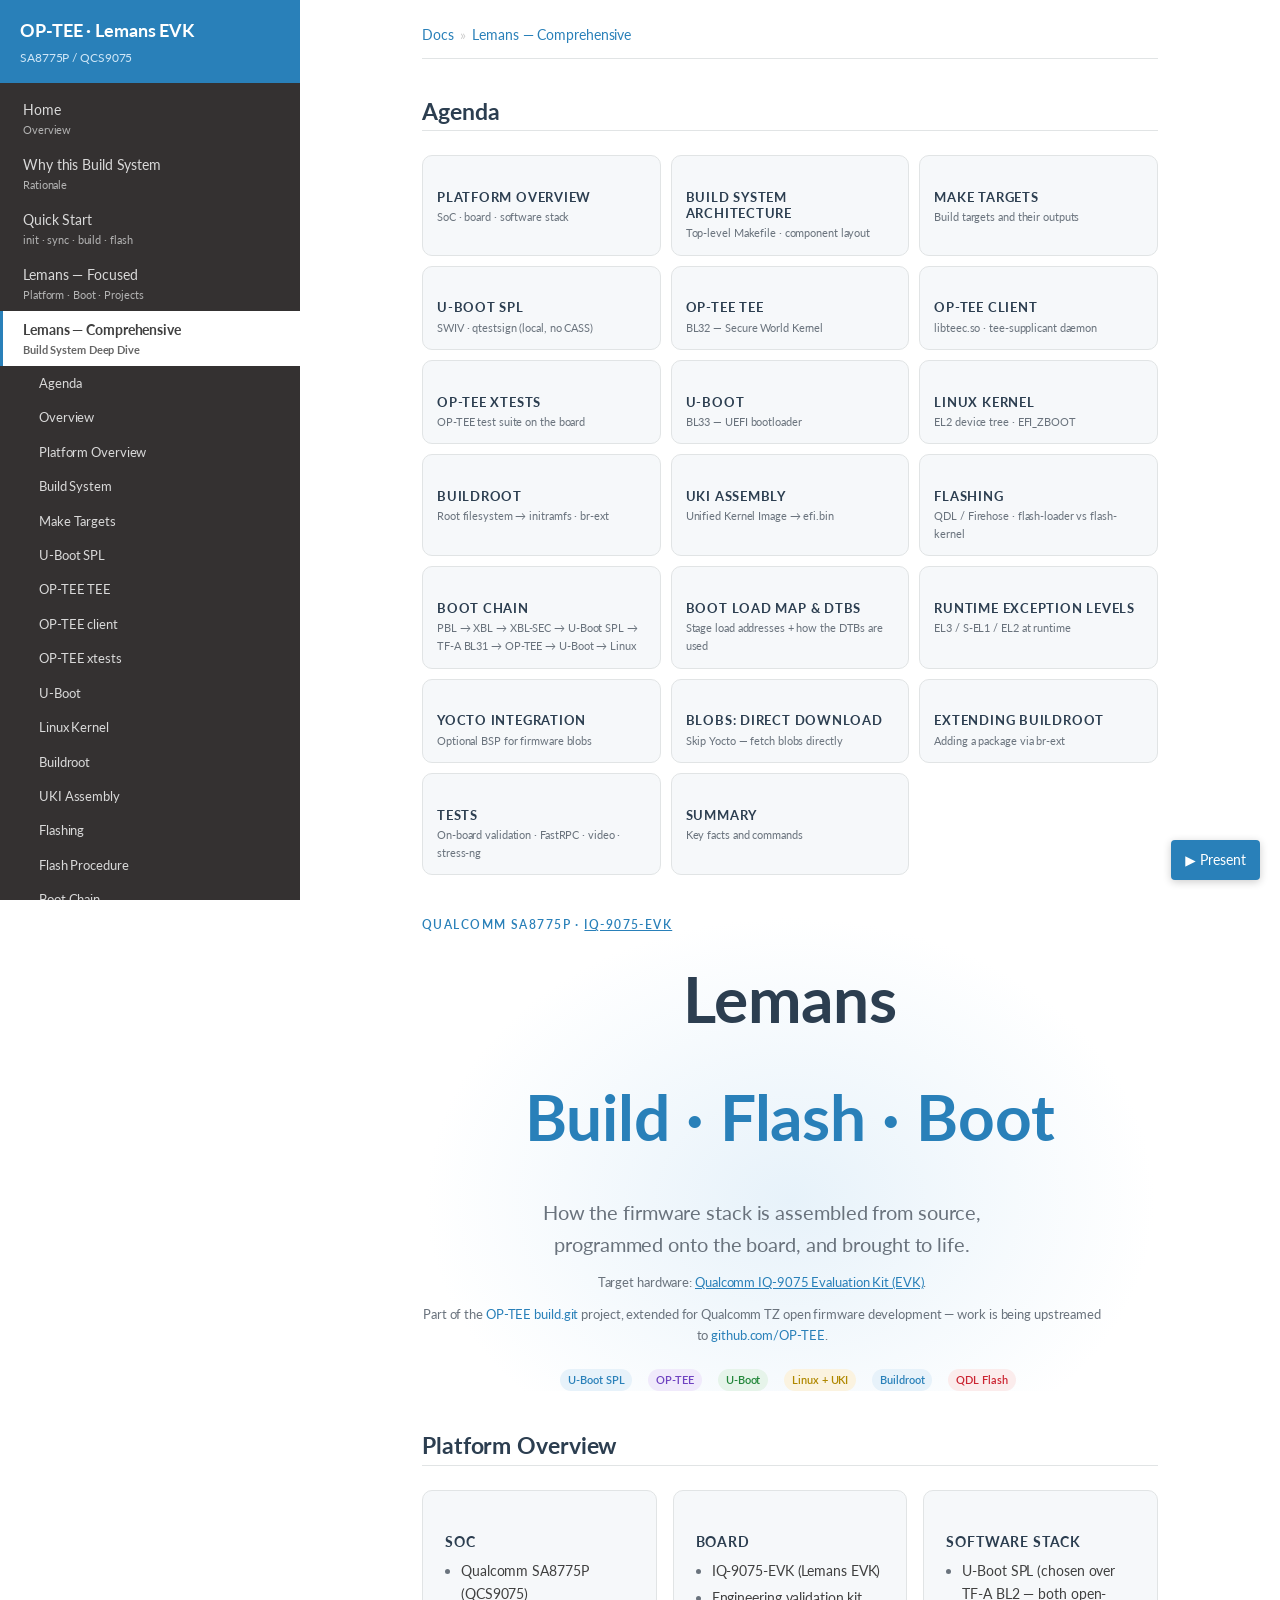
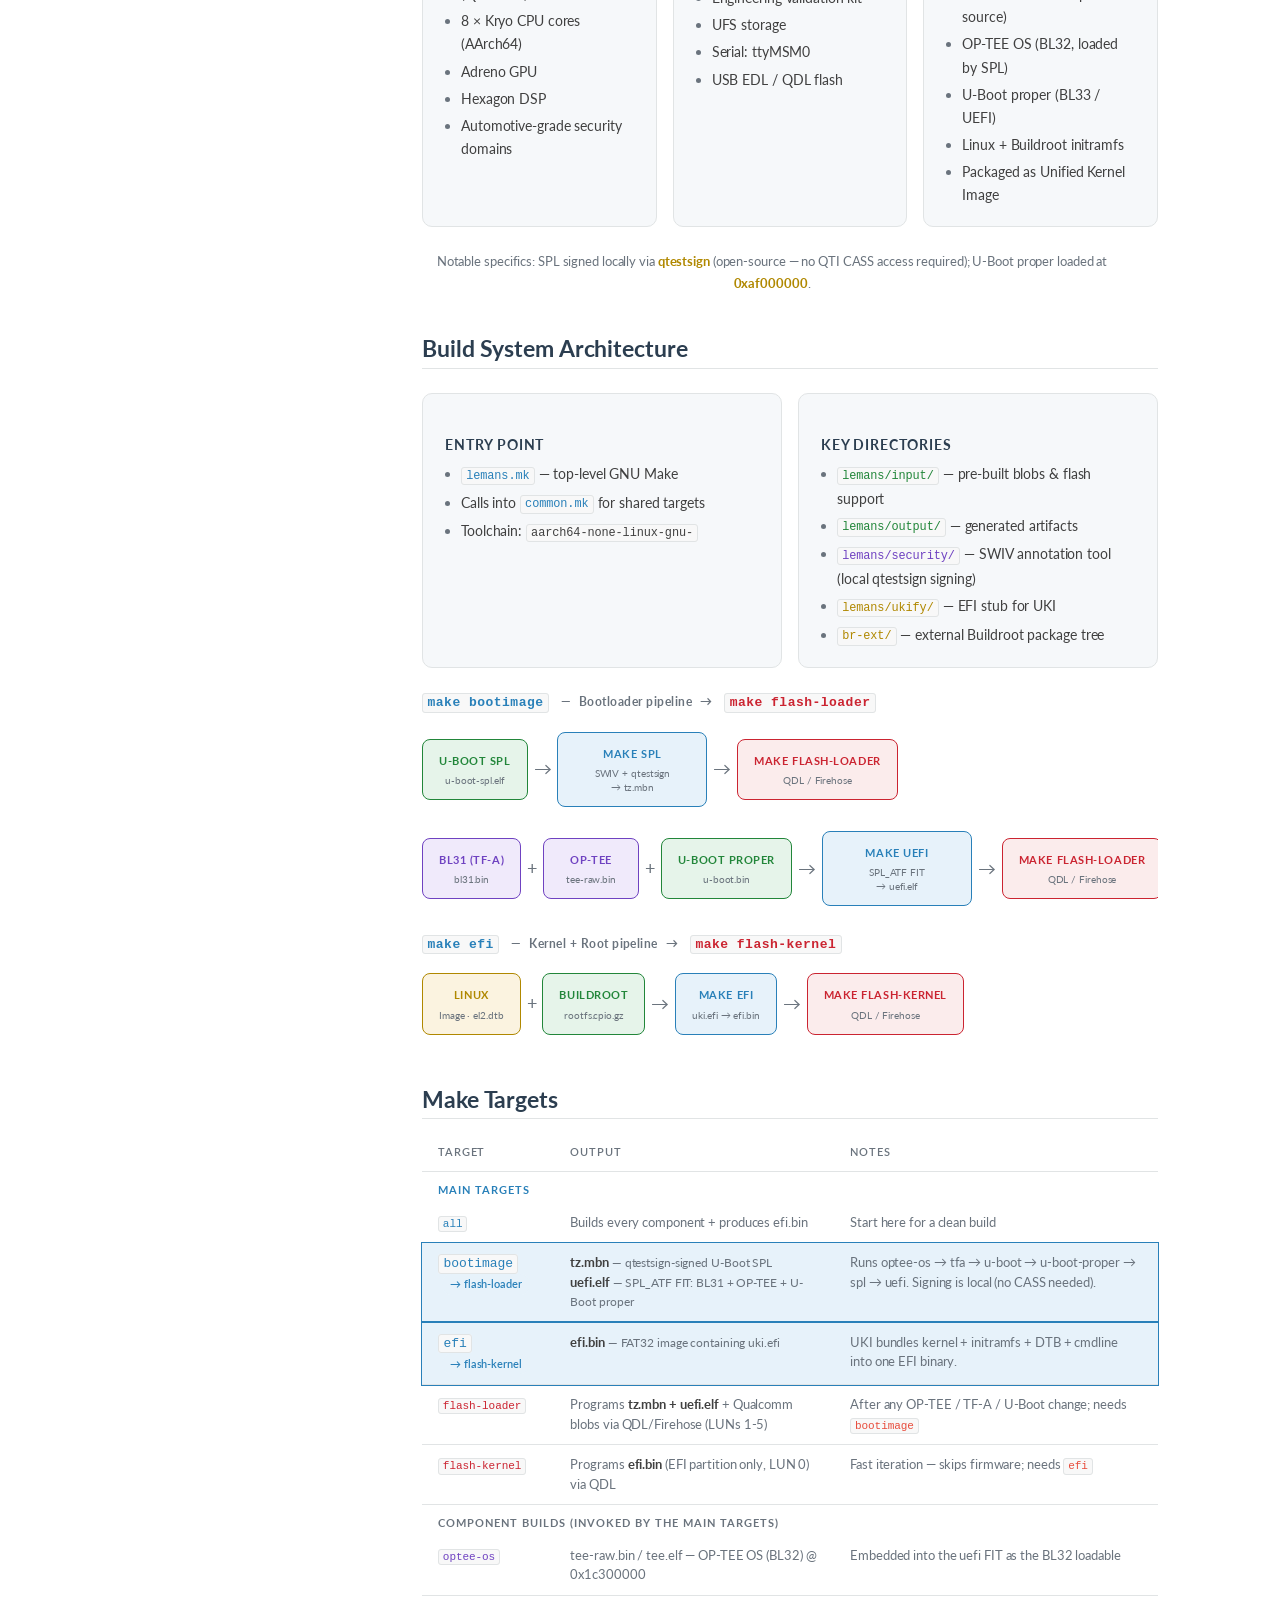
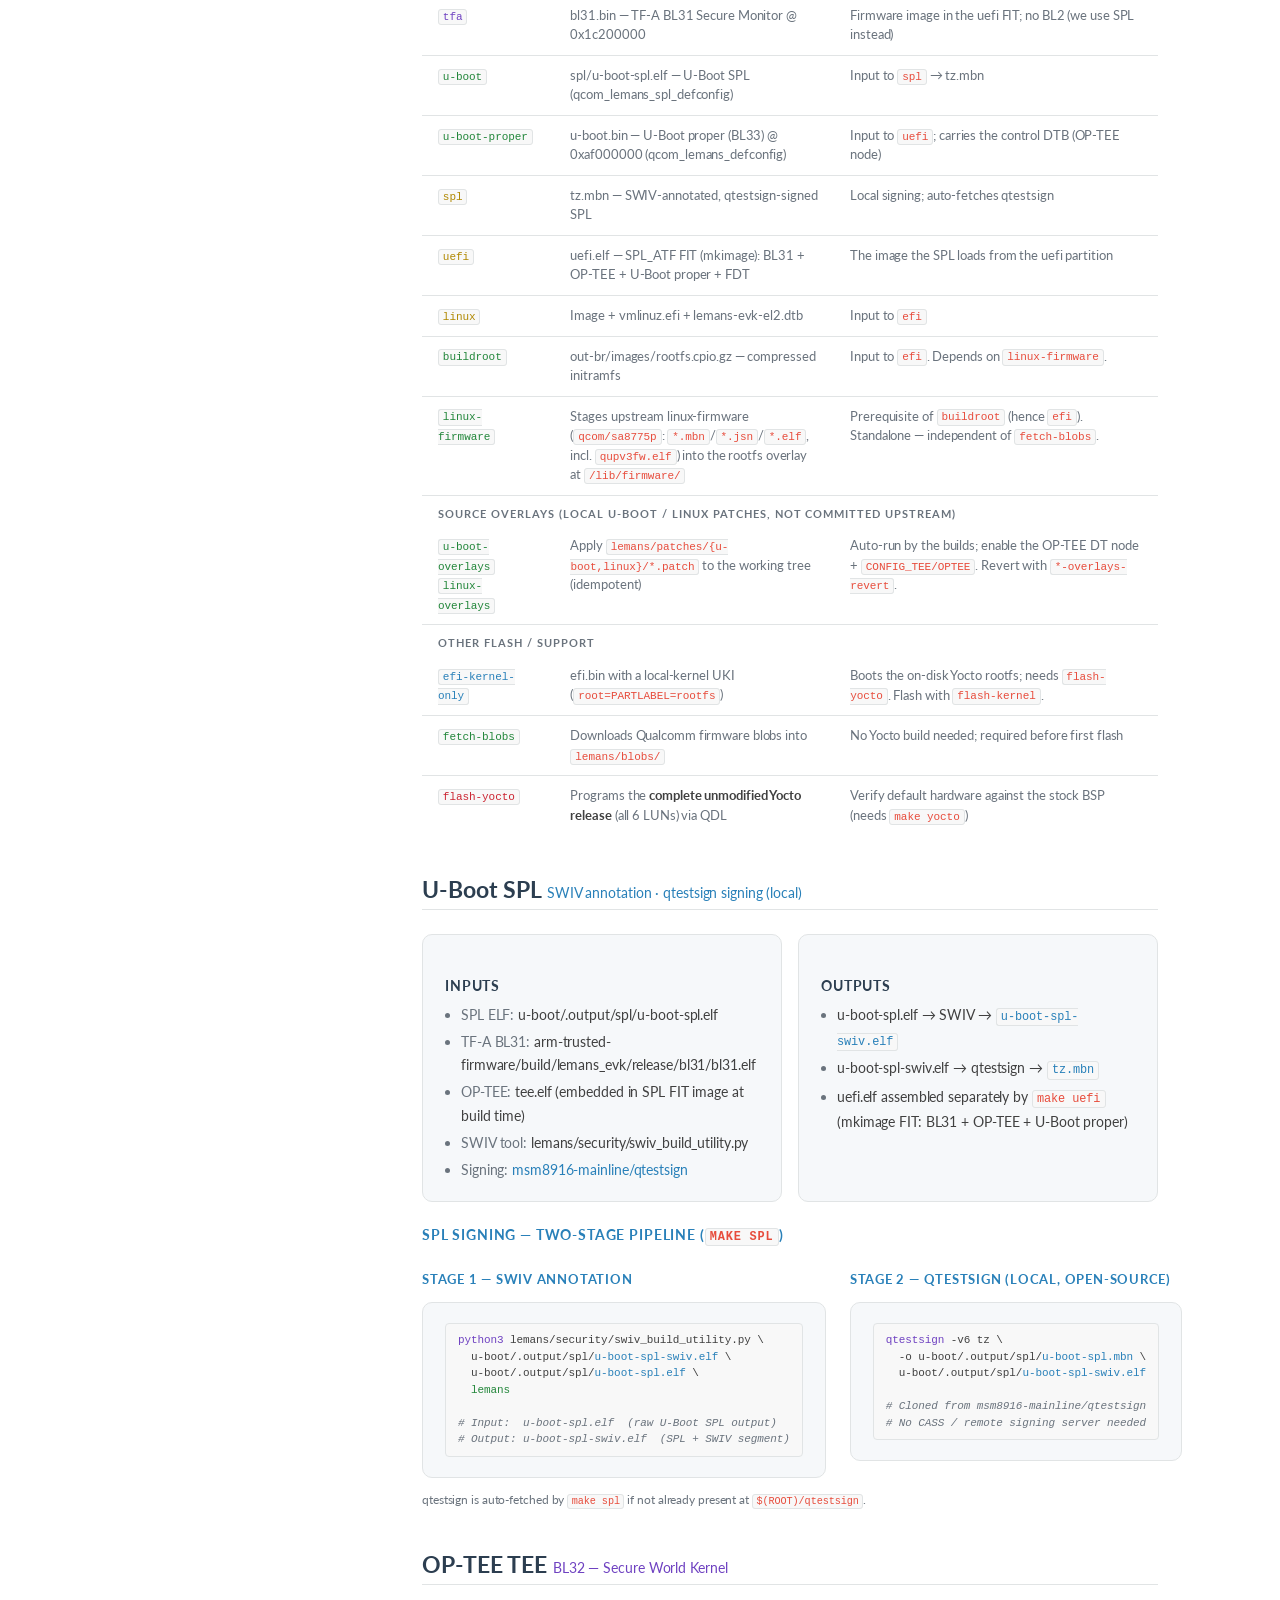
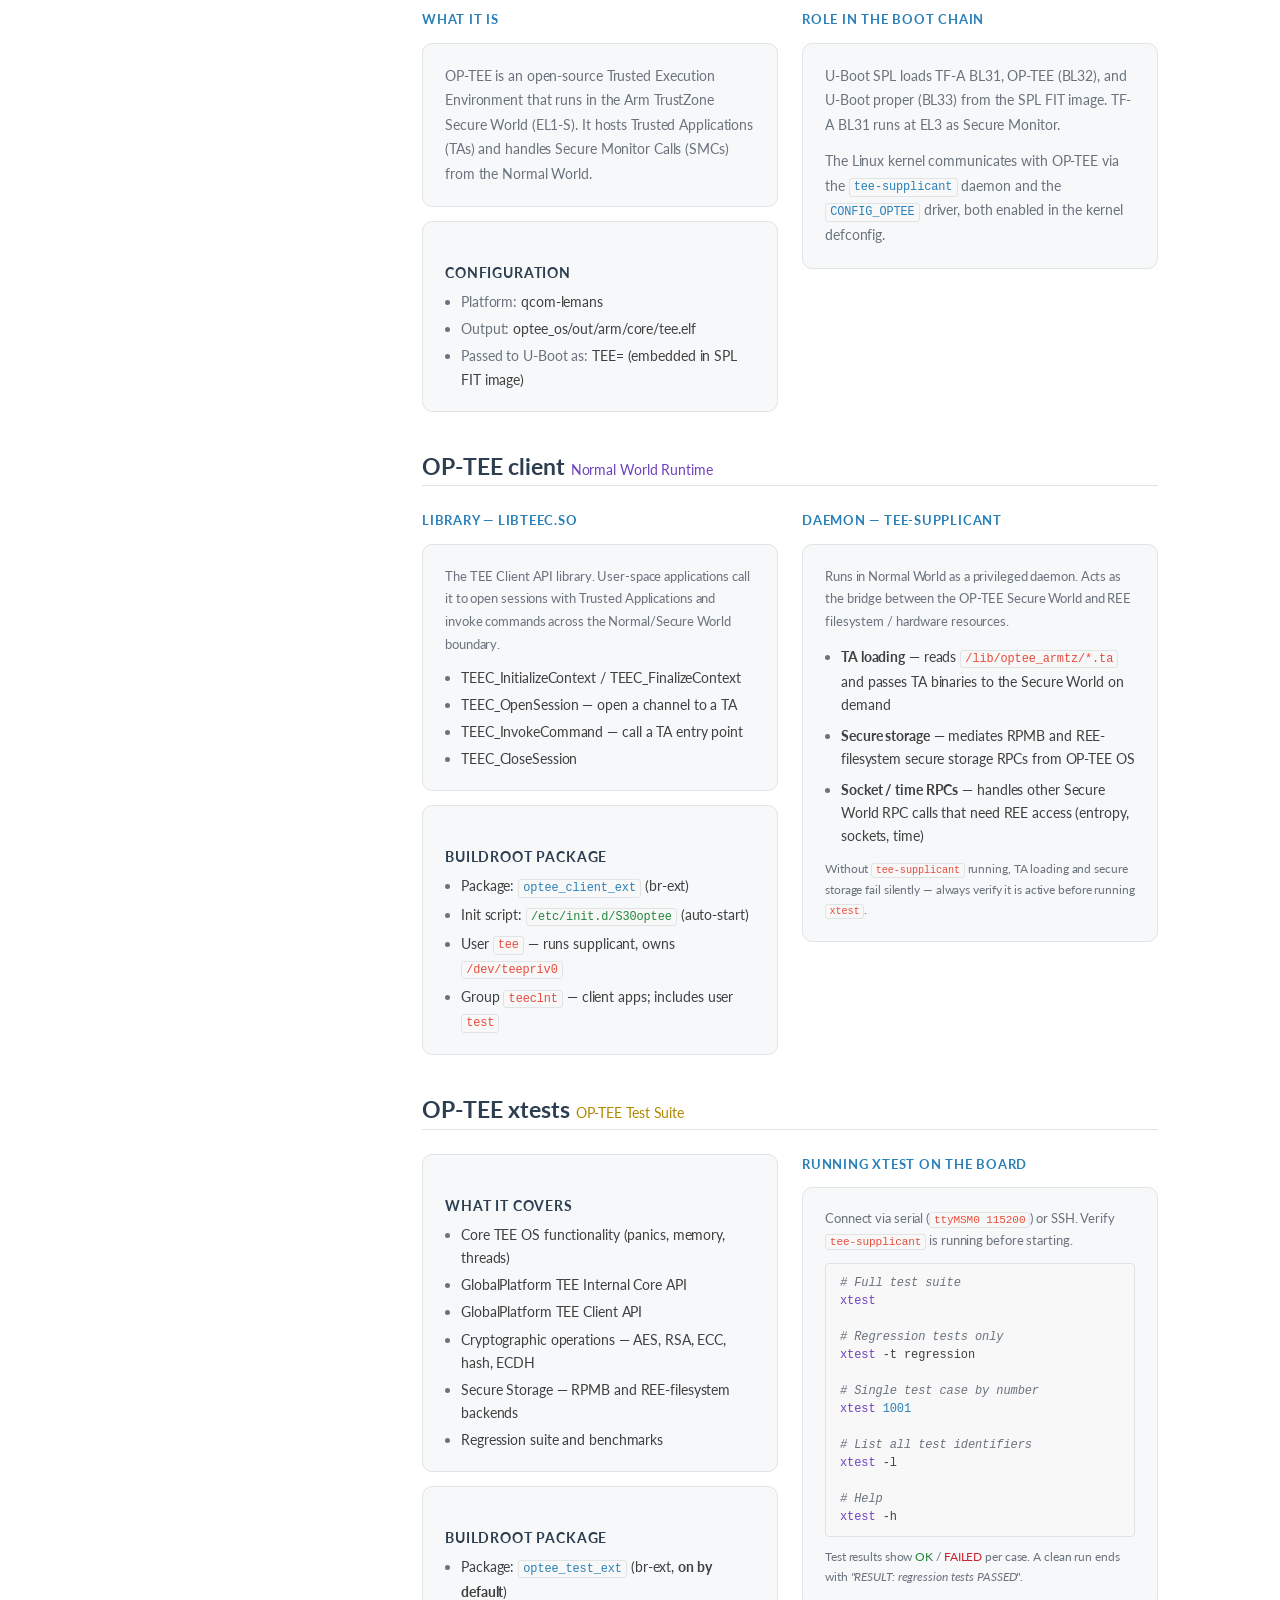
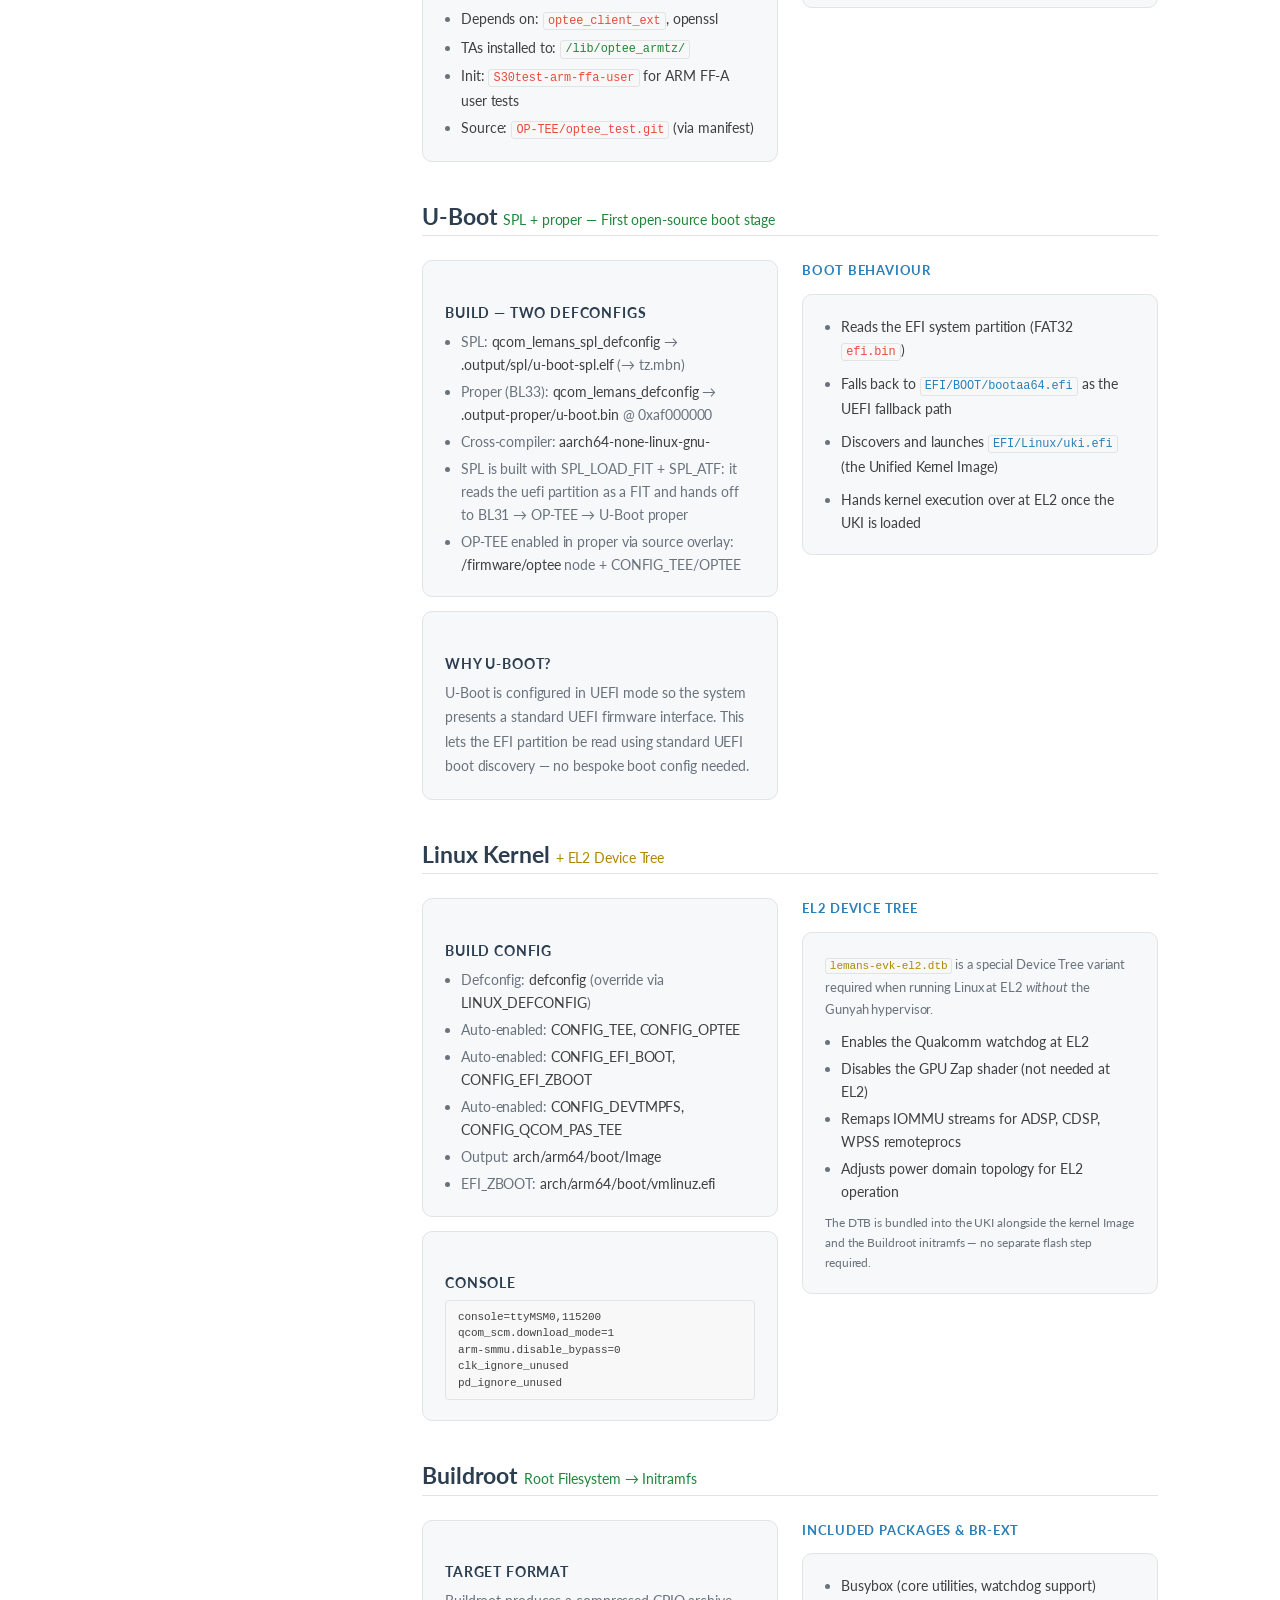
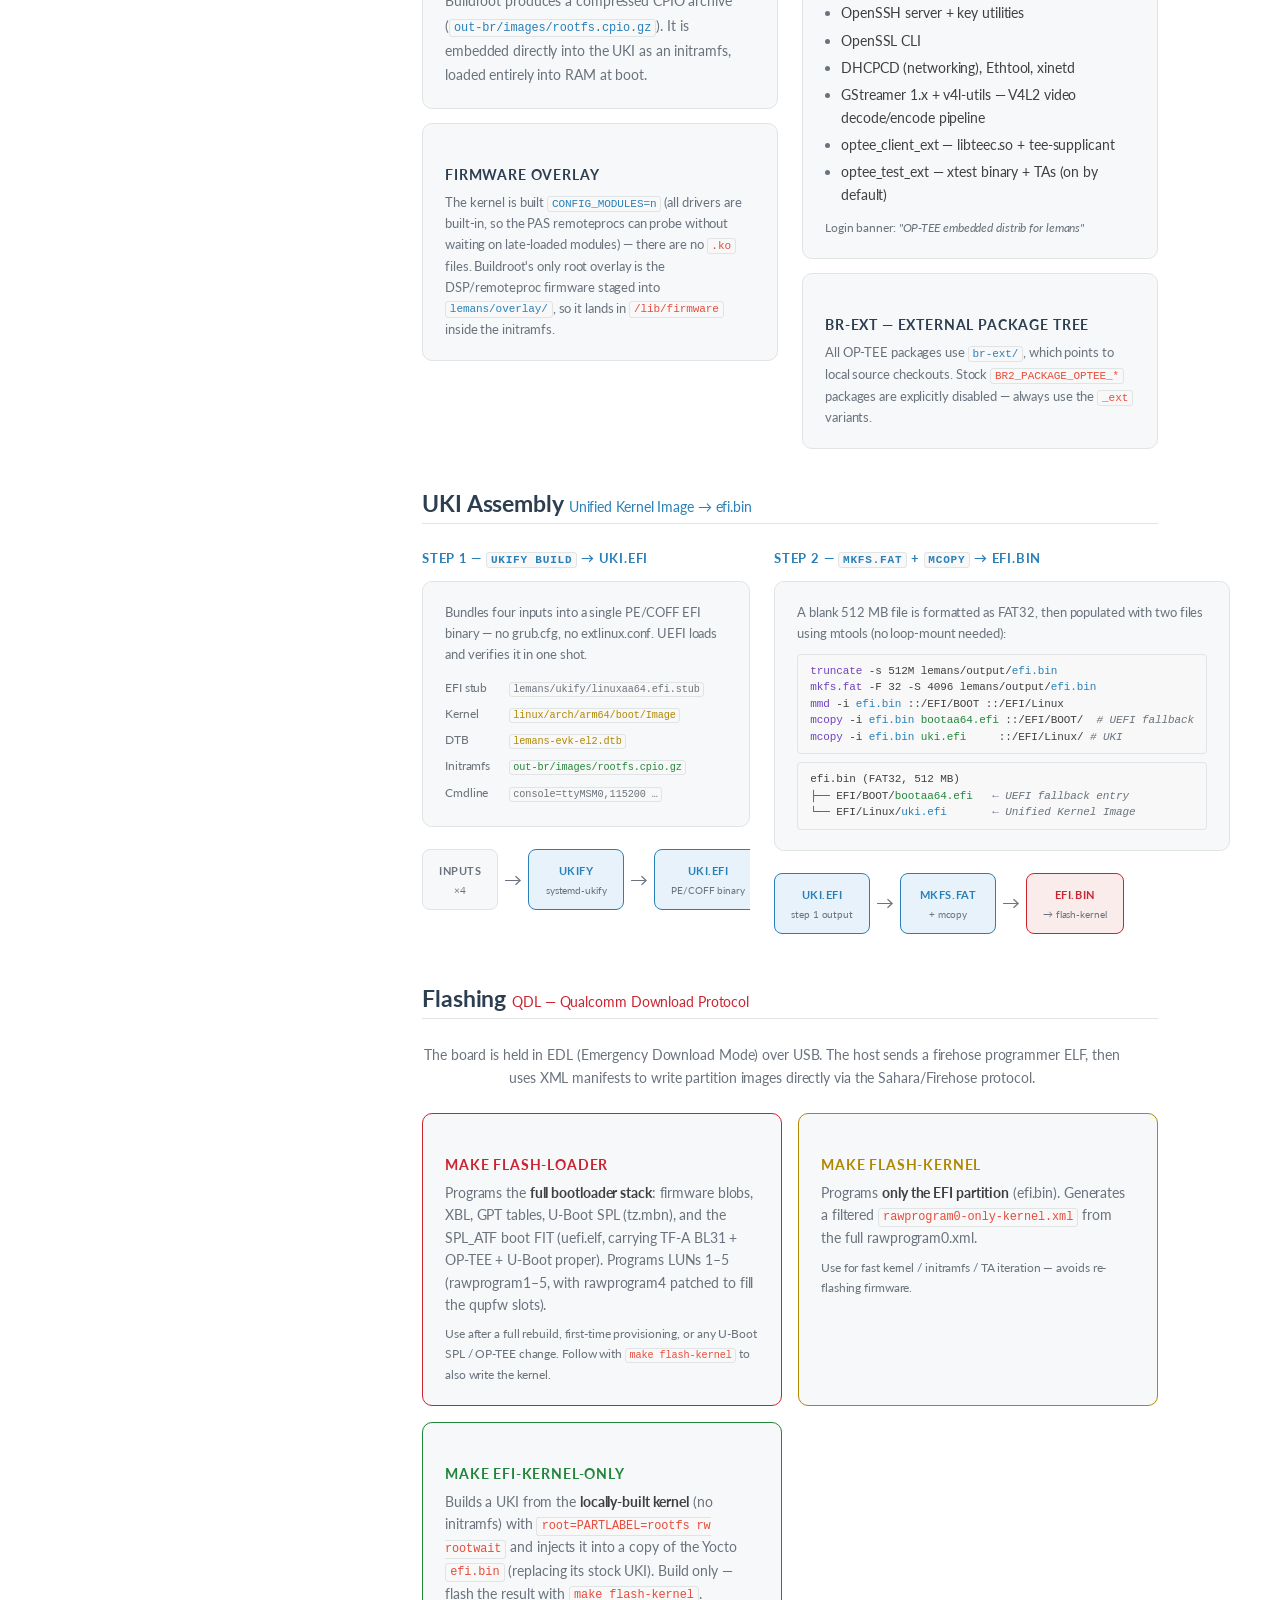
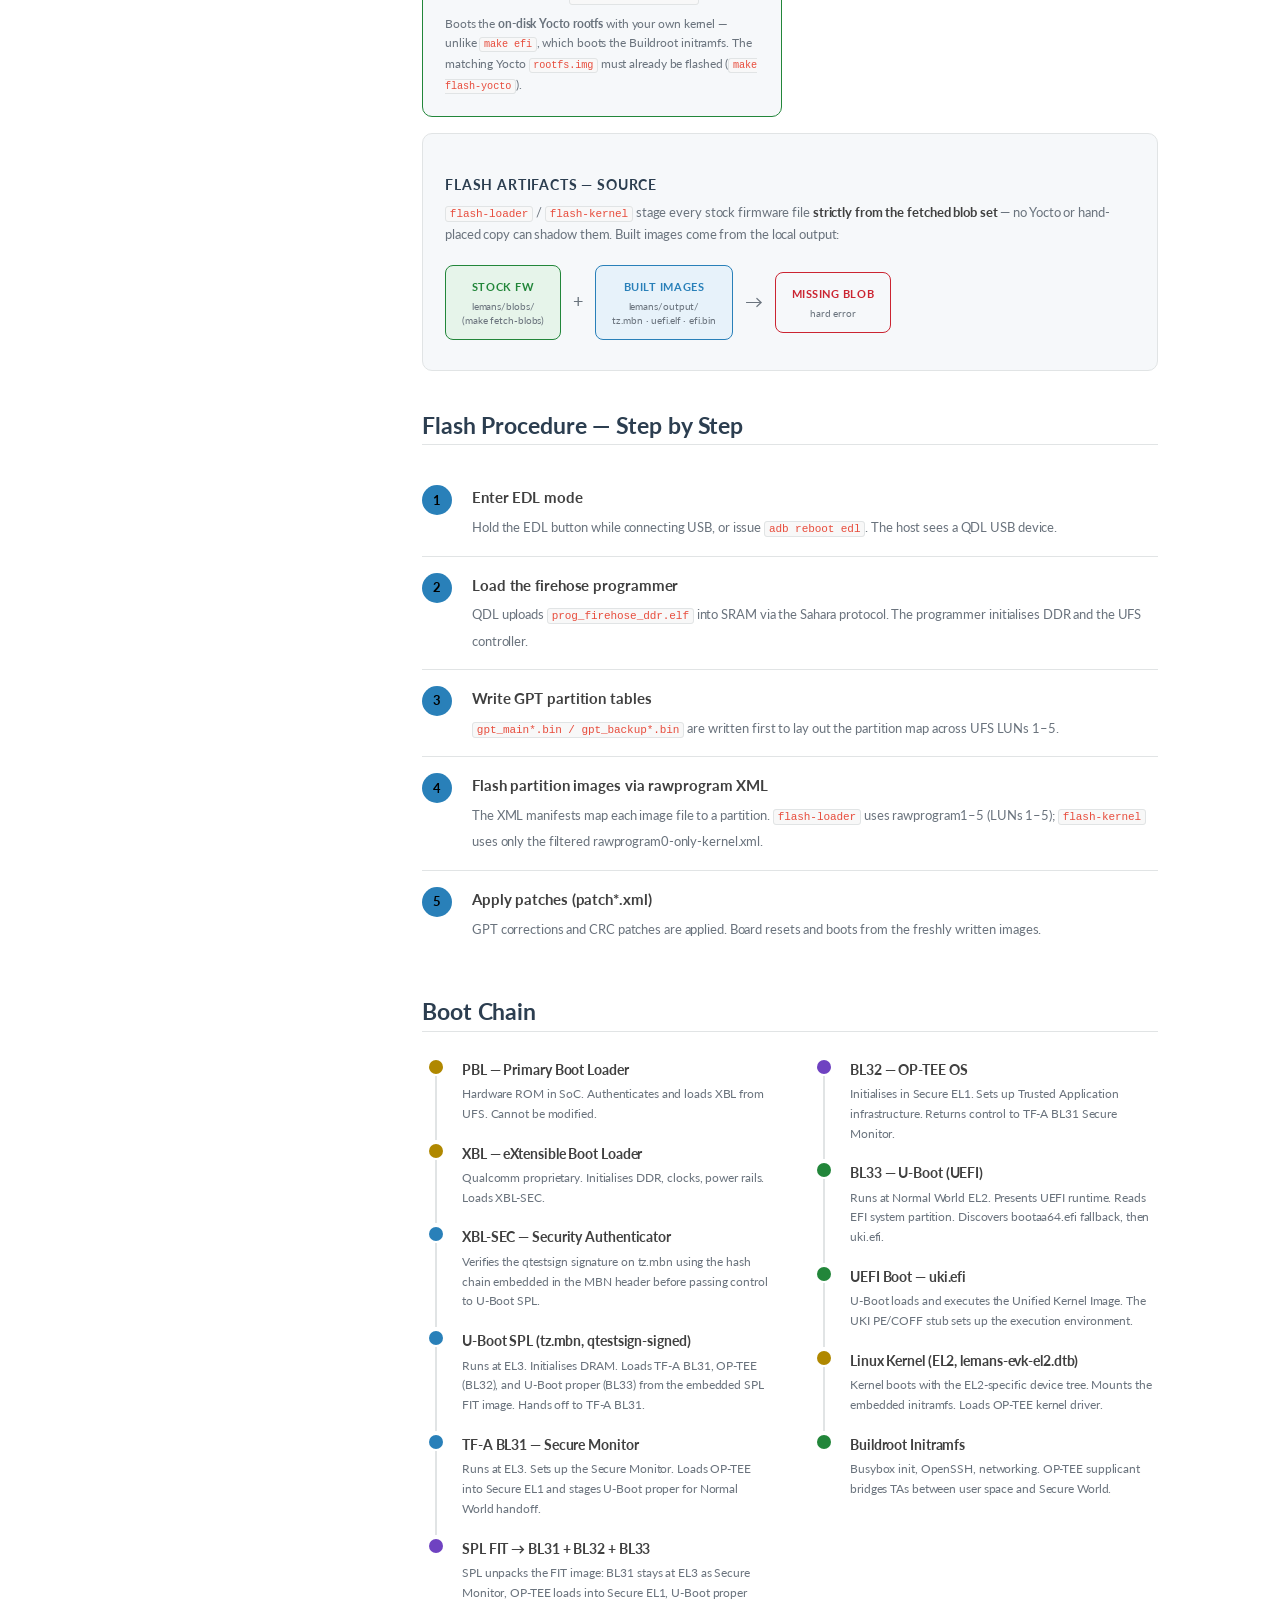
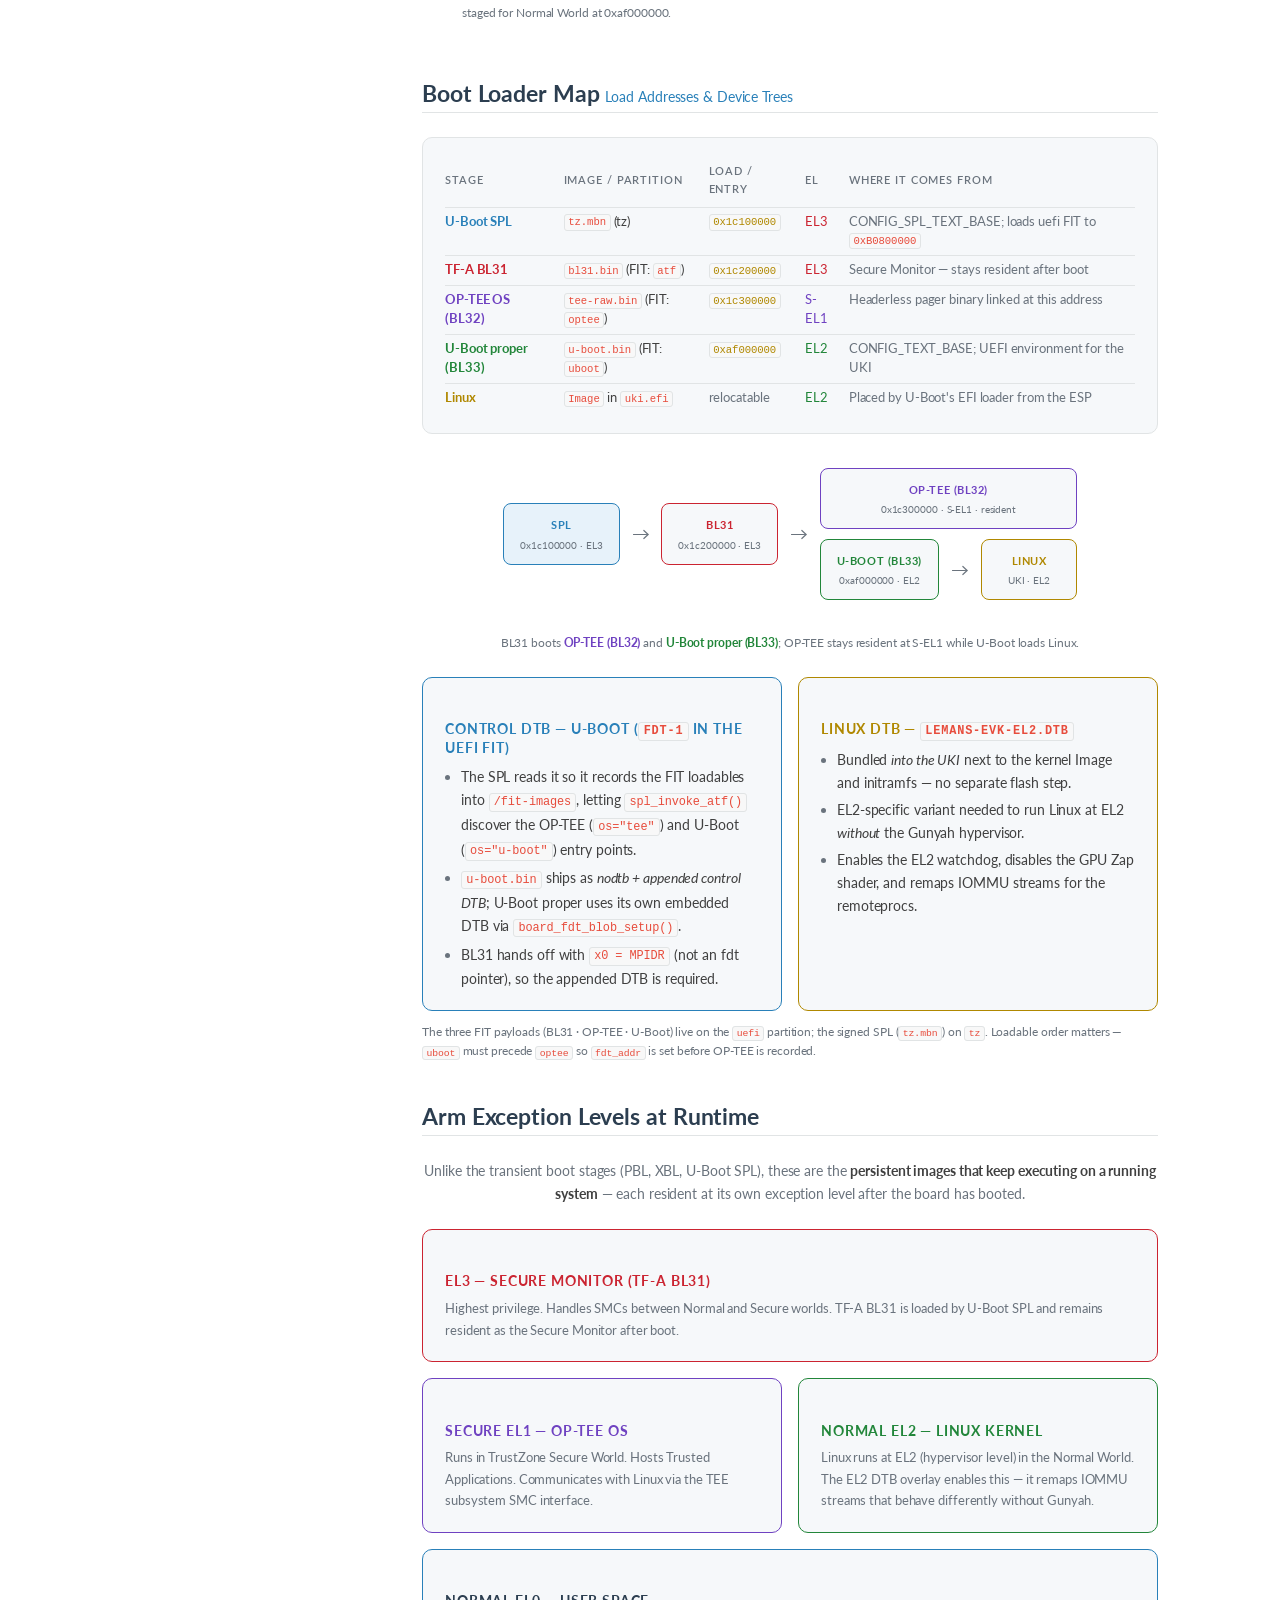
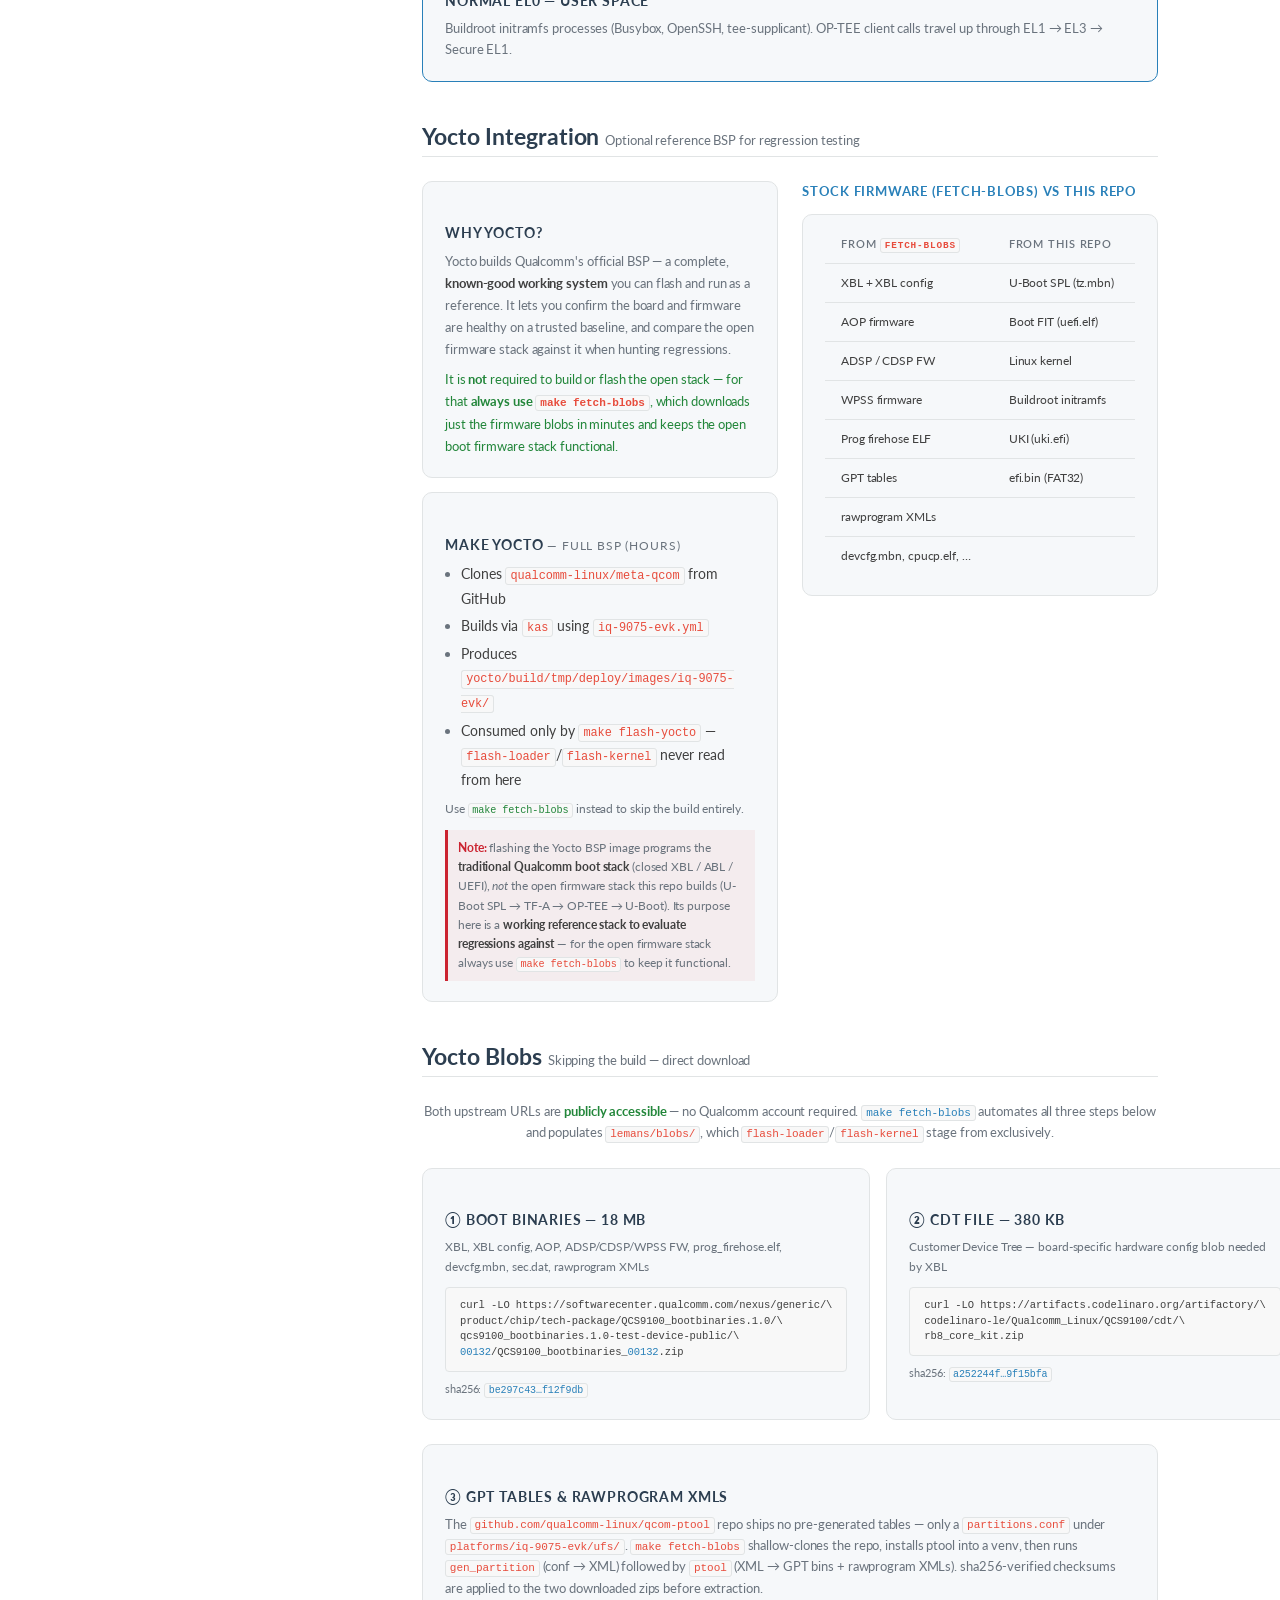
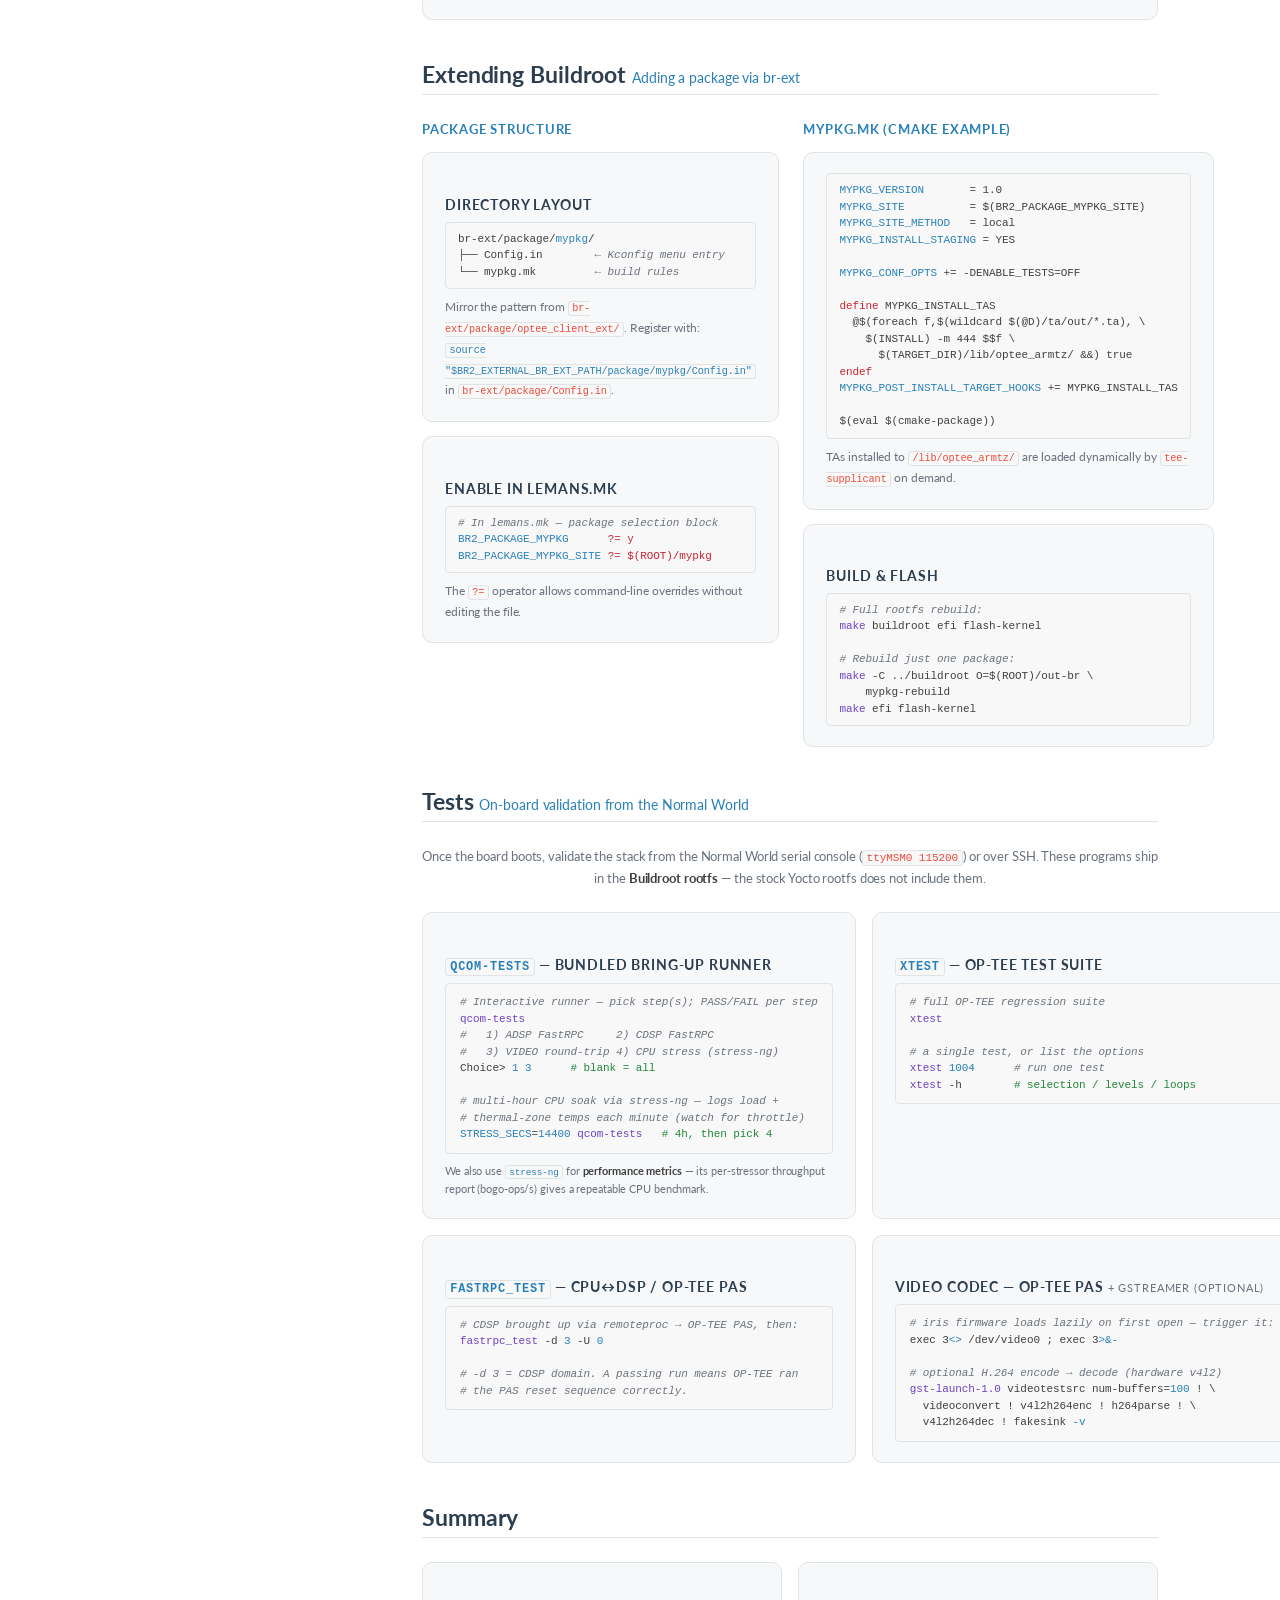
==== docs/lemans.html @ 42ae2832 "lemans: add build system for Qualcomm SA8775P Lemans EVK (QCS9075) Introduce lemans.mk, the top-leve" ====
<!DOCTYPE html>
<html lang="en">
<head>
<meta charset="UTF-8">
<meta name="viewport" content="width=device-width, initial-scale=1.0">
<title>Lemans — Build, Flash & Boot</title>
<link rel="preconnect" href="https://fonts.googleapis.com">
<link rel="preconnect" href="https://fonts.gstatic.com" crossorigin>
<link href="https://fonts.googleapis.com/css2?family=Inter:wght@400;500;600;700&family=JetBrains+Mono:wght@400;600&family=Lato:wght@400;700&display=swap" rel="stylesheet">
<style>
  *, *::before, *::after { box-sizing: border-box; margin: 0; padding: 0; }

  :root {
    --bg:       #ffffff;
    --slide-bg: #f6f8fa;
    --border:   #e1e4e5;
    --text:     #404040;
    --muted:    #6a737d;
    --accent:   #2980b9;
    --green:    #22863a;
    --yellow:   #b08800;
    --red:      #cb2431;
    --purple:   #6f42c1;
    --code-bg:  #f6f8fa;
  }

  html, body {
    height: 100%;
    background: var(--bg);
    color: var(--text);
    font-family: 'Inter', -apple-system, BlinkMacSystemFont, 'Segoe UI', system-ui, sans-serif;
    -webkit-font-smoothing: antialiased;
    -moz-osx-font-smoothing: grayscale;
    letter-spacing: -0.006em;
  }

  /* ── layout ── */
  #deck {
    position: relative;
    width: 100vw;
    height: 100vh;
    overflow: hidden;
  }

  section {
    position: absolute;
    inset: 0;
    display: flex;
    flex-direction: column;
    justify-content: center;
    align-items: center;
    padding: 60px 80px;
    opacity: 0;
    transform: translateX(60px);
    transition: opacity .35s ease, transform .35s ease;
    pointer-events: none;
  }
  section.active {
    opacity: 1;
    transform: translateX(0);
    pointer-events: all;
  }
  section.prev {
    opacity: 0;
    transform: translateX(-60px);
  }

  /* ── chrome ── */
  #progress {
    position: fixed;
    bottom: 0; left: 0;
    height: 3px;
    background: var(--accent);
    transition: width .35s ease;
    z-index: 99;
  }
  #counter {
    position: fixed;
    bottom: 16px; right: 24px;
    font-size: 12px;
    color: var(--muted);
    z-index: 99;
    font-variant-numeric: tabular-nums;
  }
  #nav {
    position: fixed;
    bottom: 12px; left: 50%;
    transform: translateX(-50%);
    display: flex; gap: 10px;
    z-index: 99;
  }
  #nav button {
    background: var(--slide-bg);
    border: 1px solid var(--border);
    color: var(--muted);
    padding: 5px 14px;
    border-radius: 6px;
    cursor: pointer;
    font-size: 13px;
    transition: background .2s, color .2s;
  }
  #nav button:hover { background: #e1e4e5; color: var(--text); }
  #nav button:disabled { opacity: .3; cursor: default; }

  /* ── type helpers ── */
  .eyebrow {
    font-size: 12px;
    font-weight: 600;
    letter-spacing: .12em;
    text-transform: uppercase;
    color: var(--accent);
    margin-bottom: 12px;
  }
  h1 {
    font-size: clamp(28px, 4vw, 52px);
    font-weight: 700;
    line-height: 1.15;
    text-align: center;
    color: var(--text);
  }
  h2 {
    font-size: clamp(20px, 2.8vw, 36px);
    font-weight: 700;
    margin-bottom: 28px;
    color: var(--text);
    align-self: flex-start;
  }
  h2 .accent { color: var(--accent); }
  .subtitle {
    font-size: clamp(14px, 1.8vw, 20px);
    color: var(--muted);
    text-align: center;
    margin-top: 16px;
    line-height: 1.6;
    max-width: 680px;
  }

  /* ── card grid ── */
  .card-grid {
    display: grid;
    gap: 16px;
    width: 100%;
    max-width: 1000px;
  }
  .card-grid.cols2 { grid-template-columns: 1fr 1fr; }
  .card-grid.cols3 { grid-template-columns: 1fr 1fr 1fr; }

  .card {
    background: var(--slide-bg);
    border: 1px solid var(--border);
    border-radius: 10px;
    padding: 20px 22px;
  }
  .card h3 {
    font-size: 14px;
    font-weight: 700;
    color: var(--accent);
    margin-bottom: 8px;
    text-transform: uppercase;
    letter-spacing: .06em;
  }
  .card p, .card li {
    font-size: 14px;
    color: var(--muted);
    line-height: 1.65;
  }
  .card ul { padding-left: 16px; }
  .card li + li { margin-top: 4px; }
  .card li span { color: var(--text); }

  /* ── step list ── */
  .steps { list-style: none; padding: 0; width: 100%; max-width: 820px; }
  .steps li {
    display: flex;
    gap: 20px;
    align-items: flex-start;
    padding: 16px 0;
    border-bottom: 1px solid var(--border);
  }
  .steps li:last-child { border-bottom: none; }
  .step-num {
    flex-shrink: 0;
    width: 30px; height: 30px;
    border-radius: 50%;
    background: var(--accent);
    color: #000;
    font-size: 13px;
    font-weight: 700;
    display: flex; align-items: center; justify-content: center;
  }
  .step-body { flex: 1; }
  .step-body strong { display: block; font-size: 15px; color: var(--text); margin-bottom: 3px; }
  .step-body span { font-size: 13px; color: var(--muted); line-height: 1.5; }

  /* ── chain diagram ── */
  .chain {
    display: flex;
    align-items: center;
    gap: 0;
    flex-wrap: nowrap;
    overflow-x: auto;
    max-width: 100%;
    padding: 10px 0;
  }
  .chain-box {
    flex-shrink: 0;
    background: var(--slide-bg);
    border: 1px solid var(--border);
    border-radius: 8px;
    padding: 12px 16px;
    text-align: center;
    min-width: 96px;
  }
  .chain-box .cb-label {
    font-size: 11px;
    font-weight: 700;
    letter-spacing: .05em;
    text-transform: uppercase;
    color: var(--accent);
    margin-bottom: 3px;
  }
  .chain-box .cb-sub {
    font-size: 10px;
    color: var(--muted);
    line-height: 1.4;
  }
  .chain-box.hl { border-color: var(--accent); background: #e7f2fa; }
  .chain-box.grn { border-color: var(--green); background: #e6f4ea; }
  .chain-box.grn .cb-label { color: var(--green); }
  .chain-box.yel { border-color: var(--yellow); background: #fbf3e0; }
  .chain-box.yel .cb-label { color: var(--yellow); }
  .chain-box.pur { border-color: var(--purple); background: #f0eafb; }
  .chain-box.pur .cb-label { color: var(--purple); }
  .arrow {
    flex-shrink: 0;
    font-size: 18px;
    color: var(--muted);
    padding: 0 6px;
  }

  /* ── code block ── */
  pre {
    background: var(--code-bg);
    border: 1px solid var(--border);
    border-radius: 8px;
    padding: 16px 20px;
    font-family: 'JetBrains Mono', 'SFMono-Regular', Consolas, 'Liberation Mono', monospace;
    font-size: 12.5px;
    line-height: 1.6;
    color: var(--text);
    overflow-x: auto;
    width: 100%;
    max-width: 900px;
  }
  pre .kw  { color: var(--red); }
  pre .str { color: var(--green); }
  pre .cmt { color: var(--muted); font-style: italic; }
  pre .val { color: var(--accent); }
  pre .fn  { color: var(--purple); }
  pre .grn { color: var(--green); }
  code { font-family: 'JetBrains Mono', 'SFMono-Regular', Consolas, 'Liberation Mono', monospace; font-size: 0.92em; }

  /* ── badge ── */
  .badge {
    display: inline-block;
    font-size: 11px;
    font-weight: 600;
    padding: 2px 8px;
    border-radius: 20px;
    margin-right: 4px;
  }
  .badge.blue   { background: #e7f2fa; color: var(--accent); }
  .badge.green  { background: #e6f4ea; color: var(--green); }
  .badge.yellow { background: #fbf3e0; color: var(--yellow); }
  .badge.red    { background: #fbecec; color: var(--red); }
  .badge.purple { background: #f0eafb; color: var(--purple); }

  /* ── two-col ── */
  .two-col {
    display: grid;
    grid-template-columns: 1fr 1fr;
    gap: 24px;
    width: 100%;
    max-width: 1000px;
  }
  .col-head {
    font-size: 13px;
    font-weight: 700;
    color: var(--accent);
    text-transform: uppercase;
    letter-spacing: .06em;
    margin-bottom: 12px;
  }

  /* ── pill list ── */
  .pill-list { display: flex; flex-wrap: wrap; gap: 10px; margin-top: 14px; }
  .pill {
    background: var(--slide-bg);
    border: 1px solid var(--border);
    border-radius: 20px;
    padding: 6px 14px;
    font-size: 13px;
    color: var(--text);
  }

  /* ── full-width chain vertical ── */
  .vchain { width: 100%; max-width: 700px; }
  .vchain-row {
    display: flex;
    align-items: stretch;
    gap: 12px;
    position: relative;
  }
  .vchain-left {
    display: flex;
    flex-direction: column;
    align-items: center;
    width: 28px;
    flex-shrink: 0;
  }
  .vchain-dot {
    width: 14px; height: 14px;
    border-radius: 50%;
    background: var(--accent);
    flex-shrink: 0;
    z-index: 1;
    margin-top: 4px;
  }
  .vchain-dot.grn { background: var(--green); }
  .vchain-dot.yel { background: var(--yellow); }
  .vchain-dot.pur { background: var(--purple); }
  .vchain-line {
    flex: 1;
    width: 2px;
    background: var(--border);
    margin: 2px auto 0;
  }
  .vchain-row:last-child .vchain-line { display: none; }
  .vchain-content {
    flex: 1;
    padding-bottom: 16px;
  }
  .vchain-content strong { font-size: 14px; color: var(--text); }
  .vchain-content small  { font-size: 12px; color: var(--muted); display: block; margin-top: 2px; }

  /* ── slide-specific ── */
  #s-title { background: radial-gradient(ellipse at 50% 60%, #e7f2fa 0%, var(--bg) 70%); }
  #s-title h1 { font-size: clamp(32px, 5vw, 64px); }

  .tagline {
    margin-top: 28px;
    display: flex;
    gap: 12px;
    flex-wrap: wrap;
    justify-content: center;
  }

  /* ── table ── */
  table {
    width: 100%;
    max-width: 900px;
    border-collapse: collapse;
    font-size: 13px;
  }
  th {
    text-align: left;
    color: var(--muted);
    font-size: 11px;
    font-weight: 600;
    text-transform: uppercase;
    letter-spacing: .08em;
    padding: 0 16px 10px;
    border-bottom: 1px solid var(--border);
  }
  td {
    padding: 10px 16px;
    border-bottom: 1px solid var(--border);
    vertical-align: top;
    color: var(--text);
    line-height: 1.5;
  }
  td.muted { color: var(--muted); }
  tr:last-child td { border-bottom: none; }

  /* Scroll-mode override: the original deck CSS keeps non-active sections at
     opacity:0/translateX (built for a fullscreen one-slide-at-a-time #deck
     fixed to 100vw/100vh with overflow hidden). In document flow we need
     every section visible and #deck to grow with its content. */
  body.rtd:not(.presenting) #deck { width: auto; height: auto; overflow: visible; }
  body.rtd:not(.presenting) #deck section { opacity: 1; transform: none; pointer-events: all; }
  /* Vertical rhythm between the flow blocks inside each section */
  body.rtd:not(.presenting) #deck section > * + * { margin-top: 1.5rem; }
</style>
<link rel="stylesheet" href="_rtd.css">
</head>
<body class="rtd" data-page="full" data-deck>
<main class="rtd-doc">
<div id="deck">
<!-- ─────────────────────────────────────────────────
     SLIDE 1 — AGENDA
───────────────────────────────────────────────── -->
<section id="s-agenda" class="active" data-sec data-sec-title="Agenda">
  <h2>Agenda</h2>
  <div class="card-grid cols3" style="max-width:1020px;gap:10px">

    <div class="card" onclick="goTo('s-platform')" style="cursor:pointer;padding:12px 14px">
      <h3 style="font-size:13px;margin-bottom:3px">Platform Overview</h3>
      <p style="font-size:11px;color:var(--muted)">SoC · board · software stack</p>
    </div>
    <div class="card" onclick="goTo('s-bsa')" style="cursor:pointer;padding:12px 14px">
      <h3 style="font-size:13px;margin-bottom:3px">Build System Architecture</h3>
      <p style="font-size:11px;color:var(--muted)">Top-level Makefile · component layout</p>
    </div>
    <div class="card" onclick="goTo('s-targets')" style="cursor:pointer;padding:12px 14px">
      <h3 style="font-size:13px;margin-bottom:3px">Make Targets</h3>
      <p style="font-size:11px;color:var(--muted)">Build targets and their outputs</p>
    </div>

    <div class="card" onclick="goTo('s-tfa')" style="cursor:pointer;padding:12px 14px">
      <h3 style="font-size:13px;margin-bottom:3px">U-Boot SPL</h3>
      <p style="font-size:11px;color:var(--muted)">SWIV · qtestsign (local, no CASS)</p>
    </div>
    <div class="card" onclick="goTo('s-optee')" style="cursor:pointer;padding:12px 14px">
      <h3 style="font-size:13px;margin-bottom:3px">OP-TEE TEE</h3>
      <p style="font-size:11px;color:var(--muted)">BL32 — Secure World Kernel</p>
    </div>
    <div class="card" onclick="goTo('s-optee-client')" style="cursor:pointer;padding:12px 14px">
      <h3 style="font-size:13px;margin-bottom:3px">OP-TEE client</h3>
      <p style="font-size:11px;color:var(--muted)">libteec.so · tee-supplicant daemon</p>
    </div>
    <div class="card" onclick="goTo('s-xtest')" style="cursor:pointer;padding:12px 14px">
      <h3 style="font-size:13px;margin-bottom:3px">OP-TEE xtests</h3>
      <p style="font-size:11px;color:var(--muted)">OP-TEE test suite on the board</p>
    </div>

    <div class="card" onclick="goTo('s-uboot')" style="cursor:pointer;padding:12px 14px">
      <h3 style="font-size:13px;margin-bottom:3px">U-Boot</h3>
      <p style="font-size:11px;color:var(--muted)">BL33 — UEFI bootloader</p>
    </div>
    <div class="card" onclick="goTo('s-linux')" style="cursor:pointer;padding:12px 14px">
      <h3 style="font-size:13px;margin-bottom:3px">Linux Kernel</h3>
      <p style="font-size:11px;color:var(--muted)">EL2 device tree · EFI_ZBOOT</p>
    </div>

    <div class="card" onclick="goTo('s-buildroot')" style="cursor:pointer;padding:12px 14px">
      <h3 style="font-size:13px;margin-bottom:3px">Buildroot</h3>
      <p style="font-size:11px;color:var(--muted)">Root filesystem → initramfs · br-ext</p>
    </div>
    <div class="card" onclick="goTo('s-uki')" style="cursor:pointer;padding:12px 14px">
      <h3 style="font-size:13px;margin-bottom:3px">UKI Assembly</h3>
      <p style="font-size:11px;color:var(--muted)">Unified Kernel Image → efi.bin</p>
    </div>
    <div class="card" onclick="goTo('s-flash')" style="cursor:pointer;padding:12px 14px">
      <h3 style="font-size:13px;margin-bottom:3px">Flashing</h3>
      <p style="font-size:11px;color:var(--muted)">QDL / Firehose · flash-loader vs flash-kernel</p>
    </div>

    <div class="card" onclick="goTo('s-boot')" style="cursor:pointer;padding:12px 14px">
      <h3 style="font-size:13px;margin-bottom:3px">Boot Chain</h3>
      <p style="font-size:11px;color:var(--muted)">PBL → XBL → XBL-SEC → U-Boot SPL → TF-A BL31 → OP-TEE → U-Boot → Linux</p>
    </div>
    <div class="card" onclick="goTo('s-bootmap')" style="cursor:pointer;padding:12px 14px">
      <h3 style="font-size:13px;margin-bottom:3px">Boot Load Map &amp; DTBs</h3>
      <p style="font-size:11px;color:var(--muted)">Stage load addresses + how the DTBs are used</p>
    </div>
    <div class="card" onclick="goTo('s-el')" style="cursor:pointer;padding:12px 14px">
      <h3 style="font-size:13px;margin-bottom:3px">Runtime Exception Levels</h3>
      <p style="font-size:11px;color:var(--muted)">EL3 / S-EL1 / EL2 at runtime</p>
    </div>
    <div class="card" onclick="goTo('s-yocto')" style="cursor:pointer;padding:12px 14px">
      <h3 style="font-size:13px;margin-bottom:3px">Yocto Integration</h3>
      <p style="font-size:11px;color:var(--muted)">Optional BSP for firmware blobs</p>
    </div>

    <div class="card" onclick="goTo('s-yocto-direct')" style="cursor:pointer;padding:12px 14px">
      <h3 style="font-size:13px;margin-bottom:3px">Blobs: Direct Download</h3>
      <p style="font-size:11px;color:var(--muted)">Skip Yocto — fetch blobs directly</p>
    </div>
    <div class="card" onclick="goTo('s-extend')" style="cursor:pointer;padding:12px 14px">
      <h3 style="font-size:13px;margin-bottom:3px">Extending Buildroot</h3>
      <p style="font-size:11px;color:var(--muted)">Adding a package via br-ext</p>
    </div>
    <div class="card" onclick="goTo('s-tests')" style="cursor:pointer;padding:12px 14px">
      <h3 style="font-size:13px;margin-bottom:3px">Tests</h3>
      <p style="font-size:11px;color:var(--muted)">On-board validation · FastRPC · video · stress-ng</p>
    </div>
    <div class="card" onclick="goTo('s-summary')" style="cursor:pointer;padding:12px 14px">
      <h3 style="font-size:13px;margin-bottom:3px">Summary</h3>
      <p style="font-size:11px;color:var(--muted)">Key facts and commands</p>
    </div>

  </div>
</section>

<!-- ─────────────────────────────────────────────────
     SLIDE 2 — TITLE
───────────────────────────────────────────────── -->
<section id="s-title" data-sec data-sec-title="Overview">
  <div class="eyebrow">Qualcomm SA8775P · <a href="https://www.qualcomm.com/developer/hardware/qualcomm-iq-9075-evaluation-kit-evk" target="_blank" rel="noopener" style="color:inherit;text-decoration:underline">IQ-9075-EVK</a></div>
  <h1>Lemans</h1>
  <h1 style="color:var(--accent)">Build · Flash · Boot</h1>
  <p class="subtitle">
    How the firmware stack is assembled from source,<br>
    programmed onto the board, and brought to life.
  </p>
  <p class="subtitle" style="font-size:0.8em;margin-top:12px;color:var(--muted)">
    Target hardware: <a href="https://www.qualcomm.com/developer/hardware/qualcomm-iq-9075-evaluation-kit-evk" target="_blank" rel="noopener" style="color:var(--accent);text-decoration:underline">Qualcomm IQ-9075 Evaluation Kit (EVK)</a>.
  </p>
  <p class="subtitle" style="font-size:0.8em;margin-top:12px;color:var(--muted)">
    Part of the <a href="https://github.com/OP-TEE/build" style="color:var(--accent)">OP-TEE build.git</a> project,
    extended for Qualcomm TZ open firmware development —
    work is being upstreamed to <a href="https://github.com/OP-TEE/" style="color:var(--accent)">github.com/OP-TEE</a>.
  </p>
  <div class="tagline">
    <span class="badge blue">U-Boot SPL</span>
    <span class="badge purple">OP-TEE</span>
    <span class="badge green">U-Boot</span>
    <span class="badge yellow">Linux + UKI</span>
    <span class="badge blue">Buildroot</span>
    <span class="badge red">QDL Flash</span>
  </div>
</section>

<!-- ─────────────────────────────────────────────────
     SLIDE 3 — PLATFORM OVERVIEW
───────────────────────────────────────────────── -->
<section id="s-platform" data-sec data-sec-title="Platform Overview">
  <h2>Platform Overview</h2>
  <div class="card-grid cols3" style="max-width:900px">
    <div class="card">
      <h3>SoC</h3>
      <ul>
        <li><span>Qualcomm SA8775P (QCS9075)</span></li>
        <li><span>8 × Kryo CPU cores (AArch64)</span></li>
        <li><span>Adreno GPU</span></li>
        <li><span>Hexagon DSP</span></li>
        <li><span>Automotive-grade security domains</span></li>
      </ul>
    </div>
    <div class="card">
      <h3>Board</h3>
      <ul>
        <li><span>IQ-9075-EVK (Lemans EVK)</span></li>
        <li><span>Engineering validation kit</span></li>
        <li><span>UFS storage</span></li>
        <li><span>Serial: ttyMSM0</span></li>
        <li><span>USB EDL / QDL flash</span></li>
      </ul>
    </div>
    <div class="card">
      <h3>Software Stack</h3>
      <ul>
        <li><span>U-Boot SPL (chosen over TF-A BL2 — both open-source)</span></li>
        <li><span>OP-TEE OS (BL32, loaded by SPL)</span></li>
        <li><span>U-Boot proper (BL33 / UEFI)</span></li>
        <li><span>Linux + Buildroot initramfs</span></li>
        <li><span>Packaged as Unified Kernel Image</span></li>
      </ul>
    </div>
  </div>
  <p style="margin-top:24px; font-size:13px; color:var(--muted); max-width:700px; text-align:center">
    Notable specifics: SPL signed locally via <strong style="color:var(--yellow)">qtestsign</strong>
    (open-source — no QTI CASS access required);
    U-Boot proper loaded at <strong style="color:var(--yellow)">0xaf000000</strong>.
  </p>
</section>

<!-- ─────────────────────────────────────────────────
     SLIDE 4 — BUILD SYSTEM ARCHITECTURE
───────────────────────────────────────────────── -->
<section id="s-bsa" data-sec data-sec-title="Build System">
  <h2>Build System Architecture</h2>
  <div class="card-grid cols2" style="max-width:900px; margin-bottom:20px">
    <div class="card">
      <h3>Entry Point</h3>
      <ul>
        <li><span><code style="color:var(--accent)">lemans.mk</code> — top-level GNU Make</span></li>
        <li><span>Calls into <code style="color:var(--accent)">common.mk</code> for shared targets</span></li>
        <li><span>Toolchain: <code style="color:var(--text)">aarch64-none-linux-gnu-</code></span></li>
      </ul>
    </div>
    <div class="card">
      <h3>Key Directories</h3>
      <ul>
        <li><span><code style="color:var(--green)">lemans/input/</code> — pre-built blobs &amp; flash support</span></li>
        <li><span><code style="color:var(--green)">lemans/output/</code> — generated artifacts</span></li>
        <li><span><code style="color:var(--purple)">lemans/security/</code> — SWIV annotation tool (local qtestsign signing)</span></li>
        <li><span><code style="color:var(--yellow)">lemans/ukify/</code> — EFI stub for UKI</span></li>
        <li><span><code style="color:var(--yellow)">br-ext/</code> — external Buildroot package tree</span></li>
      </ul>
    </div>
  </div>
  <div style="width:100%; max-width:900px">

    <div style="font-size:12px;color:var(--muted);font-weight:700;letter-spacing:.04em;margin-bottom:8px">
      <code style="color:var(--accent);font-size:13px">make bootimage</code>
      <span style="margin:0 8px">—</span>Bootloader pipeline<span style="margin:0 8px">→</span>
      <code style="color:var(--red);font-size:13px">make flash-loader</code>
    </div>
    <div class="chain" style="margin-bottom:4px">
      <div class="chain-box grn"><div class="cb-label">U-Boot SPL</div><div class="cb-sub">u-boot-spl.elf</div></div>
      <div class="arrow">→</div>
      <div class="chain-box hl" style="min-width:150px"><div class="cb-label">make spl</div><div class="cb-sub">SWIV + qtestsign<br>→ tz.mbn</div></div>
      <div class="arrow">→</div>
      <div class="chain-box" style="border-color:var(--red);background:#fbecec;min-width:130px">
        <div class="cb-label" style="color:var(--red)">make flash-loader</div>
        <div class="cb-sub">QDL / Firehose</div>
      </div>
    </div>
    <div class="chain" style="margin-bottom:4px">
      <div class="chain-box pur"><div class="cb-label">BL31 (TF-A)</div><div class="cb-sub">bl31.bin</div></div>
      <div class="arrow">+</div>
      <div class="chain-box pur"><div class="cb-label">OP-TEE</div><div class="cb-sub">tee-raw.bin</div></div>
      <div class="arrow">+</div>
      <div class="chain-box grn"><div class="cb-label">U-Boot proper</div><div class="cb-sub">u-boot.bin</div></div>
      <div class="arrow">→</div>
      <div class="chain-box hl" style="min-width:150px"><div class="cb-label">make uefi</div><div class="cb-sub">SPL_ATF FIT<br>→ uefi.elf</div></div>
      <div class="arrow">→</div>
      <div class="chain-box" style="border-color:var(--red);background:#fbecec;min-width:130px">
        <div class="cb-label" style="color:var(--red)">make flash-loader</div>
        <div class="cb-sub">QDL / Firehose</div>
      </div>
    </div>

    <div style="font-size:12px;color:var(--muted);font-weight:700;letter-spacing:.04em;margin-top:18px;margin-bottom:8px">
      <code style="color:var(--accent);font-size:13px">make efi</code>
      <span style="margin:0 8px">—</span>Kernel + Root pipeline<span style="margin:0 8px">→</span>
      <code style="color:var(--red);font-size:13px">make flash-kernel</code>
    </div>
    <div class="chain">
      <div class="chain-box yel"><div class="cb-label">Linux</div><div class="cb-sub">Image · el2.dtb</div></div>
      <div class="arrow">+</div>
      <div class="chain-box grn"><div class="cb-label">Buildroot</div><div class="cb-sub">rootfs.cpio.gz</div></div>
      <div class="arrow">→</div>
      <div class="chain-box hl"><div class="cb-label">make efi</div><div class="cb-sub">uki.efi → efi.bin</div></div>
      <div class="arrow">→</div>
      <div class="chain-box" style="border-color:var(--red);background:#fbecec;min-width:130px">
        <div class="cb-label" style="color:var(--red)">make flash-kernel</div>
        <div class="cb-sub">QDL / Firehose</div>
      </div>
    </div>

  </div>
</section>

<!-- ─────────────────────────────────────────────────
     SLIDE 5 — BUILD TARGETS TABLE
───────────────────────────────────────────────── -->
<section id="s-targets" data-sec data-sec-title="Make Targets">
  <h2>Make Targets</h2>
  <table style="max-width:960px">
    <thead>
      <tr>
        <th style="width:18%">Target</th>
        <th style="width:38%">Output</th>
        <th>Notes</th>
      </tr>
    </thead>
    <tbody>

      <tr>
        <td colspan="3" style="background:var(--bg);color:var(--accent);font-size:11px;font-weight:700;
            text-transform:uppercase;letter-spacing:.09em;padding:10px 16px 4px;border-bottom:none">
          Main Targets
        </td>
      </tr>
      <tr>
        <td><code style="color:var(--accent)">all</code></td>
        <td class="muted">Builds every component + produces efi.bin</td>
        <td class="muted">Start here for a clean build</td>
      </tr>
      <tr style="background:#e7f2fa;outline:1px solid var(--accent)">
        <td>
          <code style="color:var(--accent);font-size:13px">bootimage</code>
          <span class="badge blue" style="margin-left:4px;vertical-align:middle">→ flash-loader</span>
        </td>
        <td>
          <strong style="color:var(--text)">tz.mbn</strong>
          <span style="color:var(--muted);font-size:12px"> — qtestsign-signed U-Boot SPL</span><br>
          <strong style="color:var(--text)">uefi.elf</strong>
          <span style="color:var(--muted);font-size:12px"> — SPL_ATF FIT: BL31 + OP-TEE + U-Boot proper</span>
        </td>
        <td class="muted">Runs optee-os → tfa → u-boot → u-boot-proper → spl → uefi. Signing is local (no CASS needed).</td>
      </tr>
      <tr style="background:#e7f2fa;outline:1px solid var(--accent)">
        <td>
          <code style="color:var(--accent);font-size:13px">efi</code>
          <span class="badge blue" style="margin-left:4px;vertical-align:middle">→ flash-kernel</span>
        </td>
        <td>
          <strong style="color:var(--text)">efi.bin</strong>
          <span style="color:var(--muted);font-size:12px"> — FAT32 image containing uki.efi</span>
        </td>
        <td class="muted">UKI bundles kernel + initramfs + DTB + cmdline into one EFI binary.</td>
      </tr>
      <tr>
        <td><code style="color:var(--red)">flash-loader</code></td>
        <td class="muted">Programs <strong style="color:var(--text)">tz.mbn + uefi.elf</strong> + Qualcomm blobs via QDL/Firehose (LUNs 1-5)</td>
        <td class="muted">After any OP-TEE / TF-A / U-Boot change; needs <code>bootimage</code></td>
      </tr>
      <tr>
        <td><code style="color:var(--red)">flash-kernel</code></td>
        <td class="muted">Programs <strong style="color:var(--text)">efi.bin</strong> (EFI partition only, LUN 0) via QDL</td>
        <td class="muted">Fast iteration — skips firmware; needs <code>efi</code></td>
      </tr>

      <tr>
        <td colspan="3" style="background:var(--bg);color:var(--muted);font-size:11px;font-weight:700;
            text-transform:uppercase;letter-spacing:.09em;padding:10px 16px 4px;border-bottom:none">
          Component Builds  (invoked by the main targets)
        </td>
      </tr>
      <tr>
        <td><code style="color:var(--purple)">optee-os</code></td>
        <td class="muted">tee-raw.bin / tee.elf — OP-TEE OS (BL32) @ 0x1c300000</td>
        <td class="muted">Embedded into the uefi FIT as the BL32 loadable</td>
      </tr>
      <tr>
        <td><code style="color:var(--purple)">tfa</code></td>
        <td class="muted">bl31.bin — TF-A BL31 Secure Monitor @ 0x1c200000</td>
        <td class="muted">Firmware image in the uefi FIT; no BL2 (we use SPL instead)</td>
      </tr>
      <tr>
        <td><code style="color:var(--green)">u-boot</code></td>
        <td class="muted">spl/u-boot-spl.elf — U-Boot SPL (qcom_lemans_spl_defconfig)</td>
        <td class="muted">Input to <code>spl</code> → tz.mbn</td>
      </tr>
      <tr>
        <td><code style="color:var(--green)">u-boot-proper</code></td>
        <td class="muted">u-boot.bin — U-Boot proper (BL33) @ 0xaf000000 (qcom_lemans_defconfig)</td>
        <td class="muted">Input to <code>uefi</code>; carries the control DTB (OP-TEE node)</td>
      </tr>
      <tr>
        <td><code style="color:var(--yellow)">spl</code></td>
        <td class="muted">tz.mbn — SWIV-annotated, qtestsign-signed SPL</td>
        <td class="muted">Local signing; auto-fetches qtestsign</td>
      </tr>
      <tr>
        <td><code style="color:var(--yellow)">uefi</code></td>
        <td class="muted">uefi.elf — SPL_ATF FIT (mkimage): BL31 + OP-TEE + U-Boot proper + FDT</td>
        <td class="muted">The image the SPL loads from the uefi partition</td>
      </tr>
      <tr>
        <td><code style="color:var(--yellow)">linux</code></td>
        <td class="muted">Image + vmlinuz.efi + lemans-evk-el2.dtb</td>
        <td class="muted">Input to <code>efi</code></td>
      </tr>
      <tr>
        <td><code style="color:var(--green)">buildroot</code></td>
        <td class="muted">out-br/images/rootfs.cpio.gz — compressed initramfs</td>
        <td class="muted">Input to <code>efi</code>. Depends on <code>linux-firmware</code>.</td>
      </tr>
      <tr>
        <td><code style="color:var(--green)">linux-firmware</code></td>
        <td class="muted">Stages upstream linux-firmware (<code>qcom/sa8775p</code>: <code>*.mbn</code>/<code>*.jsn</code>/<code>*.elf</code>, incl. <code>qupv3fw.elf</code>) into the rootfs overlay at <code>/lib/firmware/</code></td>
        <td class="muted">Prerequisite of <code>buildroot</code> (hence <code>efi</code>). Standalone — independent of <code>fetch-blobs</code>.</td>
      </tr>

      <tr>
        <td colspan="3" style="background:var(--bg);color:var(--muted);font-size:11px;font-weight:700;
            text-transform:uppercase;letter-spacing:.09em;padding:10px 16px 4px;border-bottom:none">
          Source Overlays  (local u-boot / linux patches, not committed upstream)
        </td>
      </tr>
      <tr>
        <td><code style="color:var(--green)">u-boot-overlays</code><br><code style="color:var(--green)">linux-overlays</code></td>
        <td class="muted">Apply <code>lemans/patches/{u-boot,linux}/*.patch</code> to the working tree (idempotent)</td>
        <td class="muted">Auto-run by the builds; enable the OP-TEE DT node + <code>CONFIG_TEE/OPTEE</code>. Revert with <code>*-overlays-revert</code>.</td>
      </tr>

      <tr>
        <td colspan="3" style="background:var(--bg);color:var(--muted);font-size:11px;font-weight:700;
            text-transform:uppercase;letter-spacing:.09em;padding:10px 16px 4px;border-bottom:none">
          Other Flash / Support
        </td>
      </tr>
      <tr>
        <td><code style="color:var(--accent)">efi-kernel-only</code></td>
        <td class="muted">efi.bin with a local-kernel UKI (<code>root=PARTLABEL=rootfs</code>)</td>
        <td class="muted">Boots the on-disk Yocto rootfs; needs <code>flash-yocto</code>. Flash with <code>flash-kernel</code>.</td>
      </tr>
      <tr>
        <td><code style="color:var(--green)">fetch-blobs</code></td>
        <td class="muted">Downloads Qualcomm firmware blobs into <code>lemans/blobs/</code></td>
        <td class="muted">No Yocto build needed; required before first flash</td>
      </tr>
      <tr>
        <td><code style="color:var(--red)">flash-yocto</code></td>
        <td class="muted">Programs the <strong style="color:var(--text)">complete unmodified Yocto release</strong> (all 6 LUNs) via QDL</td>
        <td class="muted">Verify default hardware against the stock BSP (needs <code>make yocto</code>)</td>
      </tr>

    </tbody>
  </table>
</section>

<!-- ─────────────────────────────────────────────────
     SLIDE 6 — TF-A & SIGNING
───────────────────────────────────────────────── -->
<section id="s-tfa" data-sec data-sec-title="U-Boot SPL">
  <h2>U-Boot SPL <span style="color:var(--accent);font-weight:400;font-size:.6em">SWIV annotation · qtestsign signing (local)</span></h2>
  <div class="card-grid cols2" style="max-width:960px; margin-bottom:18px">
    <div class="card">
      <h3>Inputs</h3>
      <ul>
        <li>SPL ELF: <span>u-boot/.output/spl/u-boot-spl.elf</span></li>
        <li>TF-A BL31: <span>arm-trusted-firmware/build/lemans_evk/release/bl31/bl31.elf</span></li>
        <li>OP-TEE: <span>tee.elf (embedded in SPL FIT image at build time)</span></li>
        <li>SWIV tool: <span>lemans/security/swiv_build_utility.py</span></li>
        <li>Signing: <span><a href="https://github.com/msm8916-mainline/qtestsign" style="color:var(--accent)">msm8916-mainline/qtestsign</a></span></li>
      </ul>
    </div>
    <div class="card">
      <h3>Outputs</h3>
      <ul>
        <li><span>u-boot-spl.elf → SWIV → <code style="color:var(--accent)">u-boot-spl-swiv.elf</code></span></li>
        <li><span>u-boot-spl-swiv.elf → qtestsign → <code style="color:var(--accent)">tz.mbn</code></span></li>
        <li><span>uefi.elf assembled separately by <code>make uefi</code> (mkimage FIT: BL31 + OP-TEE + U-Boot proper)</span></li>
      </ul>
    </div>
  </div>
  <h3 style="max-width:960px; width:100%; font-size:14px; font-weight:700; color:var(--accent); text-transform:uppercase; letter-spacing:.06em; margin-bottom:12px">SPL Signing — Two-Stage Pipeline (<code>make spl</code>)</h3>
  <div class="two-col" style="max-width:960px; align-items:start">
    <div>
      <div class="col-head">Stage 1 — SWIV Annotation</div>
      <div class="card">
        <pre style="font-size:11px; padding:8px 12px"><span class="fn">python3</span> lemans/security/swiv_build_utility.py \
  u-boot/.output/spl/<span class="val">u-boot-spl-swiv.elf</span> \
  u-boot/.output/spl/<span class="val">u-boot-spl.elf</span> \
  <span class="str">lemans</span>

<span class="cmt"># Input:  u-boot-spl.elf  (raw U-Boot SPL output)</span>
<span class="cmt"># Output: u-boot-spl-swiv.elf  (SPL + SWIV segment)</span></pre>
      </div>
    </div>
    <div>
      <div class="col-head">Stage 2 — qtestsign (local, open-source)</div>
      <div class="card">
        <pre style="font-size:11px; padding:8px 12px"><span class="fn">qtestsign</span> -v6 tz \
  -o u-boot/.output/spl/<span class="val">u-boot-spl.mbn</span> \
  u-boot/.output/spl/<span class="val">u-boot-spl-swiv.elf</span>

<span class="cmt"># Cloned from msm8916-mainline/qtestsign</span>
<span class="cmt"># No CASS / remote signing server needed</span></pre>
      </div>
    </div>
  </div>
  <p style="max-width:960px; width:100%; font-size:12px; color:var(--muted); margin-top:12px">
    qtestsign is auto-fetched by <code>make spl</code> if not already present at <code>$(ROOT)/qtestsign</code>.
  </p>
</section>

<!-- ─────────────────────────────────────────────────
     SLIDE 7 — OP-TEE OS
───────────────────────────────────────────────── -->
<section id="s-optee" data-sec data-sec-title="OP-TEE TEE">
  <h2>OP-TEE TEE <span style="color:var(--purple);font-weight:400;font-size:.6em">BL32 — Secure World Kernel</span></h2>
  <div class="two-col">
    <div>
      <div class="col-head">What it is</div>
      <div class="card" style="margin-bottom:14px">
        <p style="line-height:1.75">
          OP-TEE is an open-source Trusted Execution Environment
          that runs in the Arm TrustZone Secure World (EL1-S).
          It hosts Trusted Applications (TAs) and handles Secure
          Monitor Calls (SMCs) from the Normal World.
        </p>
      </div>
      <div class="card">
        <h3>Configuration</h3>
        <ul>
          <li>Platform: <span>qcom-lemans</span></li>
          <li>Output: <span>optee_os/out/arm/core/tee.elf</span></li>
          <li>Passed to U-Boot as: <span>TEE= (embedded in SPL FIT image)</span></li>
        </ul>
      </div>
    </div>
    <div>
      <div class="col-head">Role in the Boot Chain</div>
      <div class="card">
        <p style="margin-bottom:12px; line-height:1.75">
          U-Boot SPL loads TF-A BL31, OP-TEE (BL32), and U-Boot proper (BL33) from
          the SPL FIT image. TF-A BL31 runs at EL3 as Secure Monitor.
        </p>
        <p style="line-height:1.75">
          The Linux kernel communicates with OP-TEE via the
          <code style="color:var(--accent)">tee-supplicant</code> daemon and the
          <code style="color:var(--accent)">CONFIG_OPTEE</code> driver, both
          enabled in the kernel defconfig.
        </p>
      </div>
    </div>
  </div>
</section>

<!-- ─────────────────────────────────────────────────
     SLIDE 8 — OPTEE-CLIENT
───────────────────────────────────────────────── -->
<section id="s-optee-client" data-sec data-sec-title="OP-TEE client">
  <h2>OP-TEE client <span style="color:var(--purple);font-weight:400;font-size:.6em">Normal World Runtime</span></h2>
  <div class="two-col">
    <div>
      <div class="col-head">Library — libteec.so</div>
      <div class="card" style="margin-bottom:14px">
        <p style="line-height:1.75; font-size:13px">
          The TEE Client API library. User-space applications call it to open sessions
          with Trusted Applications and invoke commands across the Normal/Secure World boundary.
        </p>
        <ul style="margin-top:10px; font-size:13px">
          <li><span>TEEC_InitializeContext / TEEC_FinalizeContext</span></li>
          <li><span>TEEC_OpenSession — open a channel to a TA</span></li>
          <li><span>TEEC_InvokeCommand — call a TA entry point</span></li>
          <li><span>TEEC_CloseSession</span></li>
        </ul>
      </div>
      <div class="card">
        <h3>Buildroot Package</h3>
        <ul>
          <li><span>Package: <code style="color:var(--accent)">optee_client_ext</code> (br-ext)</span></li>
          <li><span>Init script: <code style="color:var(--green)">/etc/init.d/S30optee</code> (auto-start)</span></li>
          <li><span>User <code>tee</code> — runs supplicant, owns <code>/dev/teepriv0</code></span></li>
          <li><span>Group <code>teeclnt</code> — client apps; includes user <code>test</code></span></li>
        </ul>
      </div>
    </div>
    <div>
      <div class="col-head">Daemon — tee-supplicant</div>
      <div class="card">
        <p style="margin-bottom:12px; line-height:1.75; font-size:13px">
          Runs in Normal World as a privileged daemon. Acts as the bridge between
          the OP-TEE Secure World and REE filesystem / hardware resources.
        </p>
        <ul style="font-size:13px">
          <li style="margin-bottom:8px">
            <span><strong style="color:var(--text)">TA loading</strong> — reads <code>/lib/optee_armtz/*.ta</code>
            and passes TA binaries to the Secure World on demand</span>
          </li>
          <li style="margin-bottom:8px">
            <span><strong style="color:var(--text)">Secure storage</strong> — mediates RPMB and REE-filesystem
            secure storage RPCs from OP-TEE OS</span>
          </li>
          <li>
            <span><strong style="color:var(--text)">Socket / time RPCs</strong> — handles other Secure World
            RPC calls that need REE access (entropy, sockets, time)</span>
          </li>
        </ul>
        <p style="margin-top:12px; font-size:12px; color:var(--muted)">
          Without <code>tee-supplicant</code> running, TA loading and secure storage fail silently — always verify it is active before running <code>xtest</code>.
        </p>
      </div>
    </div>
  </div>
</section>

<!-- ─────────────────────────────────────────────────
     SLIDE 9 — XTEST
───────────────────────────────────────────────── -->
<section id="s-xtest" data-sec data-sec-title="OP-TEE xtests">
  <h2>OP-TEE xtests <span style="color:var(--yellow);font-weight:400;font-size:.6em">OP-TEE Test Suite</span></h2>
  <div class="two-col">
    <div>
      <div class="card" style="margin-bottom:14px">
        <h3>What it covers</h3>
        <ul>
          <li><span>Core TEE OS functionality (panics, memory, threads)</span></li>
          <li><span>GlobalPlatform TEE Internal Core API</span></li>
          <li><span>GlobalPlatform TEE Client API</span></li>
          <li><span>Cryptographic operations — AES, RSA, ECC, hash, ECDH</span></li>
          <li><span>Secure Storage — RPMB and REE-filesystem backends</span></li>
          <li><span>Regression suite and benchmarks</span></li>
        </ul>
      </div>
      <div class="card">
        <h3>Buildroot Package</h3>
        <ul>
          <li><span>Package: <code style="color:var(--accent)">optee_test_ext</code> (br-ext, <strong>on by default</strong>)</span></li>
          <li><span>Depends on: <code>optee_client_ext</code>, openssl</span></li>
          <li><span>TAs installed to: <code style="color:var(--green)">/lib/optee_armtz/</code></span></li>
          <li><span>Init: <code>S30test-arm-ffa-user</code> for ARM FF-A user tests</span></li>
          <li><span>Source: <code>OP-TEE/optee_test.git</code> (via manifest)</span></li>
        </ul>
      </div>
    </div>
    <div>
      <div class="col-head">Running xtest on the board</div>
      <div class="card">
        <p style="font-size:13px; color:var(--muted); margin-bottom:12px">
          Connect via serial (<code>ttyMSM0 115200</code>) or SSH. Verify
          <code>tee-supplicant</code> is running before starting.
        </p>
        <pre style="font-size:12px; padding:10px 14px"><span class="cmt"># Full test suite</span>
<span class="fn">xtest</span>

<span class="cmt"># Regression tests only</span>
<span class="fn">xtest</span> -t regression

<span class="cmt"># Single test case by number</span>
<span class="fn">xtest</span> <span class="val">1001</span>

<span class="cmt"># List all test identifiers</span>
<span class="fn">xtest</span> -l

<span class="cmt"># Help</span>
<span class="fn">xtest</span> -h</pre>
        <p style="margin-top:10px; font-size:12px; color:var(--muted)">
          Test results show <span style="color:var(--green)">OK</span> / <span style="color:var(--red)">FAILED</span> per case.
          A clean run ends with <em>"RESULT: regression tests PASSED"</em>.
        </p>
      </div>
    </div>
  </div>
</section>

<!-- ─────────────────────────────────────────────────
     SLIDE 10 — U-BOOT
───────────────────────────────────────────────── -->
<section id="s-uboot" data-sec data-sec-title="U-Boot">
  <h2>U-Boot <span style="color:var(--green);font-weight:400;font-size:.6em">SPL + proper — First open-source boot stage</span></h2>
  <div class="two-col">
    <div>
      <div class="card" style="margin-bottom:14px">
        <h3>Build — two defconfigs</h3>
        <ul>
          <li>SPL: <span>qcom_lemans_spl_defconfig</span> → <span>.output/spl/u-boot-spl.elf</span> (→ tz.mbn)</li>
          <li>Proper (BL33): <span>qcom_lemans_defconfig</span> → <span>.output-proper/u-boot.bin</span> @ 0xaf000000</li>
          <li>Cross-compiler: <span>aarch64-none-linux-gnu-</span></li>
          <li>SPL is built with SPL_LOAD_FIT + SPL_ATF: it reads the uefi partition as a FIT and hands off to BL31 → OP-TEE → U-Boot proper</li>
          <li>OP-TEE enabled in proper via source overlay: <span>/firmware/optee</span> node + CONFIG_TEE/OPTEE</li>
        </ul>
      </div>
      <div class="card">
        <h3>Why U-Boot?</h3>
        <p style="line-height:1.75">
          U-Boot is configured in UEFI mode so the system
          presents a standard UEFI firmware interface.
          This lets the EFI partition be read using standard
          UEFI boot discovery — no bespoke boot config needed.
        </p>
      </div>
    </div>
    <div>
      <div class="col-head">Boot behaviour</div>
      <div class="card">
        <ul>
          <li style="margin-bottom:10px"><span>Reads the EFI system partition (FAT32 <code>efi.bin</code>)</span></li>
          <li style="margin-bottom:10px"><span>Falls back to <code style="color:var(--accent)">EFI/BOOT/bootaa64.efi</code> as the UEFI fallback path</span></li>
          <li style="margin-bottom:10px"><span>Discovers and launches <code style="color:var(--accent)">EFI/Linux/uki.efi</code> (the Unified Kernel Image)</span></li>
          <li><span>Hands kernel execution over at EL2 once the UKI is loaded</span></li>
        </ul>
      </div>
    </div>
  </div>
</section>

<!-- ─────────────────────────────────────────────────
     SLIDE 11 — LINUX KERNEL
───────────────────────────────────────────────── -->
<section id="s-linux" data-sec data-sec-title="Linux Kernel">
  <h2>Linux Kernel <span style="color:var(--yellow);font-weight:400;font-size:.6em">+ EL2 Device Tree</span></h2>
  <div class="two-col">
    <div>
      <div class="card" style="margin-bottom:14px">
        <h3>Build Config</h3>
        <ul>
          <li>Defconfig: <span>defconfig</span> (override via <span>LINUX_DEFCONFIG</span>)</li>
          <li>Auto-enabled: <span>CONFIG_TEE, CONFIG_OPTEE</span></li>
          <li>Auto-enabled: <span>CONFIG_EFI_BOOT, CONFIG_EFI_ZBOOT</span></li>
          <li>Auto-enabled: <span>CONFIG_DEVTMPFS, CONFIG_QCOM_PAS_TEE</span></li>
          <li>Output: <span>arch/arm64/boot/Image</span></li>
          <li>EFI_ZBOOT: <span>arch/arm64/boot/vmlinuz.efi</span></li>
        </ul>
      </div>
      <div class="card">
        <h3>Console</h3>
        <pre style="font-size:11px; padding:8px 12px">console=ttyMSM0,115200
qcom_scm.download_mode=1
arm-smmu.disable_bypass=0
clk_ignore_unused
pd_ignore_unused</pre>
      </div>
    </div>
    <div>
      <div class="col-head">EL2 Device Tree</div>
      <div class="card">
        <p style="margin-bottom:10px; line-height:1.7; font-size:13px">
          <code style="color:var(--yellow)">lemans-evk-el2.dtb</code> is a special Device Tree
          variant required when running Linux at EL2 <em>without</em> the Gunyah hypervisor.
        </p>
        <ul style="font-size:13px">
          <li><span>Enables the Qualcomm watchdog at EL2</span></li>
          <li><span>Disables the GPU Zap shader (not needed at EL2)</span></li>
          <li><span>Remaps IOMMU streams for ADSP, CDSP, WPSS remoteprocs</span></li>
          <li><span>Adjusts power domain topology for EL2 operation</span></li>
        </ul>
        <p style="margin-top:10px; font-size:12px; color:var(--muted)">
          The DTB is bundled into the UKI alongside the kernel Image and the
          Buildroot initramfs — no separate flash step required.
        </p>
      </div>
    </div>
  </div>
</section>

<!-- ─────────────────────────────────────────────────
     SLIDE 12 — BUILDROOT
───────────────────────────────────────────────── -->
<section id="s-buildroot" data-sec data-sec-title="Buildroot">
  <h2>Buildroot <span style="color:var(--green);font-weight:400;font-size:.6em">Root Filesystem → Initramfs</span></h2>
  <div class="two-col">
    <div>
      <div class="card" style="margin-bottom:14px">
        <h3>Target Format</h3>
        <p style="line-height:1.75">
          Buildroot produces a compressed CPIO archive
          (<code style="color:var(--accent)">out-br/images/rootfs.cpio.gz</code>). It is embedded
          directly into the UKI as an initramfs, loaded
          entirely into RAM at boot.
        </p>
      </div>
      <div class="card">
        <h3>Firmware Overlay</h3>
        <p style="line-height:1.6; font-size:13px">
          The kernel is built <code style="color:var(--accent)">CONFIG_MODULES=n</code>
          (all drivers are built-in, so the PAS remoteprocs can probe without
          waiting on late-loaded modules) — there are no <code>.ko</code> files.
          Buildroot's only root overlay is the DSP/remoteproc firmware staged
          into <code style="color:var(--accent)">lemans/overlay/</code>, so it
          lands in <code>/lib/firmware</code> inside the initramfs.
        </p>
      </div>
    </div>
    <div>
      <div class="col-head">Included Packages &amp; br-ext</div>
      <div class="card" style="margin-bottom:14px">
        <ul>
          <li><span>Busybox (core utilities, watchdog support)</span></li>
          <li><span>OpenSSH server + key utilities</span></li>
          <li><span>OpenSSL CLI</span></li>
          <li><span>DHCPCD (networking), Ethtool, xinetd</span></li>
          <li><span>GStreamer 1.x + v4l-utils — V4L2 video decode/encode pipeline</span></li>
          <li><span>optee_client_ext — libteec.so + tee-supplicant</span></li>
          <li><span>optee_test_ext — xtest binary + TAs (on by default)</span></li>
        </ul>
        <p style="margin-top:12px; font-size:12px; color:var(--muted)">
          Login banner: <em>"OP-TEE embedded distrib for lemans"</em>
        </p>
      </div>
      <div class="card">
        <h3>br-ext — External Package Tree</h3>
        <p style="font-size:13px; color:var(--muted); line-height:1.6">
          All OP-TEE packages use <code style="color:var(--accent)">br-ext/</code>, which points to local
          source checkouts. Stock <code>BR2_PACKAGE_OPTEE_*</code> packages are
          explicitly disabled — always use the <code>_ext</code> variants.
        </p>
      </div>
    </div>
  </div>
</section>

<!-- ─────────────────────────────────────────────────
     SLIDE 13 — UKI ASSEMBLY
───────────────────────────────────────────────── -->
<section id="s-uki" data-sec data-sec-title="UKI Assembly">
  <h2>UKI Assembly <span style="color:var(--accent);font-weight:400;font-size:.6em">Unified Kernel Image → efi.bin</span></h2>
  <div class="two-col" style="align-items:start">

    <div>
      <div class="col-head">Step 1 — <code style="color:var(--accent)">ukify build</code> → uki.efi</div>
      <div class="card" style="margin-bottom:12px">
        <p style="font-size:13px; color:var(--muted); margin-bottom:10px; line-height:1.6">
          Bundles four inputs into a single PE/COFF EFI binary — no grub.cfg, no extlinux.conf.
          UEFI loads and verifies it in one shot.
        </p>
        <table style="font-size:12px; margin:0">
          <tbody>
            <tr>
              <td style="color:var(--muted); border-bottom:none; padding:4px 12px 4px 0; white-space:nowrap">EFI stub</td>
              <td style="border-bottom:none; padding:4px 0"><code style="color:var(--muted)">lemans/ukify/linuxaa64.efi.stub</code></td>
            </tr>
            <tr>
              <td style="color:var(--muted); border-bottom:none; padding:4px 12px 4px 0">Kernel</td>
              <td style="border-bottom:none; padding:4px 0"><code style="color:var(--yellow)">linux/arch/arm64/boot/Image</code></td>
            </tr>
            <tr>
              <td style="color:var(--muted); border-bottom:none; padding:4px 12px 4px 0">DTB</td>
              <td style="border-bottom:none; padding:4px 0"><code style="color:var(--yellow)">lemans-evk-el2.dtb</code></td>
            </tr>
            <tr>
              <td style="color:var(--muted); border-bottom:none; padding:4px 12px 4px 0">Initramfs</td>
              <td style="border-bottom:none; padding:4px 0"><code style="color:var(--green)">out-br/images/rootfs.cpio.gz</code></td>
            </tr>
            <tr>
              <td style="color:var(--muted); border-bottom:none; padding:4px 12px 4px 0">Cmdline</td>
              <td style="border-bottom:none; padding:4px 0"><code style="color:var(--muted)">console=ttyMSM0,115200 …</code></td>
            </tr>
          </tbody>
        </table>
      </div>
      <div class="chain" style="justify-content:flex-start">
        <div class="chain-box" style="min-width:70px"><div class="cb-label" style="color:var(--muted)">inputs</div><div class="cb-sub">×4</div></div>
        <div class="arrow">→</div>
        <div class="chain-box hl"><div class="cb-label">ukify</div><div class="cb-sub">systemd-ukify</div></div>
        <div class="arrow">→</div>
        <div class="chain-box hl" style="border-color:var(--accent)"><div class="cb-label">uki.efi</div><div class="cb-sub">PE/COFF binary</div></div>
      </div>
    </div>

    <div>
      <div class="col-head">Step 2 — <code style="color:var(--accent)">mkfs.fat</code> + <code style="color:var(--accent)">mcopy</code> → efi.bin</div>
      <div class="card" style="margin-bottom:12px">
        <p style="font-size:13px; color:var(--muted); margin-bottom:10px; line-height:1.6">
          A blank 512 MB file is formatted as FAT32, then populated with two files using mtools (no loop-mount needed):
        </p>
        <pre style="font-size:11px; padding:8px 12px"><span class="fn">truncate</span> -s 512M lemans/output/<span class="val">efi.bin</span>
<span class="fn">mkfs.fat</span> -F 32 -S 4096 lemans/output/<span class="val">efi.bin</span>
<span class="fn">mmd</span> -i <span class="val">efi.bin</span> ::/EFI/BOOT ::/EFI/Linux
<span class="fn">mcopy</span> -i <span class="val">efi.bin</span> <span class="str">bootaa64.efi</span> ::/EFI/BOOT/  <span class="cmt"># UEFI fallback</span>
<span class="fn">mcopy</span> -i <span class="val">efi.bin</span> <span class="str">uki.efi</span>     ::/EFI/Linux/ <span class="cmt"># UKI</span></pre>
        <pre style="font-size:11px; padding:8px 12px; margin-top:8px">efi.bin (FAT32, 512 MB)
├── EFI/BOOT/<span class="str">bootaa64.efi</span>   <span class="cmt">← UEFI fallback entry</span>
└── EFI/Linux/<span class="val">uki.efi</span>       <span class="cmt">← Unified Kernel Image</span></pre>
      </div>
      <div class="chain" style="justify-content:flex-start">
        <div class="chain-box hl"><div class="cb-label">uki.efi</div><div class="cb-sub">step 1 output</div></div>
        <div class="arrow">→</div>
        <div class="chain-box hl"><div class="cb-label">mkfs.fat</div><div class="cb-sub">+ mcopy</div></div>
        <div class="arrow">→</div>
        <div class="chain-box" style="border-color:var(--red);background:#fbecec"><div class="cb-label" style="color:var(--red)">efi.bin</div><div class="cb-sub">→ flash-kernel</div></div>
      </div>
    </div>

  </div>
</section>

<!-- ─────────────────────────────────────────────────
     SLIDE 14 — FLASH OVERVIEW
───────────────────────────────────────────────── -->
<section id="s-flash" data-sec data-sec-title="Flashing">
  <h2>Flashing <span style="color:var(--red);font-weight:400;font-size:.6em">QDL — Qualcomm Download Protocol</span></h2>
  <p style="font-size:14px; color:var(--muted); margin-bottom:24px; max-width:700px; text-align:center">
    The board is held in EDL (Emergency Download Mode) over USB.
    The host sends a firehose programmer ELF, then uses XML manifests
    to write partition images directly via the Sahara/Firehose protocol.
  </p>
  <div class="card-grid cols2" style="max-width:860px">
    <div class="card" style="border-color:var(--red)">
      <h3 style="color:var(--red)">make flash-loader</h3>
      <p style="margin-bottom:8px; line-height:1.6">
        Programs the <strong style="color:var(--text)">full bootloader stack</strong>: firmware blobs,
        XBL, GPT tables, U-Boot SPL (tz.mbn), and the SPL_ATF boot FIT (uefi.elf, carrying TF-A BL31 + OP-TEE + U-Boot proper). Programs LUNs 1–5 (rawprogram1–5, with rawprogram4 patched to fill the qupfw slots).
      </p>
      <p style="font-size:12px; color:var(--muted)">Use after a full rebuild, first-time provisioning, or any U-Boot SPL / OP-TEE change. Follow with <code>make flash-kernel</code> to also write the kernel.</p>
    </div>
    <div class="card" style="border-color:var(--yellow)">
      <h3 style="color:var(--yellow)">make flash-kernel</h3>
      <p style="margin-bottom:8px; line-height:1.6">
        Programs <strong style="color:var(--text)">only the EFI partition</strong> (efi.bin).
        Generates a filtered <code>rawprogram0-only-kernel.xml</code>
        from the full rawprogram0.xml.
      </p>
      <p style="font-size:12px; color:var(--muted)">Use for fast kernel / initramfs / TA iteration — avoids re-flashing firmware.</p>
    </div>
    <div class="card" style="border-color:var(--green)">
      <h3 style="color:var(--green)">make efi-kernel-only</h3>
      <p style="margin-bottom:8px; line-height:1.6">
        Builds a UKI from the <strong style="color:var(--text)">locally-built kernel</strong> (no initramfs) with
        <code>root=PARTLABEL=rootfs rw rootwait</code> and injects it into a copy of the Yocto
        <code>efi.bin</code> (replacing its stock UKI). Build only — flash the result with
        <code>make flash-kernel</code>.
      </p>
      <p style="font-size:12px; color:var(--muted)">Boots the <strong>on-disk Yocto rootfs</strong> with your own kernel — unlike <code>make efi</code>, which boots the Buildroot initramfs. The matching Yocto <code>rootfs.img</code> must already be flashed (<code>make flash-yocto</code>).</p>
    </div>
  </div>
  <div class="card" style="max-width:860px; margin-top:16px">
    <h3>Flash Artifacts — Source</h3>
    <p style="font-size:13px; color:var(--muted); line-height:1.6; margin-bottom:10px">
      <code>flash-loader</code> / <code>flash-kernel</code> stage every stock firmware file
      <strong style="color:var(--text)">strictly from the fetched blob set</strong> — no Yocto or
      hand-placed copy can shadow them. Built images come from the local output:
    </p>
    <div class="chain" style="justify-content:flex-start; gap:6px">
      <div class="chain-box grn"><div class="cb-label">stock FW</div><div class="cb-sub">lemans/blobs/<br>(make fetch-blobs)</div></div>
      <div class="arrow">+</div>
      <div class="chain-box hl"><div class="cb-label">built images</div><div class="cb-sub">lemans/output/<br>tz.mbn · uefi.elf · efi.bin</div></div>
      <div class="arrow">→</div>
      <div class="chain-box" style="border-color:var(--red)"><div class="cb-label" style="color:var(--red)">missing blob</div><div class="cb-sub">hard error</div></div>
    </div>
  </div>
</section>

<!-- ─────────────────────────────────────────────────
     SLIDE 15 — FLASH PROCEDURE
───────────────────────────────────────────────── -->
<section id="s-flash2" data-sec data-sec-title="Flash Procedure">
  <h2>Flash Procedure — Step by Step</h2>
  <ul class="steps" style="max-width:860px">
    <li>
      <div class="step-num">1</div>
      <div class="step-body">
        <strong>Enter EDL mode</strong>
        <span>Hold the EDL button while connecting USB, or issue <code>adb reboot edl</code>. The host sees a QDL USB device.</span>
      </div>
    </li>
    <li>
      <div class="step-num">2</div>
      <div class="step-body">
        <strong>Load the firehose programmer</strong>
        <span>QDL uploads <code>prog_firehose_ddr.elf</code> into SRAM via the Sahara protocol. The programmer initialises DDR and the UFS controller.</span>
      </div>
    </li>
    <li>
      <div class="step-num">3</div>
      <div class="step-body">
        <strong>Write GPT partition tables</strong>
        <span><code>gpt_main*.bin / gpt_backup*.bin</code> are written first to lay out the partition map across UFS LUNs 1–5.</span>
      </div>
    </li>
    <li>
      <div class="step-num">4</div>
      <div class="step-body">
        <strong>Flash partition images via rawprogram XML</strong>
        <span>The XML manifests map each image file to a partition. <code>flash-loader</code> uses rawprogram1–5 (LUNs 1–5); <code>flash-kernel</code> uses only the filtered rawprogram0-only-kernel.xml.</span>
      </div>
    </li>
    <li>
      <div class="step-num">5</div>
      <div class="step-body">
        <strong>Apply patches (patch*.xml)</strong>
        <span>GPT corrections and CRC patches are applied. Board resets and boots from the freshly written images.</span>
      </div>
    </li>
  </ul>
</section>

<!-- ─────────────────────────────────────────────────
     SLIDE 16 — BOOT CHAIN
───────────────────────────────────────────────── -->
<section id="s-boot" data-sec data-sec-title="Boot Chain">
  <h2>Boot Chain</h2>
  <div class="vchain" style="max-width:860px; display:grid; grid-template-columns:1fr 1fr; gap:0 40px">

    <div>
      <div class="vchain-row">
        <div class="vchain-left"><div class="vchain-dot yel"></div><div class="vchain-line"></div></div>
        <div class="vchain-content">
          <strong>PBL — Primary Boot Loader</strong>
          <small>Hardware ROM in SoC. Authenticates and loads XBL from UFS. Cannot be modified.</small>
        </div>
      </div>
      <div class="vchain-row">
        <div class="vchain-left"><div class="vchain-dot yel"></div><div class="vchain-line"></div></div>
        <div class="vchain-content">
          <strong>XBL — eXtensible Boot Loader</strong>
          <small>Qualcomm proprietary. Initialises DDR, clocks, power rails. Loads XBL-SEC.</small>
        </div>
      </div>
      <div class="vchain-row">
        <div class="vchain-left"><div class="vchain-dot"></div><div class="vchain-line"></div></div>
        <div class="vchain-content">
          <strong>XBL-SEC — Security Authenticator</strong>
          <small>Verifies the qtestsign signature on tz.mbn using the hash chain embedded in the MBN header before passing control to U-Boot SPL.</small>
        </div>
      </div>
      <div class="vchain-row">
        <div class="vchain-left"><div class="vchain-dot"></div><div class="vchain-line"></div></div>
        <div class="vchain-content">
          <strong>U-Boot SPL (tz.mbn, qtestsign-signed)</strong>
          <small>Runs at EL3. Initialises DRAM. Loads TF-A BL31, OP-TEE (BL32), and U-Boot proper (BL33) from the embedded SPL FIT image. Hands off to TF-A BL31.</small>
        </div>
      </div>
      <div class="vchain-row">
        <div class="vchain-left"><div class="vchain-dot"></div><div class="vchain-line"></div></div>
        <div class="vchain-content">
          <strong>TF-A BL31 — Secure Monitor</strong>
          <small>Runs at EL3. Sets up the Secure Monitor. Loads OP-TEE into Secure EL1 and stages U-Boot proper for Normal World handoff.</small>
        </div>
      </div>
      <div class="vchain-row">
        <div class="vchain-left"><div class="vchain-dot pur"></div><div class="vchain-line"></div></div>
        <div class="vchain-content">
          <strong>SPL FIT → BL31 + BL32 + BL33</strong>
          <small>SPL unpacks the FIT image: BL31 stays at EL3 as Secure Monitor, OP-TEE loads into Secure EL1, U-Boot proper staged for Normal World at 0xaf000000.</small>
        </div>
      </div>
    </div>

    <div>
      <div class="vchain-row">
        <div class="vchain-left"><div class="vchain-dot pur"></div><div class="vchain-line"></div></div>
        <div class="vchain-content">
          <strong>BL32 — OP-TEE OS</strong>
          <small>Initialises in Secure EL1. Sets up Trusted Application infrastructure. Returns control to TF-A BL31 Secure Monitor.</small>
        </div>
      </div>
      <div class="vchain-row">
        <div class="vchain-left"><div class="vchain-dot grn"></div><div class="vchain-line"></div></div>
        <div class="vchain-content">
          <strong>BL33 — U-Boot (UEFI)</strong>
          <small>Runs at Normal World EL2. Presents UEFI runtime. Reads EFI system partition. Discovers bootaa64.efi fallback, then uki.efi.</small>
        </div>
      </div>
      <div class="vchain-row">
        <div class="vchain-left"><div class="vchain-dot grn"></div><div class="vchain-line"></div></div>
        <div class="vchain-content">
          <strong>UEFI Boot — uki.efi</strong>
          <small>U-Boot loads and executes the Unified Kernel Image. The UKI PE/COFF stub sets up the execution environment.</small>
        </div>
      </div>
      <div class="vchain-row">
        <div class="vchain-left"><div class="vchain-dot yel"></div><div class="vchain-line"></div></div>
        <div class="vchain-content">
          <strong>Linux Kernel (EL2, lemans-evk-el2.dtb)</strong>
          <small>Kernel boots with the EL2-specific device tree. Mounts the embedded initramfs. Loads OP-TEE kernel driver.</small>
        </div>
      </div>
      <div class="vchain-row">
        <div class="vchain-left"><div class="vchain-dot grn"></div><div class="vchain-line"></div></div>
        <div class="vchain-content">
          <strong>Buildroot Initramfs</strong>
          <small>Busybox init, OpenSSH, networking. OP-TEE supplicant bridges TAs between user space and Secure World.</small>
        </div>
      </div>
    </div>

  </div>
</section>

<!-- ─────────────────────────────────────────────────
     SLIDE 17 — BOOT LOAD MAP & DTBs
───────────────────────────────────────────────── -->
<section id="s-bootmap" data-sec data-sec-title="Boot Loader Map">
  <h2>Boot Loader Map <span style="color:var(--accent);font-weight:400;font-size:.6em">Load Addresses &amp; Device Trees</span></h2>

  <div class="card" style="max-width:980px; width:100%; margin-bottom:14px">
    <table style="font-size:12.5px; width:100%; margin:0">
      <thead>
        <tr style="text-align:left; color:var(--muted); font-size:11px; text-transform:uppercase; letter-spacing:.05em">
          <th style="padding:4px 12px 8px 0">Stage</th>
          <th style="padding:4px 12px 8px 0">Image / partition</th>
          <th style="padding:4px 12px 8px 0">Load / entry</th>
          <th style="padding:4px 12px 8px 0">EL</th>
          <th style="padding:4px 0 8px 0">Where it comes from</th>
        </tr>
      </thead>
      <tbody>
        <tr>
          <td style="padding:5px 12px 5px 0"><strong style="color:var(--accent)">U-Boot SPL</strong></td>
          <td style="padding:5px 12px 5px 0"><code>tz.mbn</code> (tz)</td>
          <td style="padding:5px 12px 5px 0"><code style="color:var(--yellow)">0x1c100000</code></td>
          <td style="padding:5px 12px 5px 0; color:var(--red)">EL3</td>
          <td style="padding:5px 0; color:var(--muted)">CONFIG_SPL_TEXT_BASE; loads uefi FIT to <code>0xB0800000</code></td>
        </tr>
        <tr>
          <td style="padding:5px 12px 5px 0"><strong style="color:var(--red)">TF-A BL31</strong></td>
          <td style="padding:5px 12px 5px 0"><code>bl31.bin</code> (FIT: <code>atf</code>)</td>
          <td style="padding:5px 12px 5px 0"><code style="color:var(--yellow)">0x1c200000</code></td>
          <td style="padding:5px 12px 5px 0; color:var(--red)">EL3</td>
          <td style="padding:5px 0; color:var(--muted)">Secure Monitor — stays resident after boot</td>
        </tr>
        <tr>
          <td style="padding:5px 12px 5px 0"><strong style="color:var(--purple)">OP-TEE OS (BL32)</strong></td>
          <td style="padding:5px 12px 5px 0"><code>tee-raw.bin</code> (FIT: <code>optee</code>)</td>
          <td style="padding:5px 12px 5px 0"><code style="color:var(--yellow)">0x1c300000</code></td>
          <td style="padding:5px 12px 5px 0; color:var(--purple)">S-EL1</td>
          <td style="padding:5px 0; color:var(--muted)">Headerless pager binary linked at this address</td>
        </tr>
        <tr>
          <td style="padding:5px 12px 5px 0"><strong style="color:var(--green)">U-Boot proper (BL33)</strong></td>
          <td style="padding:5px 12px 5px 0"><code>u-boot.bin</code> (FIT: <code>uboot</code>)</td>
          <td style="padding:5px 12px 5px 0"><code style="color:var(--yellow)">0xaf000000</code></td>
          <td style="padding:5px 12px 5px 0; color:var(--green)">EL2</td>
          <td style="padding:5px 0; color:var(--muted)">CONFIG_TEXT_BASE; UEFI environment for the UKI</td>
        </tr>
        <tr>
          <td style="padding:5px 12px 5px 0"><strong style="color:var(--yellow)">Linux</strong></td>
          <td style="padding:5px 12px 5px 0"><code>Image</code> in <code>uki.efi</code></td>
          <td style="padding:5px 12px 5px 0; color:var(--muted)">relocatable</td>
          <td style="padding:5px 12px 5px 0; color:var(--green)">EL2</td>
          <td style="padding:5px 0; color:var(--muted)">Placed by U-Boot's EFI loader from the ESP</td>
        </tr>
      </tbody>
    </table>
  </div>

  <!-- horizontal flow with addresses -->
  <div class="chain" style="justify-content:center; flex-wrap:wrap; gap:6px; margin-bottom:10px">
    <div class="chain-box hl" style="border-color:var(--accent)"><div class="cb-label">SPL</div><div class="cb-sub">0x1c100000 · EL3</div></div>
    <div class="arrow">→</div>
    <div class="chain-box" style="border-color:var(--red)"><div class="cb-label" style="color:var(--red)">BL31</div><div class="cb-sub">0x1c200000 · EL3</div></div>
    <div class="arrow">→</div>
    <div style="display:flex; flex-direction:column; gap:10px">
      <div class="chain-box" style="border-color:var(--purple)"><div class="cb-label" style="color:var(--purple)">OP-TEE (BL32)</div><div class="cb-sub">0x1c300000 · S-EL1 · resident</div></div>
      <div style="display:flex; align-items:center; gap:6px">
        <div class="chain-box" style="border-color:var(--green)"><div class="cb-label" style="color:var(--green)">U-Boot (BL33)</div><div class="cb-sub">0xaf000000 · EL2</div></div>
        <div class="arrow">→</div>
        <div class="chain-box" style="border-color:var(--yellow)"><div class="cb-label" style="color:var(--yellow)">Linux</div><div class="cb-sub">UKI · EL2</div></div>
      </div>
    </div>
  </div>
  <p style="font-size:11.5px; color:var(--muted); text-align:center; margin-bottom:16px">
    BL31 boots <strong style="color:var(--purple)">OP-TEE (BL32)</strong> and <strong style="color:var(--green)">U-Boot proper (BL33)</strong>;
    OP-TEE stays resident at S-EL1 while U-Boot loads Linux.
  </p>

  <div class="card-grid cols2" style="max-width:980px">
    <div class="card" style="border-color:var(--accent)">
      <h3 style="color:var(--accent)">Control DTB — U-Boot (<code>fdt-1</code> in the uefi FIT)</h3>
      <ul style="font-size:12.5px">
        <li><span>The SPL reads it so it records the FIT loadables into <code>/fit-images</code>, letting <code>spl_invoke_atf()</code> discover the OP-TEE (<code>os="tee"</code>) and U-Boot (<code>os="u-boot"</code>) entry points.</span></li>
        <li><span><code>u-boot.bin</code> ships as <em>nodtb + appended control DTB</em>; U-Boot proper uses its own embedded DTB via <code>board_fdt_blob_setup()</code>.</span></li>
        <li><span>BL31 hands off with <code>x0 = MPIDR</code> (not an fdt pointer), so the appended DTB is required.</span></li>
      </ul>
    </div>
    <div class="card" style="border-color:var(--yellow)">
      <h3 style="color:var(--yellow)">Linux DTB — <code>lemans-evk-el2.dtb</code></h3>
      <ul style="font-size:12.5px">
        <li><span>Bundled <em>into the UKI</em> next to the kernel Image and initramfs — no separate flash step.</span></li>
        <li><span>EL2-specific variant needed to run Linux at EL2 <em>without</em> the Gunyah hypervisor.</span></li>
        <li><span>Enables the EL2 watchdog, disables the GPU Zap shader, and remaps IOMMU streams for the remoteprocs.</span></li>
      </ul>
    </div>
  </div>

  <p style="font-size:11.5px; color:var(--muted); margin-top:12px; max-width:980px">
    The three FIT payloads (BL31 · OP-TEE · U-Boot) live on the <code>uefi</code> partition; the signed SPL (<code>tz.mbn</code>) on <code>tz</code>. Loadable order matters — <code>uboot</code> must precede <code>optee</code> so <code>fdt_addr</code> is set before OP-TEE is recorded.
  </p>
</section>

<!-- ─────────────────────────────────────────────────
     SLIDE 18 — EXCEPTION LEVELS
───────────────────────────────────────────────── -->
<section id="s-el" data-sec data-sec-title="Runtime Exception Levels">
  <h2>Arm Exception Levels at Runtime</h2>
  <p style="font-size:14px; color:var(--muted); margin-bottom:20px; max-width:820px; text-align:center; line-height:1.6">
    Unlike the transient boot stages (PBL, XBL, U-Boot SPL), these are the
    <strong style="color:var(--text)">persistent images that keep executing on a running system</strong> —
    each resident at its own exception level after the board has booted.
  </p>
  <div style="max-width:860px; width:100%">
    <div class="card" style="margin-bottom:16px; border-color:var(--red)">
      <h3 style="color:var(--red)">EL3 — Secure Monitor (TF-A BL31)</h3>
      <p style="font-size:13px; color:var(--muted); line-height:1.65">
        Highest privilege. Handles SMCs between Normal and Secure worlds. TF-A BL31 is
        loaded by U-Boot SPL and remains resident as the Secure Monitor after boot.
      </p>
    </div>
    <div class="card-grid cols2">
      <div class="card" style="border-color:var(--purple)">
        <h3 style="color:var(--purple)">Secure EL1 — OP-TEE OS</h3>
        <p style="font-size:13px; color:var(--muted); line-height:1.65">
          Runs in TrustZone Secure World. Hosts Trusted Applications.
          Communicates with Linux via the TEE subsystem SMC interface.
        </p>
      </div>
      <div class="card" style="border-color:var(--green)">
        <h3 style="color:var(--green)">Normal EL2 — Linux Kernel</h3>
        <p style="font-size:13px; color:var(--muted); line-height:1.65">
          Linux runs at EL2 (hypervisor level) in the Normal World.
          The EL2 DTB overlay enables this — it remaps IOMMU streams
          that behave differently without Gunyah.
        </p>
      </div>
    </div>
    <div class="card" style="margin-top:16px; border-color:var(--accent)">
      <h3>Normal EL0 — User Space</h3>
      <p style="font-size:13px; color:var(--muted); line-height:1.65">
        Buildroot initramfs processes (Busybox, OpenSSH, tee-supplicant).
        OP-TEE client calls travel up through EL1 → EL3 → Secure EL1.
      </p>
    </div>
  </div>
</section>

<!-- ─────────────────────────────────────────────────
     SLIDE 19 — YOCTO INTEGRATION
───────────────────────────────────────────────── -->
<section id="s-yocto" data-sec data-sec-title="Yocto">
  <h2>Yocto Integration <span style="color:var(--muted);font-weight:400;font-size:.55em">Optional reference BSP for regression testing</span></h2>
  <div class="two-col">
    <div>
      <div class="card" style="margin-bottom:14px">
        <h3>Why Yocto?</h3>
        <p style="line-height:1.7; font-size:13px">
          Yocto builds Qualcomm's official BSP — a complete, <strong style="color:var(--text)">known-good working
          system</strong> you can flash and run as a reference. It lets you confirm the board and firmware are
          healthy on a trusted baseline, and compare the open firmware stack against it when hunting regressions.
        </p>
        <p style="line-height:1.7; font-size:13px; margin-top:8px; color:var(--green)">
          It is <strong>not</strong> required to build or flash the open stack — for that
          <strong>always use <code>make fetch-blobs</code></strong>, which downloads just the firmware blobs
          in minutes and keeps the open boot firmware stack functional.
        </p>
      </div>
      <div class="card">
        <h3>make yocto <span style="color:var(--muted); font-weight:400; font-size:.85em">— full BSP (hours)</span></h3>
        <ul style="font-size:13px">
          <li><span>Clones <code>qualcomm-linux/meta-qcom</code> from GitHub</span></li>
          <li><span>Builds via <code>kas</code> using <code>iq-9075-evk.yml</code></span></li>
          <li><span>Produces <code>yocto/build/tmp/deploy/images/iq-9075-evk/</code></span></li>
          <li><span>Consumed only by <code>make flash-yocto</code> — <code>flash-loader</code>/<code>flash-kernel</code> never read from here</span></li>
        </ul>
        <p style="font-size:12px; color:var(--muted); margin-top:8px">Use <code style="color:var(--green)">make fetch-blobs</code> instead to skip the build entirely.</p>
        <p style="font-size:12px; margin-top:10px; padding:8px 10px; border-left:3px solid var(--red); background:rgba(200,60,60,.06); line-height:1.6">
          <strong style="color:var(--red)">Note:</strong> flashing the Yocto BSP image programs the
          <strong style="color:var(--text)">traditional Qualcomm boot stack</strong> (closed XBL / ABL / UEFI),
          <em>not</em> the open firmware stack this repo builds (U-Boot SPL → TF-A → OP-TEE → U-Boot).
          Its purpose here is a <strong style="color:var(--text)">working reference stack to evaluate regressions against</strong> —
          for the open firmware stack always use <code>make fetch-blobs</code> to keep it functional.
        </p>
      </div>
    </div>
    <div>
      <div class="col-head">Stock firmware (fetch-blobs) vs this repo</div>
      <div class="card">
        <table style="font-size:12px">
          <thead>
            <tr><th>From <code>fetch-blobs</code></th><th>From this repo</th></tr>
          </thead>
          <tbody>
            <tr><td>XBL + XBL config</td><td>U-Boot SPL (tz.mbn)</td></tr>
            <tr><td>AOP firmware</td><td>Boot FIT (uefi.elf)</td></tr>
            <tr><td>ADSP / CDSP FW</td><td>Linux kernel</td></tr>
            <tr><td>WPSS firmware</td><td>Buildroot initramfs</td></tr>
            <tr><td>Prog firehose ELF</td><td>UKI (uki.efi)</td></tr>
            <tr><td>GPT tables</td><td>efi.bin (FAT32)</td></tr>
            <tr><td>rawprogram XMLs</td><td></td></tr>
            <tr><td>devcfg.mbn, cpucp.elf, …</td><td></td></tr>
          </tbody>
        </table>
      </div>
    </div>
  </div>
</section>

<!-- ─────────────────────────────────────────────────
     SLIDE 20 — YOCTO BLOBS: DIRECT DOWNLOAD
───────────────────────────────────────────────── -->
<section id="s-yocto-direct" data-sec data-sec-title="Yocto Blobs">
  <h2>Yocto Blobs <span style="color:var(--muted);font-weight:400;font-size:.55em">Skipping the build — direct download</span></h2>
  <p style="font-size:13px; color:var(--muted); margin-bottom:20px; max-width:800px; text-align:center">
    Both upstream URLs are <strong style="color:var(--green)">publicly accessible</strong> — no Qualcomm account required.
    <code style="color:var(--accent)">make fetch-blobs</code> automates all three steps below and populates
    <code>lemans/blobs/</code>, which <code>flash-loader</code>/<code>flash-kernel</code> stage from exclusively.
  </p>
  <div class="card-grid cols2" style="max-width:960px; margin-bottom:16px">
    <div class="card">
      <h3>① Boot Binaries — 18 MB</h3>
      <p style="font-size:12px; color:var(--muted); margin-bottom:10px">XBL, XBL config, AOP, ADSP/CDSP/WPSS FW, prog_firehose.elf, devcfg.mbn, sec.dat, rawprogram XMLs</p>
      <pre style="font-size:10.5px; padding:10px 14px">curl -LO https://softwarecenter.qualcomm.com/nexus/generic/\
product/chip/tech-package/QCS9100_bootbinaries.1.0/\
qcs9100_bootbinaries.1.0-test-device-public/\
<span class="val">00132</span>/QCS9100_bootbinaries_<span class="val">00132</span>.zip</pre>
      <p style="font-size:11px; color:var(--muted); margin-top:8px">
        sha256: <code style="color:var(--accent); font-size:10px">be297c43…f12f9db</code>
      </p>
    </div>
    <div class="card">
      <h3>② CDT File — 380 KB</h3>
      <p style="font-size:12px; color:var(--muted); margin-bottom:10px">Customer Device Tree — board-specific hardware config blob needed by XBL</p>
      <pre style="font-size:10.5px; padding:10px 14px">curl -LO https://artifacts.codelinaro.org/artifactory/\
codelinaro-le/Qualcomm_Linux/QCS9100/cdt/\
rb8_core_kit.zip</pre>
      <p style="font-size:11px; color:var(--muted); margin-top:8px">
        sha256: <code style="color:var(--accent); font-size:10px">a252244f…9f15bfa</code>
      </p>
    </div>
  </div>
  <div class="card" style="max-width:960px">
    <h3>③ GPT Tables &amp; rawprogram XMLs</h3>
    <p style="font-size:13px; color:var(--muted); line-height:1.65">
      The <code>github.com/qualcomm-linux/qcom-ptool</code> repo ships no pre-generated
      tables — only a <code>partitions.conf</code> under
      <code>platforms/iq-9075-evk/ufs/</code>. <code>make fetch-blobs</code> shallow-clones
      the repo, installs ptool into a venv, then runs <code>gen_partition</code>
      (conf → XML) followed by <code>ptool</code> (XML → GPT bins + rawprogram XMLs).
      sha256-verified checksums are applied to the two downloaded zips before extraction.
    </p>
  </div>
</section>

<!-- ─────────────────────────────────────────────────
     SLIDE 21 — EXTENDING BUILDROOT
───────────────────────────────────────────────── -->
<section id="s-extend" data-sec data-sec-title="Extending Buildroot">
  <h2>Extending Buildroot <span style="color:var(--accent);font-weight:400;font-size:.6em">Adding a package via br-ext</span></h2>
  <div class="two-col" style="align-items:start">
    <div>
      <div class="col-head">Package structure</div>
      <div class="card" style="margin-bottom:14px">
        <h3>Directory layout</h3>
        <pre style="font-size:11px; padding:8px 12px">br-ext/package/<span class="val">mypkg</span>/
├── Config.in        <span class="cmt">← Kconfig menu entry</span>
└── mypkg.mk         <span class="cmt">← build rules</span></pre>
        <p style="font-size:12px; color:var(--muted); margin-top:8px">
          Mirror the pattern from <code>br-ext/package/optee_client_ext/</code>.
          Register with:<br>
          <code style="color:var(--accent)">source "$BR2_EXTERNAL_BR_EXT_PATH/package/mypkg/Config.in"</code>
          in <code>br-ext/package/Config.in</code>.
        </p>
      </div>
      <div class="card">
        <h3>Enable in lemans.mk</h3>
        <pre style="font-size:11px; padding:8px 12px"><span class="cmt"># In lemans.mk — package selection block</span>
<span class="val">BR2_PACKAGE_MYPKG</span>      <span class="kw">?= y</span>
<span class="val">BR2_PACKAGE_MYPKG_SITE</span> <span class="kw">?= $(ROOT)/mypkg</span></pre>
        <p style="font-size:12px; color:var(--muted); margin-top:8px">
          The <code>?=</code> operator allows command-line overrides without editing the file.
        </p>
      </div>
    </div>
    <div>
      <div class="col-head">mypkg.mk (CMake example)</div>
      <div class="card" style="margin-bottom:14px">
        <pre style="font-size:11px; padding:8px 12px"><span class="val">MYPKG_VERSION</span>       = 1.0
<span class="val">MYPKG_SITE</span>          = $(BR2_PACKAGE_MYPKG_SITE)
<span class="val">MYPKG_SITE_METHOD</span>   = local
<span class="val">MYPKG_INSTALL_STAGING</span> = YES

<span class="val">MYPKG_CONF_OPTS</span> += -DENABLE_TESTS=OFF

<span class="kw">define</span> MYPKG_INSTALL_TAS
  @$(foreach f,$(wildcard $(@D)/ta/out/*.ta), \
    $(INSTALL) -m 444 $$f \
      $(TARGET_DIR)/lib/optee_armtz/ &amp;&amp;) true
<span class="kw">endef</span>
<span class="val">MYPKG_POST_INSTALL_TARGET_HOOKS</span> += MYPKG_INSTALL_TAS

$(eval $(cmake-package))</pre>
        <p style="font-size:12px; color:var(--muted); margin-top:8px">
          TAs installed to <code>/lib/optee_armtz/</code> are loaded dynamically
          by <code>tee-supplicant</code> on demand.
        </p>
      </div>
      <div class="card">
        <h3>Build &amp; flash</h3>
        <pre style="font-size:11px; padding:8px 12px"><span class="cmt"># Full rootfs rebuild:</span>
<span class="fn">make</span> buildroot efi flash-kernel

<span class="cmt"># Rebuild just one package:</span>
<span class="fn">make</span> -C ../buildroot O=$(ROOT)/out-br \
    mypkg-rebuild
<span class="fn">make</span> efi flash-kernel</pre>
      </div>
    </div>
  </div>
</section>

<!-- ─────────────────────────────────────────────────
     SLIDE 22 — TESTS
───────────────────────────────────────────────── -->
<section id="s-tests" data-sec data-sec-title="Tests">
  <h2>Tests <span style="color:var(--accent);font-weight:400;font-size:.6em">On-board validation from the Normal World</span></h2>
  <p style="font-size:13px; color:var(--muted); max-width:900px; text-align:center; margin-bottom:16px; line-height:1.6">
    Once the board boots, validate the stack from the Normal World serial console
    (<code>ttyMSM0 115200</code>) or over SSH. These programs ship in the
    <strong style="color:var(--text)">Buildroot rootfs</strong> — the stock Yocto rootfs does not include them.
  </p>
  <div class="card-grid cols2" style="max-width:960px">
    <div class="card">
      <h3><code style="color:var(--accent)">qcom-tests</code> — bundled bring-up runner</h3>
      <pre style="font-size:11px; padding:10px 14px"><span class="cmt"># Interactive runner — pick step(s); PASS/FAIL per step</span>
<span class="fn">qcom-tests</span>
<span class="cmt">#   1) ADSP FastRPC     2) CDSP FastRPC</span>
<span class="cmt">#   3) VIDEO round-trip 4) CPU stress (stress-ng)</span>
Choice&gt; <span class="val">1 3</span>      <span class="grn"># blank = all</span>

<span class="cmt"># multi-hour CPU soak via stress-ng — logs load +</span>
<span class="cmt"># thermal-zone temps each minute (watch for throttle)</span>
<span class="val">STRESS_SECS</span>=<span class="val">14400</span> <span class="fn">qcom-tests</span>   <span class="grn"># 4h, then pick 4</span></pre>
      <p style="font-size:11px; color:var(--muted); margin-top:8px">
        We also use <code style="color:var(--accent)">stress-ng</code> for <strong style="color:var(--text)">performance
        metrics</strong> — its per-stressor throughput report (bogo-ops/s) gives a repeatable CPU benchmark.
      </p>
    </div>
    <div class="card">
      <h3><code style="color:var(--accent)">xtest</code> — OP-TEE test suite</h3>
      <pre style="font-size:11px; padding:10px 14px"><span class="cmt"># full OP-TEE regression suite</span>
<span class="fn">xtest</span>

<span class="cmt"># a single test, or list the options</span>
<span class="fn">xtest</span> <span class="val">1004</span>      <span class="cmt"># run one test</span>
<span class="fn">xtest</span> -h        <span class="grn"># selection / levels / loops</span></pre>
    </div>
    <div class="card">
      <h3><code style="color:var(--accent)">fastrpc_test</code> — CPU↔DSP / OP-TEE PAS</h3>
      <pre style="font-size:11px; padding:10px 14px"><span class="cmt"># CDSP brought up via remoteproc → OP-TEE PAS, then:</span>
<span class="fn">fastrpc_test</span> -d <span class="val">3</span> -U <span class="val">0</span>

<span class="cmt"># -d 3 = CDSP domain. A passing run means OP-TEE ran</span>
<span class="cmt"># the PAS reset sequence correctly.</span></pre>
    </div>
    <div class="card">
      <h3>Video codec — OP-TEE PAS <span style="color:var(--muted);font-weight:400;font-size:.8em">+ GStreamer (optional)</span></h3>
      <pre style="font-size:11px; padding:10px 14px"><span class="cmt"># iris firmware loads lazily on first open — trigger it:</span>
exec 3<span class="val">&lt;&gt;</span> /dev/video0 ; exec 3<span class="val">&gt;&amp;-</span>

<span class="cmt"># optional H.264 encode → decode (hardware v4l2)</span>
<span class="fn">gst-launch-1.0</span> videotestsrc num-buffers=<span class="val">100</span> ! \
  videoconvert ! v4l2h264enc ! h264parse ! \
  v4l2h264dec ! fakesink <span class="val">-v</span></pre>
    </div>
  </div>
</section>

<!-- ─────────────────────────────────────────────────
     SLIDE 23 — SUMMARY
───────────────────────────────────────────────── -->
<section id="s-summary" data-sec data-sec-title="Summary">
  <h2>Summary</h2>
  <div class="card-grid cols2" style="max-width:900px">
    <div class="card">
      <h3>Build</h3>
      <ul>
        <li><span>5 components built from source: OP-TEE, TF-A BL31, U-Boot (SPL + proper), Linux, Buildroot</span></li>
        <li><span>SPL SWIV-annotated then signed locally via qtestsign (no CASS required)</span></li>
        <li><span>All packed into a single UKI EFI binary inside a FAT32 image</span></li>
        <li><span><code>make all</code> builds everything; <code>make bootimage</code> rebuilds the boot chain</span></li>
      </ul>
    </div>
    <div class="card">
      <h3>Flash</h3>
      <ul>
        <li><span><code>make flash-loader</code> — full bootloader provisioning (rawprogram 1–5)</span></li>
        <li><span><code>make flash-kernel</code> — EFI partition only (fast iteration)</span></li>
        <li><span>Uses QDL / Firehose protocol over USB in EDL mode</span></li>
        <li><span>Stock firmware: staged strictly from <code>make fetch-blobs</code> (<code>lemans/blobs/</code>)</span></li>
      </ul>
    </div>
    <div class="card">
      <h3>Boot</h3>
      <ul>
        <li><span>PBL → XBL → XBL-SEC → SPL (EL3) → BL31 (EL3); BL31 boots OP-TEE (S-EL1) + U-Boot (EL2) → UKI → Linux (EL2)</span></li>
        <li><span>XBL-SEC verifies qtestsign signature on tz.mbn before SPL runs</span></li>
        <li><span>EL2 DTB overlay required for Linux without Gunyah</span></li>
        <li><span>Initramfs is embedded — no block storage mount needed</span></li>
      </ul>
    </div>
    <div class="card">
      <h3>Key files</h3>
      <ul>
        <li><span><code>lemans.mk</code> — top-level build orchestration</span></li>
        <li><span><code>lemans/output/tz.mbn</code> — qtestsign-signed U-Boot SPL</span></li>
        <li><span><code>lemans/output/uefi.elf</code> — SPL_ATF boot FIT (BL31 + OP-TEE + U-Boot proper)</span></li>
        <li><span><code>lemans/output/efi.bin</code> — FAT32 EFI partition image</span></li>
      </ul>
    </div>
  </div>
</section>

</div><!-- #deck -->

<div id="progress"></div>
<div id="counter"></div>
<div id="nav">
  <button id="btn-prev">← Prev</button>
  <button id="btn-next">Next →</button>
</div>

</main>
<script>
  const slides = Array.from(document.querySelectorAll('section'));
  let cur = 0;

  function goTo(id) {
    const target = document.getElementById(id);
    if (!target) return;
    if (!document.body.classList.contains('presenting')) {
      target.scrollIntoView({ behavior: 'smooth', block: 'start' });
      return;
    }
    const idx = slides.indexOf(target);
    if (idx >= 0) go(idx);
  }

  function go(n) {
    slides[cur].classList.remove('active');
    slides[cur].classList.add('prev');
    setTimeout(() => slides[cur < n ? cur : n].classList.remove('prev'), 380);
    cur = n;
    window.__deckCur = cur;
    slides[cur].classList.add('active');
    document.getElementById('progress').style.width = ((cur / (slides.length - 1)) * 100) + '%';
    document.getElementById('counter').textContent = (cur + 1) + ' / ' + slides.length;
    document.getElementById('btn-prev').disabled = cur === 0;
    document.getElementById('btn-next').disabled = cur === slides.length - 1;
  }

  window.__deckGo = go; window.__deckCur = 0;

  document.getElementById('btn-next').onclick = () => { if (cur < slides.length - 1) go(cur + 1); };
  document.getElementById('btn-prev').onclick = () => { if (cur > 0) go(cur - 1); };

  document.addEventListener('keydown', e => {
    if (!document.body.classList.contains('presenting')) return;
    if (e.key === 'ArrowRight' || e.key === 'ArrowDown' || e.key === ' ') {
      e.preventDefault(); if (cur < slides.length - 1) go(cur + 1);
    } else if (e.key === 'ArrowLeft' || e.key === 'ArrowUp') {
      e.preventDefault(); if (cur > 0) go(cur - 1);
    }
  });
</script>
<script src="_rtd.js"></script>
</body>
</html>
---- docs/_rtd.css ----
/* OP-TEE ReadTheDocs-style theme (sphinx_rtd_theme look). Shared by build/docs/. */
:root {
  --rtd-side-bg:     #343131;
  --rtd-side-head:   #2980b9;
  --rtd-side-text:   #d9d9d9;
  --rtd-side-muted:  #b3b3b3;
  --rtd-accent:      #2980b9;
  --rtd-text:        #404040;
  --rtd-content-bg:  #ffffff;
  --rtd-border:      #e1e4e5;
  --rtd-note-bg:     #e7f2fa;
  --rtd-warn-bg:     #ffedcc;
  --rtd-side-w:      300px;
}
* , *::before, *::after { box-sizing: border-box; }
body.rtd {
  margin: 0; background: var(--rtd-content-bg); color: var(--rtd-text);
  font-family: Lato, -apple-system, BlinkMacSystemFont, 'Segoe UI', system-ui, sans-serif;
  font-size: 16px; line-height: 1.65;
  padding-left: var(--rtd-side-w);
}
/* Sidebar */
.rtd-side {
  position: fixed; top: 0; left: 0; width: var(--rtd-side-w); height: 100vh;
  background: var(--rtd-side-bg); color: var(--rtd-side-text);
  overflow-y: auto; font-size: 0.9rem;
}
.rtd-side .rtd-side-head {
  background: var(--rtd-side-head); color: #fff; padding: 1rem 1.25rem;
}
.rtd-side .rtd-side-head a { color: #fff; text-decoration: none; font-weight: 700; font-size: 1.1rem; }
.rtd-side .rtd-side-head .sub { display: block; color: #cfe6f7; font-size: 0.72rem; margin-top: 0.2rem; font-weight: 400; }
.rtd-side ul { list-style: none; margin: 0; padding: 0.5rem 0; }
.rtd-side li a {
  display: block; padding: 0.4rem 1.25rem; color: var(--rtd-side-text);
  text-decoration: none; border-left: 3px solid transparent;
}
.rtd-side li a:hover { background: #4e4a4a; color: #fff; }
.rtd-side li a .sub { display: block; color: var(--rtd-side-muted); font-size: 0.7rem; }
.rtd-side li.current > a {
  background: var(--rtd-content-bg); color: var(--rtd-text);
  border-left-color: var(--rtd-side-head); font-weight: 700;
}
.rtd-side li.current > a .sub { color: #666; }
.rtd-side .rtd-subnav { padding: 0 0 0.5rem; }
.rtd-side .rtd-subnav a { padding-left: 2.25rem; font-size: 0.82rem; }
/* Content */
main.rtd-doc { max-width: 800px; margin: 0 auto; padding: 1.5rem 2rem 4rem; }
.rtd-breadcrumb { font-size: 0.85rem; color: #999; padding-bottom: 0.75rem; border-bottom: 1px solid var(--rtd-border); margin-bottom: 1.5rem; }
.rtd-breadcrumb a { color: var(--rtd-accent); text-decoration: none; }
.rtd-breadcrumb .sep { margin: 0 0.4rem; color: #ccc; }
main.rtd-doc h1, main.rtd-doc h2, main.rtd-doc h3 { color: #2c3e50; font-weight: 700; line-height: 1.25; margin: 1.6em 0 0.6em; }
main.rtd-doc h1 { font-size: 1.9rem; margin-top: 0; }
main.rtd-doc h2 { font-size: 1.45rem; border-bottom: 1px solid var(--rtd-border); padding-bottom: 0.2em; }
main.rtd-doc a { color: var(--rtd-accent); text-decoration: none; }
main.rtd-doc a:hover { text-decoration: underline; }
main.rtd-doc code, main.rtd-doc pre { font-family: 'SFMono-Regular', Menlo, Consolas, monospace; }
main.rtd-doc code { background: #f8f8f8; border: 1px solid var(--rtd-border); border-radius: 3px; padding: 0.1em 0.35em; font-size: 0.85em; color: #e74c3c; }
main.rtd-doc pre { background: #f8f8f8; border: 1px solid var(--rtd-border); border-radius: 4px; padding: 0.9rem 1rem; overflow-x: auto; font-size: 0.85rem; line-height: 1.5; }
main.rtd-doc pre code { background: none; border: none; padding: 0; color: inherit; }
.rtd-anchor { visibility: hidden; margin-left: 0.35rem; color: var(--rtd-accent); text-decoration: none; font-weight: 400; }
h1:hover .rtd-anchor, h2:hover .rtd-anchor, h3:hover .rtd-anchor { visibility: visible; }
.rtd-note, .rtd-warn { border-radius: 4px; padding: 0.8rem 1rem; margin: 1.2rem 0; font-size: 0.92rem; }
.rtd-note { background: var(--rtd-note-bg); border-left: 4px solid var(--rtd-accent); }
.rtd-warn { background: var(--rtd-warn-bg); border-left: 4px solid #f0b37e; }
.rtd-prevnext { display: flex; justify-content: space-between; margin-top: 3rem; padding-top: 1rem; border-top: 1px solid var(--rtd-border); font-size: 0.9rem; }
.rtd-prevnext a { color: var(--rtd-accent); text-decoration: none; }
.rtd-prevnext .spacer { flex: 1; }
/* Present toggle button (deck pages only; hidden unless body has data-deck) */
.rtd-present-btn { display: none; }
body.rtd[data-deck] .rtd-present-btn {
  display: inline-flex; align-items: center; gap: 0.4rem; position: fixed;
  bottom: 1.25rem; right: 1.25rem; z-index: 50; background: var(--rtd-accent);
  color: #fff; border: none; border-radius: 4px; padding: 0.55rem 0.9rem;
  font: inherit; font-size: 0.85rem; cursor: pointer; box-shadow: 0 2px 8px rgba(0,0,0,.2);
}
/* Responsive: collapse sidebar */
@media (max-width: 900px) {
  body.rtd { padding-left: 0; }
  .rtd-side { position: static; width: 100%; height: auto; }
  main.rtd-doc { padding-top: 1rem; }
}
.rtd-toctree { list-style: none; padding: 0; }
.rtd-toctree li { border: 1px solid var(--rtd-border); border-radius: 4px; margin: 0.5rem 0; }
.rtd-toctree li a { display: block; padding: 0.8rem 1rem; color: var(--rtd-accent); font-weight: 700; }
.rtd-toctree li a .sub { display: block; color: #777; font-weight: 400; font-size: 0.85rem; margin-top: 0.15rem; }
.rtd-toctree li:hover { border-color: var(--rtd-accent); }
/* ---- Present mode: restore fullscreen one-slide-at-a-time deck ---- */
body.rtd.presenting { padding-left: 0; overflow: hidden; }
body.rtd.presenting .rtd-side,
body.rtd.presenting .rtd-breadcrumb,
body.rtd.presenting .rtd-prevnext,
body.rtd.presenting .rtd-anchor { display: none; }
body.rtd.presenting main.rtd-doc { max-width: none; margin: 0; padding: 0; }
body.rtd.presenting #deck section {
  position: fixed; inset: 0; display: none;
  padding: 4vh 8vw; overflow: auto; background: #ffffff; color: var(--rtd-text, #404040);
}
body.rtd.presenting #deck section.active { display: block; }
body.rtd.presenting #progress,
body.rtd.presenting #counter,
body.rtd.presenting #btn-prev,
body.rtd.presenting #btn-next { display: initial; }
/* In scroll mode the original slide chrome is hidden; sections flow normally */
body.rtd:not(.presenting) #deck section {
  position: static; display: block; min-height: 0; margin: 0 0 2.5rem; padding: 0;
}
body.rtd:not(.presenting) #progress,
body.rtd:not(.presenting) #counter,
body.rtd:not(.presenting) #btn-prev,
body.rtd:not(.presenting) #btn-next { display: none; }
body.rtd:not(.presenting) #deck section.active { display: block; }
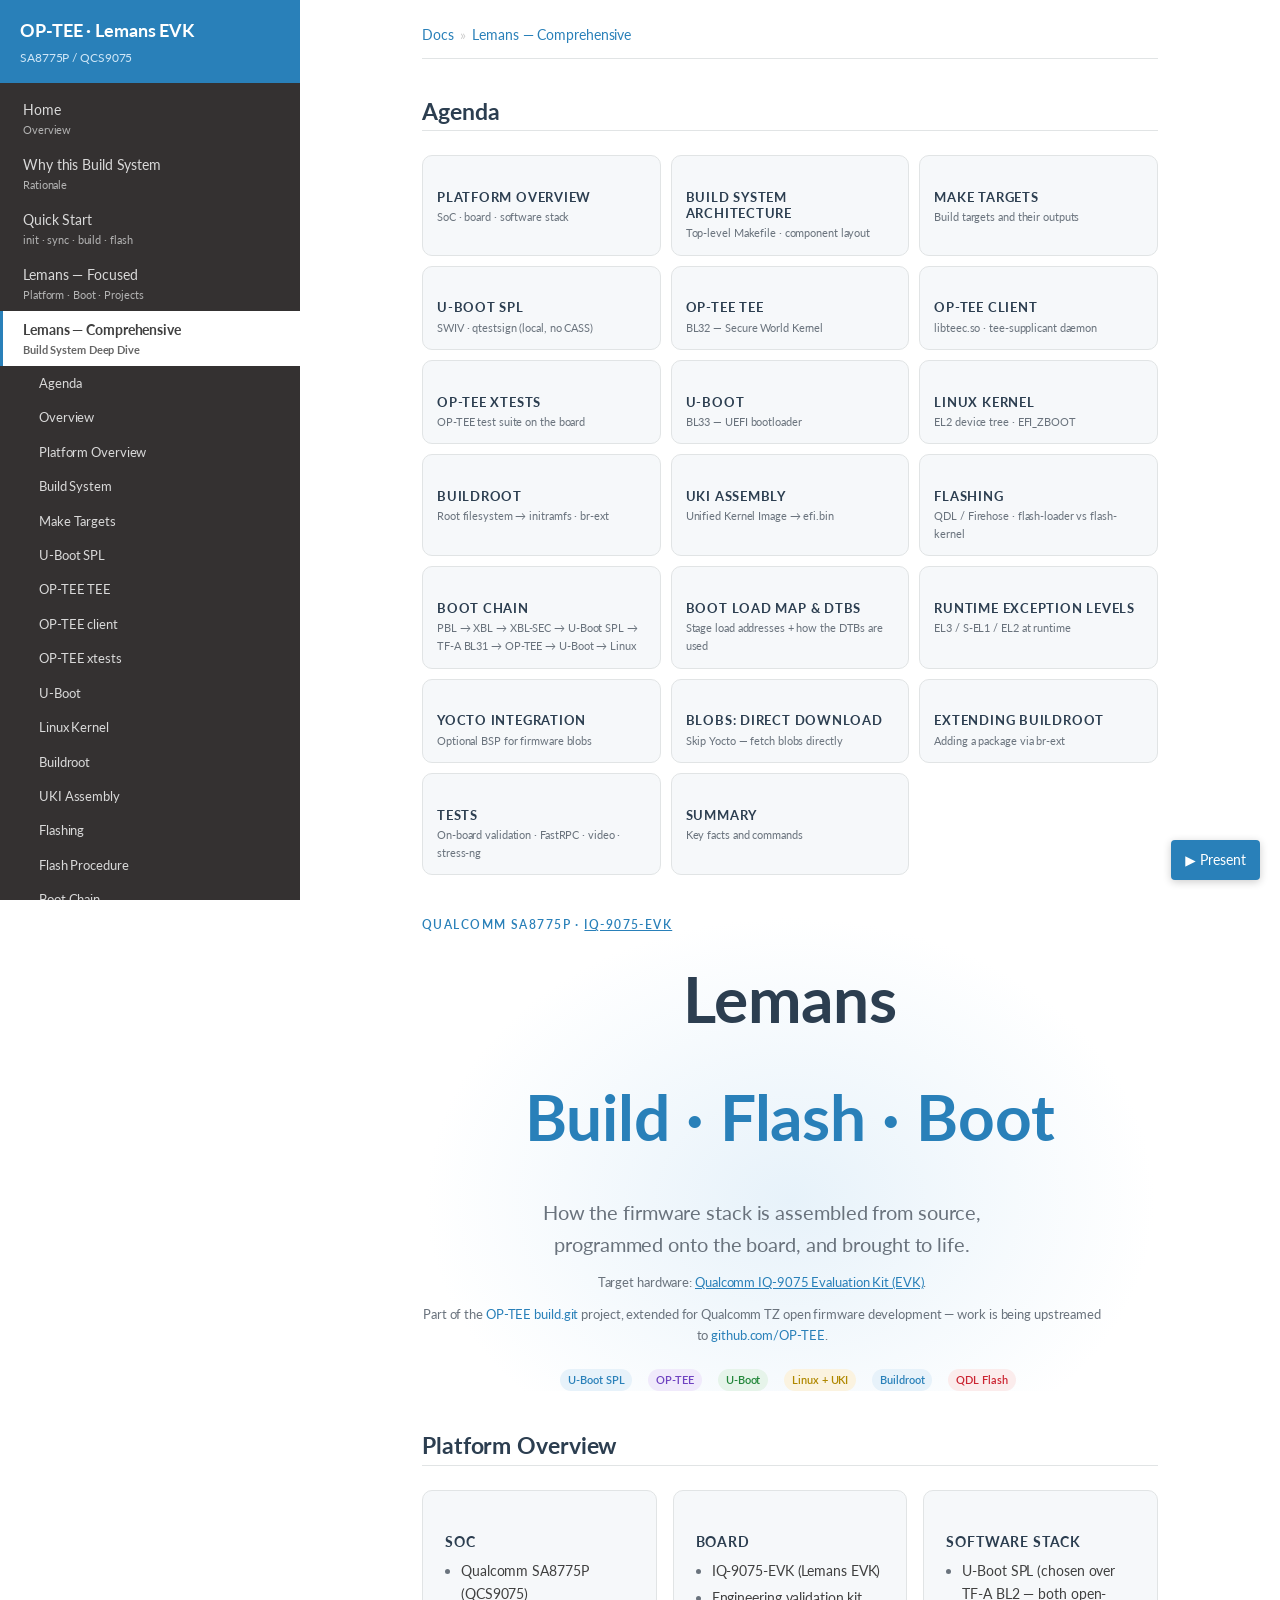
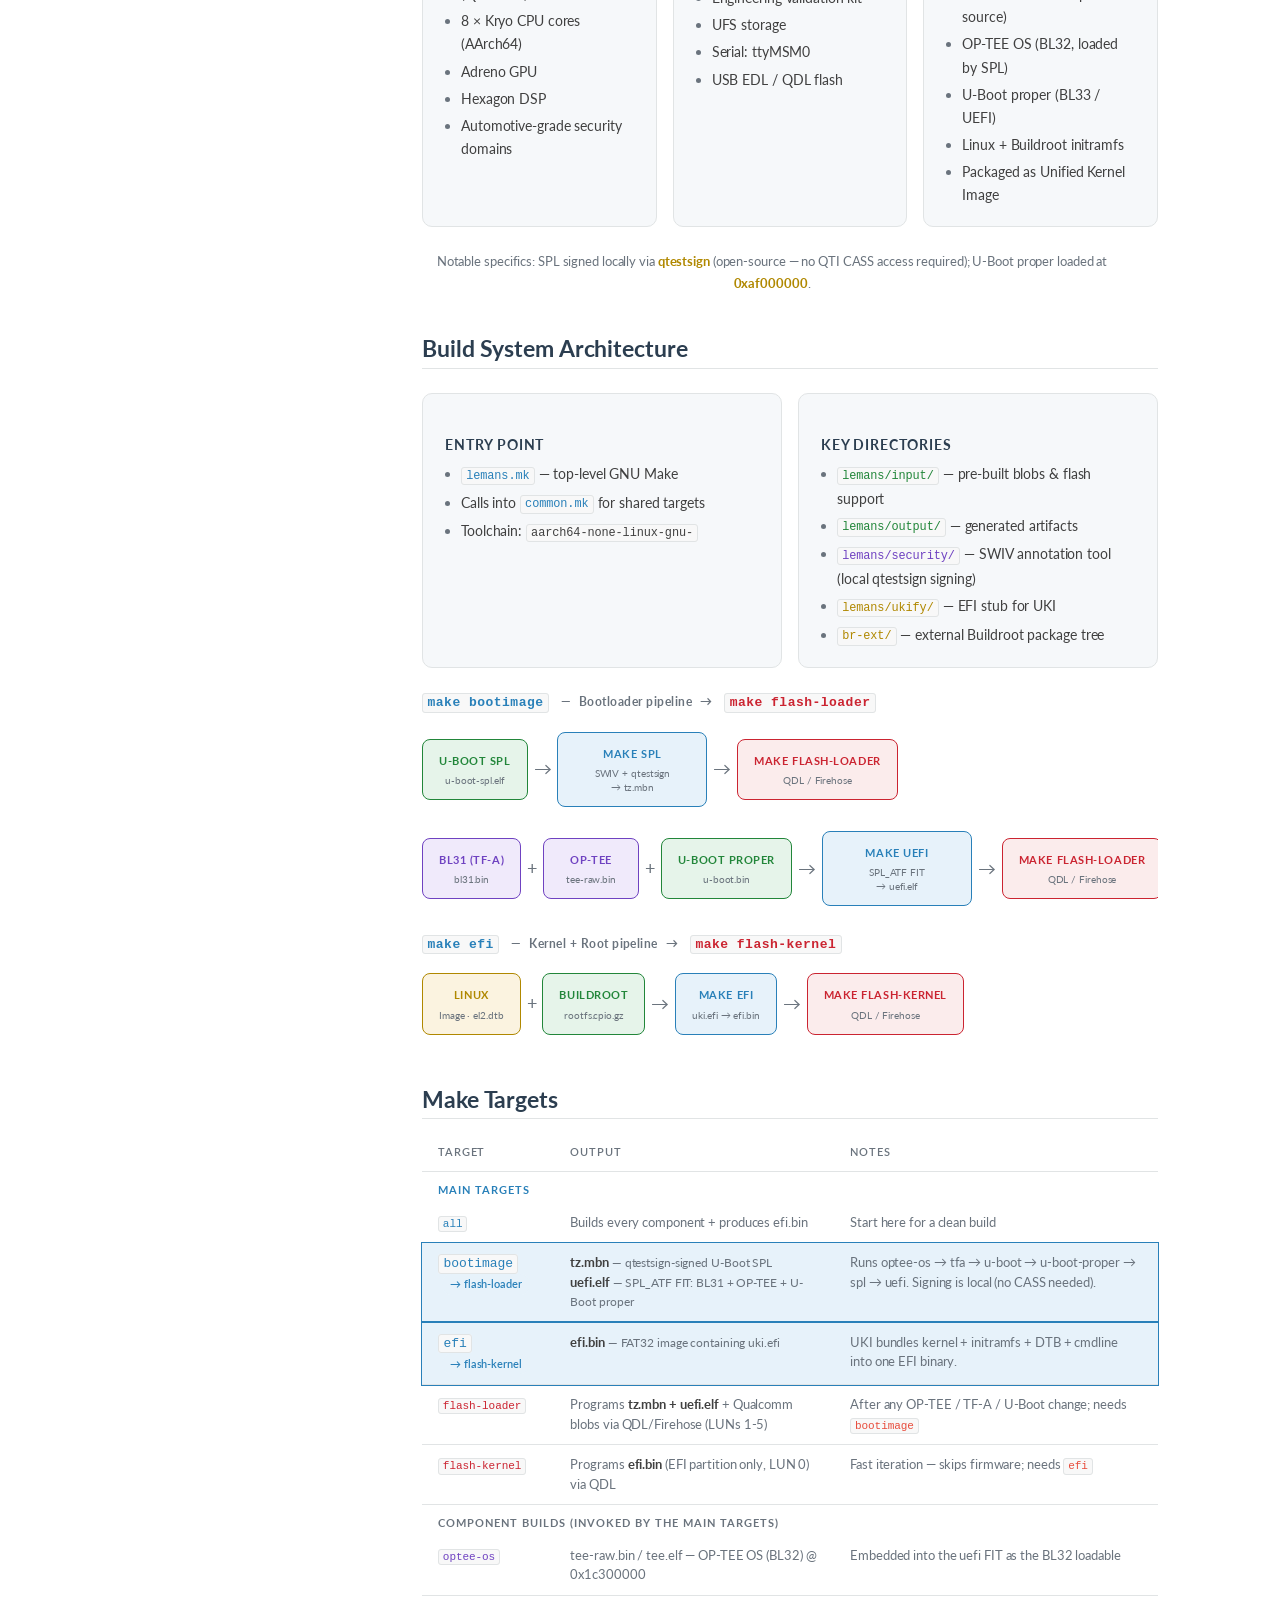
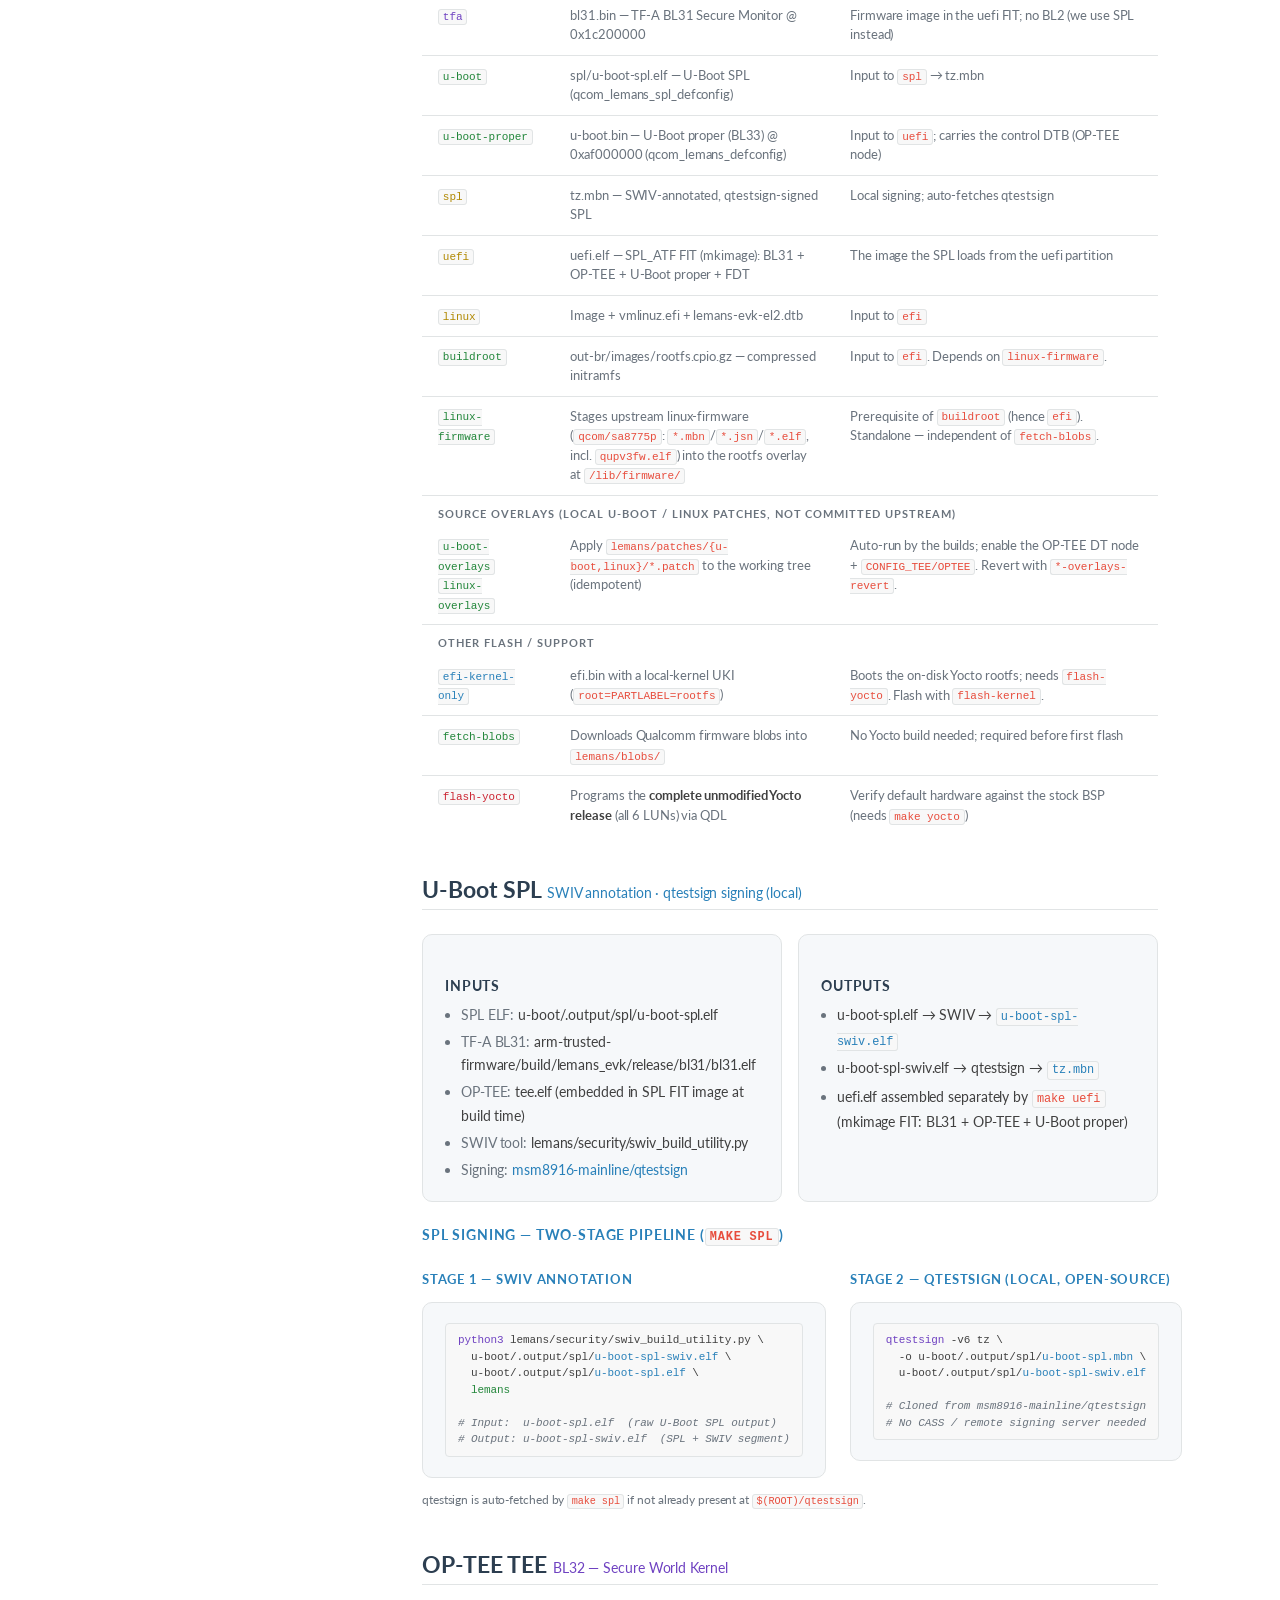
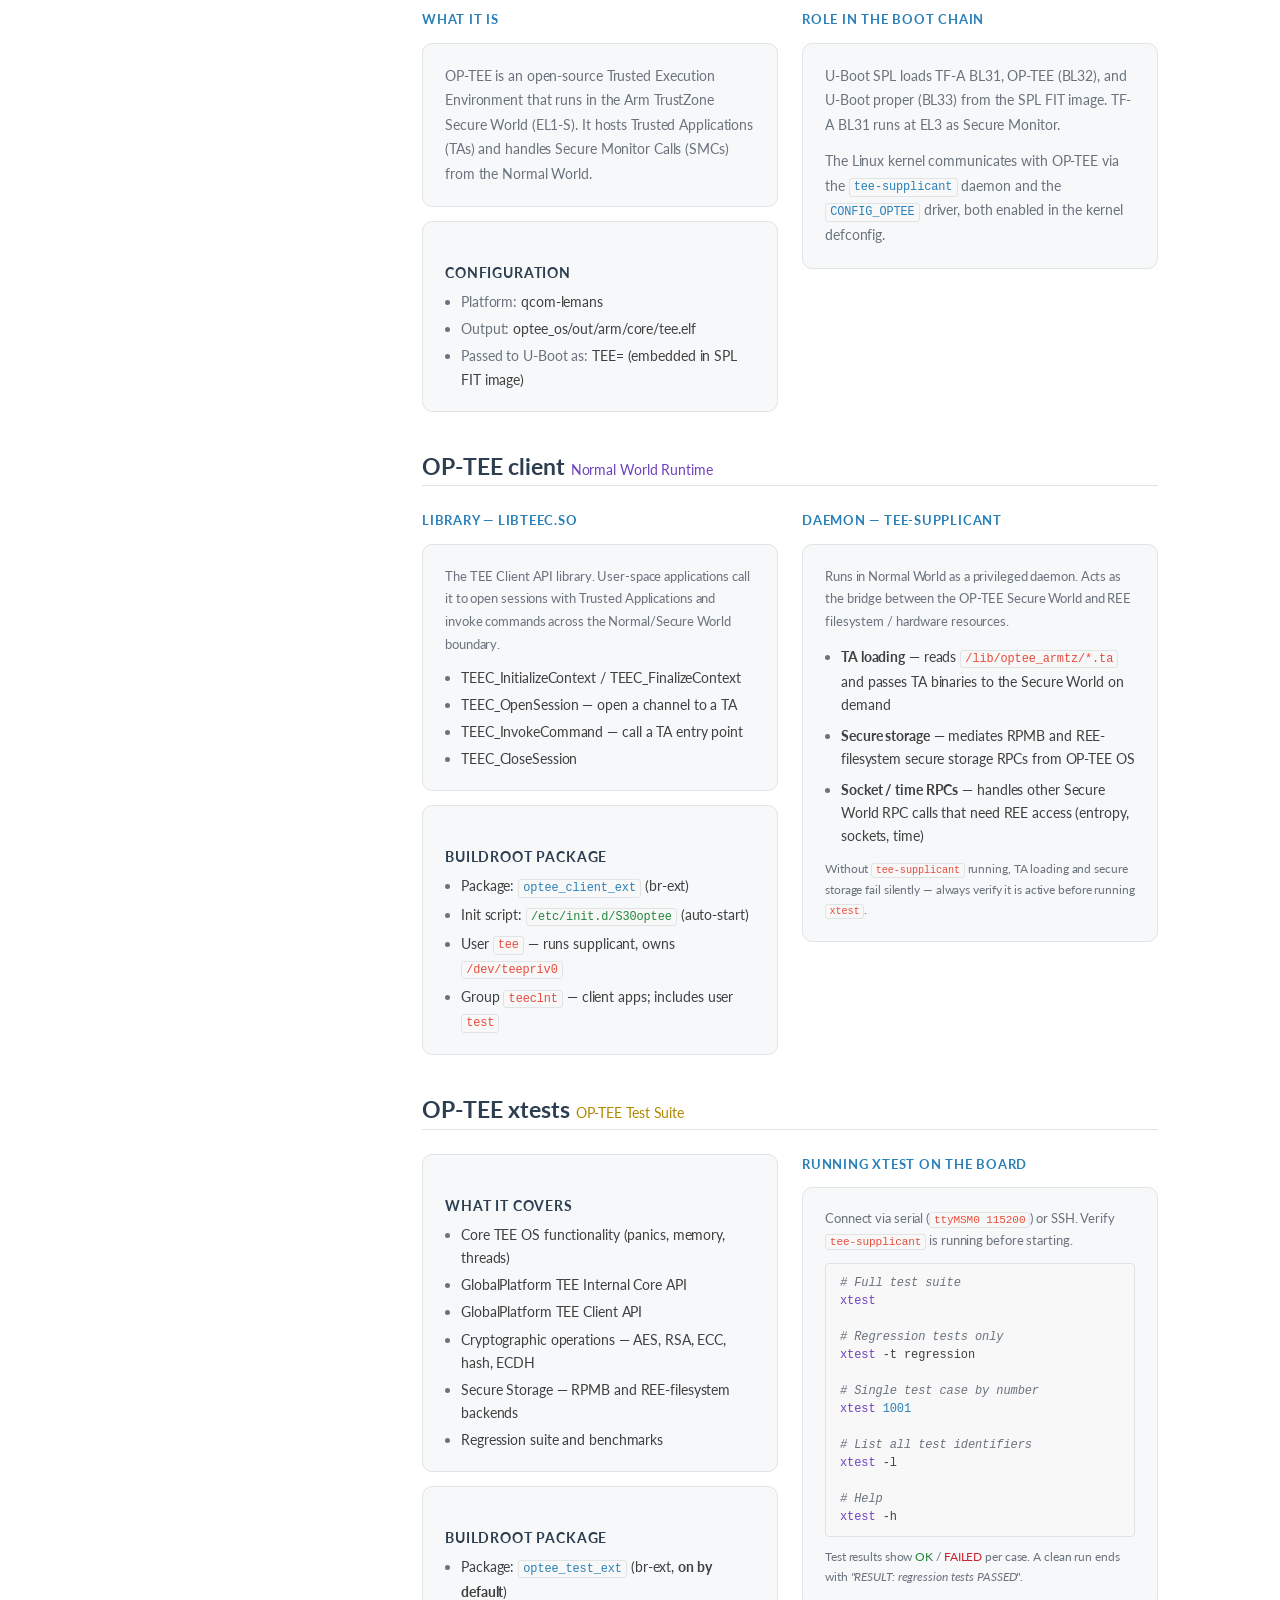
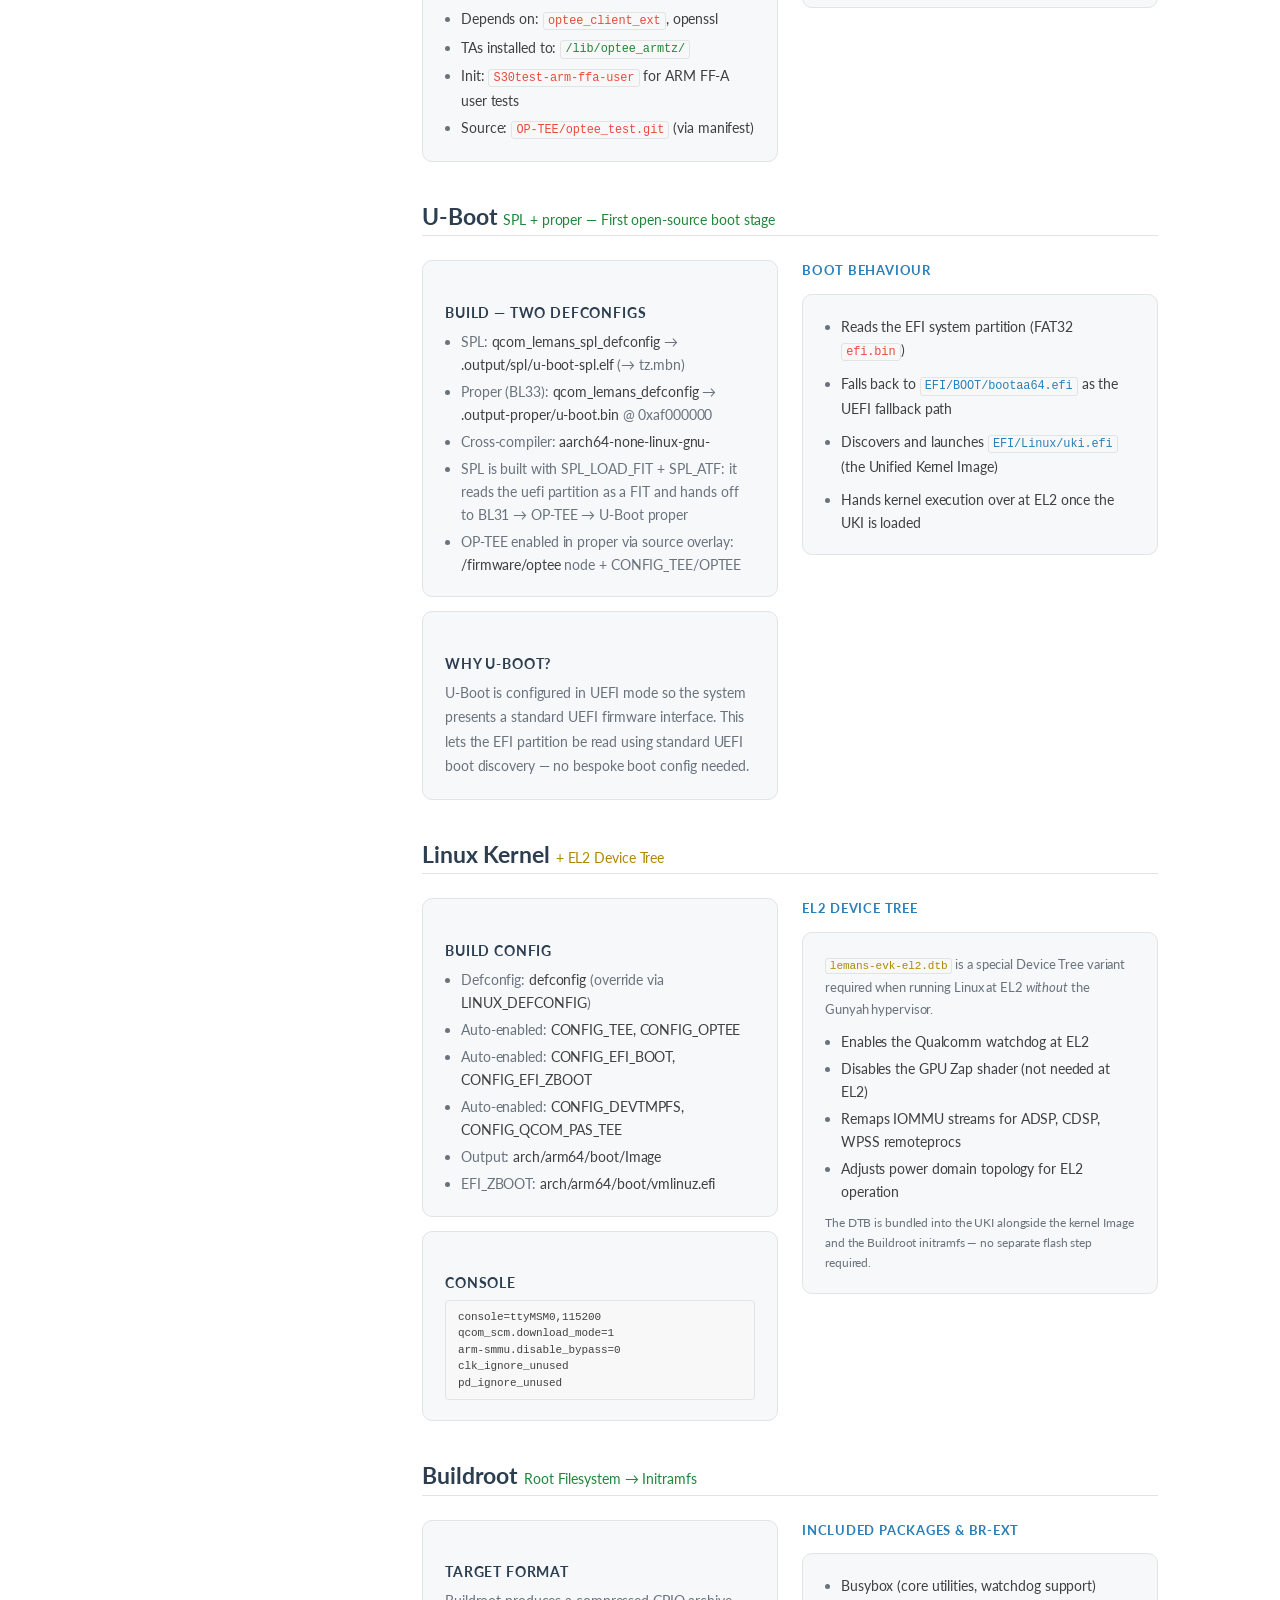
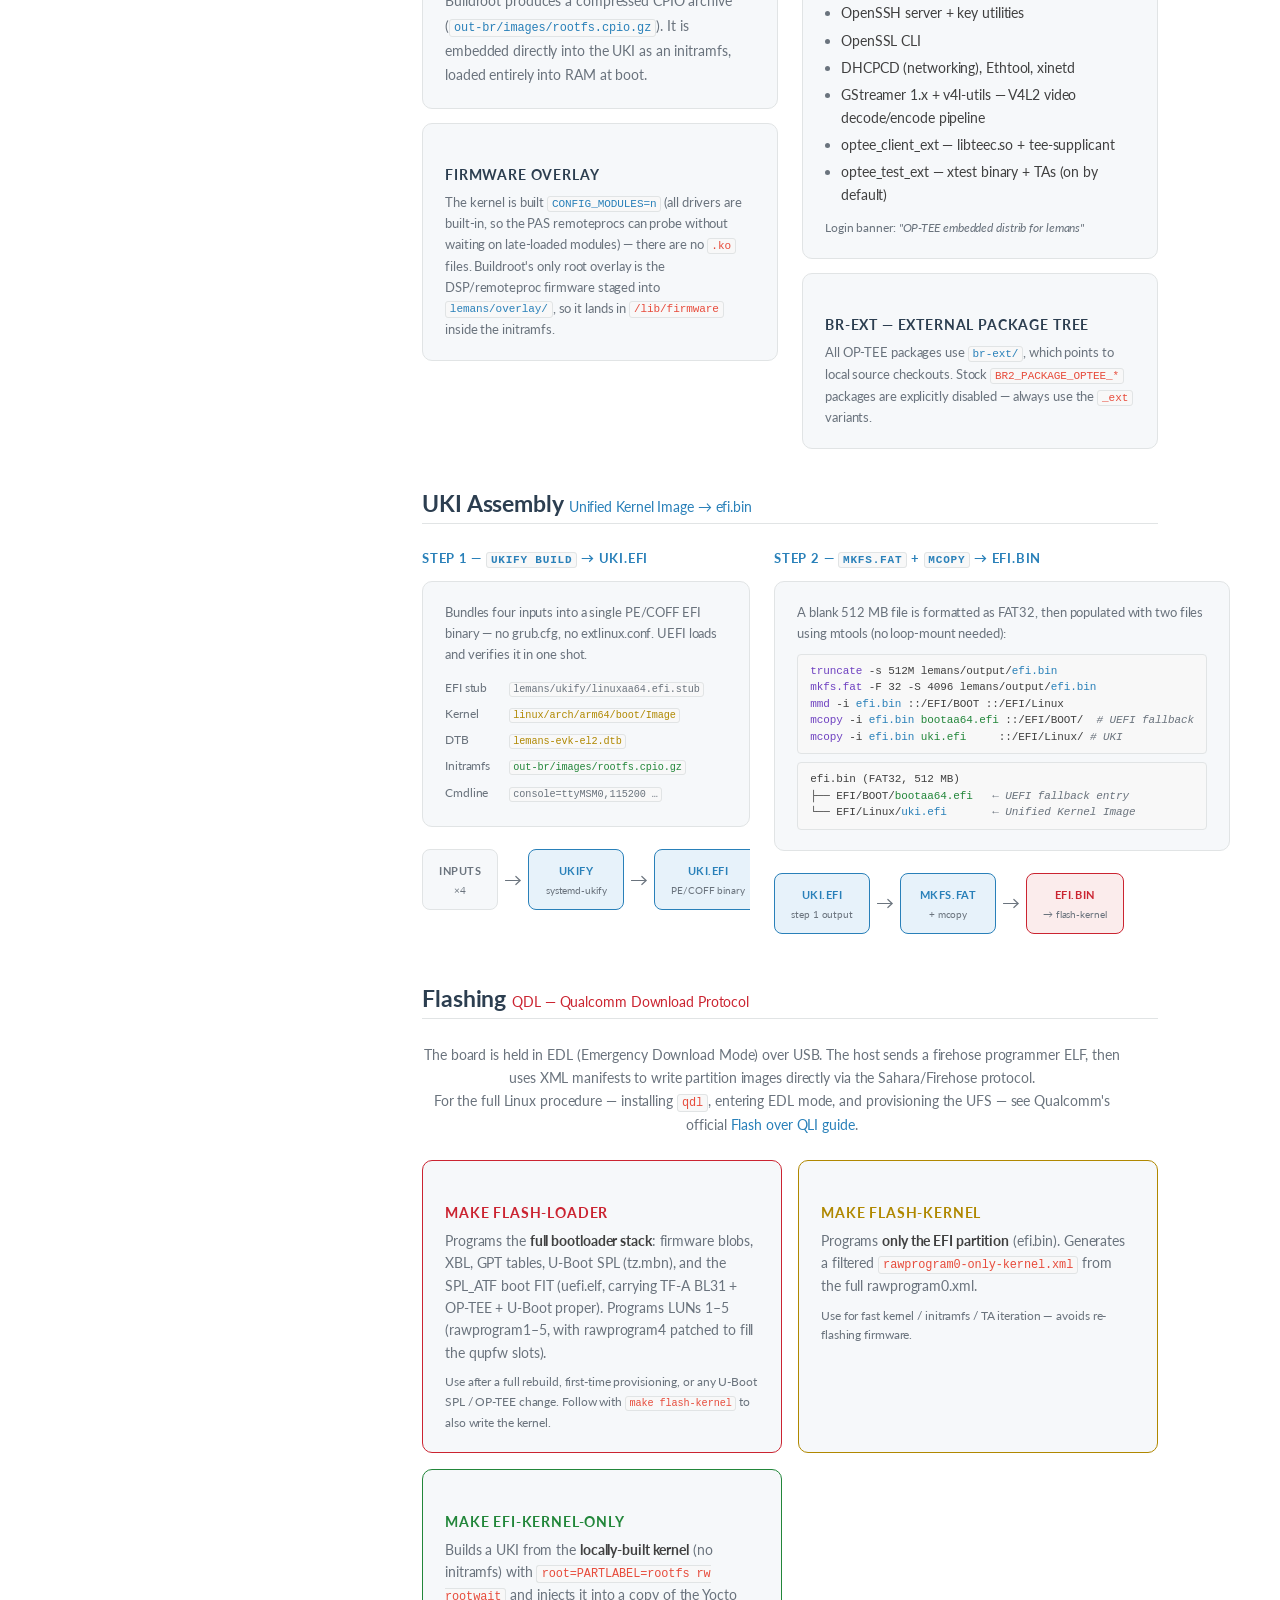
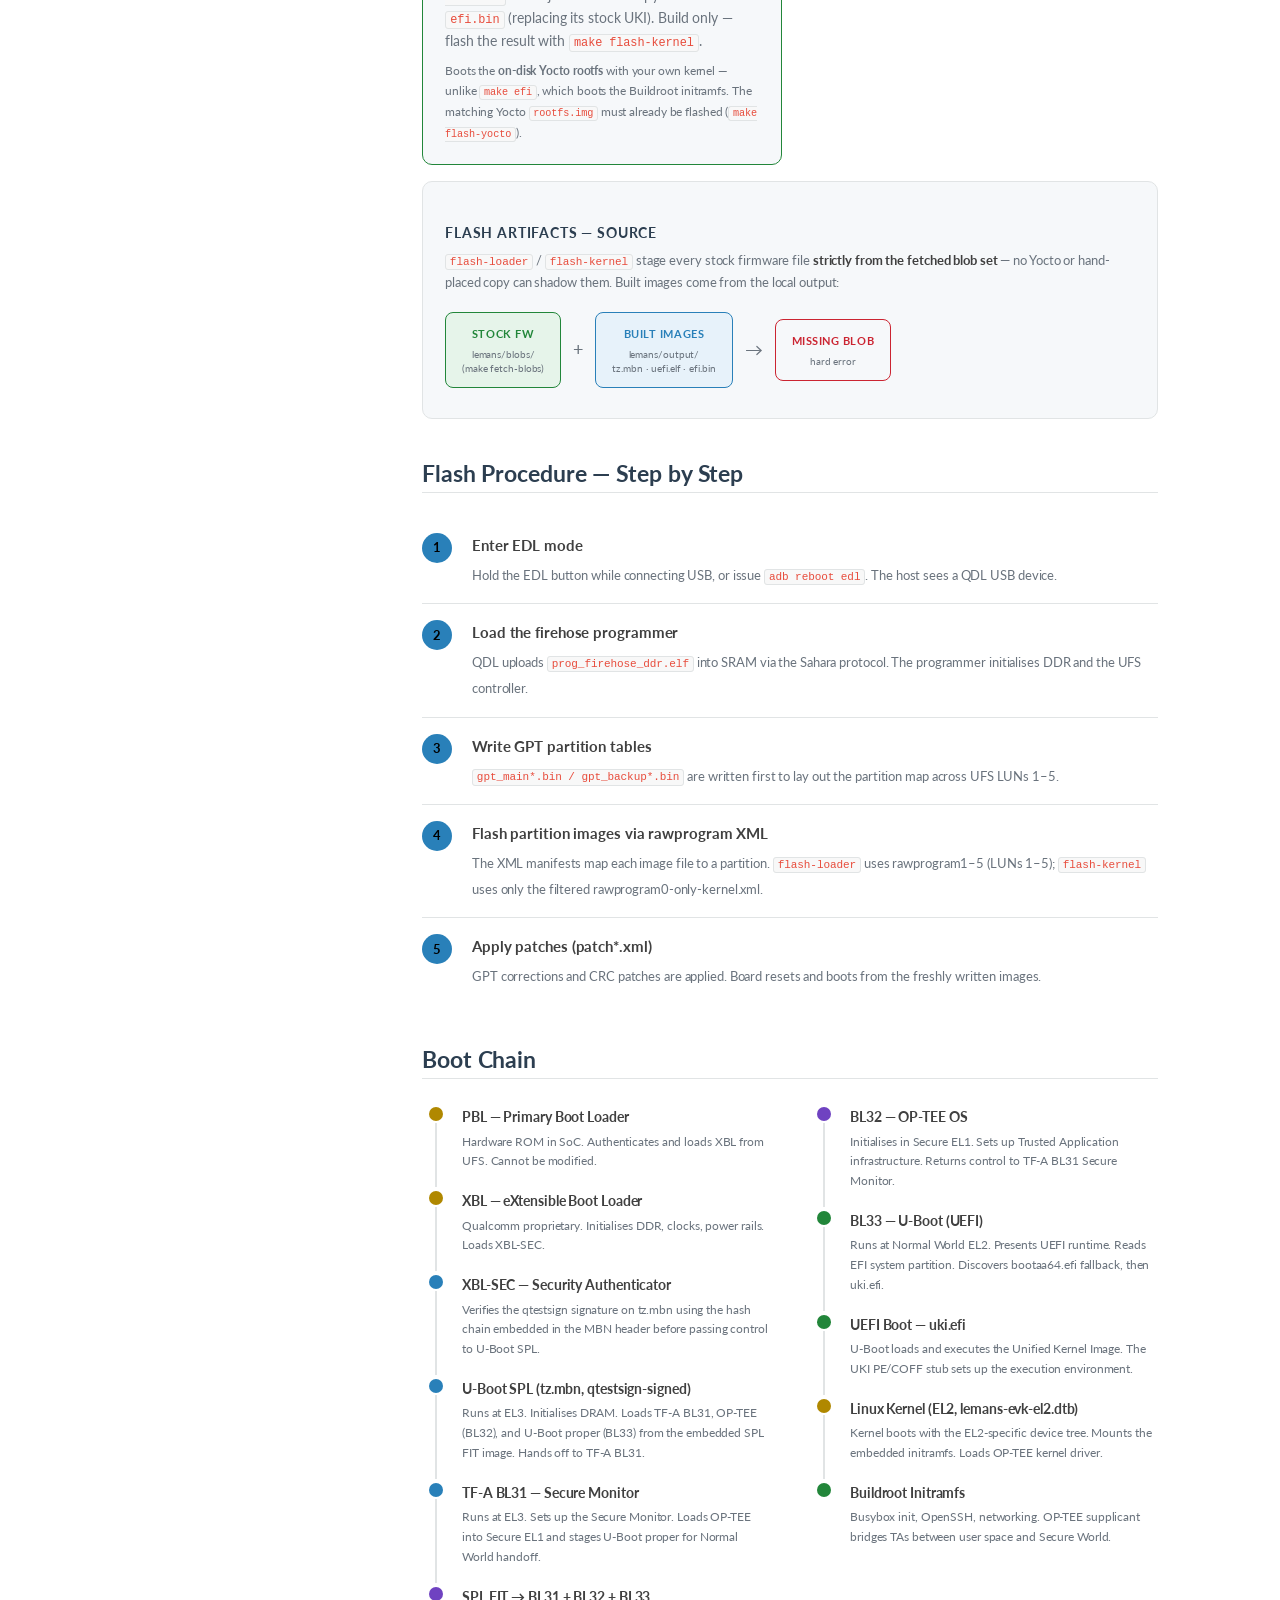
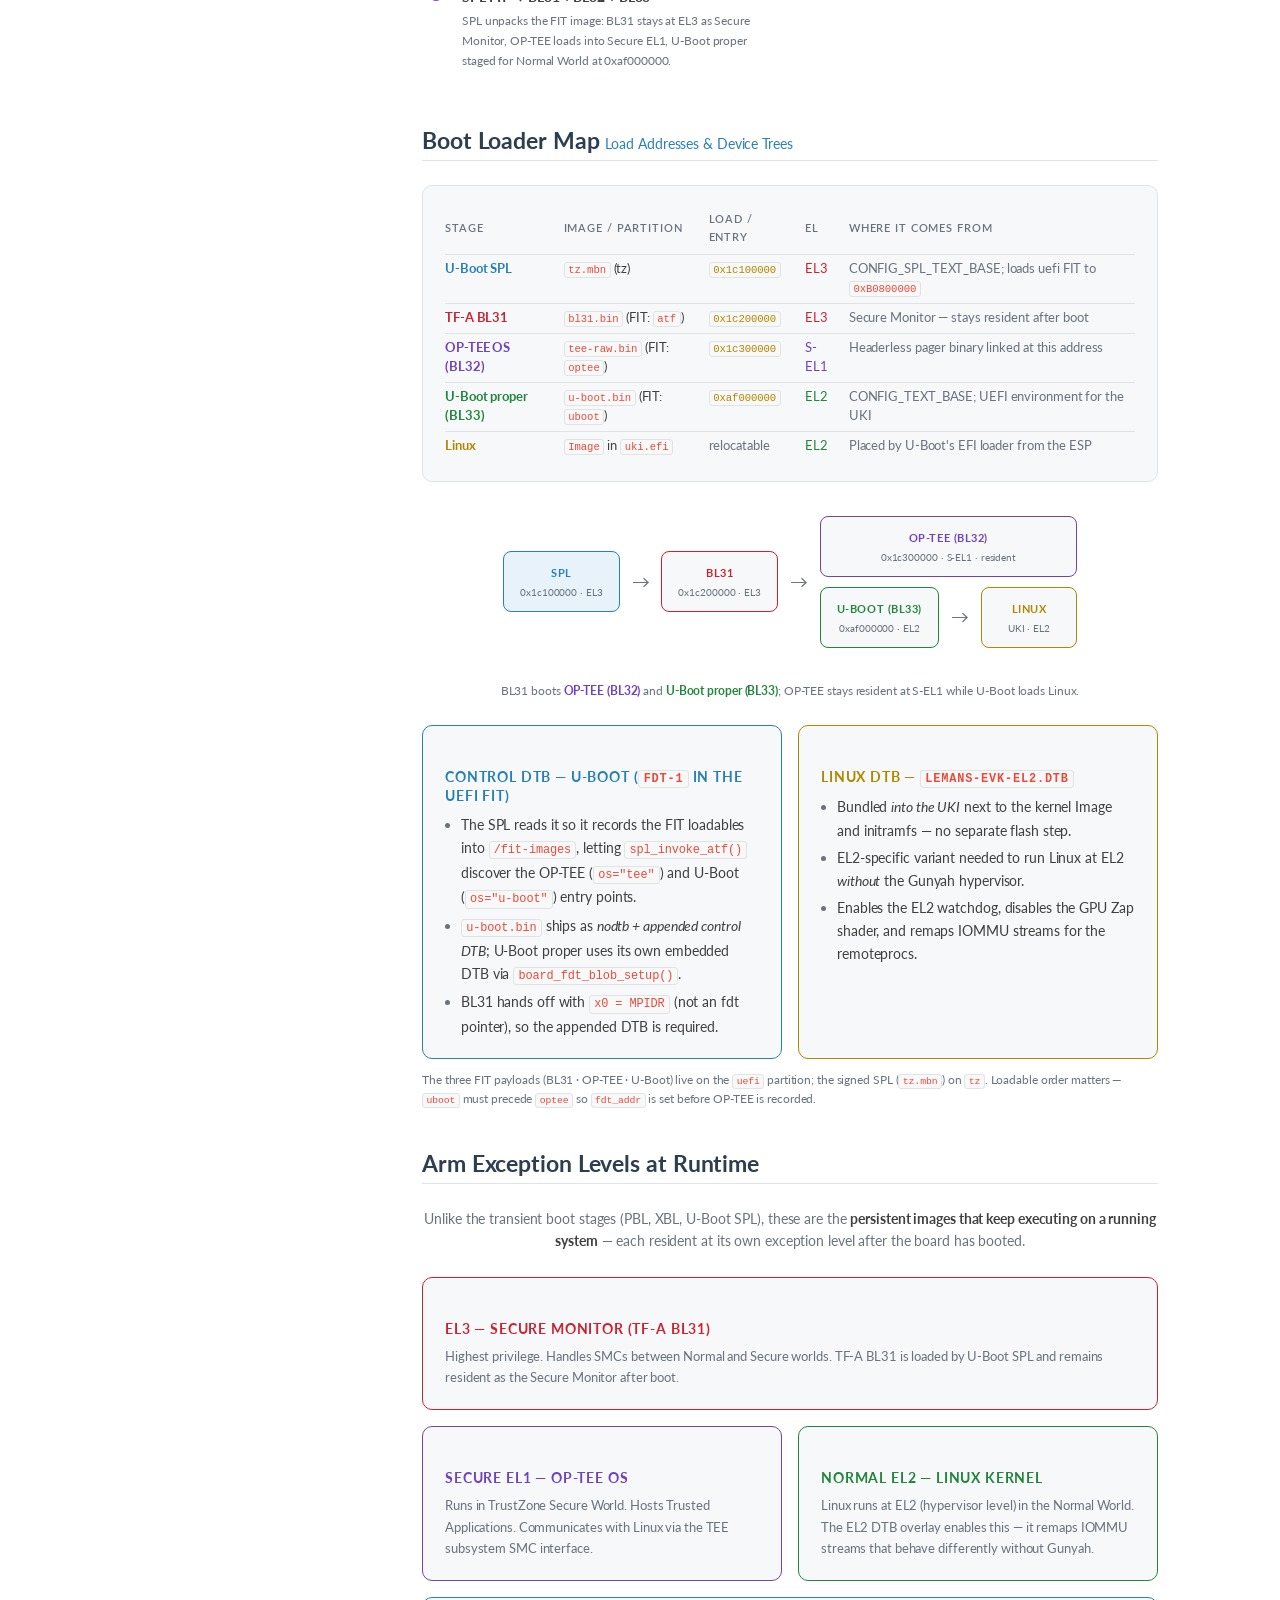
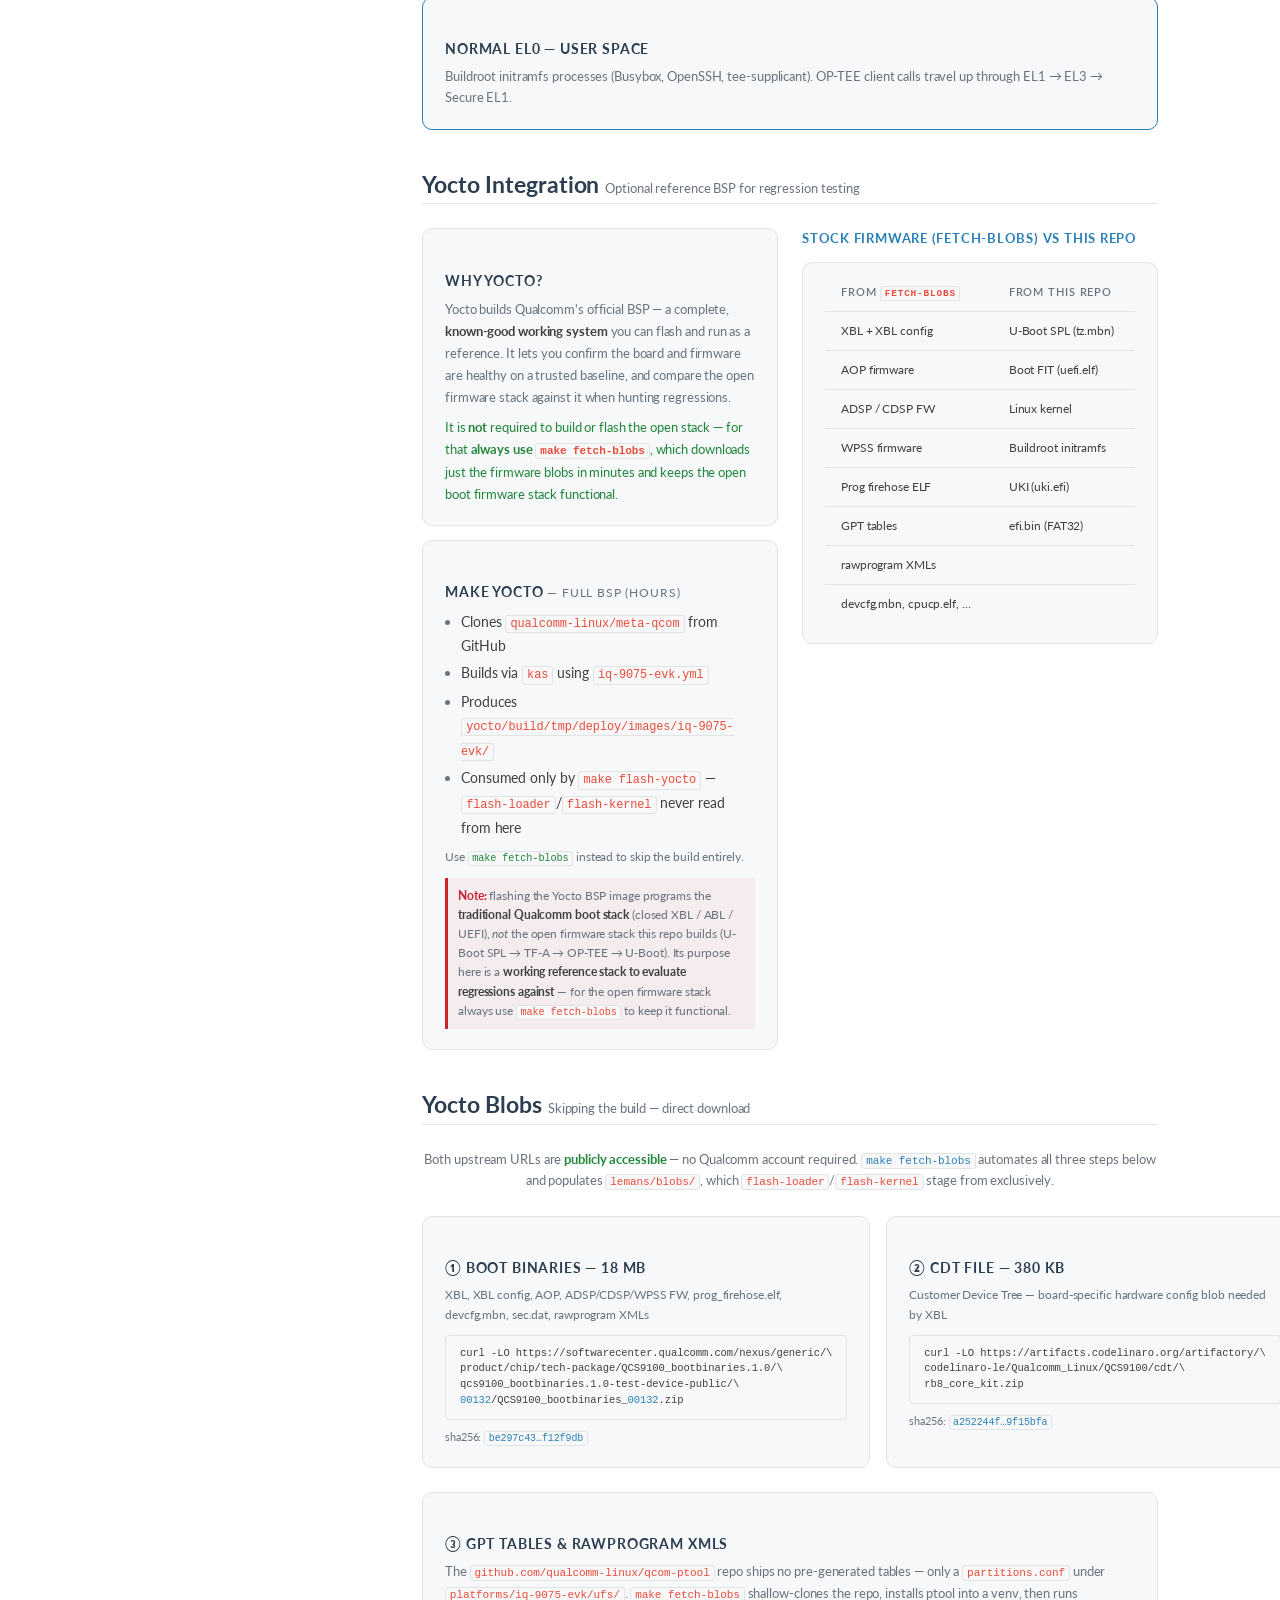
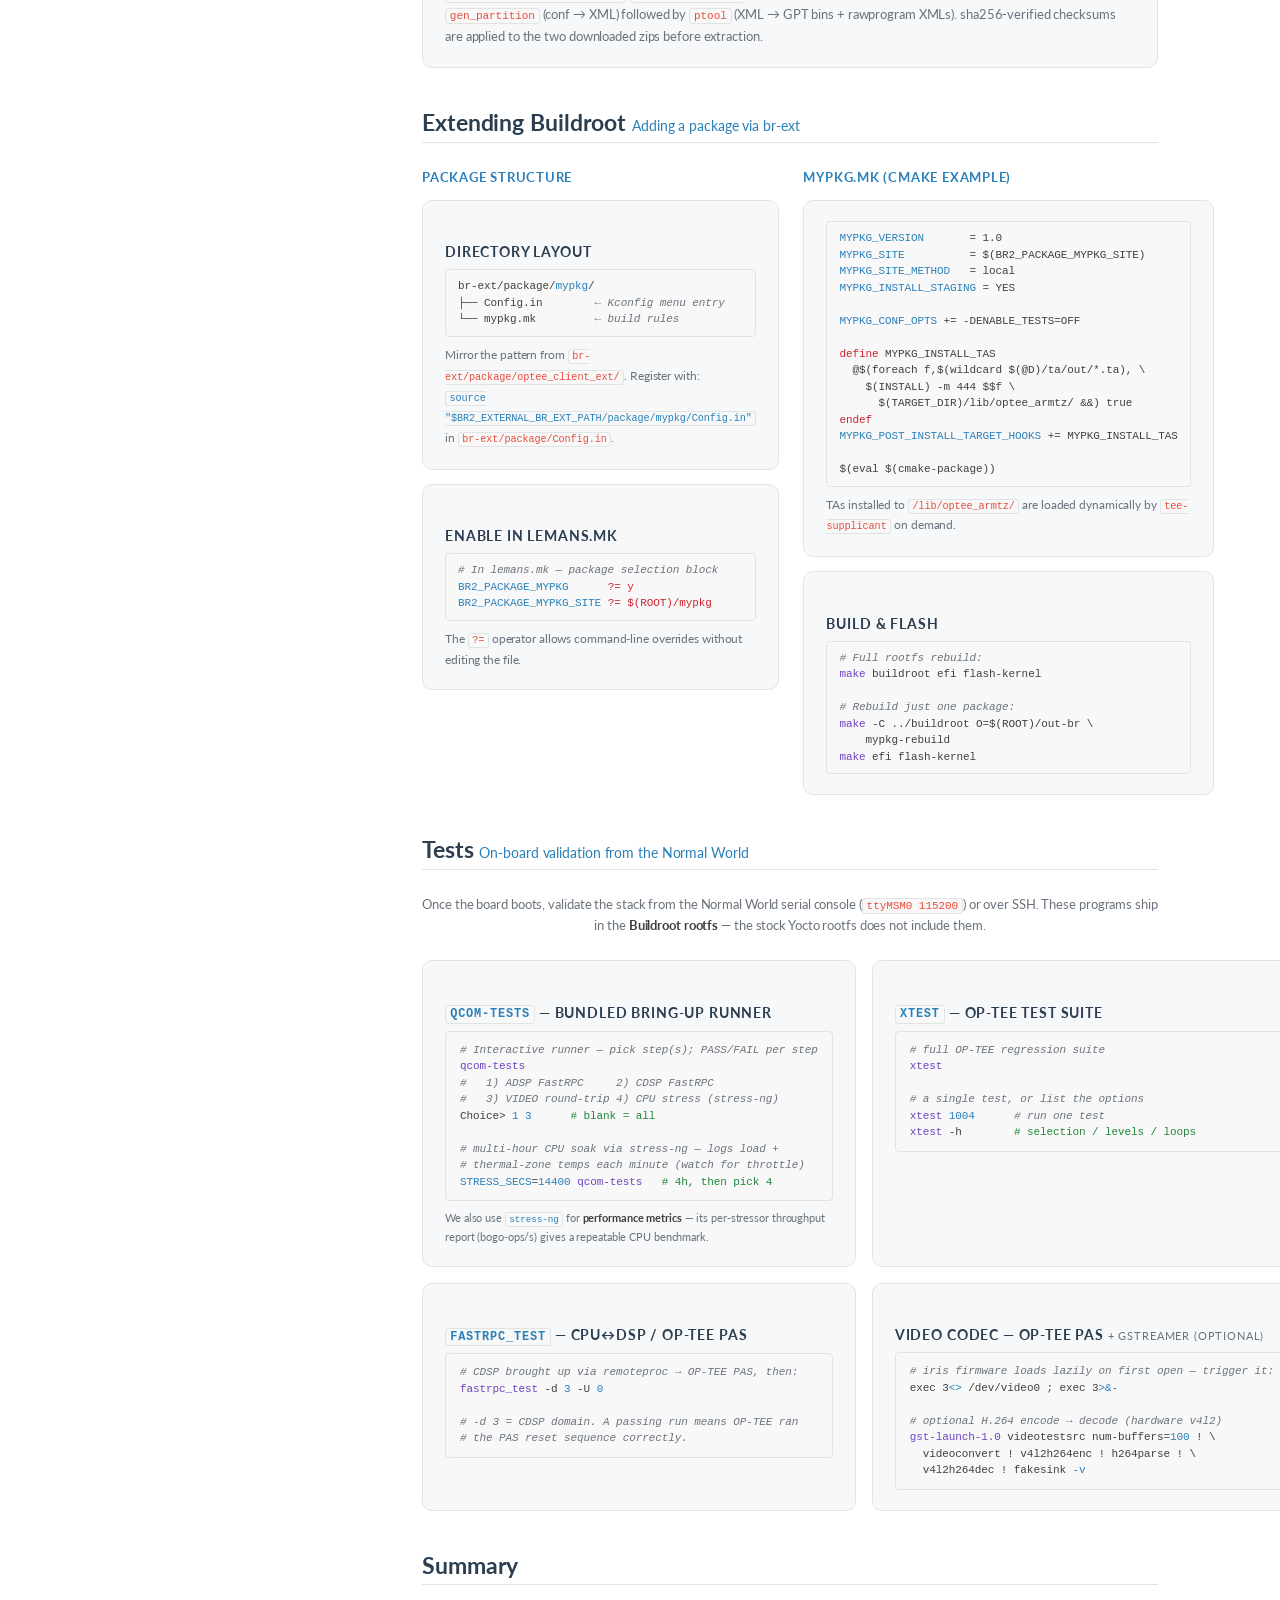
==== commit f313c30b: "docs: link the comprehensive Flashing slide to the Flash over QLI guide Add the same Qualcomm Flash " ====
--- a/docs/lemans.html
+++ b/docs/lemans.html
@@ -1240,7 +1240,10 @@
   <p style="font-size:14px; color:var(--muted); margin-bottom:24px; max-width:700px; text-align:center">
     The board is held in EDL (Emergency Download Mode) over USB.
     The host sends a firehose programmer ELF, then uses XML manifests
-    to write partition images directly via the Sahara/Firehose protocol.
+    to write partition images directly via the Sahara/Firehose protocol.<br>
+    For the full Linux procedure — installing <code>qdl</code>, entering EDL mode, and
+    provisioning the UFS — see Qualcomm's official
+    <a href="https://dragonwingdocs.qualcomm.com/Linux/devices/iq9075-evk/update-software/flash-over-qli" style="color:var(--accent)">Flash over QLI guide</a>.
   </p>
   <div class="card-grid cols2" style="max-width:860px">
     <div class="card" style="border-color:var(--red)">
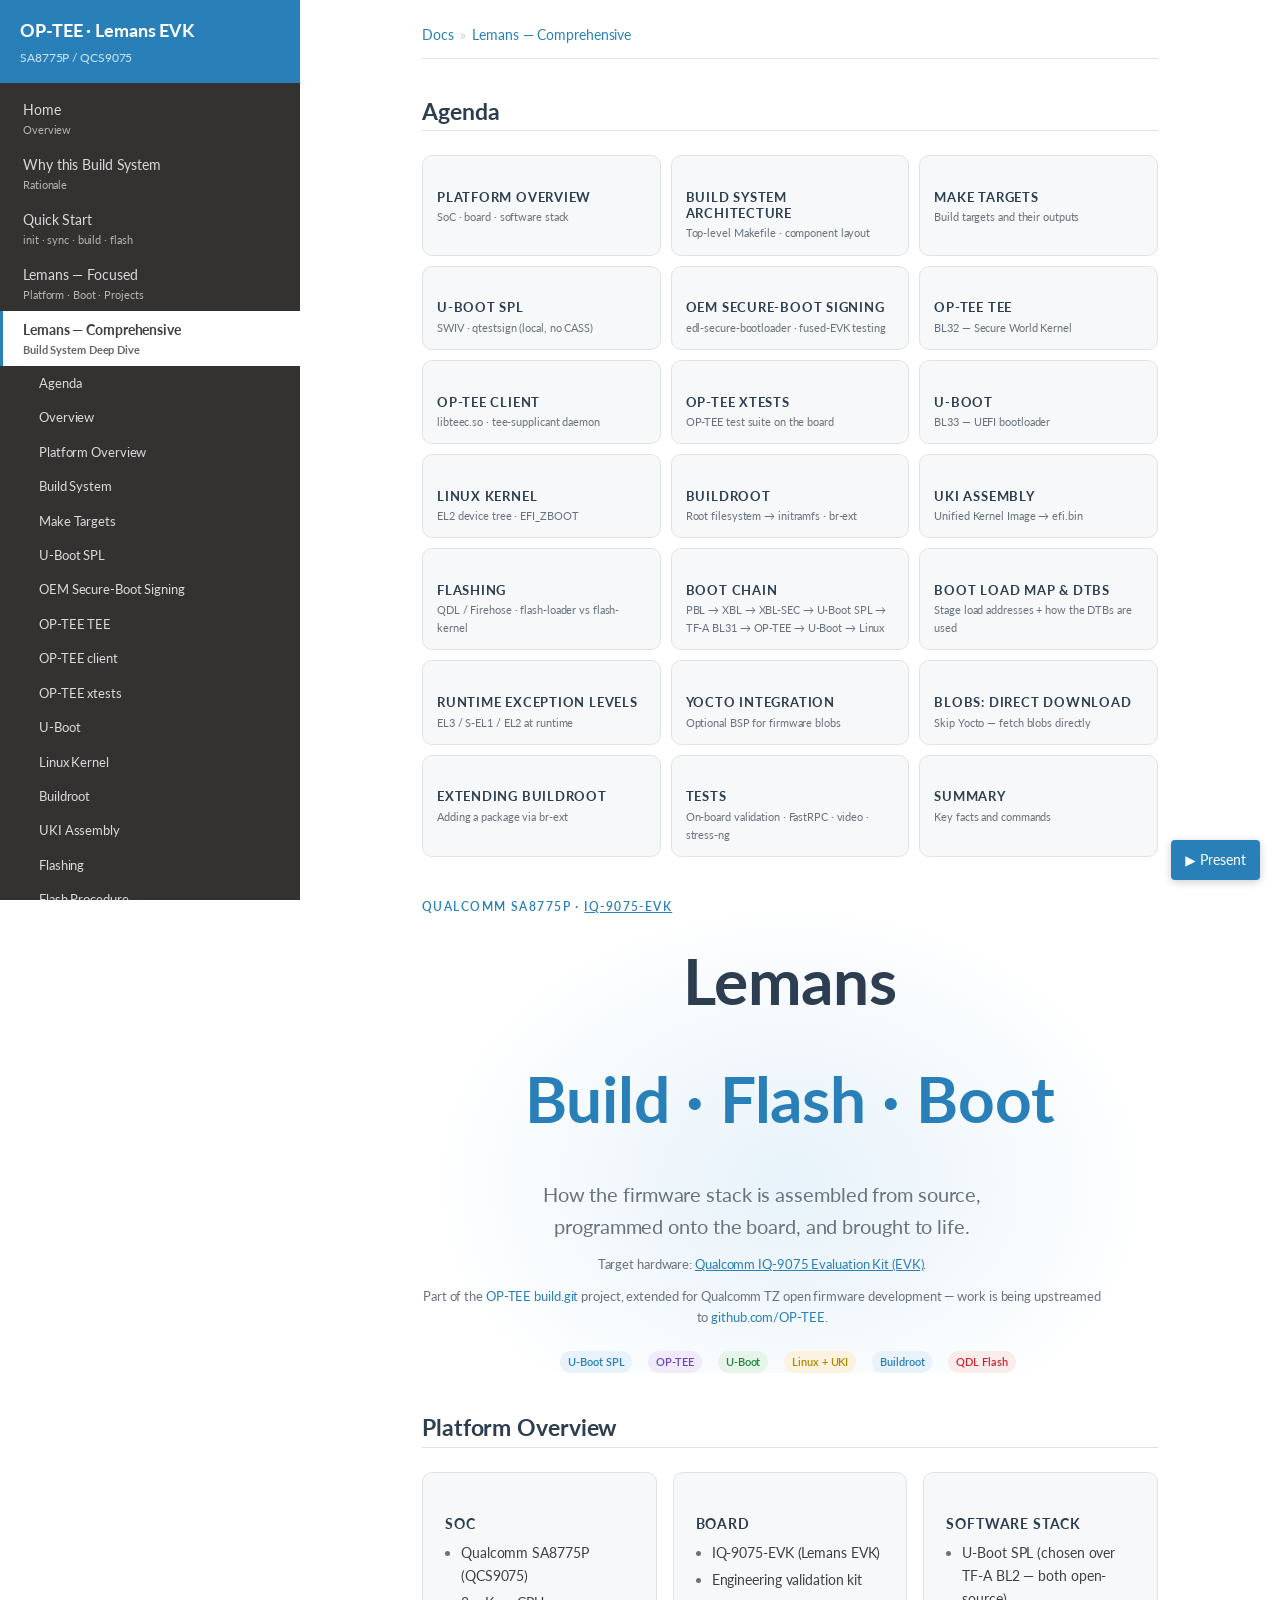
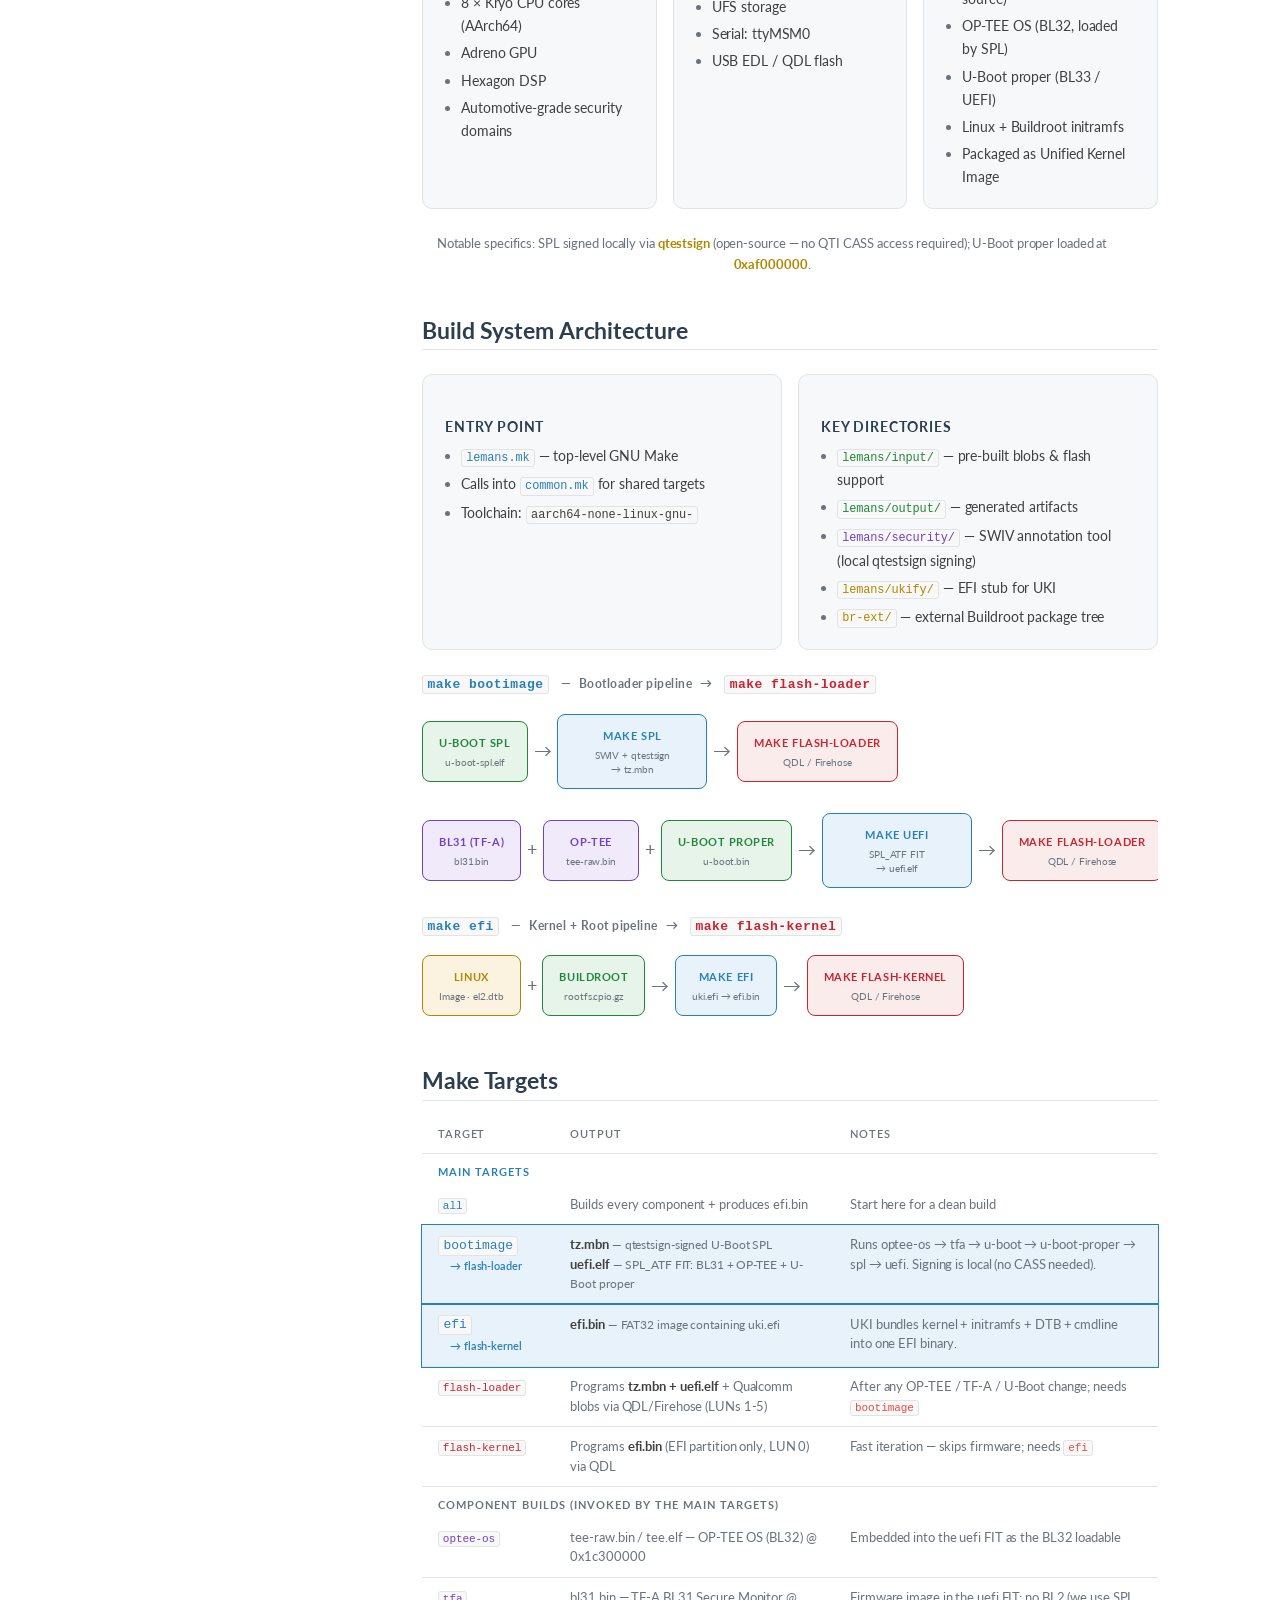
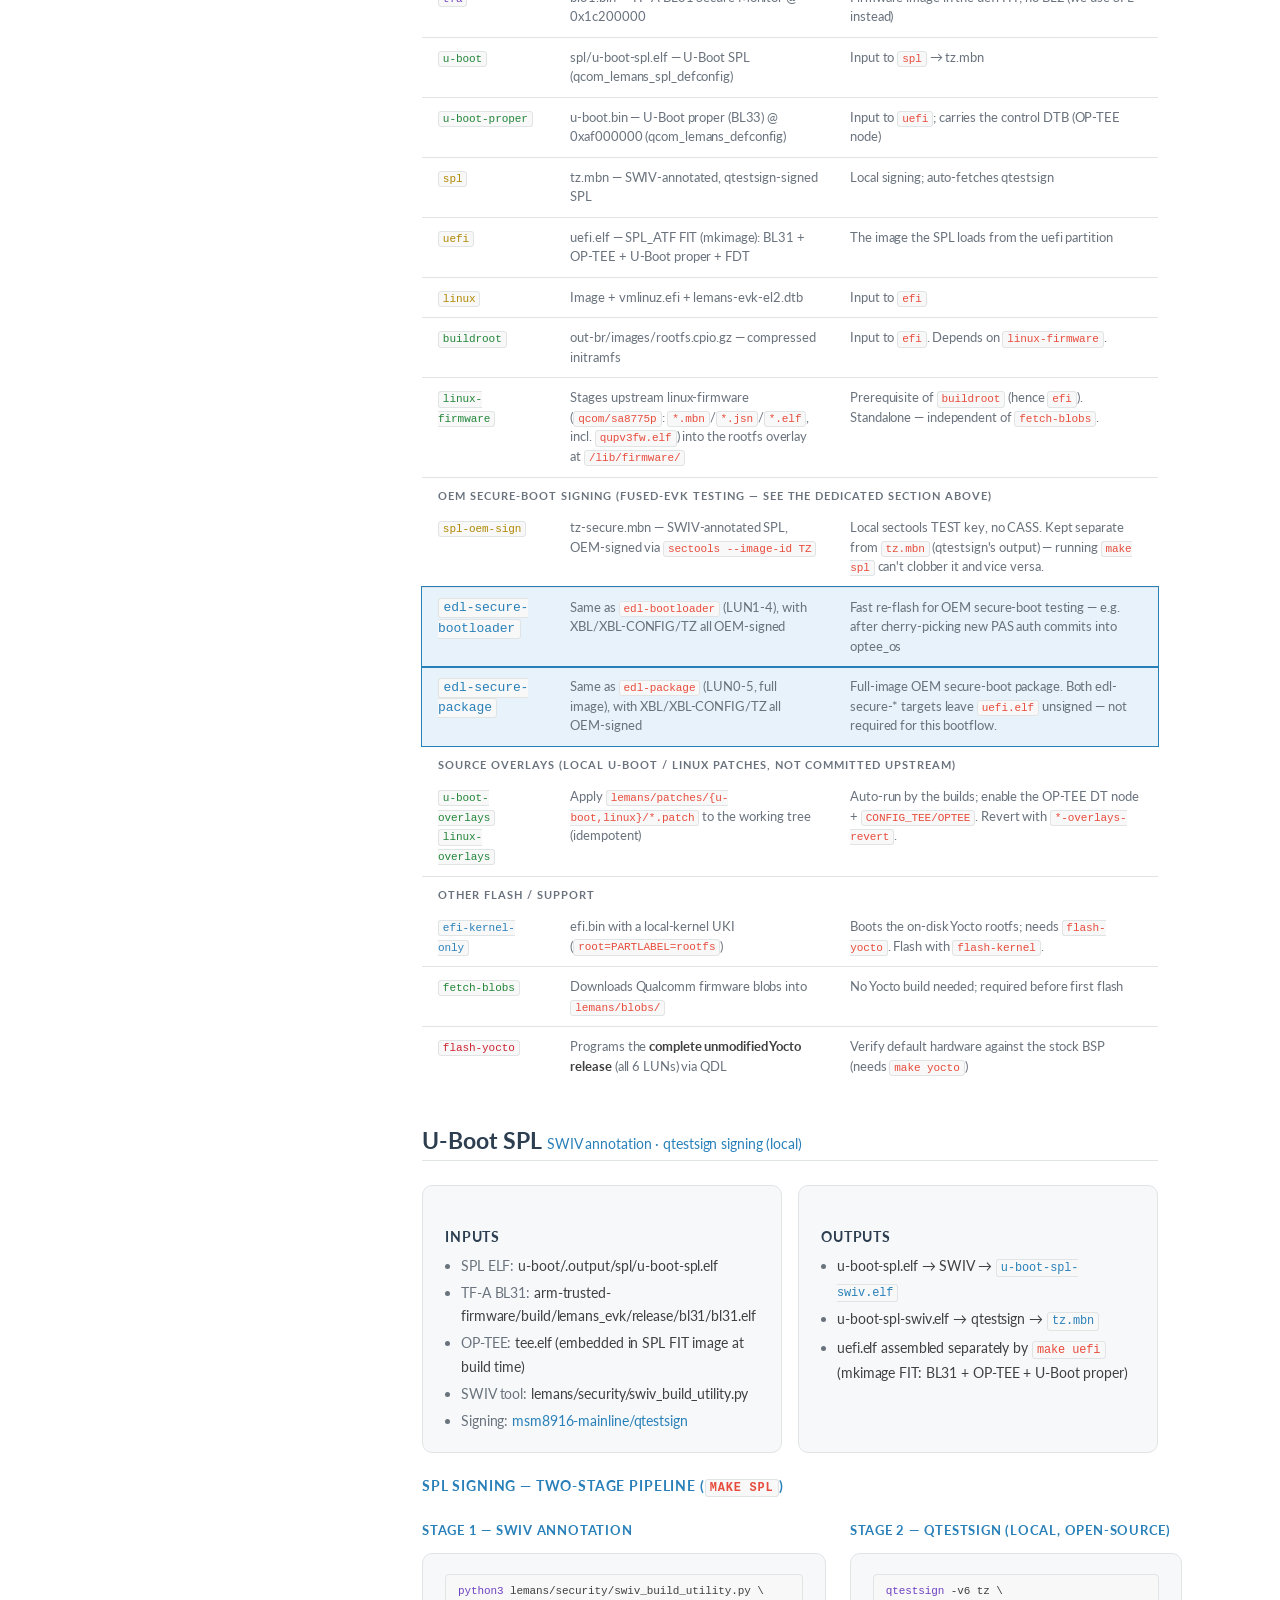
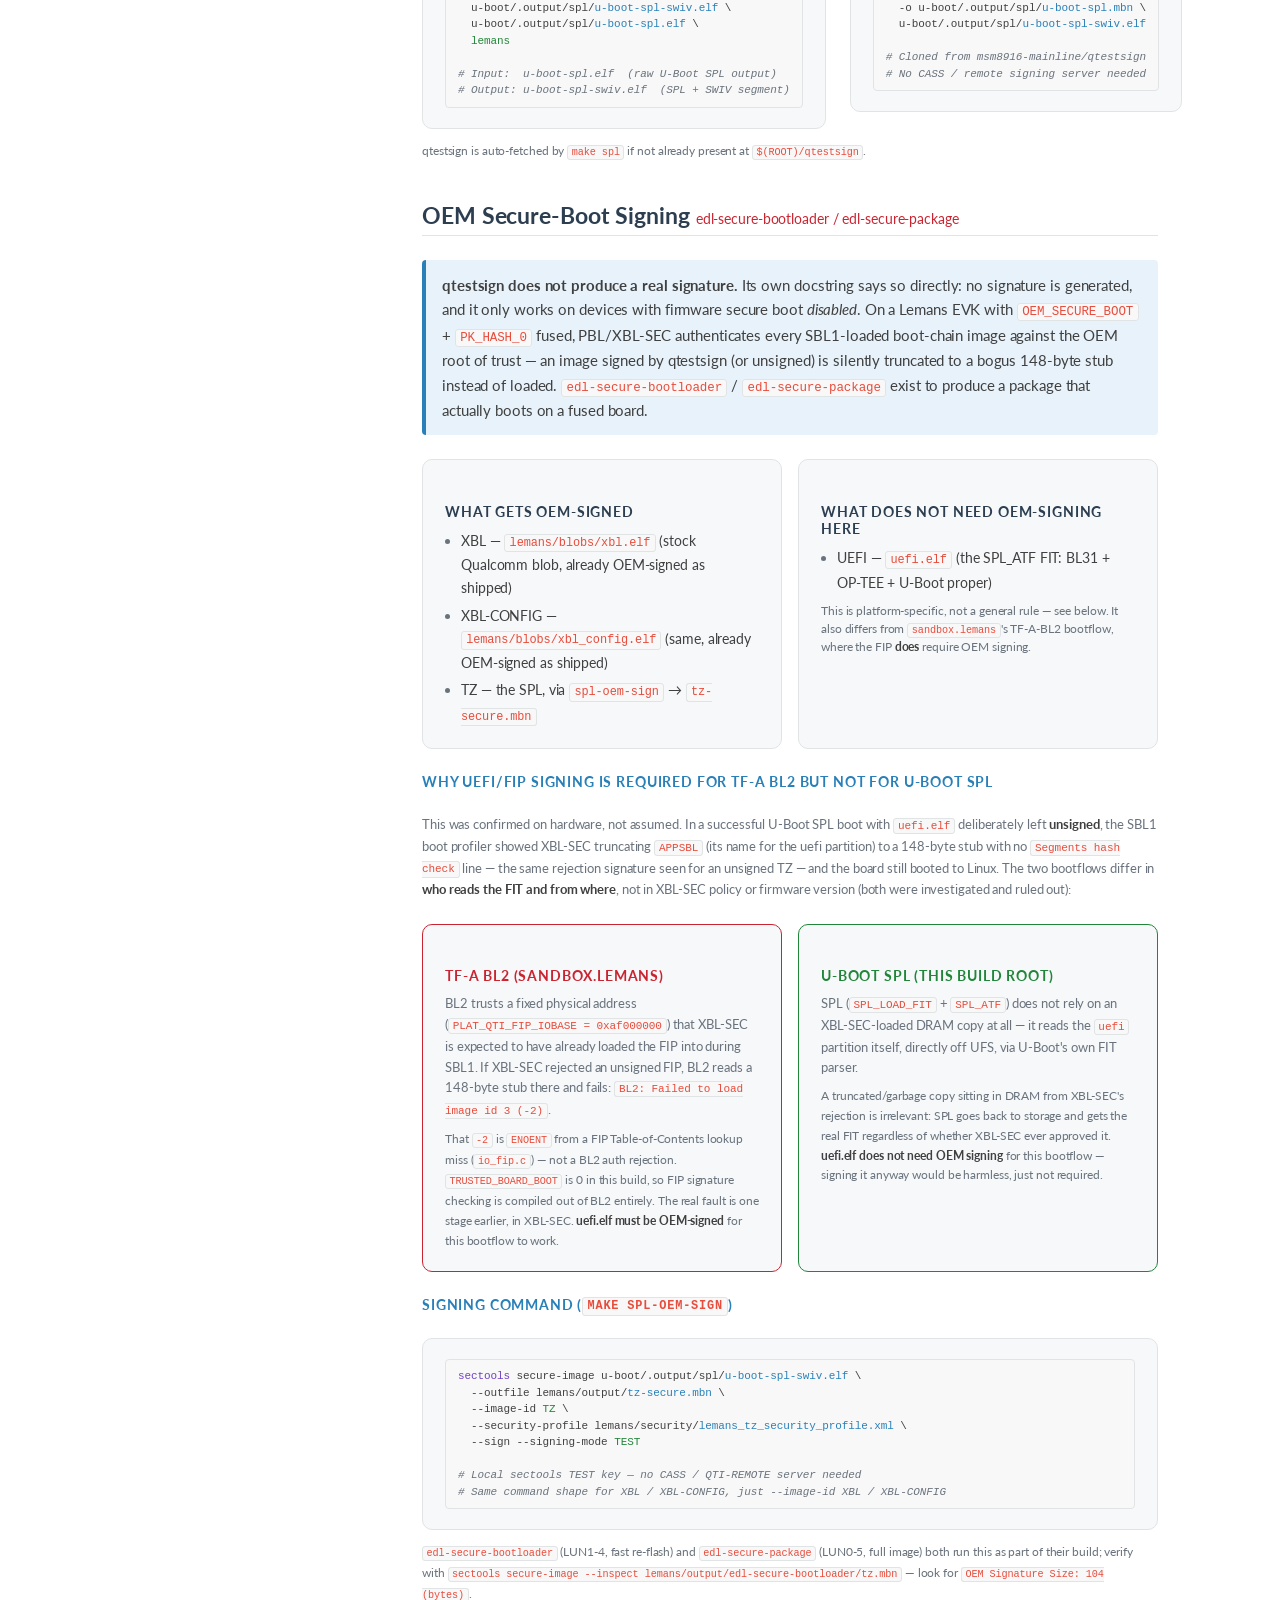
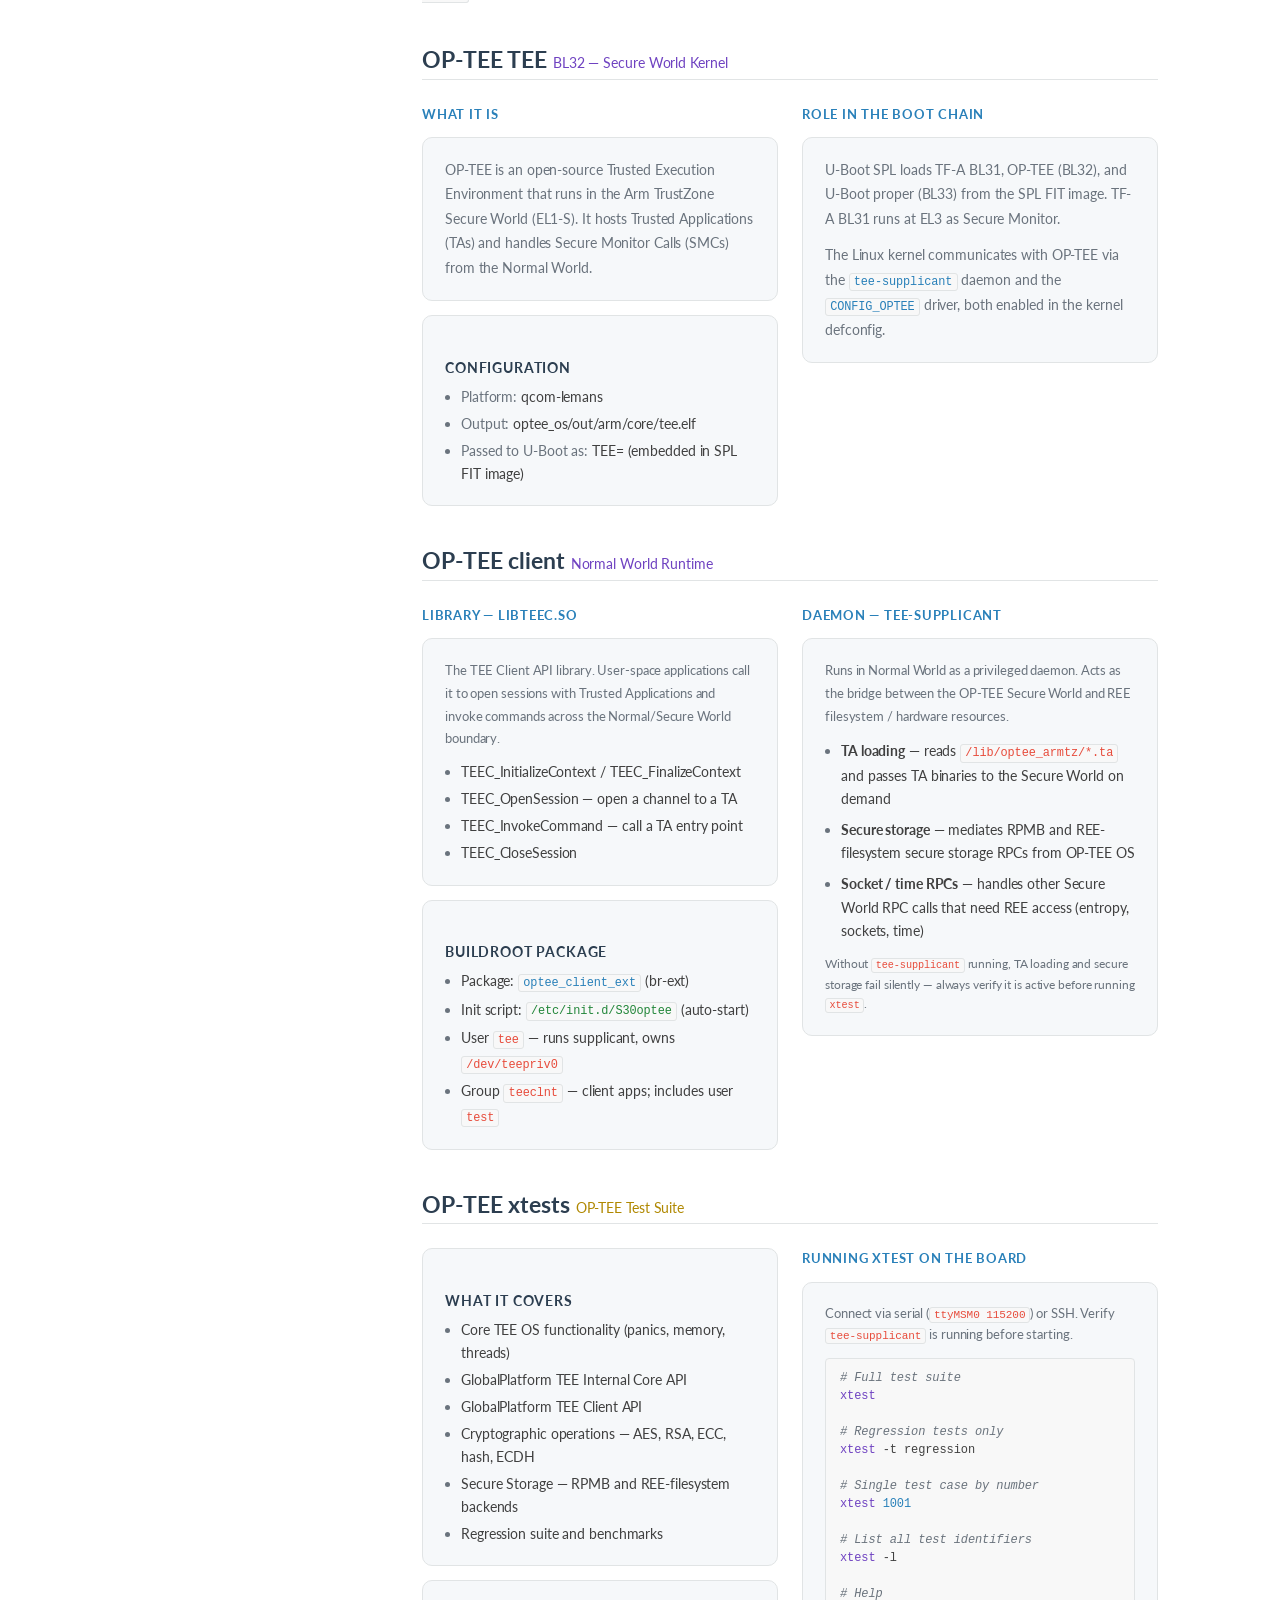
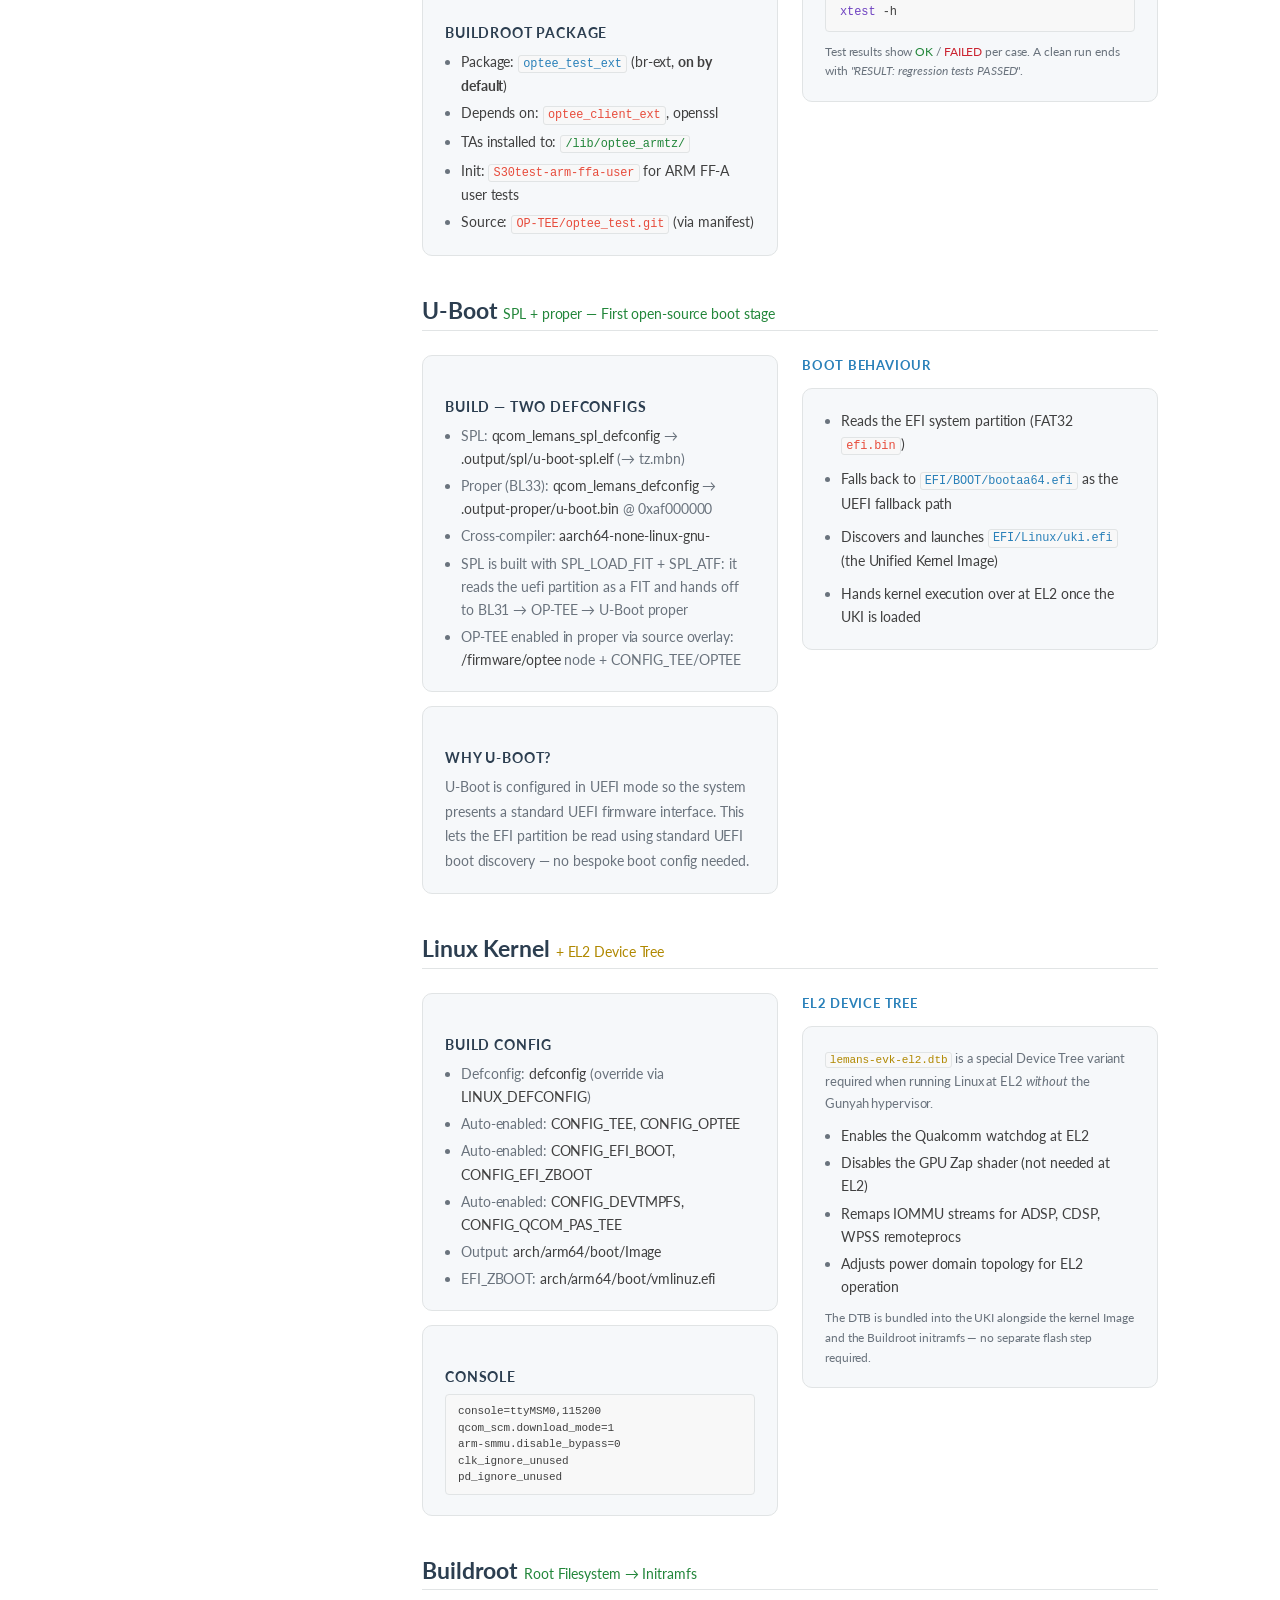
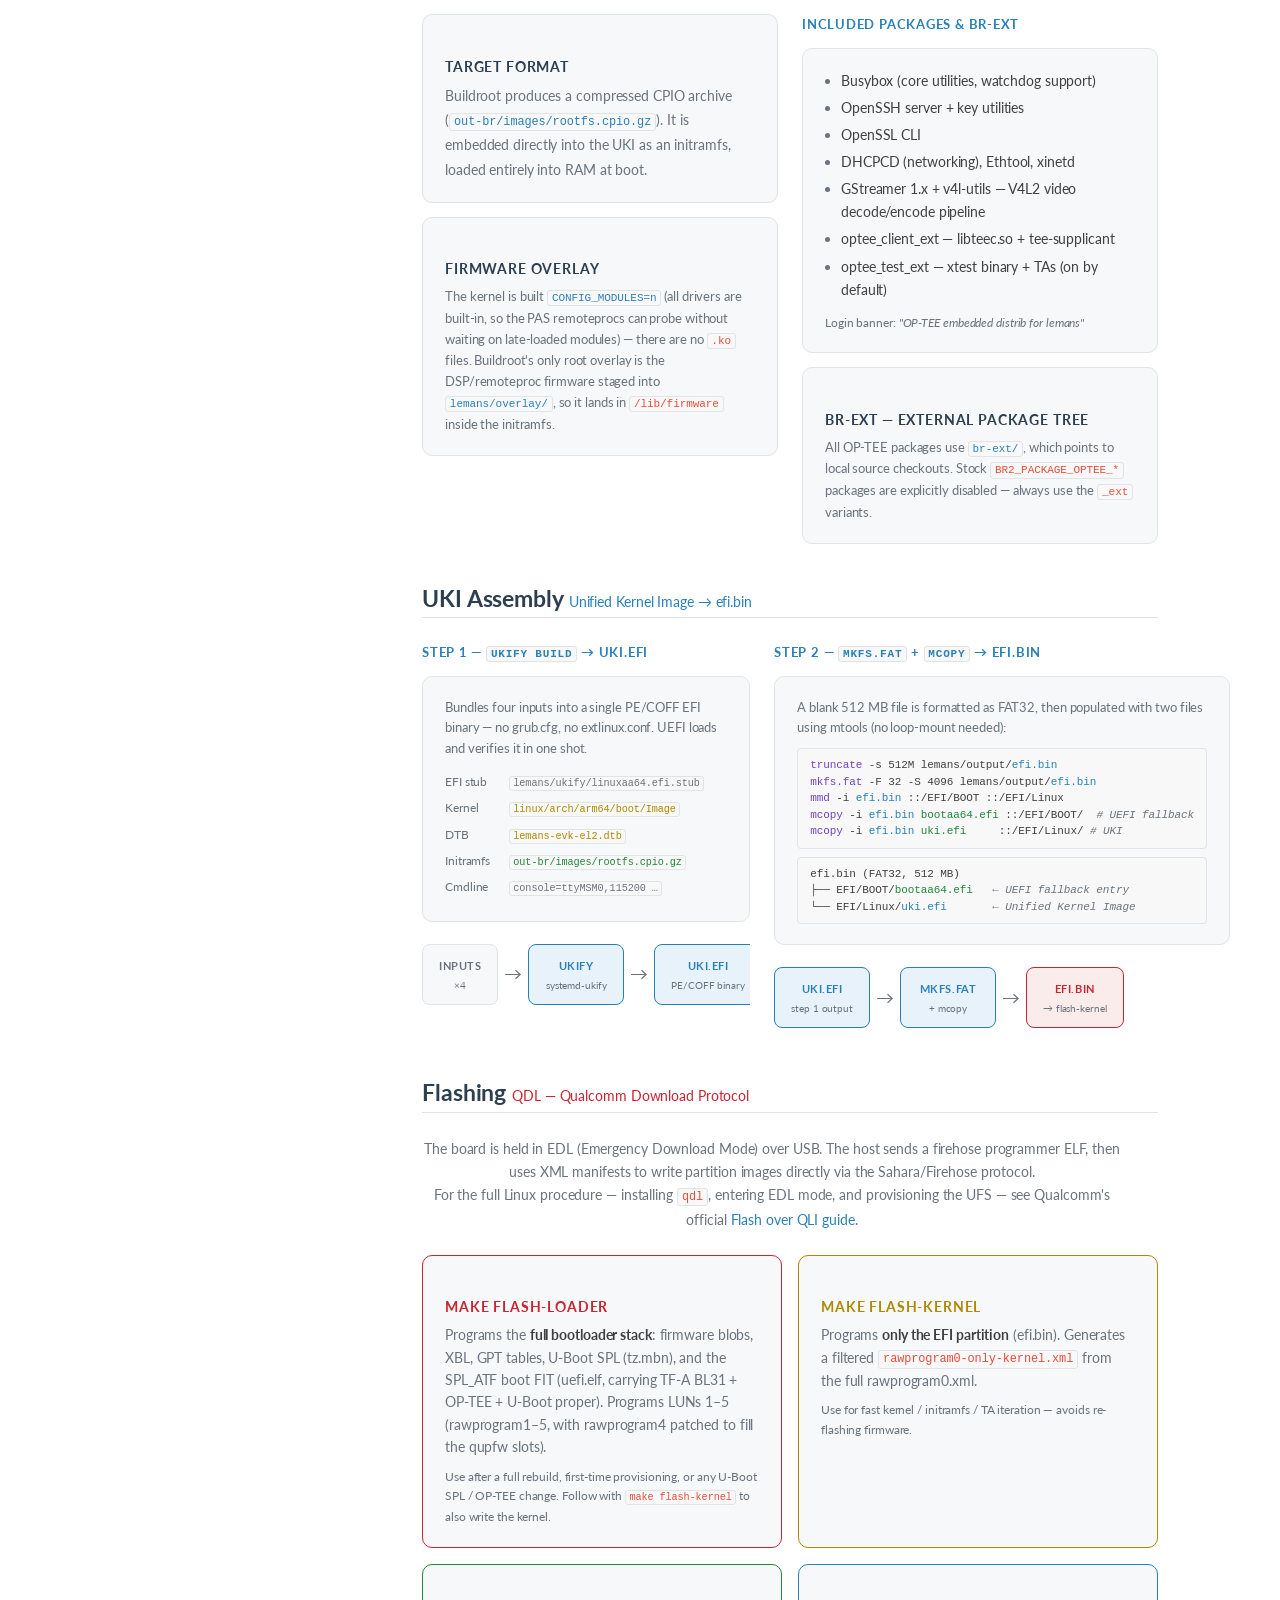
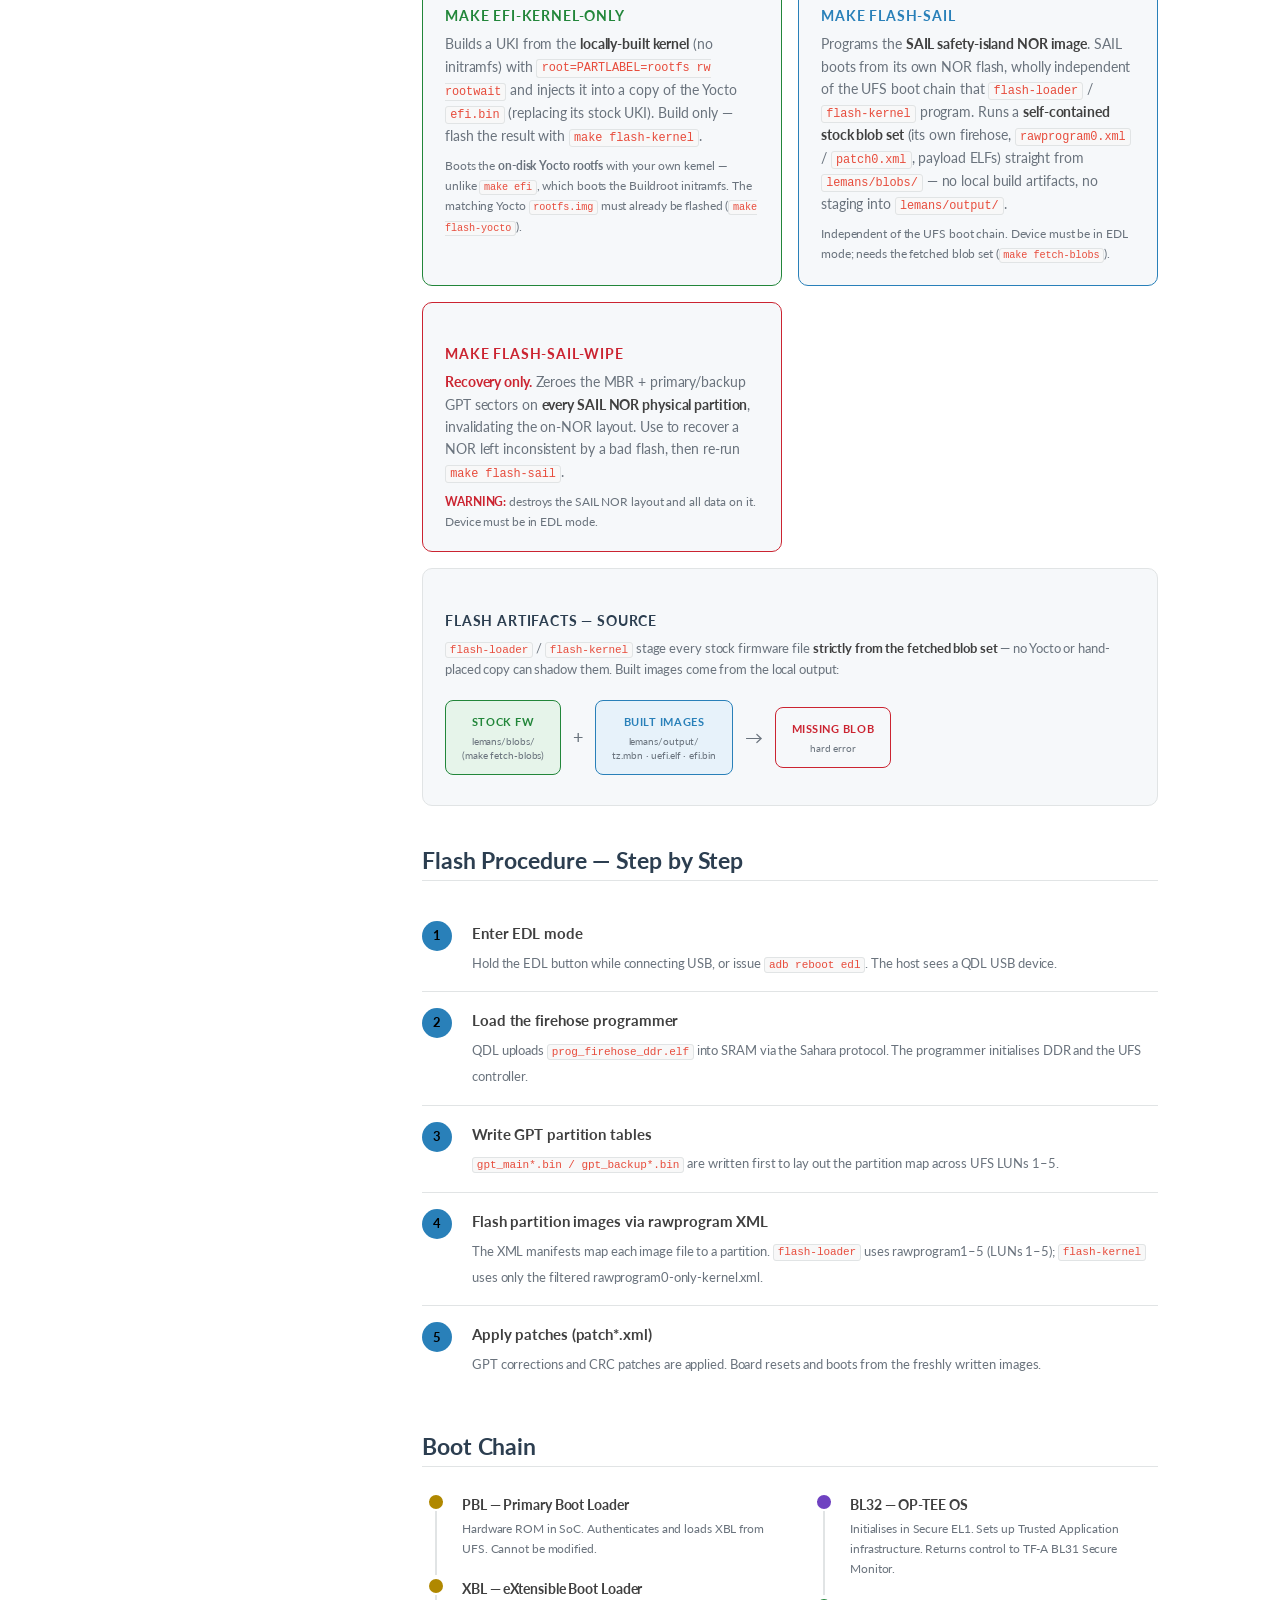
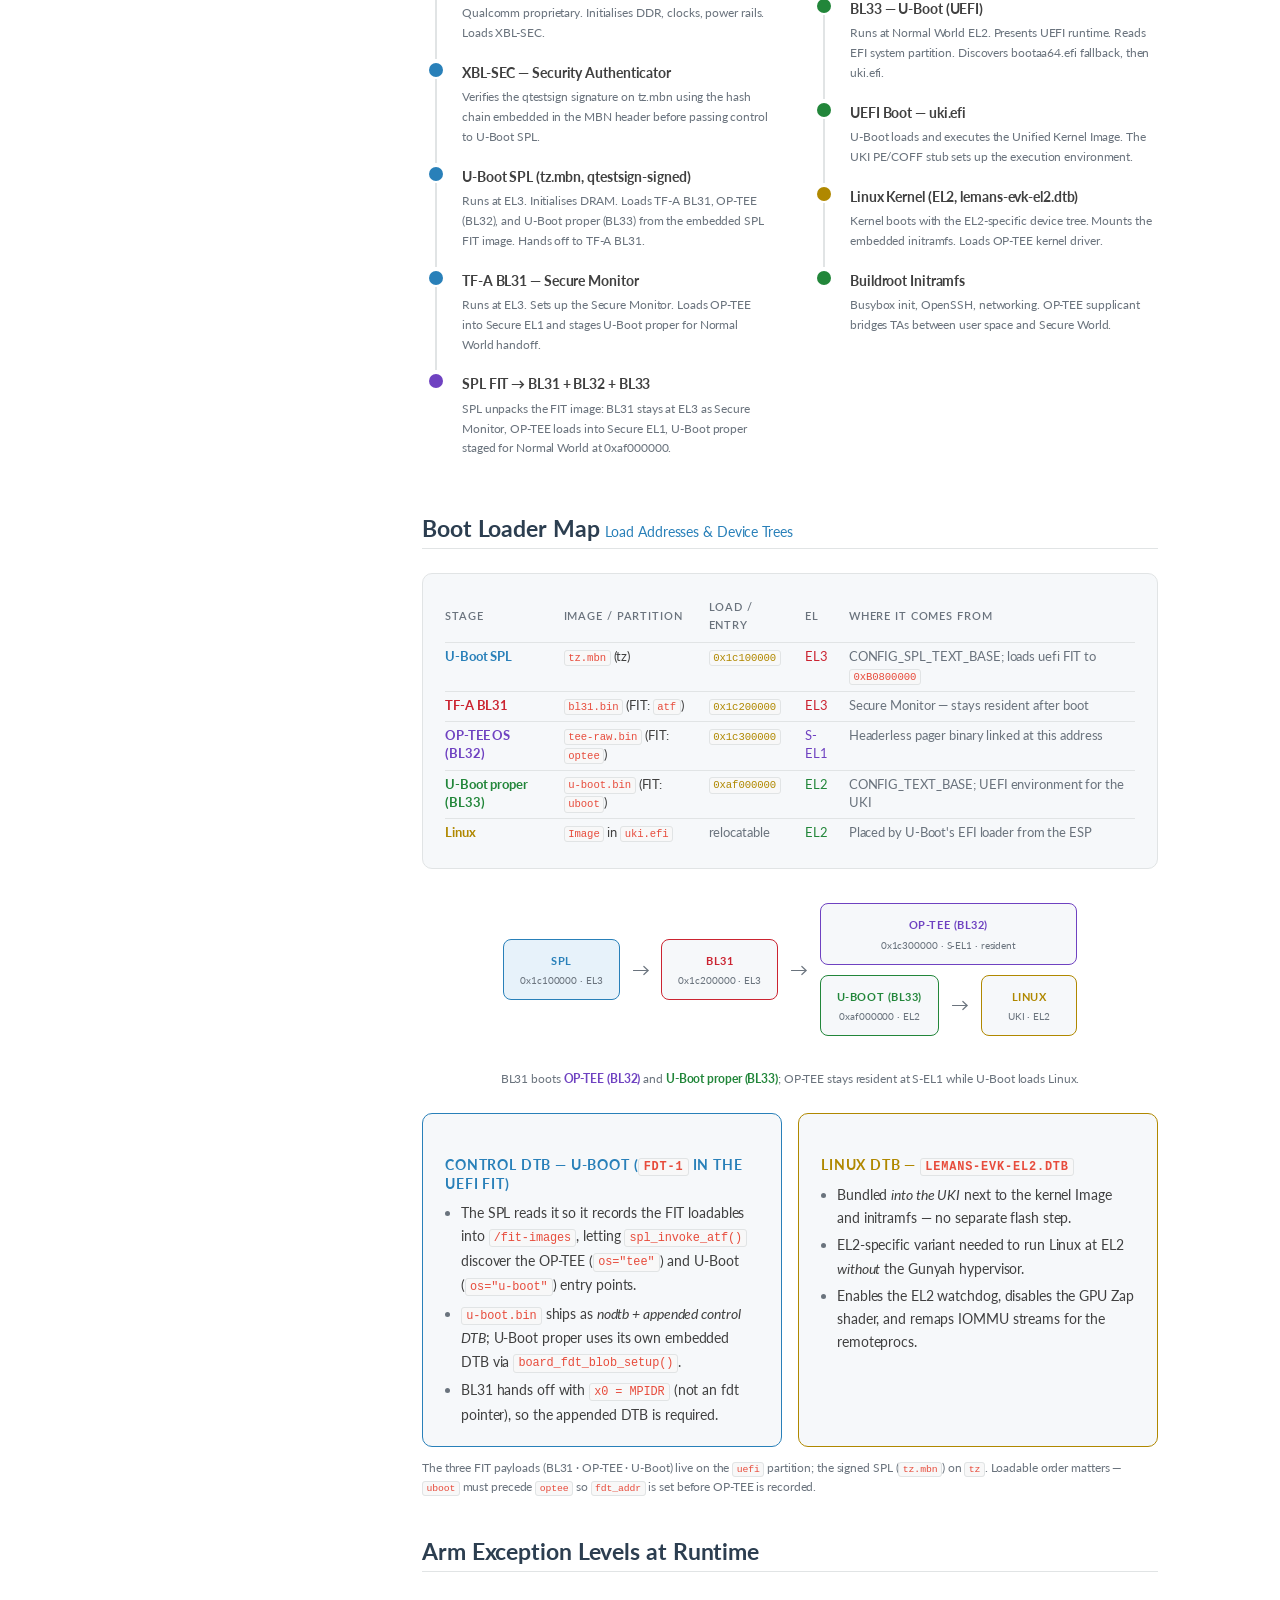
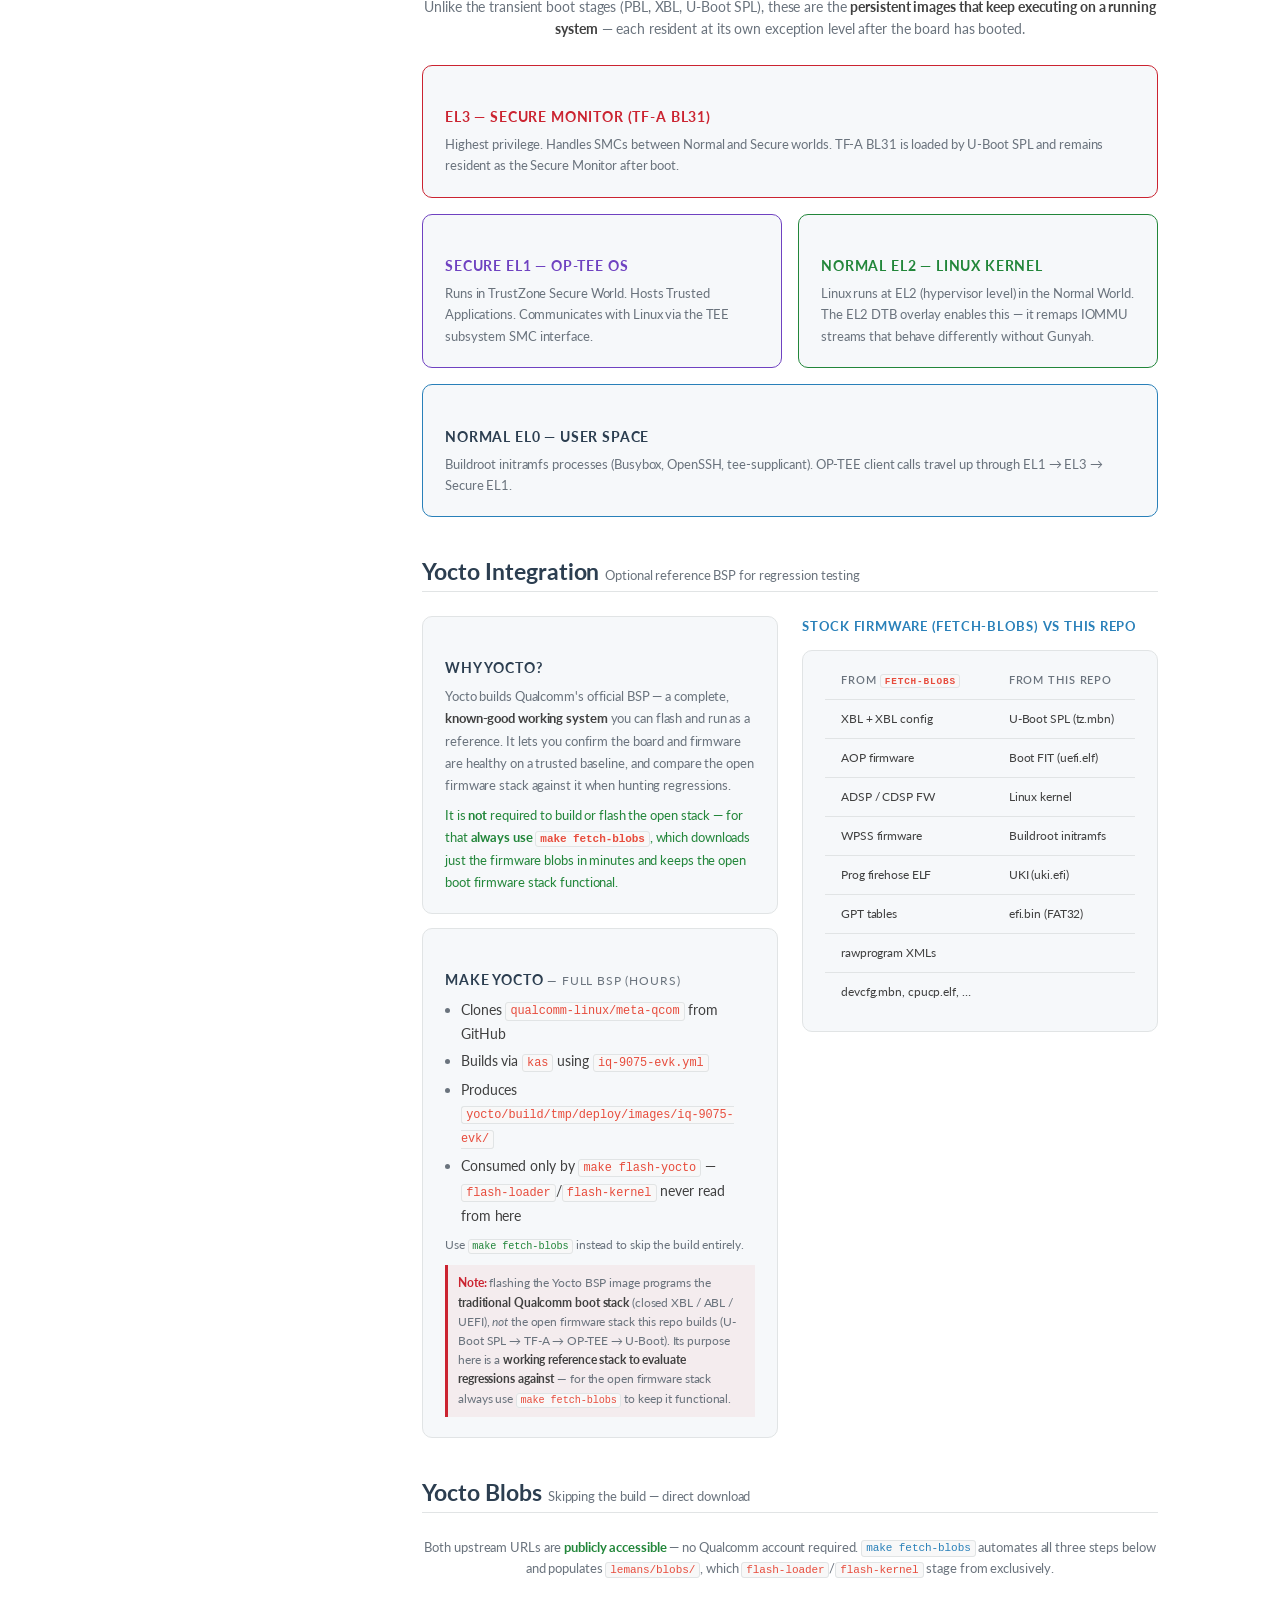
==== commit 5ff79c94: "docs: add OEM Secure-Boot Signing section, document edl-secure-* targets Adds a new "OEM Secure-Boot" ====
--- a/docs/lemans.html
+++ b/docs/lemans.html
@@ -419,6 +419,10 @@
     <div class="card" onclick="goTo('s-tfa')" style="cursor:pointer;padding:12px 14px">
       <h3 style="font-size:13px;margin-bottom:3px">U-Boot SPL</h3>
       <p style="font-size:11px;color:var(--muted)">SWIV · qtestsign (local, no CASS)</p>
+    </div>
+    <div class="card" onclick="goTo('s-oem-secboot')" style="cursor:pointer;padding:12px 14px">
+      <h3 style="font-size:13px;margin-bottom:3px">OEM Secure-Boot Signing</h3>
+      <p style="font-size:11px;color:var(--muted)">edl-secure-bootloader · fused-EVK testing</p>
     </div>
     <div class="card" onclick="goTo('s-optee')" style="cursor:pointer;padding:12px 14px">
       <h3 style="font-size:13px;margin-bottom:3px">OP-TEE TEE</h3>
@@ -759,6 +763,32 @@
       <tr>
         <td colspan="3" style="background:var(--bg);color:var(--muted);font-size:11px;font-weight:700;
             text-transform:uppercase;letter-spacing:.09em;padding:10px 16px 4px;border-bottom:none">
+          OEM Secure-Boot Signing  (fused-EVK testing — see the dedicated section above)
+        </td>
+      </tr>
+      <tr>
+        <td><code style="color:var(--yellow)">spl-oem-sign</code></td>
+        <td class="muted">tz-secure.mbn — SWIV-annotated SPL, OEM-signed via <code>sectools --image-id TZ</code></td>
+        <td class="muted">Local sectools TEST key, no CASS. Kept separate from <code>tz.mbn</code> (qtestsign's output) — running <code>make spl</code> can't clobber it and vice versa.</td>
+      </tr>
+      <tr style="background:#e7f2fa;outline:1px solid var(--accent)">
+        <td>
+          <code style="color:var(--accent);font-size:13px">edl-secure-bootloader</code>
+        </td>
+        <td class="muted">Same as <code>edl-bootloader</code> (LUN1-4), with XBL/XBL-CONFIG/TZ all OEM-signed</td>
+        <td class="muted">Fast re-flash for OEM secure-boot testing — e.g. after cherry-picking new PAS auth commits into optee_os</td>
+      </tr>
+      <tr style="background:#e7f2fa;outline:1px solid var(--accent)">
+        <td>
+          <code style="color:var(--accent);font-size:13px">edl-secure-package</code>
+        </td>
+        <td class="muted">Same as <code>edl-package</code> (LUN0-5, full image), with XBL/XBL-CONFIG/TZ all OEM-signed</td>
+        <td class="muted">Full-image OEM secure-boot package. Both edl-secure-* targets leave <code>uefi.elf</code> unsigned — not required for this bootflow.</td>
+      </tr>
+
+      <tr>
+        <td colspan="3" style="background:var(--bg);color:var(--muted);font-size:11px;font-weight:700;
+            text-transform:uppercase;letter-spacing:.09em;padding:10px 16px 4px;border-bottom:none">
           Source Overlays  (local u-boot / linux patches, not committed upstream)
         </td>
       </tr>
@@ -847,6 +877,112 @@
   </div>
   <p style="max-width:960px; width:100%; font-size:12px; color:var(--muted); margin-top:12px">
     qtestsign is auto-fetched by <code>make spl</code> if not already present at <code>$(ROOT)/qtestsign</code>.
+  </p>
+</section>
+
+<!-- ─────────────────────────────────────────────────
+     SLIDE 6b — OEM SECURE-BOOT SIGNING
+───────────────────────────────────────────────── -->
+<section id="s-oem-secboot" data-sec data-sec-title="OEM Secure-Boot Signing">
+  <h2>OEM Secure-Boot Signing <span style="color:var(--red);font-weight:400;font-size:.6em">edl-secure-bootloader / edl-secure-package</span></h2>
+  <div class="rtd-note" style="max-width:960px; width:100%; margin-bottom:18px">
+    <strong>qtestsign does not produce a real signature.</strong> Its own docstring
+    says so directly: no signature is generated, and it only works on devices
+    with firmware secure boot <em>disabled</em>. On a Lemans EVK with
+    <code>OEM_SECURE_BOOT</code> + <code>PK_HASH_0</code> fused, PBL/XBL-SEC
+    authenticates every SBL1-loaded boot-chain image against the OEM root of
+    trust — an image signed by qtestsign (or unsigned) is silently truncated
+    to a bogus 148-byte stub instead of loaded. <code>edl-secure-bootloader</code>
+    / <code>edl-secure-package</code> exist to produce a package that actually
+    boots on a fused board.
+  </div>
+  <div class="card-grid cols2" style="max-width:960px; margin-bottom:18px">
+    <div class="card">
+      <h3>What gets OEM-signed</h3>
+      <ul>
+        <li><span>XBL — <code>lemans/blobs/xbl.elf</code> (stock Qualcomm blob, already OEM-signed as shipped)</span></li>
+        <li><span>XBL-CONFIG — <code>lemans/blobs/xbl_config.elf</code> (same, already OEM-signed as shipped)</span></li>
+        <li><span>TZ — the SPL, via <code>spl-oem-sign</code> → <code>tz-secure.mbn</code></span></li>
+      </ul>
+    </div>
+    <div class="card">
+      <h3>What does NOT need OEM-signing here</h3>
+      <ul>
+        <li><span>UEFI — <code>uefi.elf</code> (the SPL_ATF FIT: BL31 + OP-TEE + U-Boot proper)</span></li>
+      </ul>
+      <p style="font-size:12px; color:var(--muted); margin-top:8px; line-height:1.5">
+        This is platform-specific, not a general rule — see below. It also
+        differs from <code>sandbox.lemans</code>'s TF-A-BL2 bootflow, where
+        the FIP <strong style="color:var(--text)">does</strong> require OEM
+        signing.
+      </p>
+    </div>
+  </div>
+  <h3 style="max-width:960px; width:100%; font-size:14px; font-weight:700; color:var(--accent); text-transform:uppercase; letter-spacing:.06em; margin-bottom:12px">Why UEFI/FIP signing is required for TF-A BL2 but not for U-Boot SPL</h3>
+  <p style="max-width:960px; width:100%; font-size:13px; color:var(--muted); margin-bottom:14px; line-height:1.6">
+    This was confirmed on hardware, not assumed. In a successful U-Boot SPL
+    boot with <code>uefi.elf</code> deliberately left <strong style="color:var(--text)">unsigned</strong>,
+    the SBL1 boot profiler showed XBL-SEC truncating <code>APPSBL</code>
+    (its name for the uefi partition) to a 148-byte stub with no
+    <code>Segments hash check</code> line — the same rejection signature
+    seen for an unsigned TZ — and the board still booted to Linux. The two
+    bootflows differ in <strong style="color:var(--text)">who reads the FIT
+    and from where</strong>, not in XBL-SEC policy or firmware version
+    (both were investigated and ruled out):
+  </p>
+  <div class="card-grid cols2" style="max-width:960px">
+    <div class="card" style="border-color:var(--red)">
+      <h3 style="color:var(--red)">TF-A BL2 (sandbox.lemans)</h3>
+      <p style="font-size:13px; line-height:1.6; margin-bottom:8px">
+        BL2 trusts a fixed physical address (<code>PLAT_QTI_FIP_IOBASE =
+        0xaf000000</code>) that XBL-SEC is expected to have already loaded
+        the FIP into during SBL1. If XBL-SEC rejected an unsigned FIP, BL2
+        reads a 148-byte stub there and fails:
+        <code>BL2: Failed to load image id 3 (-2)</code>.
+      </p>
+      <p style="font-size:12px; color:var(--muted)">
+        That <code>-2</code> is <code>ENOENT</code> from a FIP
+        Table-of-Contents lookup miss (<code>io_fip.c</code>) — not a BL2
+        auth rejection. <code>TRUSTED_BOARD_BOOT</code> is 0 in this build,
+        so FIP signature checking is compiled out of BL2 entirely. The real
+        fault is one stage earlier, in XBL-SEC. <strong style="color:var(--text)">uefi.elf
+        must be OEM-signed</strong> for this bootflow to work.
+      </p>
+    </div>
+    <div class="card" style="border-color:var(--green)">
+      <h3 style="color:var(--green)">U-Boot SPL (this build root)</h3>
+      <p style="font-size:13px; line-height:1.6; margin-bottom:8px">
+        SPL (<code>SPL_LOAD_FIT</code> + <code>SPL_ATF</code>) does not rely
+        on an XBL-SEC-loaded DRAM copy at all — it reads the
+        <code>uefi</code> partition itself, directly off UFS, via U-Boot's
+        own FIT parser.
+      </p>
+      <p style="font-size:12px; color:var(--muted)">
+        A truncated/garbage copy sitting in DRAM from XBL-SEC's rejection
+        is irrelevant: SPL goes back to storage and gets the real FIT
+        regardless of whether XBL-SEC ever approved it. <strong style="color:var(--text)">uefi.elf
+        does not need OEM signing</strong> for this bootflow — signing it
+        anyway would be harmless, just not required.
+      </p>
+    </div>
+  </div>
+  <h3 style="max-width:960px; width:100%; font-size:14px; font-weight:700; color:var(--accent); text-transform:uppercase; letter-spacing:.06em; margin:24px 0 12px">Signing Command (<code>make spl-oem-sign</code>)</h3>
+  <div class="card" style="max-width:960px">
+    <pre style="font-size:11px; padding:8px 12px"><span class="fn">sectools</span> secure-image u-boot/.output/spl/<span class="val">u-boot-spl-swiv.elf</span> \
+  --outfile lemans/output/<span class="val">tz-secure.mbn</span> \
+  --image-id <span class="str">TZ</span> \
+  --security-profile lemans/security/<span class="val">lemans_tz_security_profile.xml</span> \
+  --sign --signing-mode <span class="str">TEST</span>
+
+<span class="cmt"># Local sectools TEST key — no CASS / QTI-REMOTE server needed</span>
+<span class="cmt"># Same command shape for XBL / XBL-CONFIG, just --image-id XBL / XBL-CONFIG</span></pre>
+  </div>
+  <p style="max-width:960px; width:100%; font-size:12px; color:var(--muted); margin-top:12px">
+    <code>edl-secure-bootloader</code> (LUN1-4, fast re-flash) and
+    <code>edl-secure-package</code> (LUN0-5, full image) both run this as
+    part of their build; verify with
+    <code>sectools secure-image --inspect lemans/output/edl-secure-bootloader/tz.mbn</code>
+    — look for <code>OEM Signature Size: 104 (bytes)</code>.
   </p>
 </section>
 
@@ -1272,6 +1408,28 @@
         <code>make flash-kernel</code>.
       </p>
       <p style="font-size:12px; color:var(--muted)">Boots the <strong>on-disk Yocto rootfs</strong> with your own kernel — unlike <code>make efi</code>, which boots the Buildroot initramfs. The matching Yocto <code>rootfs.img</code> must already be flashed (<code>make flash-yocto</code>).</p>
+    </div>
+    <div class="card" style="border-color:var(--accent)">
+      <h3 style="color:var(--accent)">make flash-sail</h3>
+      <p style="margin-bottom:8px; line-height:1.6">
+        Programs the <strong style="color:var(--text)">SAIL safety-island NOR image</strong>.
+        SAIL boots from its own NOR flash, wholly independent of the UFS boot chain that
+        <code>flash-loader</code> / <code>flash-kernel</code> program. Runs a
+        <strong style="color:var(--text)">self-contained stock blob set</strong> (its own firehose,
+        <code>rawprogram0.xml</code> / <code>patch0.xml</code>, payload ELFs) straight from
+        <code>lemans/blobs/</code> — no local build artifacts, no staging into <code>lemans/output/</code>.
+      </p>
+      <p style="font-size:12px; color:var(--muted)">Independent of the UFS boot chain. Device must be in EDL mode; needs the fetched blob set (<code>make fetch-blobs</code>).</p>
+    </div>
+    <div class="card" style="border-color:var(--red)">
+      <h3 style="color:var(--red)">make flash-sail-wipe</h3>
+      <p style="margin-bottom:8px; line-height:1.6">
+        <strong style="color:var(--red)">Recovery only.</strong> Zeroes the MBR + primary/backup GPT
+        sectors on <strong style="color:var(--text)">every SAIL NOR physical partition</strong>,
+        invalidating the on-NOR layout. Use to recover a NOR left inconsistent by a bad flash, then
+        re-run <code>make flash-sail</code>.
+      </p>
+      <p style="font-size:12px; color:var(--muted)"><strong style="color:var(--red)">WARNING:</strong> destroys the SAIL NOR layout and all data on it. Device must be in EDL mode.</p>
     </div>
   </div>
   <div class="card" style="max-width:860px; margin-top:16px">
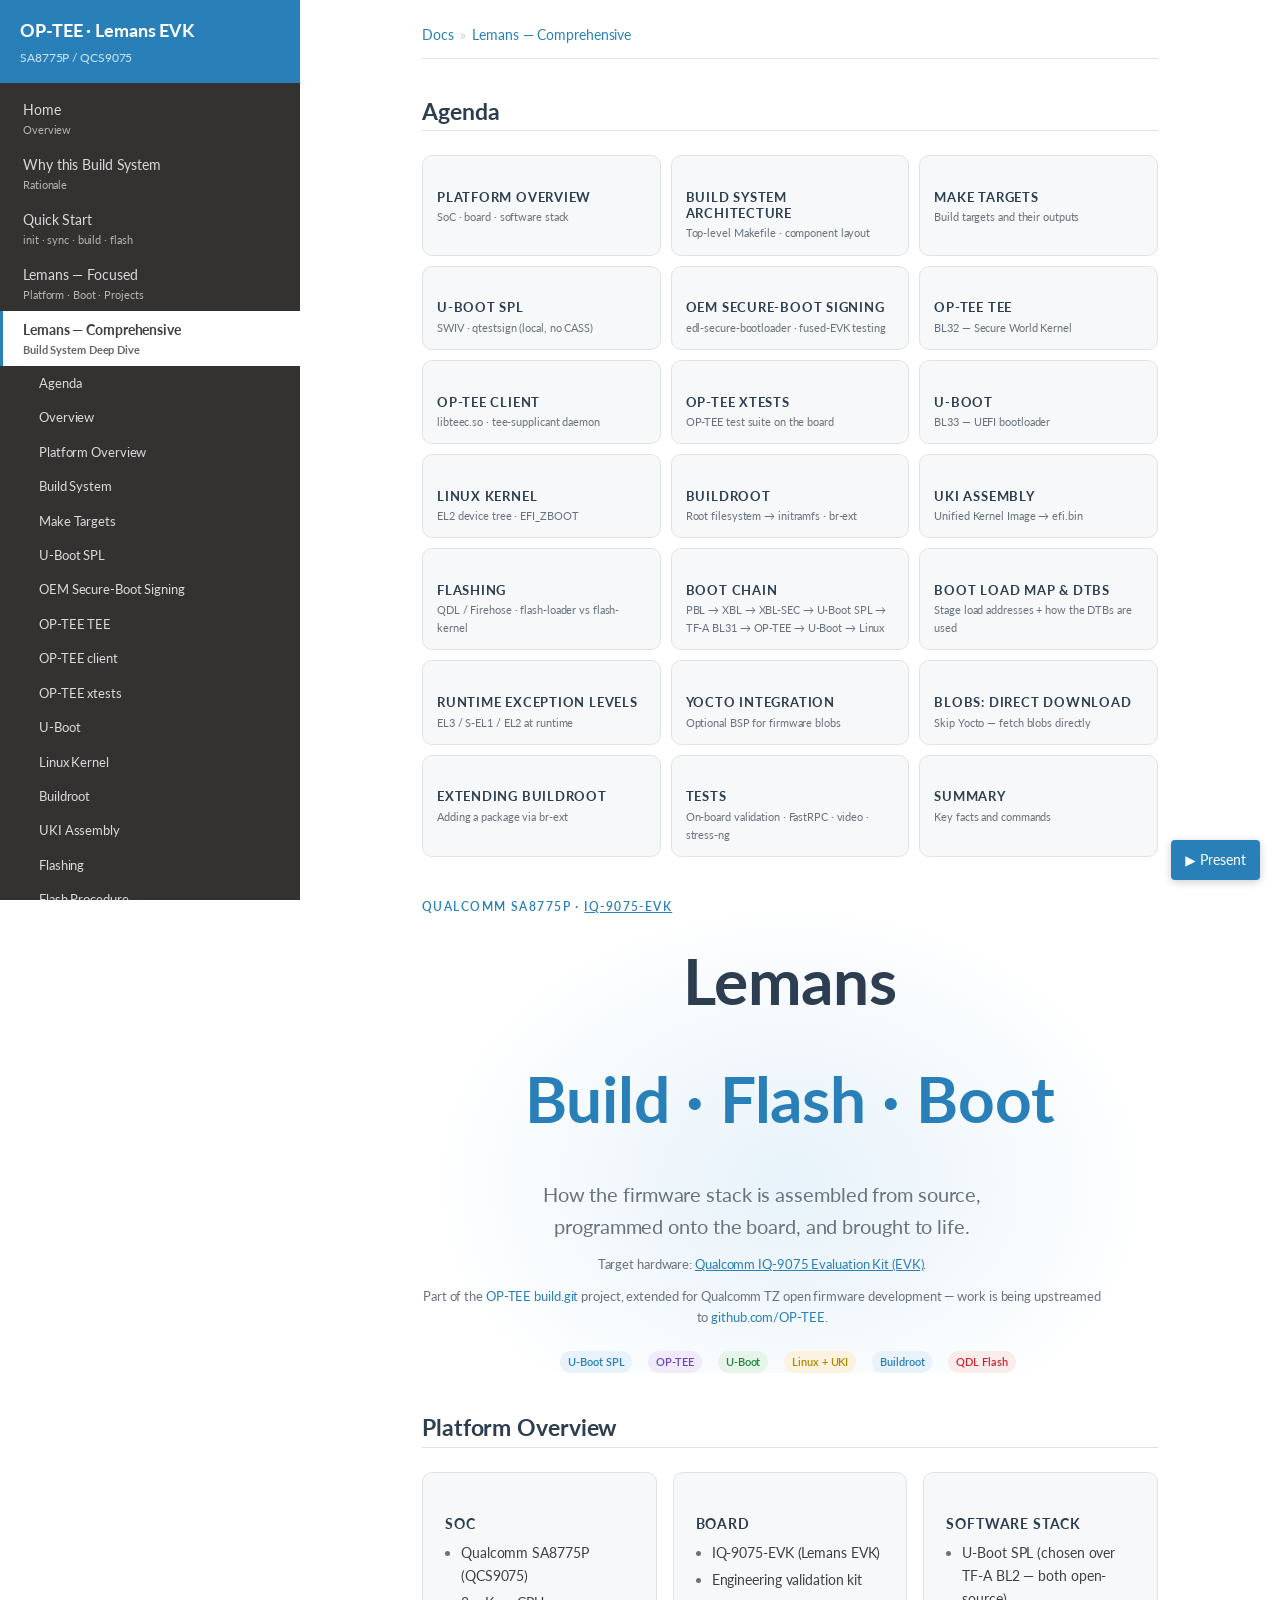
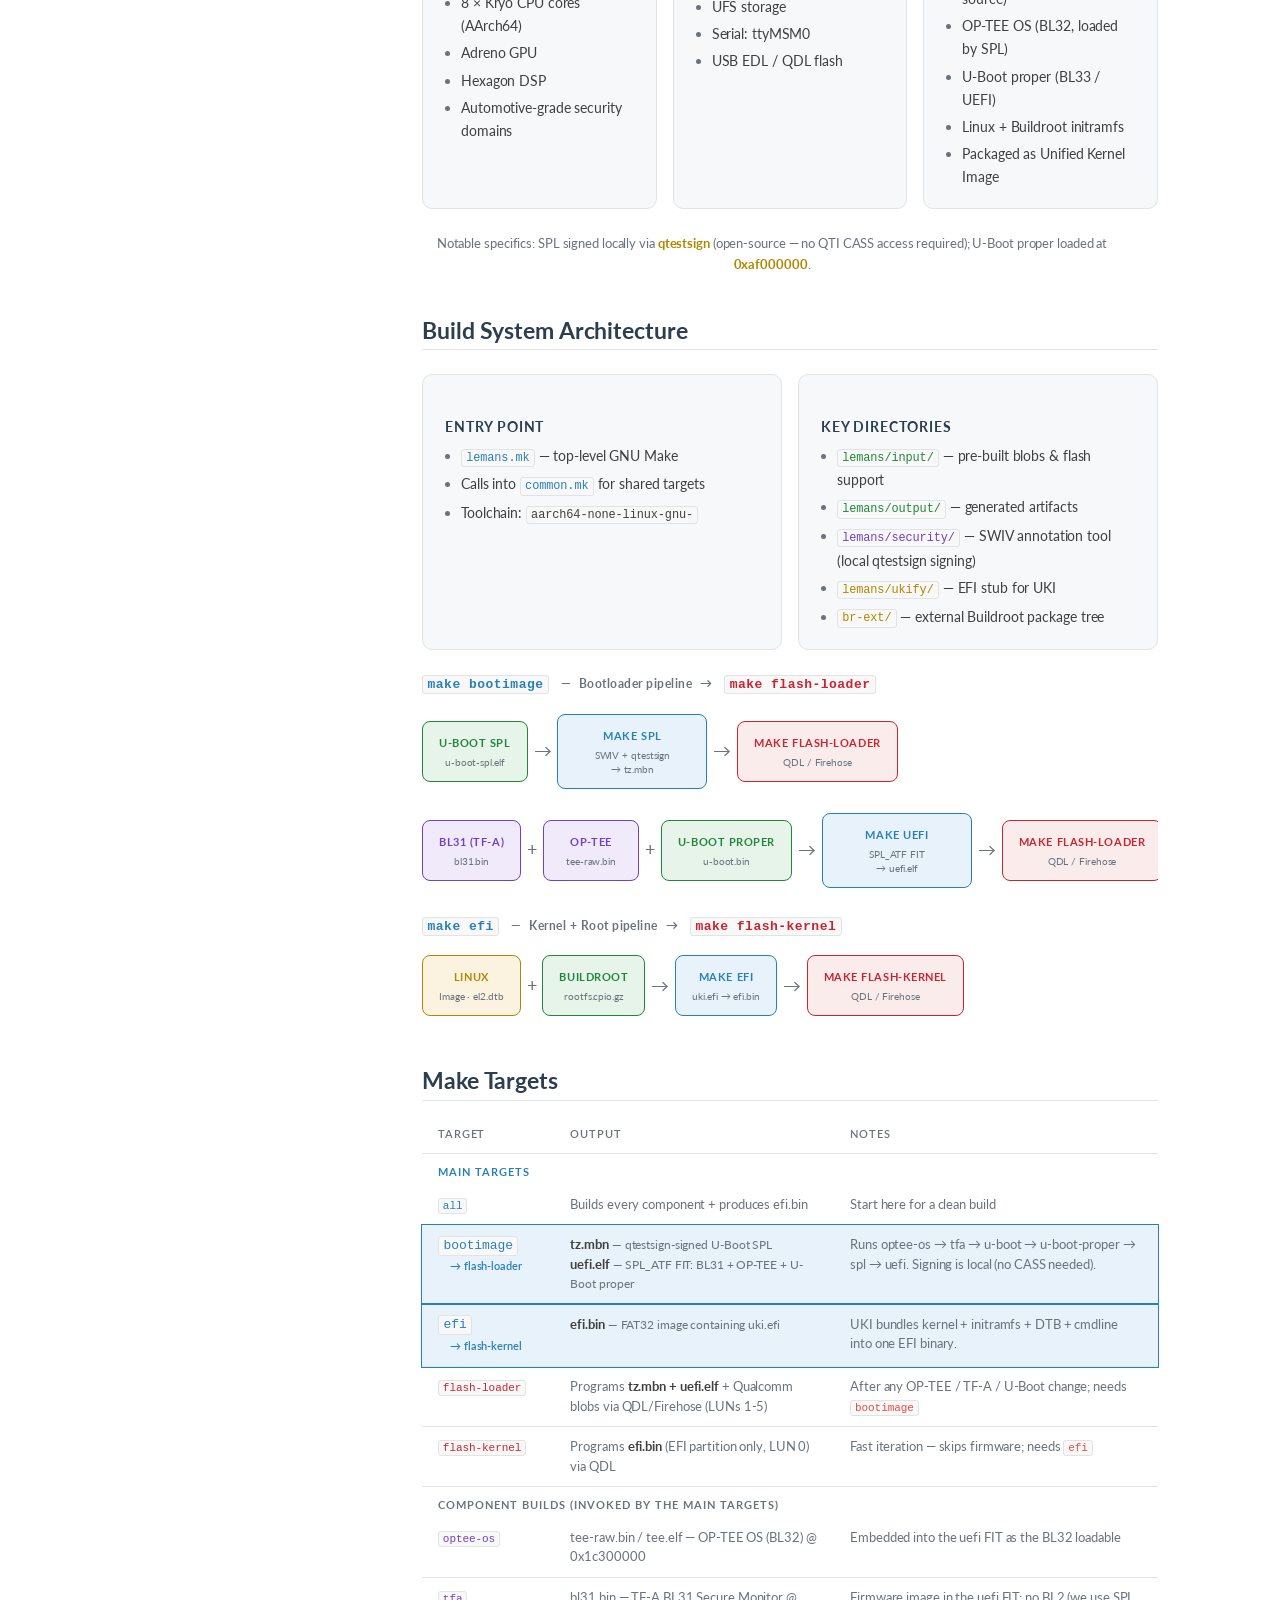
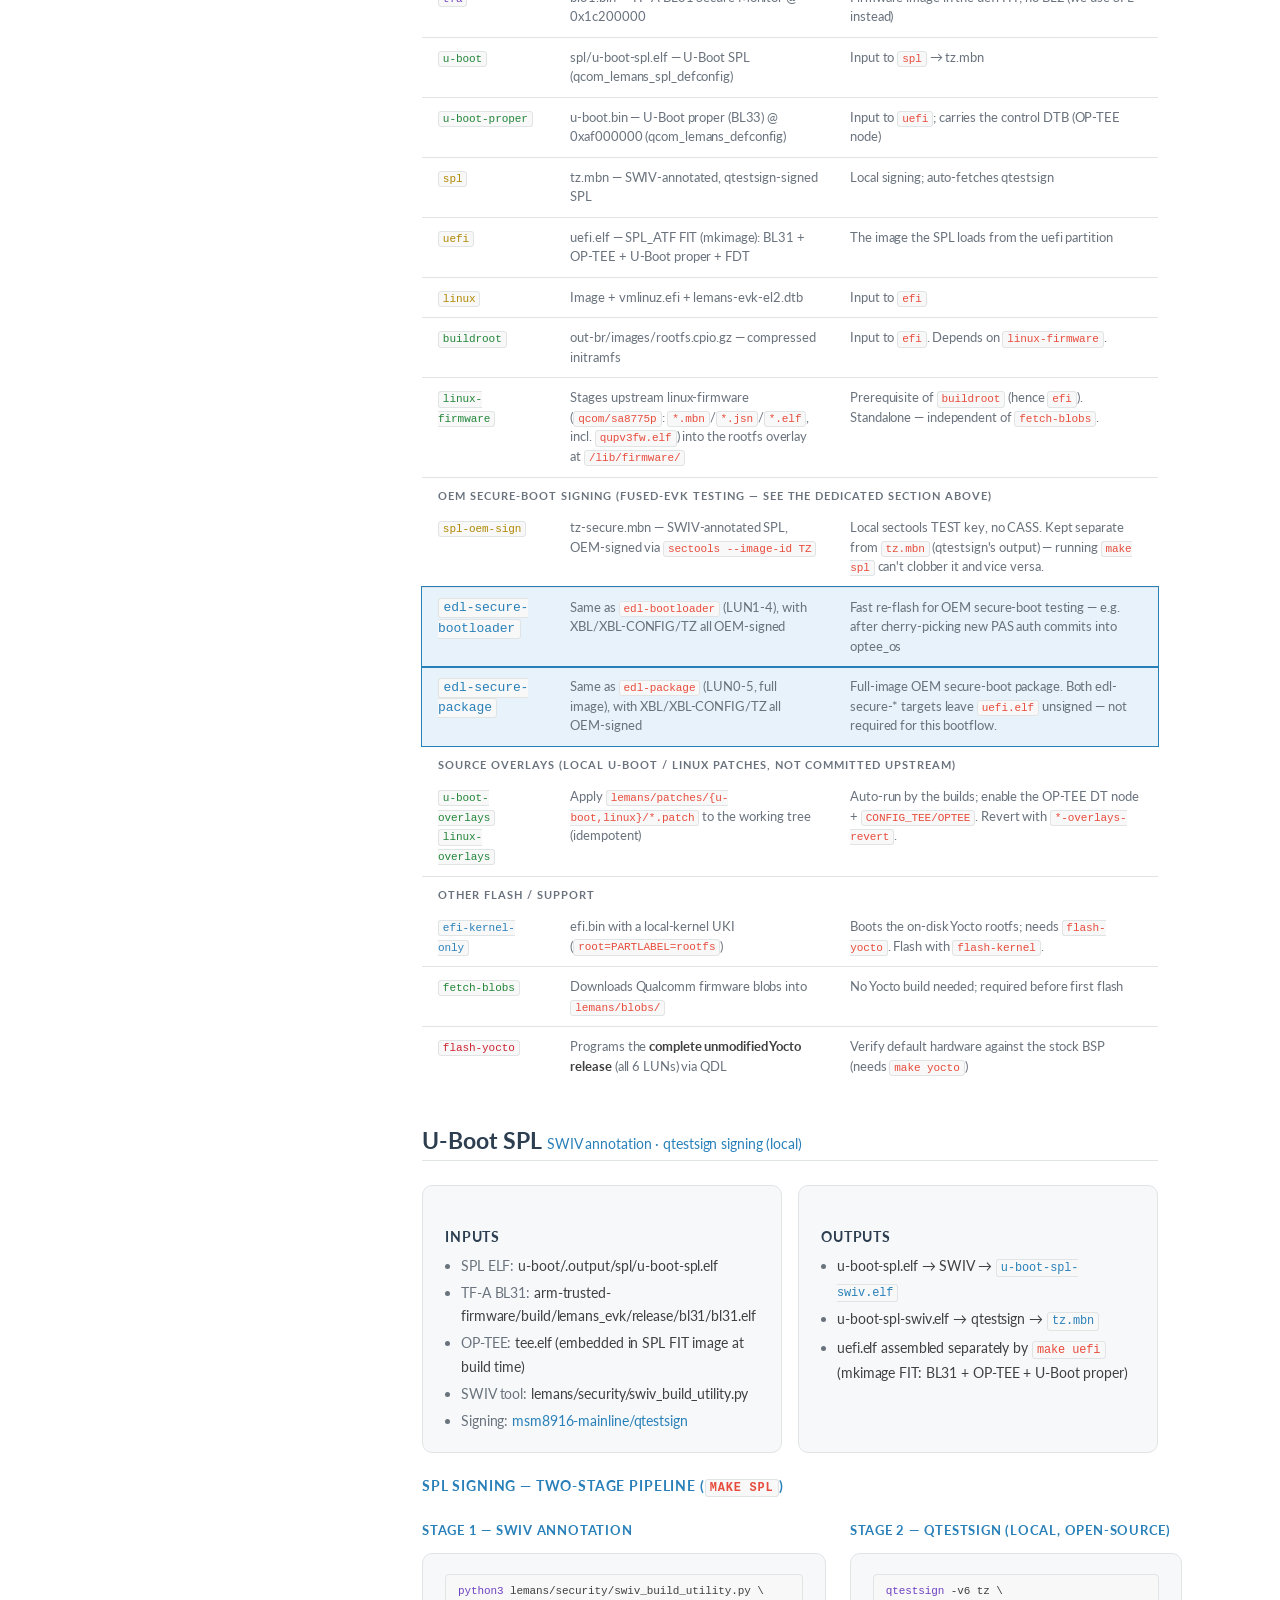
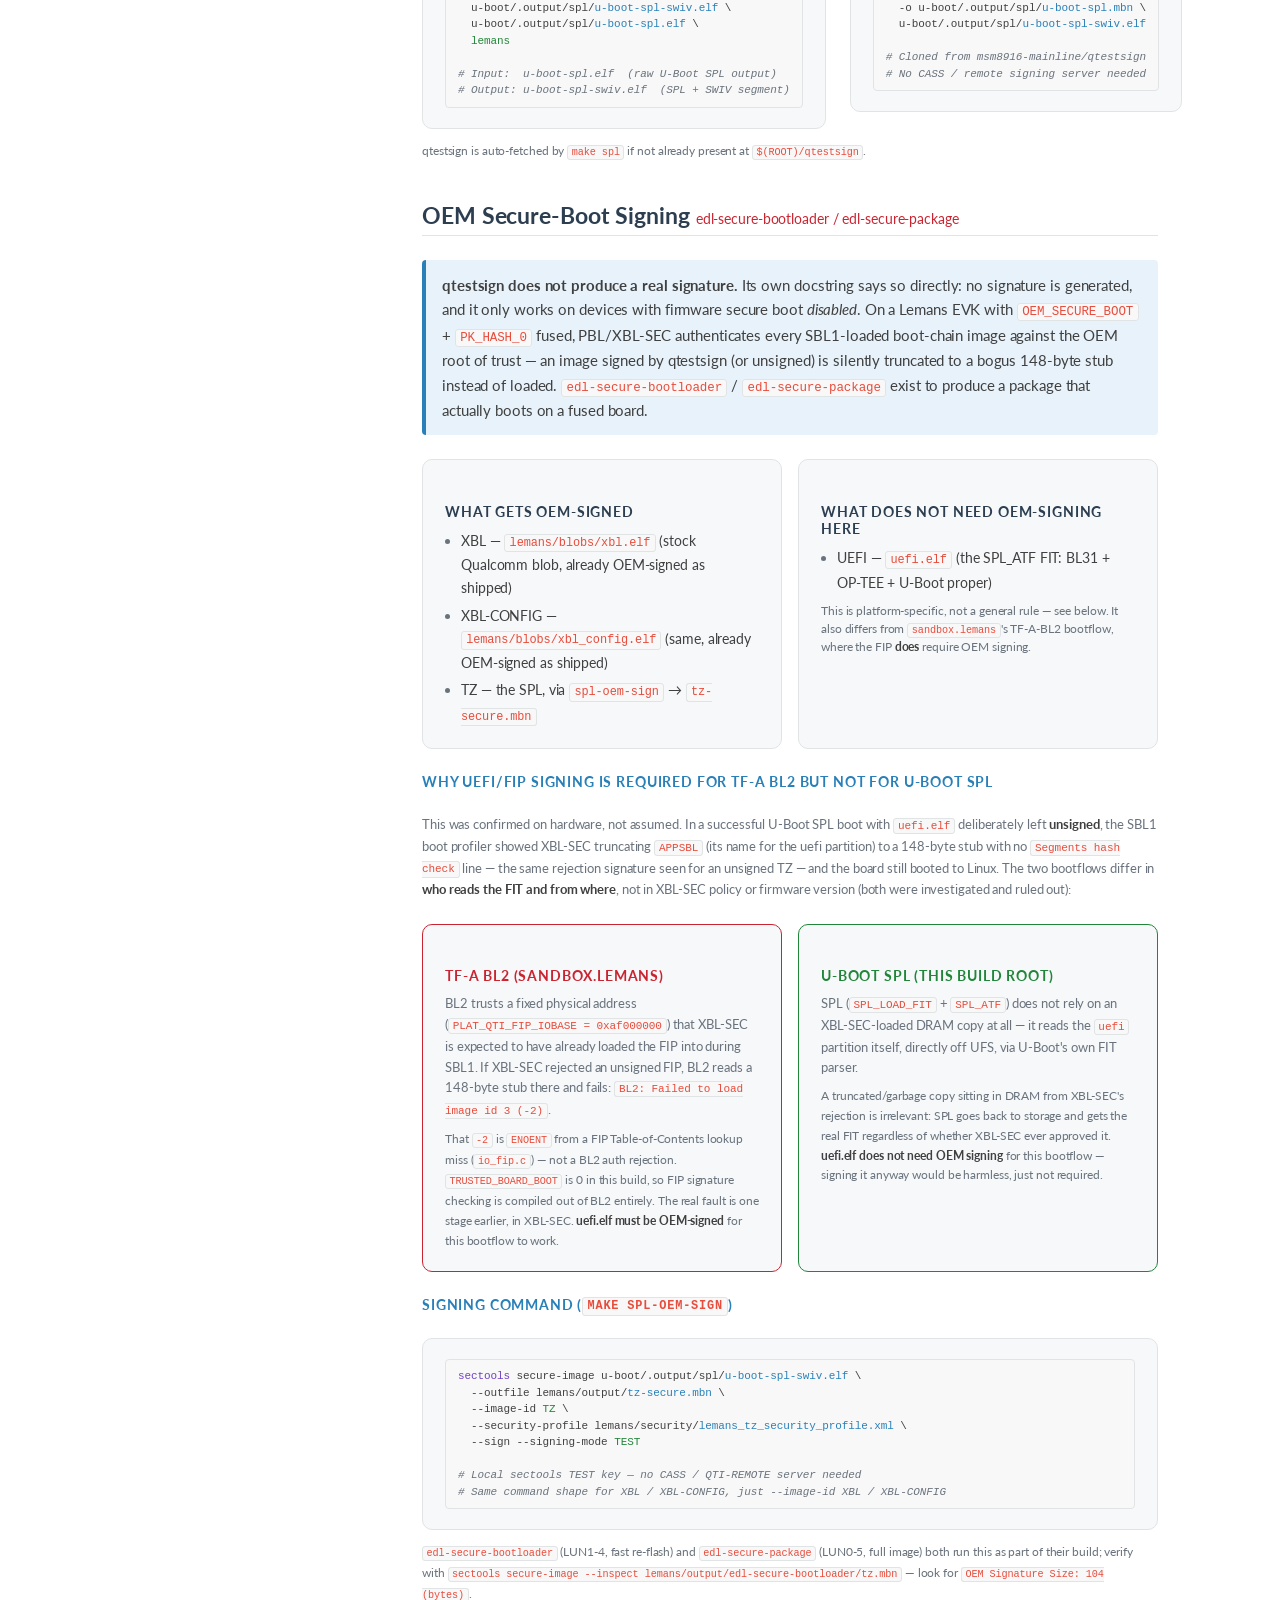
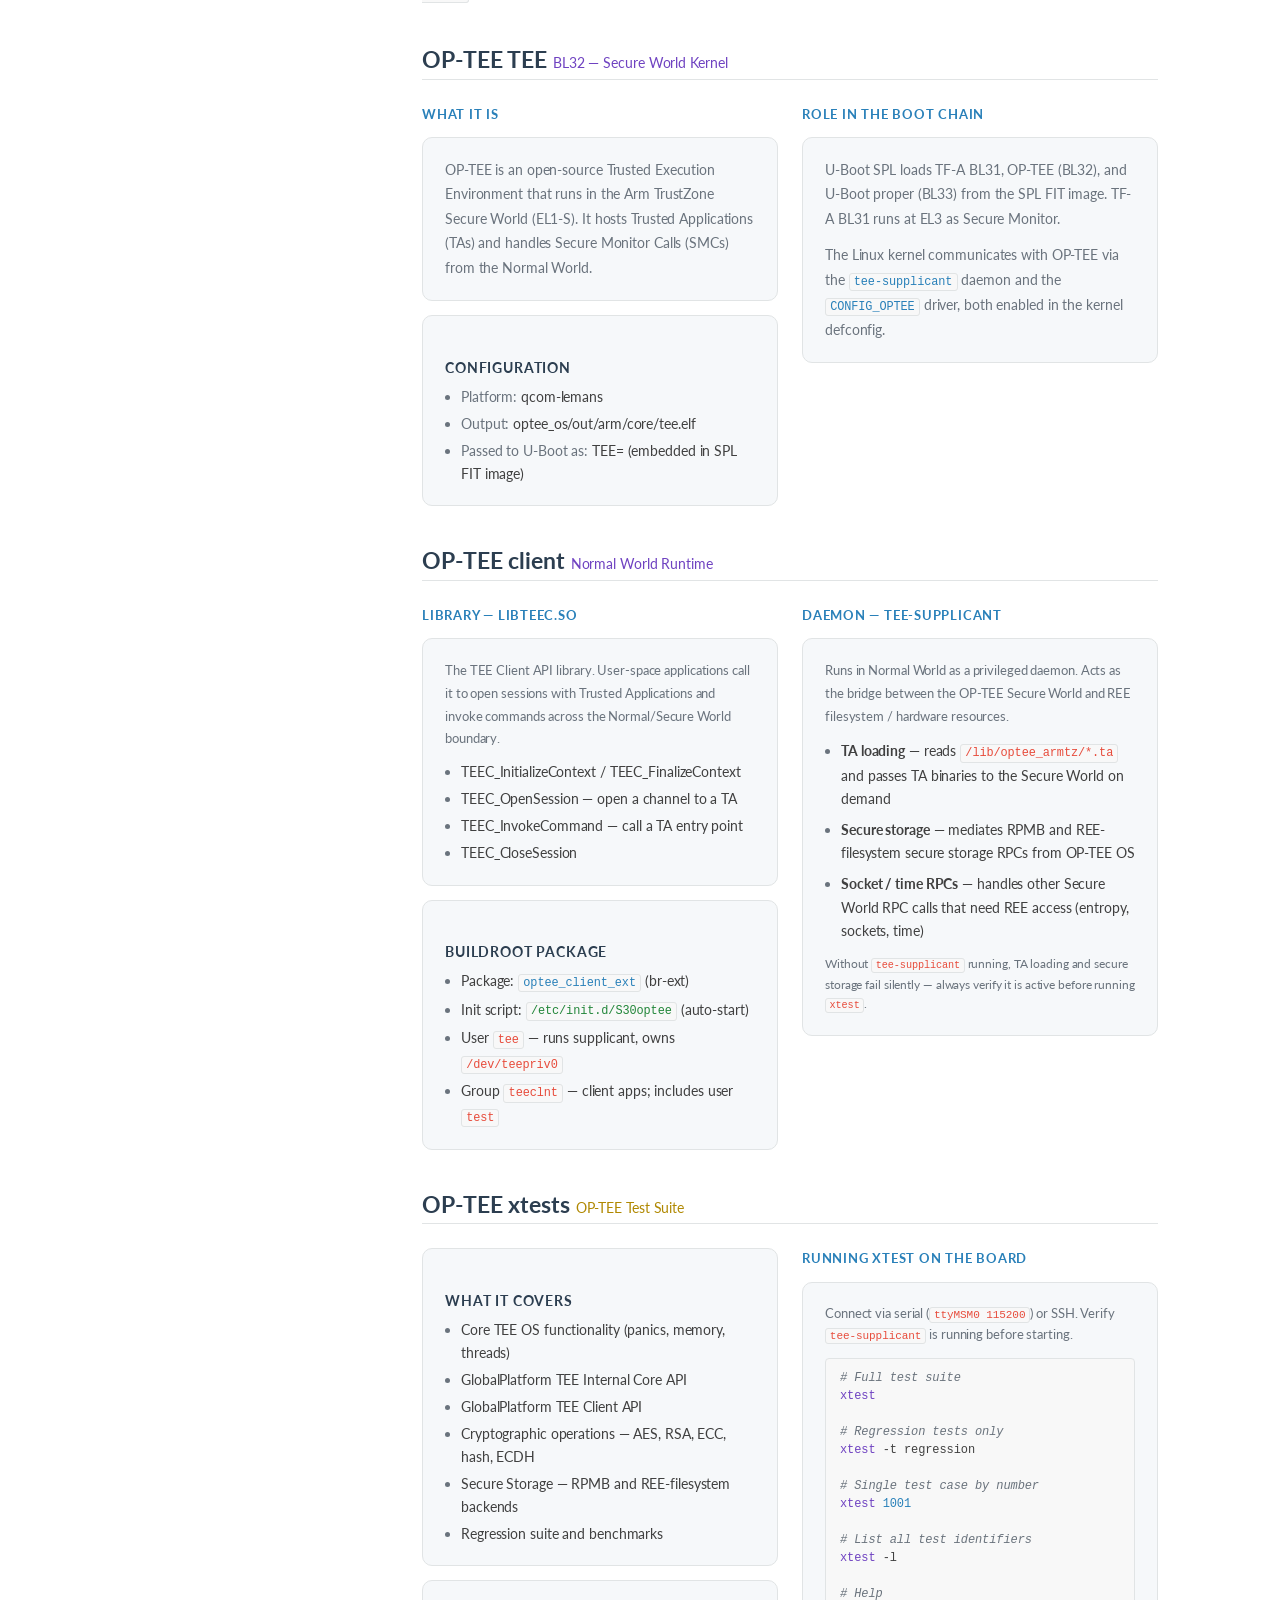
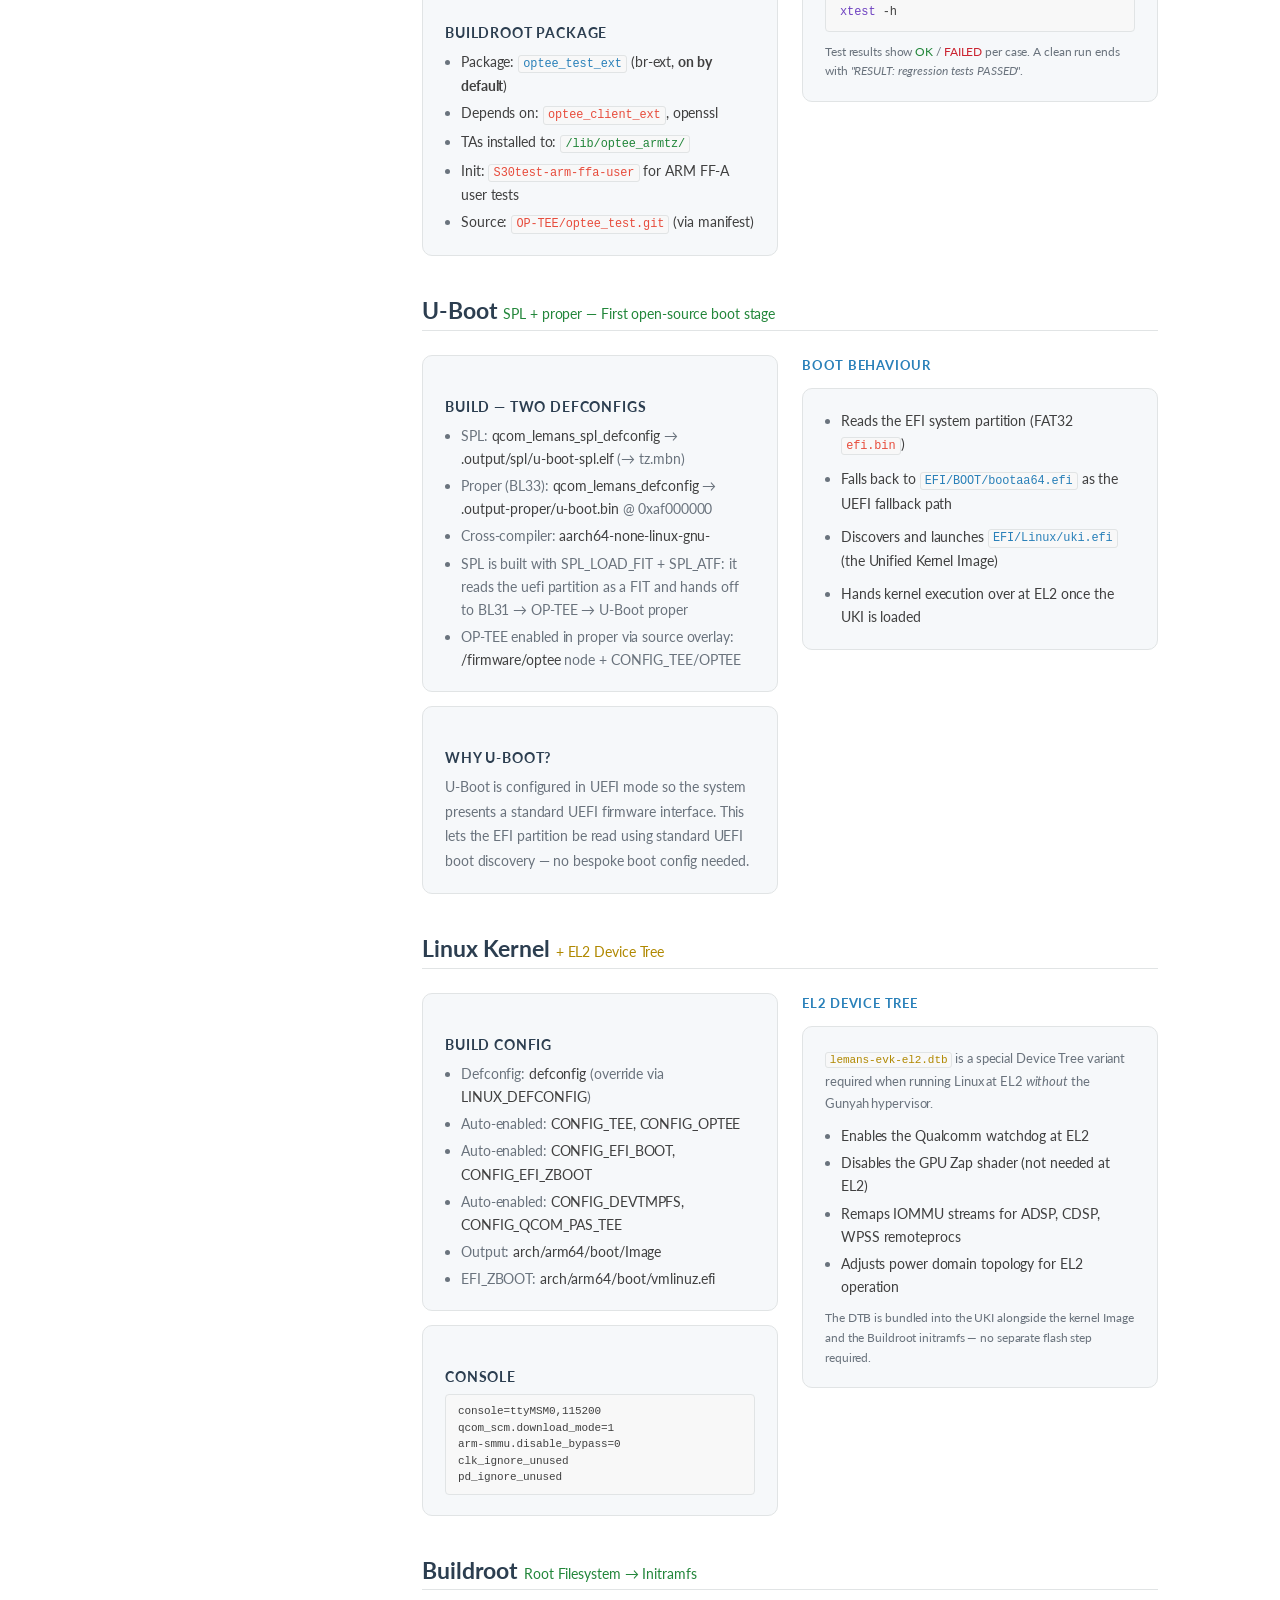
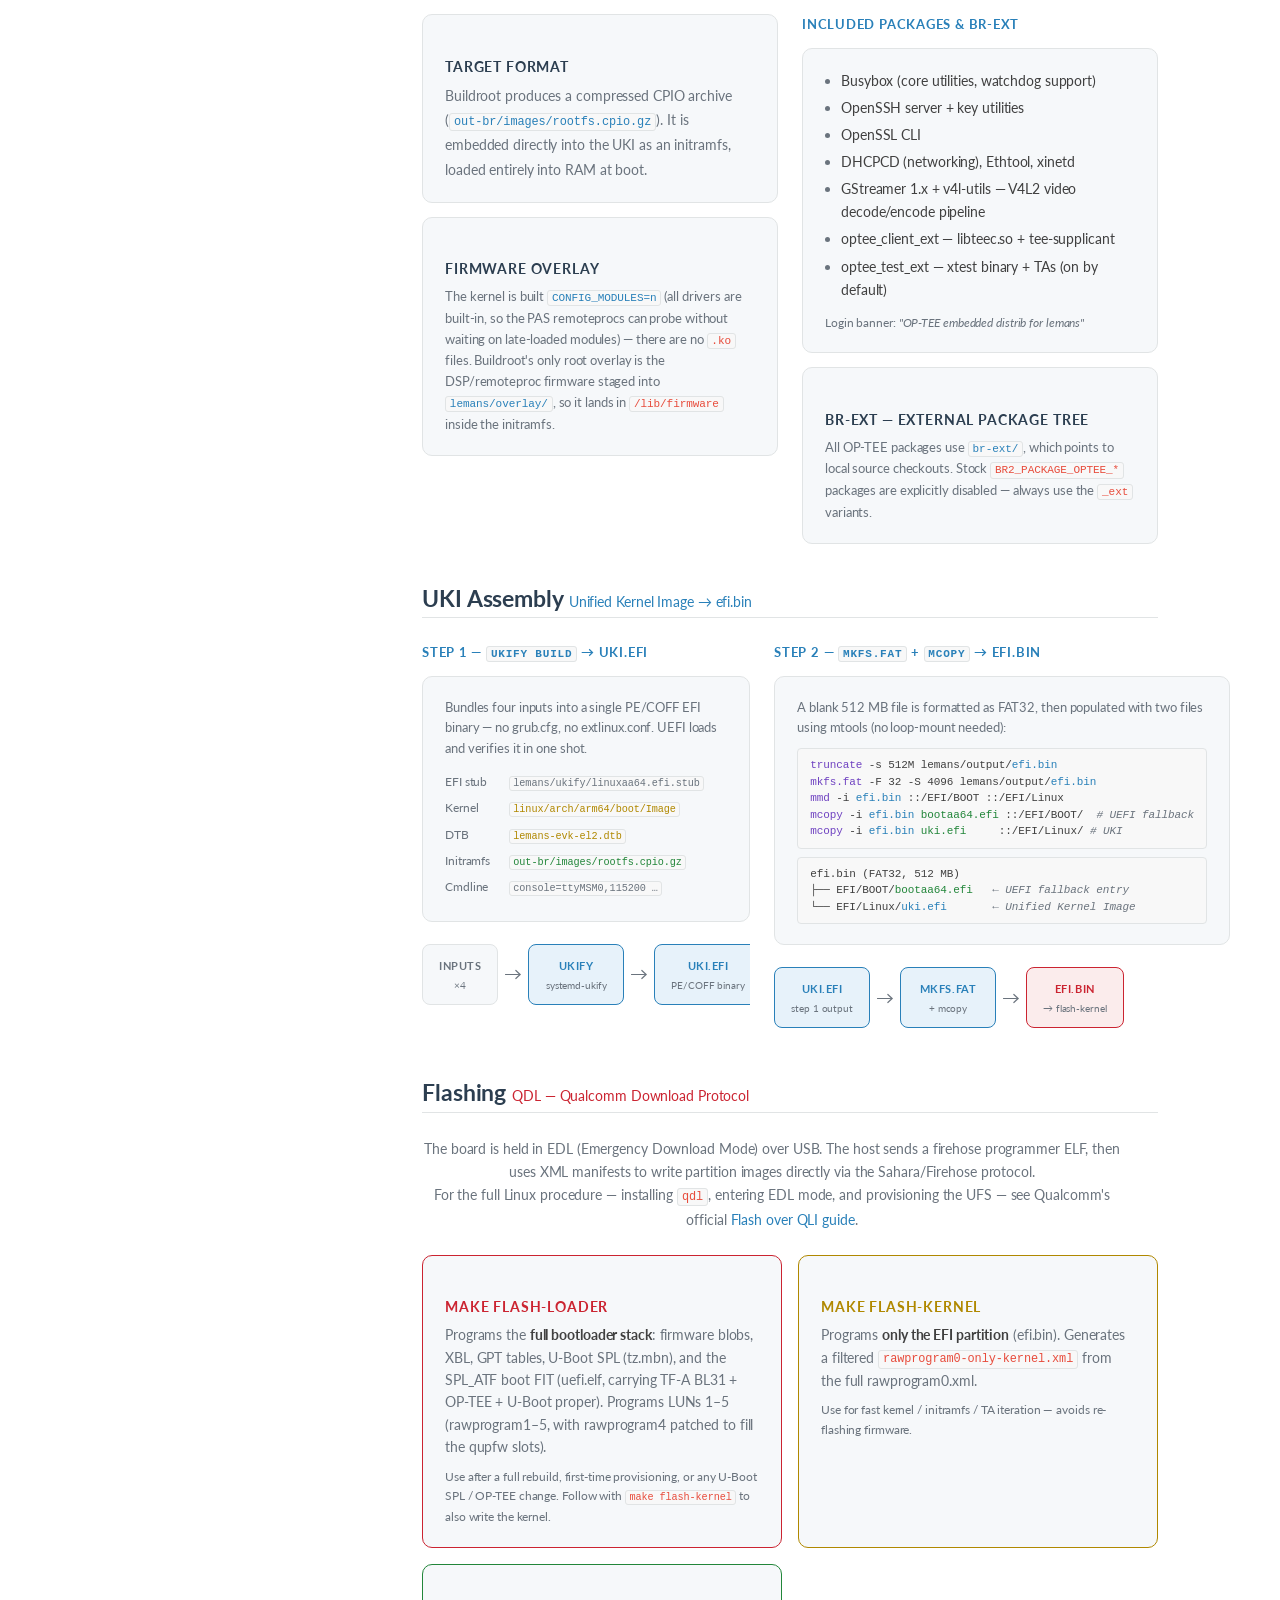
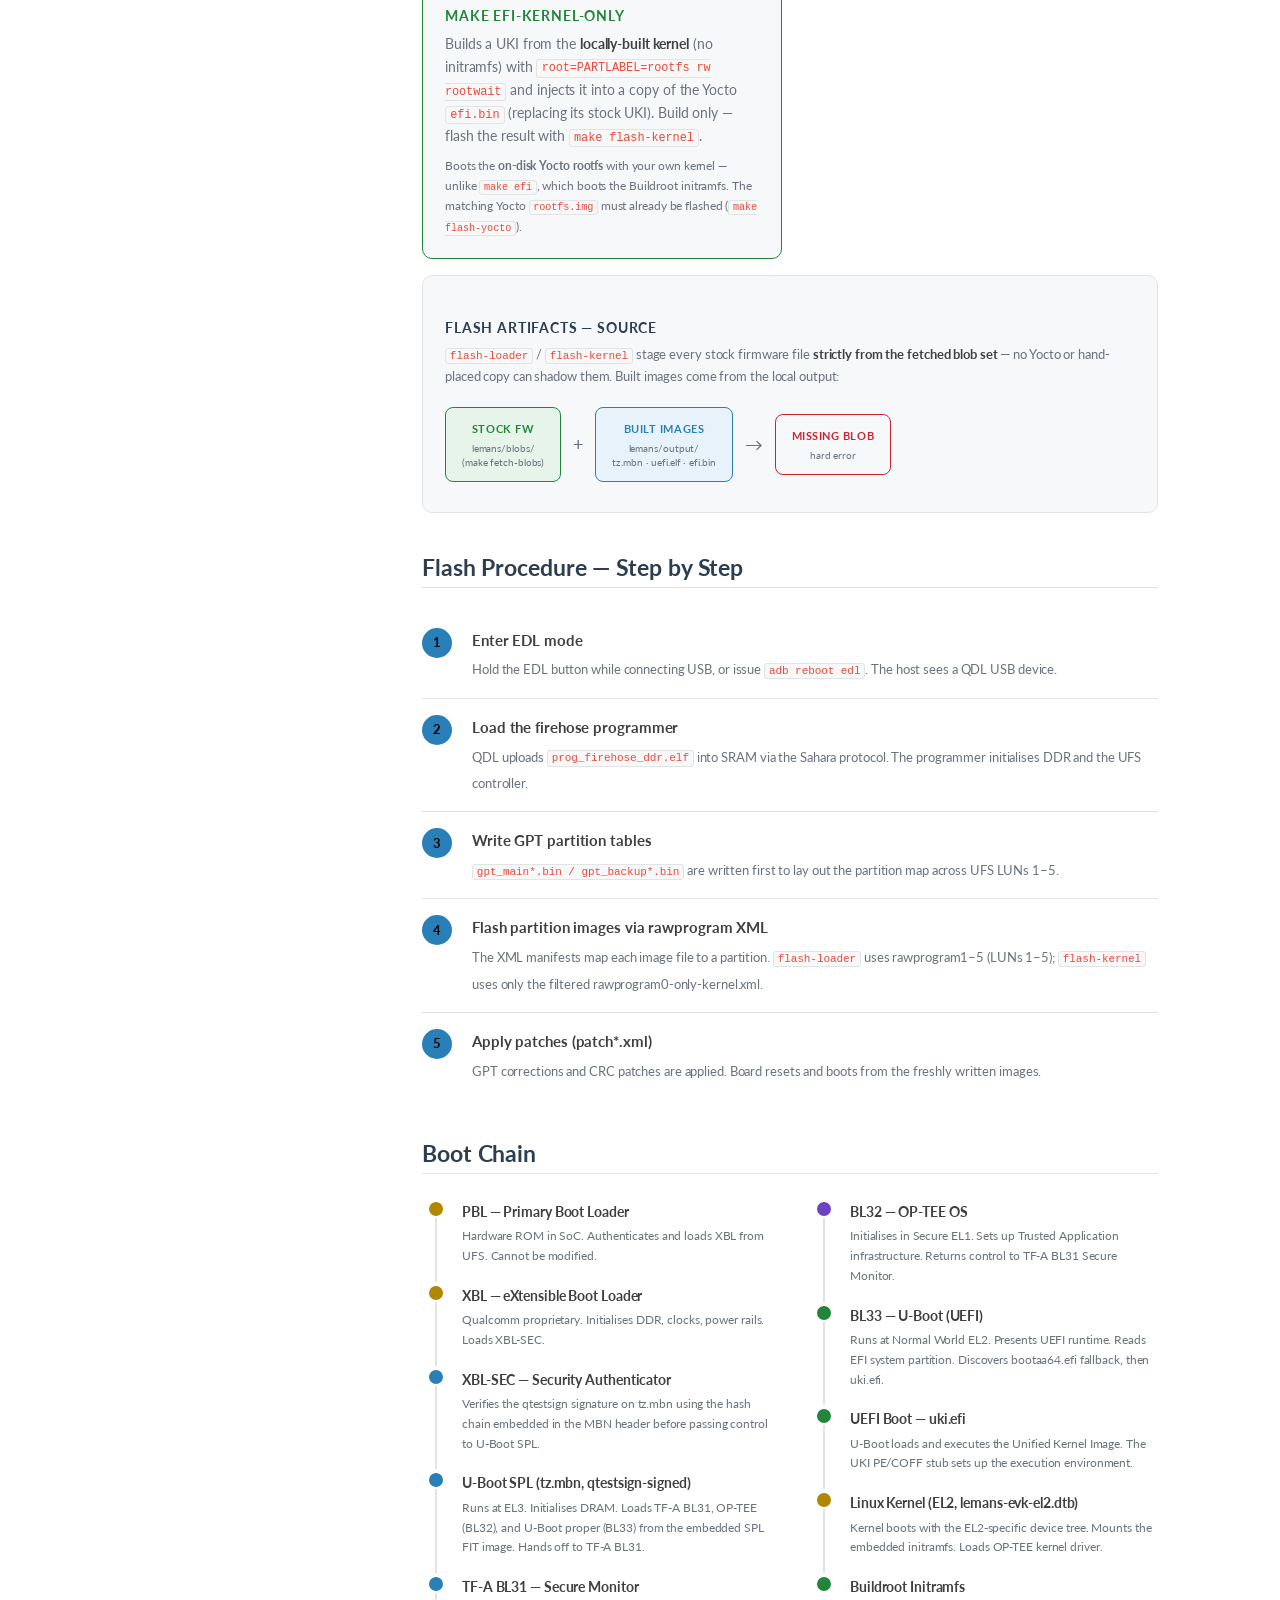
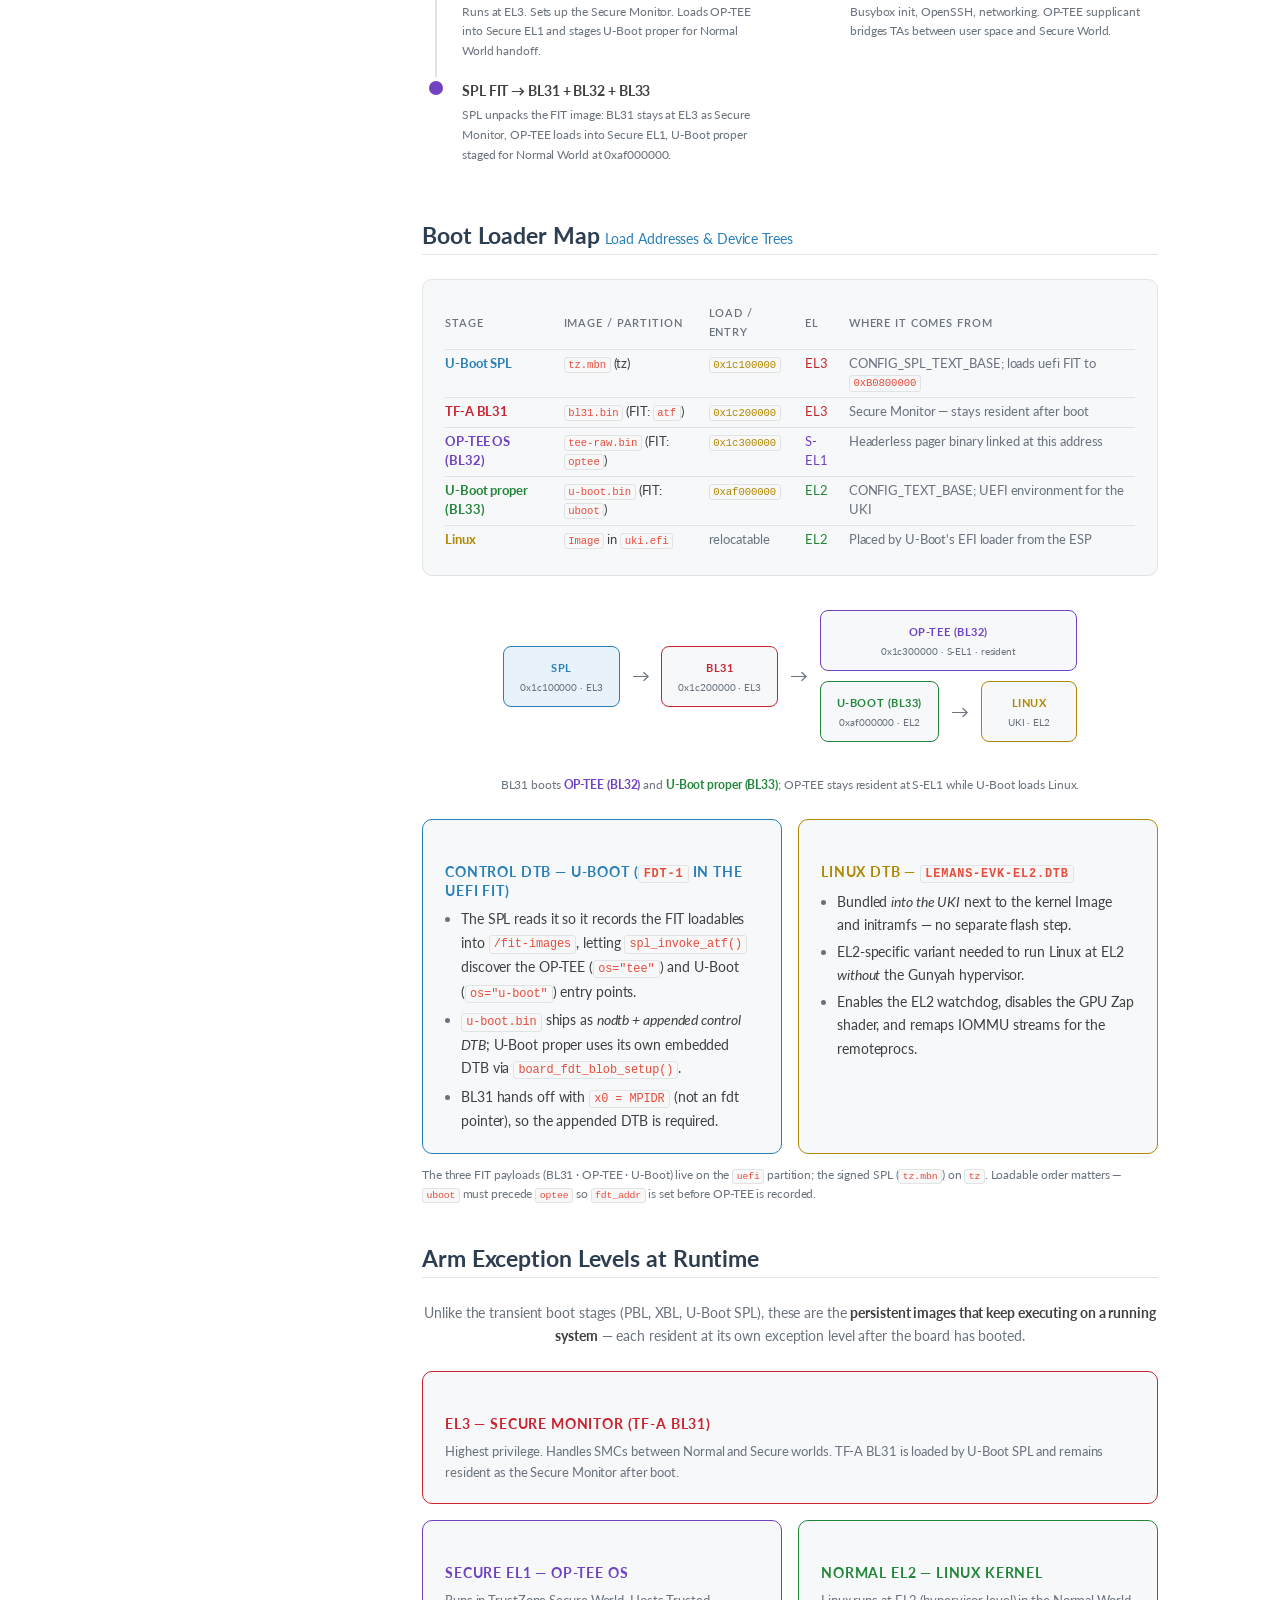
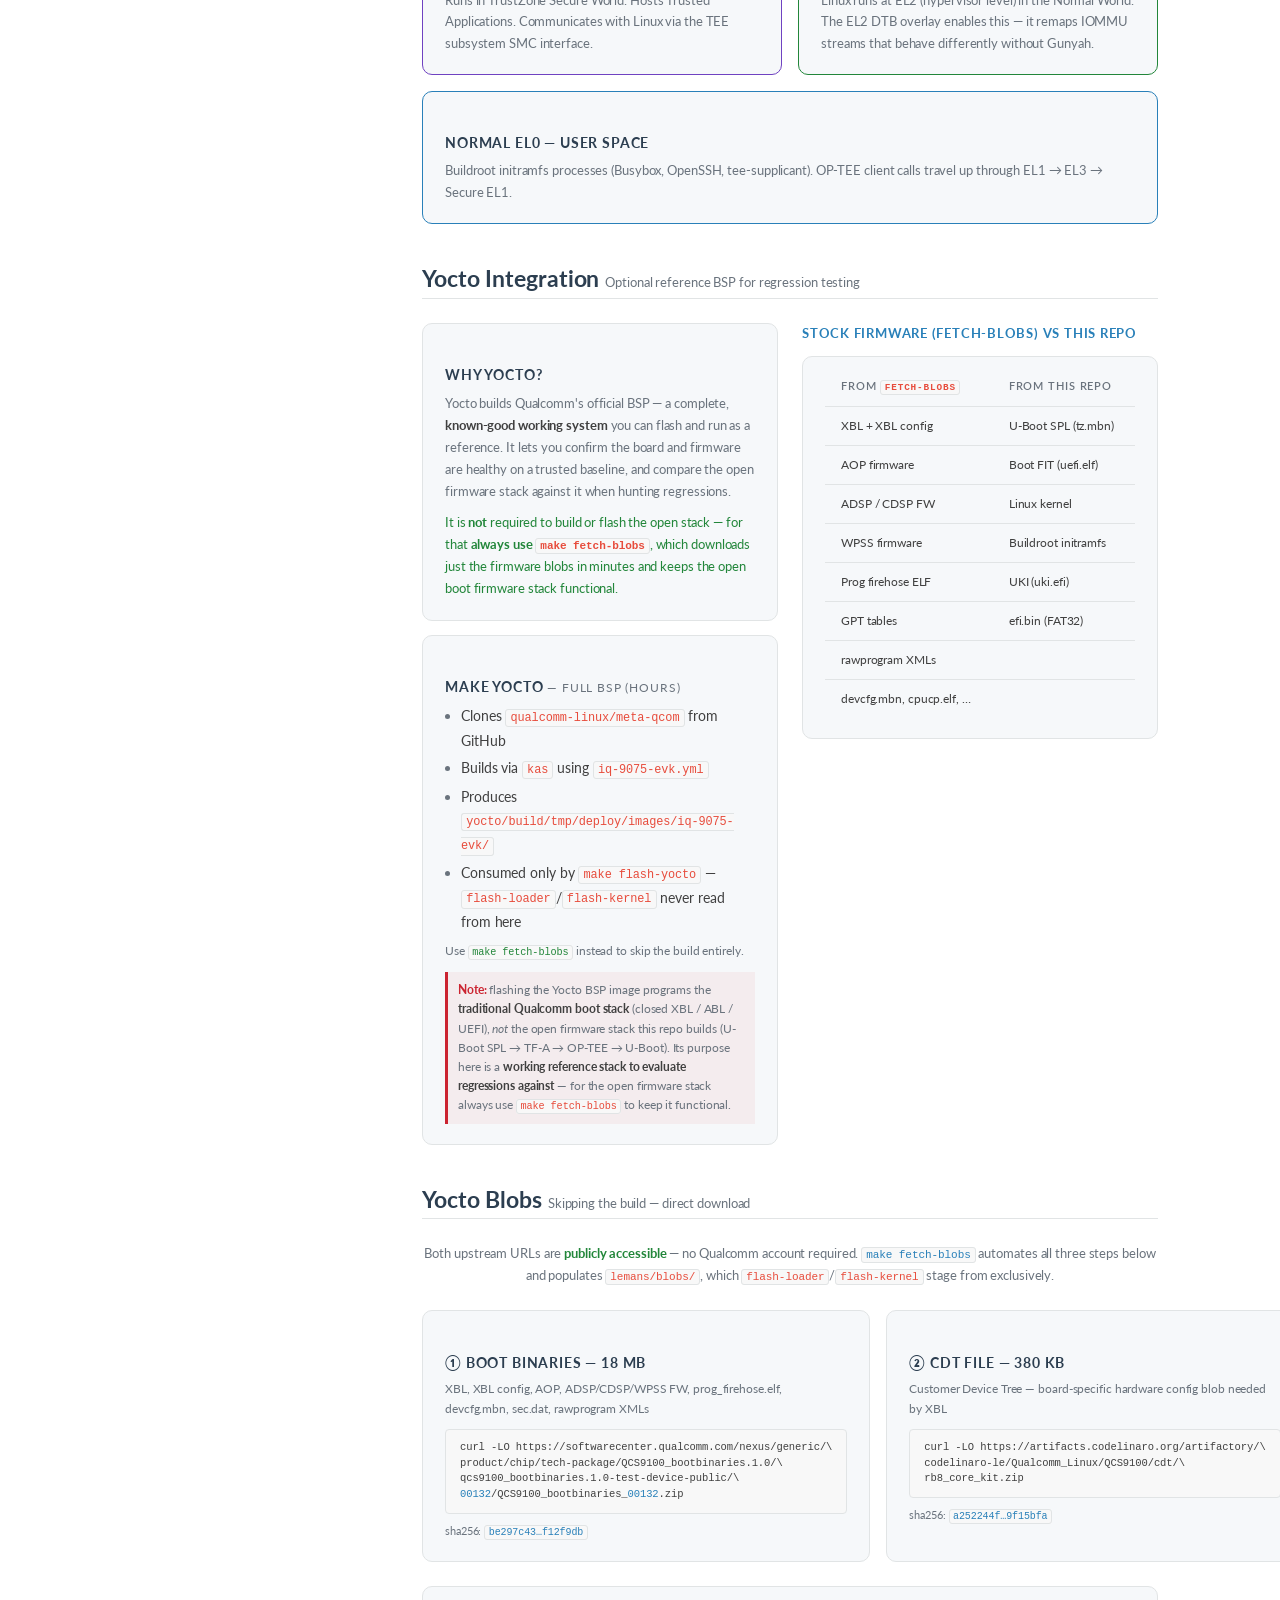
==== commit 9995bc49: "docs: add OEM Secure-Boot Signing section, document edl-secure-* targets Adds a new "OEM Secure-Boot" ====
--- a/docs/lemans.html
+++ b/docs/lemans.html
@@ -1408,28 +1408,6 @@
         <code>make flash-kernel</code>.
       </p>
       <p style="font-size:12px; color:var(--muted)">Boots the <strong>on-disk Yocto rootfs</strong> with your own kernel — unlike <code>make efi</code>, which boots the Buildroot initramfs. The matching Yocto <code>rootfs.img</code> must already be flashed (<code>make flash-yocto</code>).</p>
-    </div>
-    <div class="card" style="border-color:var(--accent)">
-      <h3 style="color:var(--accent)">make flash-sail</h3>
-      <p style="margin-bottom:8px; line-height:1.6">
-        Programs the <strong style="color:var(--text)">SAIL safety-island NOR image</strong>.
-        SAIL boots from its own NOR flash, wholly independent of the UFS boot chain that
-        <code>flash-loader</code> / <code>flash-kernel</code> program. Runs a
-        <strong style="color:var(--text)">self-contained stock blob set</strong> (its own firehose,
-        <code>rawprogram0.xml</code> / <code>patch0.xml</code>, payload ELFs) straight from
-        <code>lemans/blobs/</code> — no local build artifacts, no staging into <code>lemans/output/</code>.
-      </p>
-      <p style="font-size:12px; color:var(--muted)">Independent of the UFS boot chain. Device must be in EDL mode; needs the fetched blob set (<code>make fetch-blobs</code>).</p>
-    </div>
-    <div class="card" style="border-color:var(--red)">
-      <h3 style="color:var(--red)">make flash-sail-wipe</h3>
-      <p style="margin-bottom:8px; line-height:1.6">
-        <strong style="color:var(--red)">Recovery only.</strong> Zeroes the MBR + primary/backup GPT
-        sectors on <strong style="color:var(--text)">every SAIL NOR physical partition</strong>,
-        invalidating the on-NOR layout. Use to recover a NOR left inconsistent by a bad flash, then
-        re-run <code>make flash-sail</code>.
-      </p>
-      <p style="font-size:12px; color:var(--muted)"><strong style="color:var(--red)">WARNING:</strong> destroys the SAIL NOR layout and all data on it. Device must be in EDL mode.</p>
     </div>
   </div>
   <div class="card" style="max-width:860px; margin-top:16px">
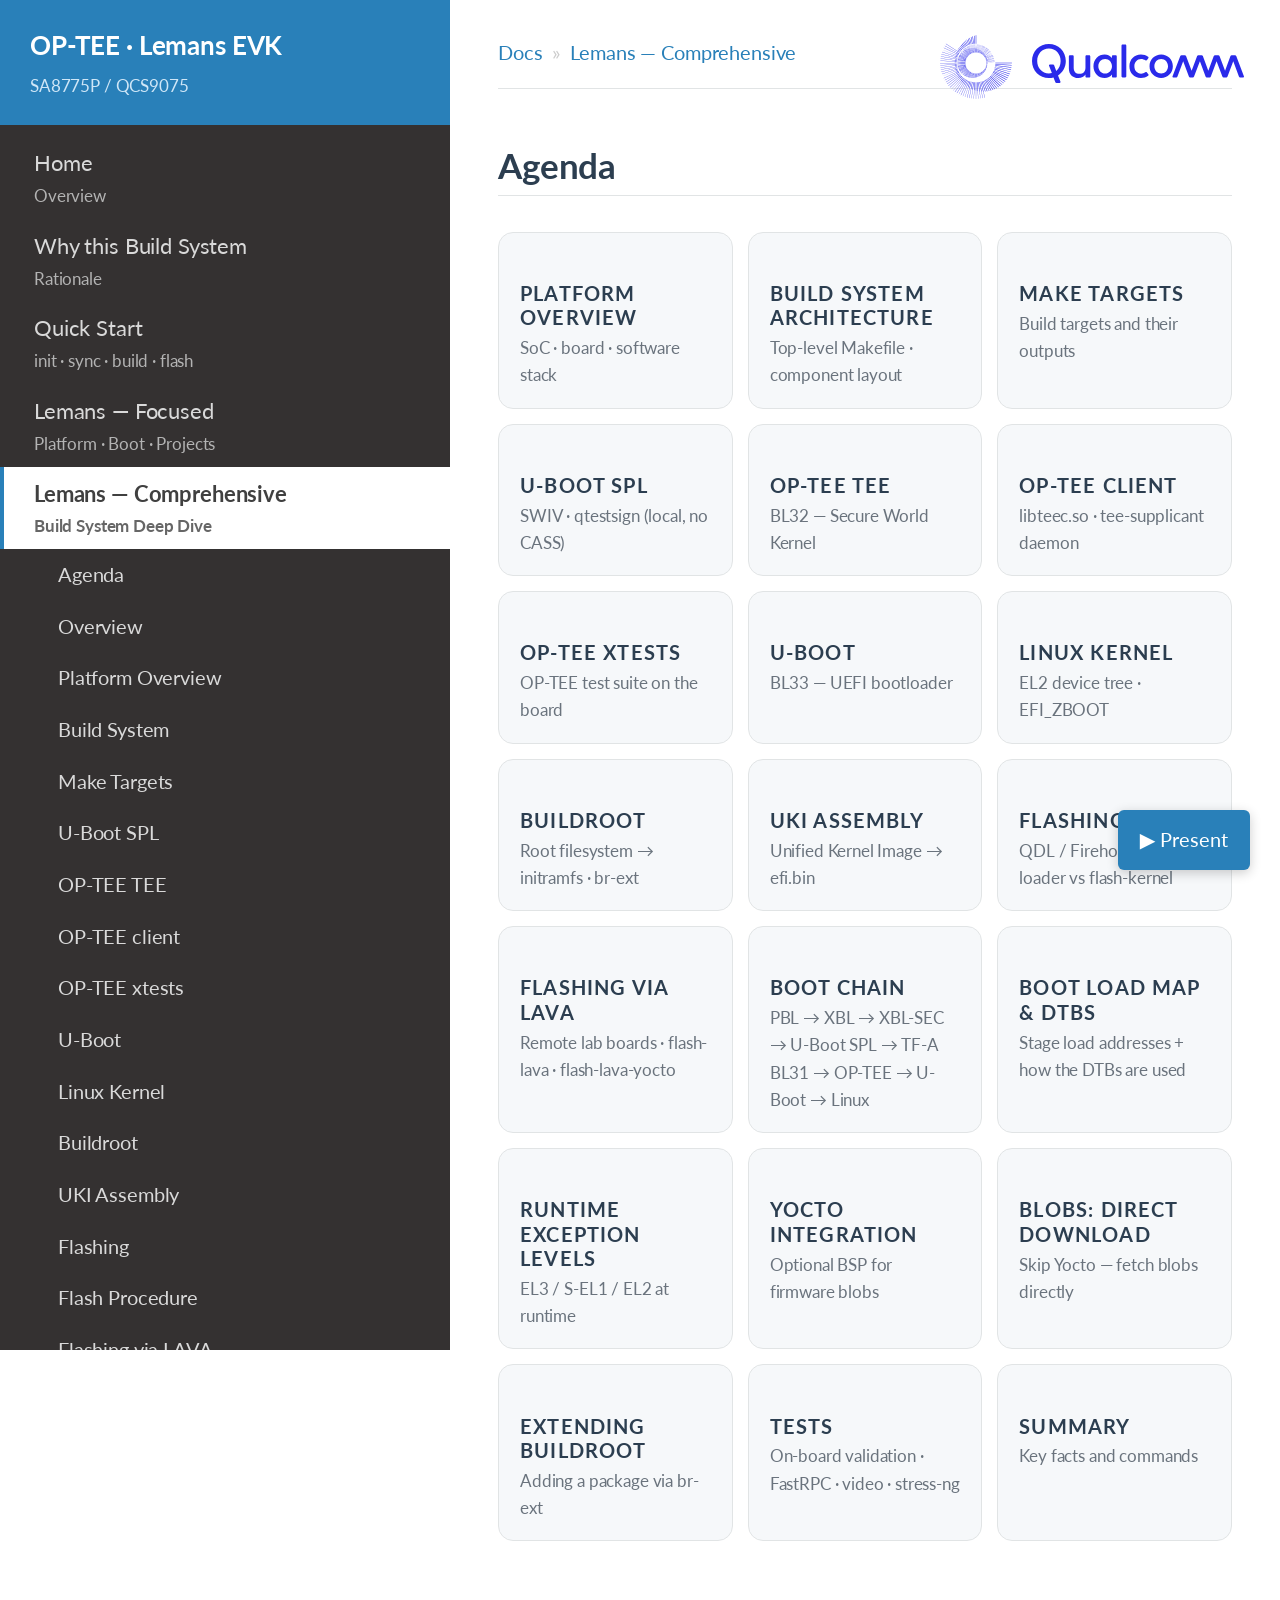
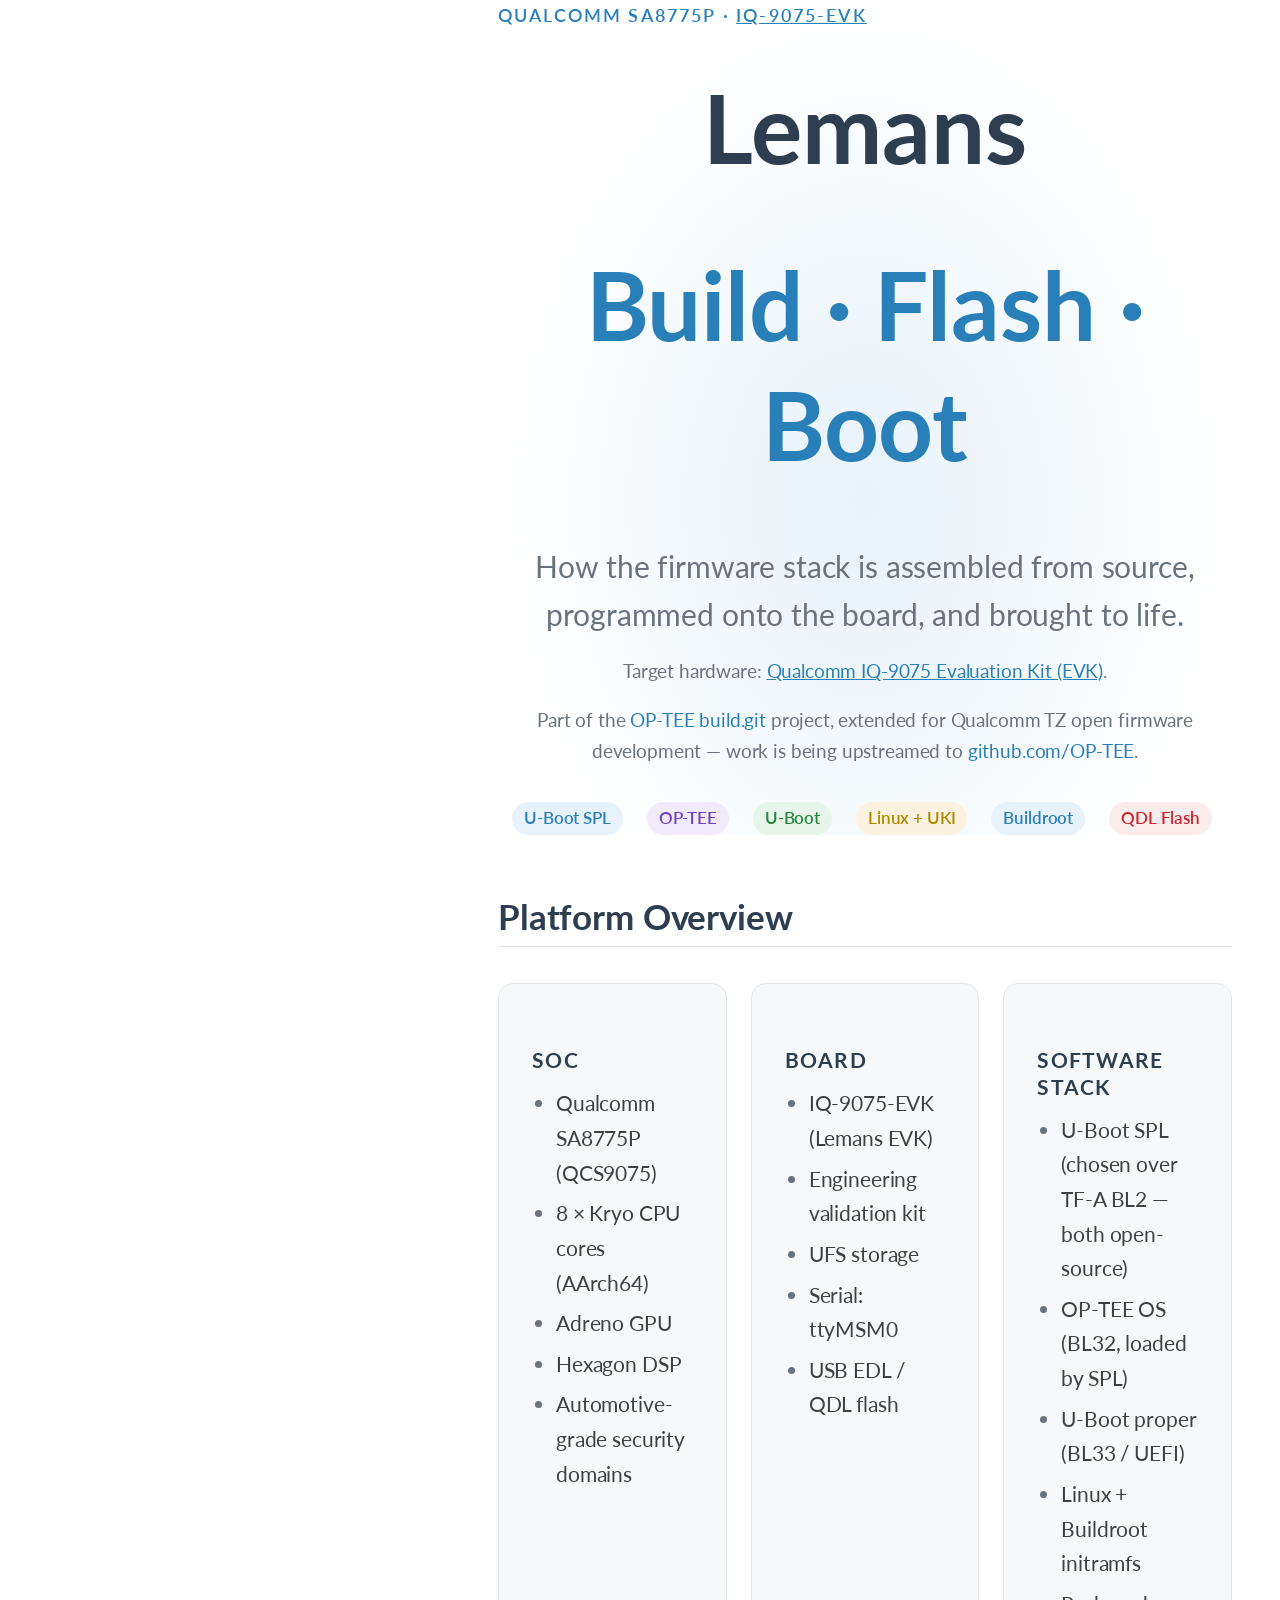
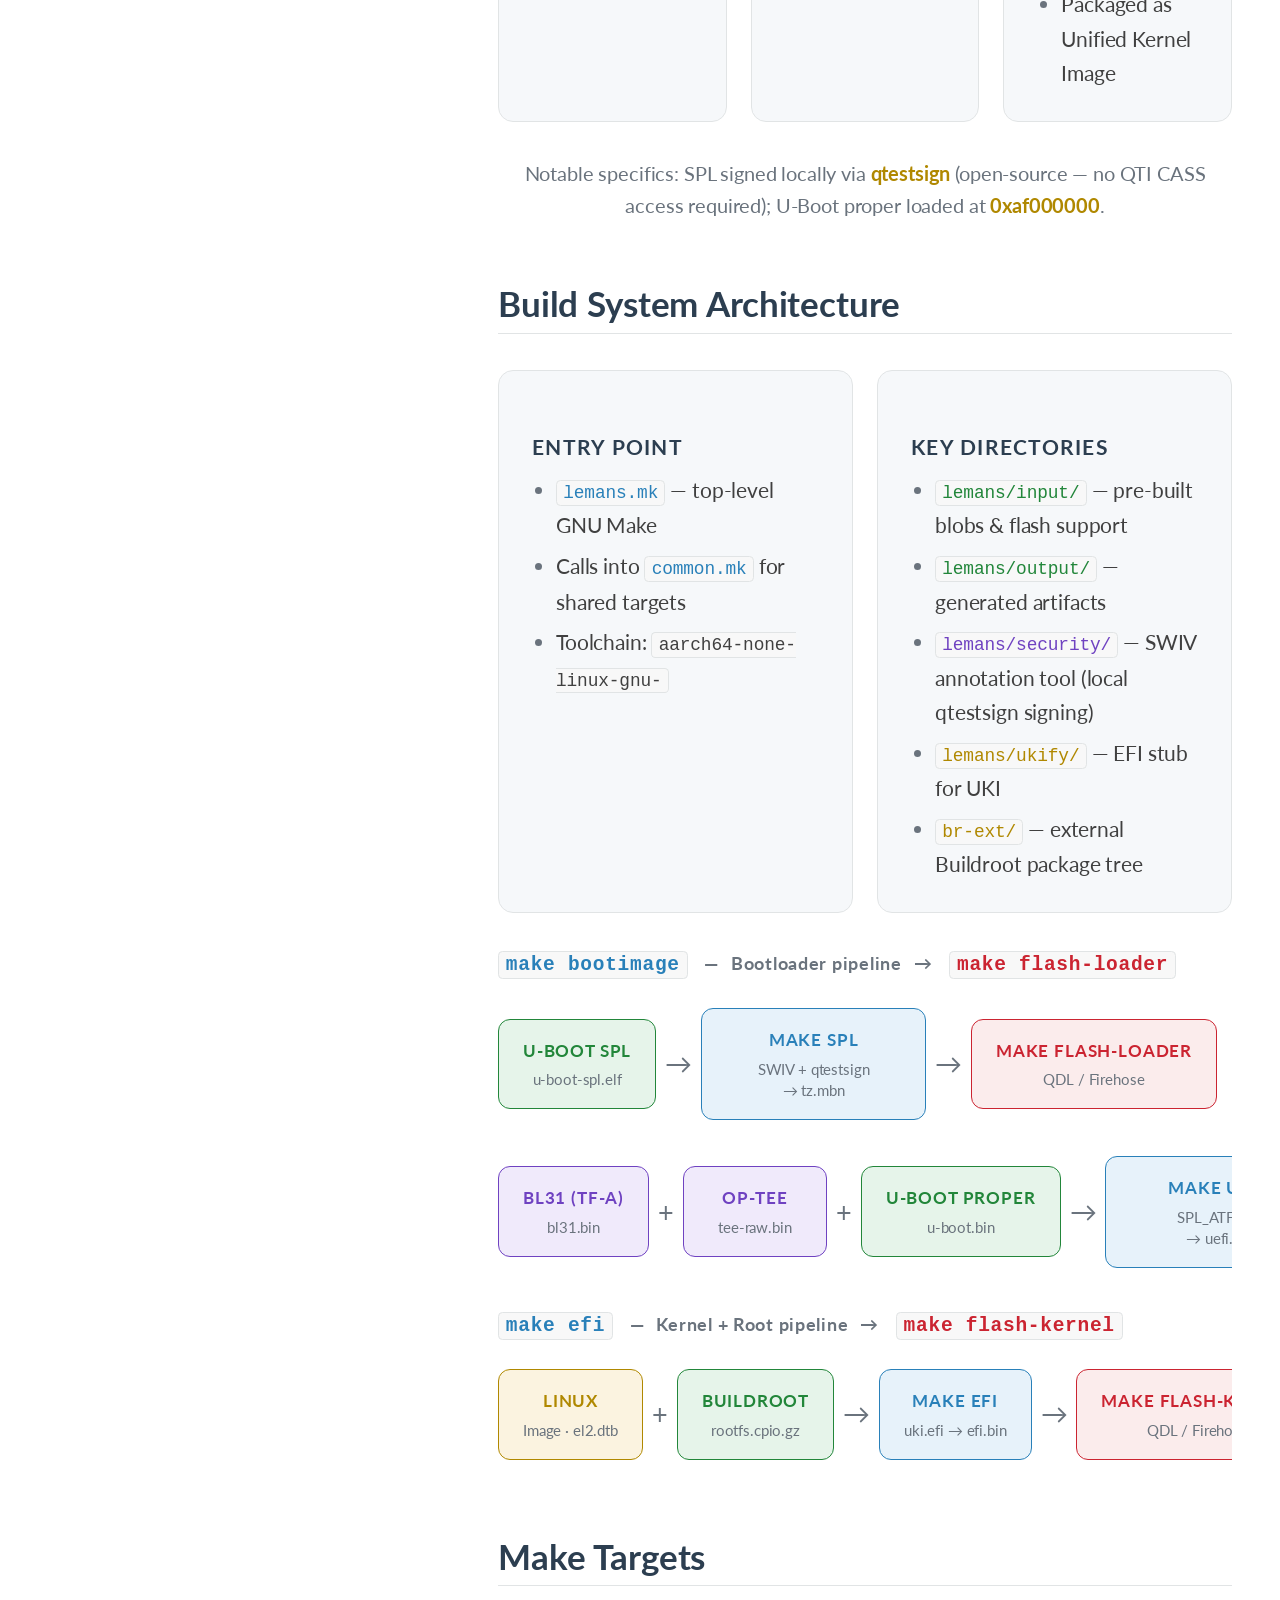
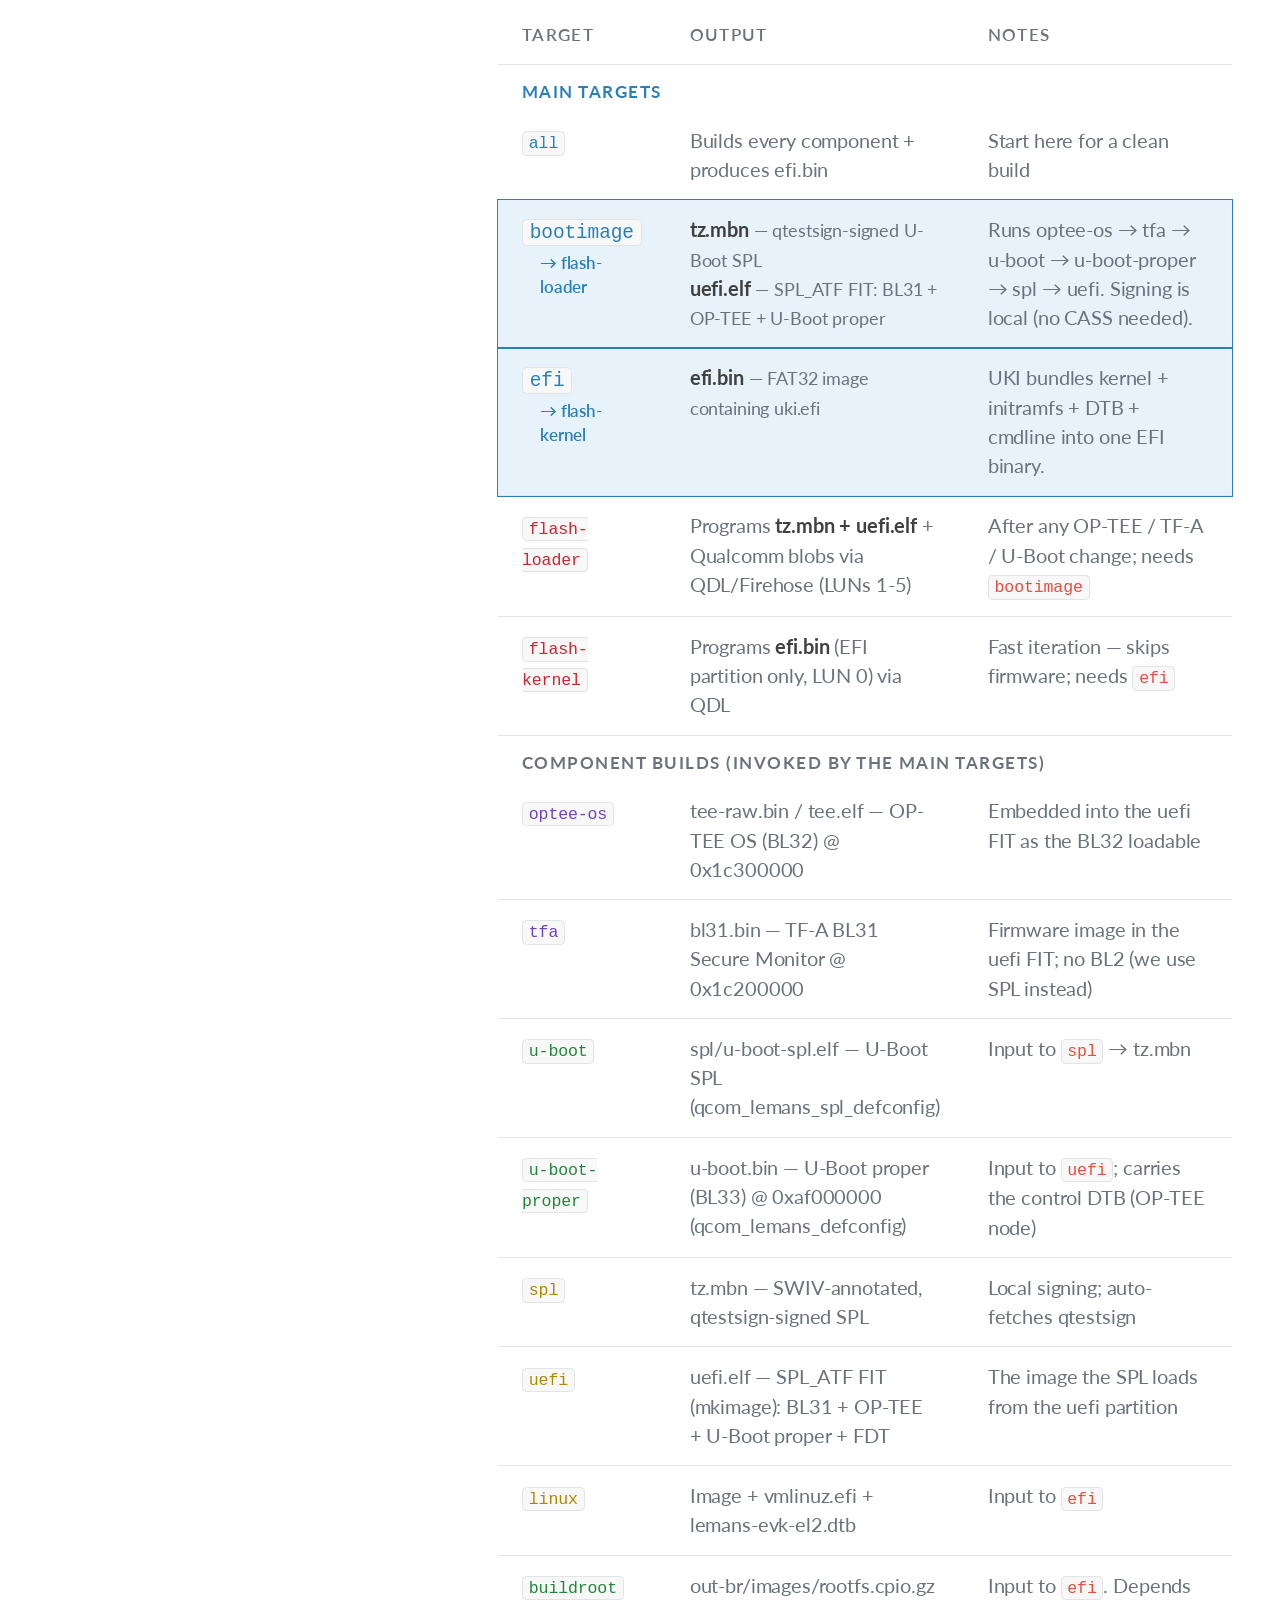
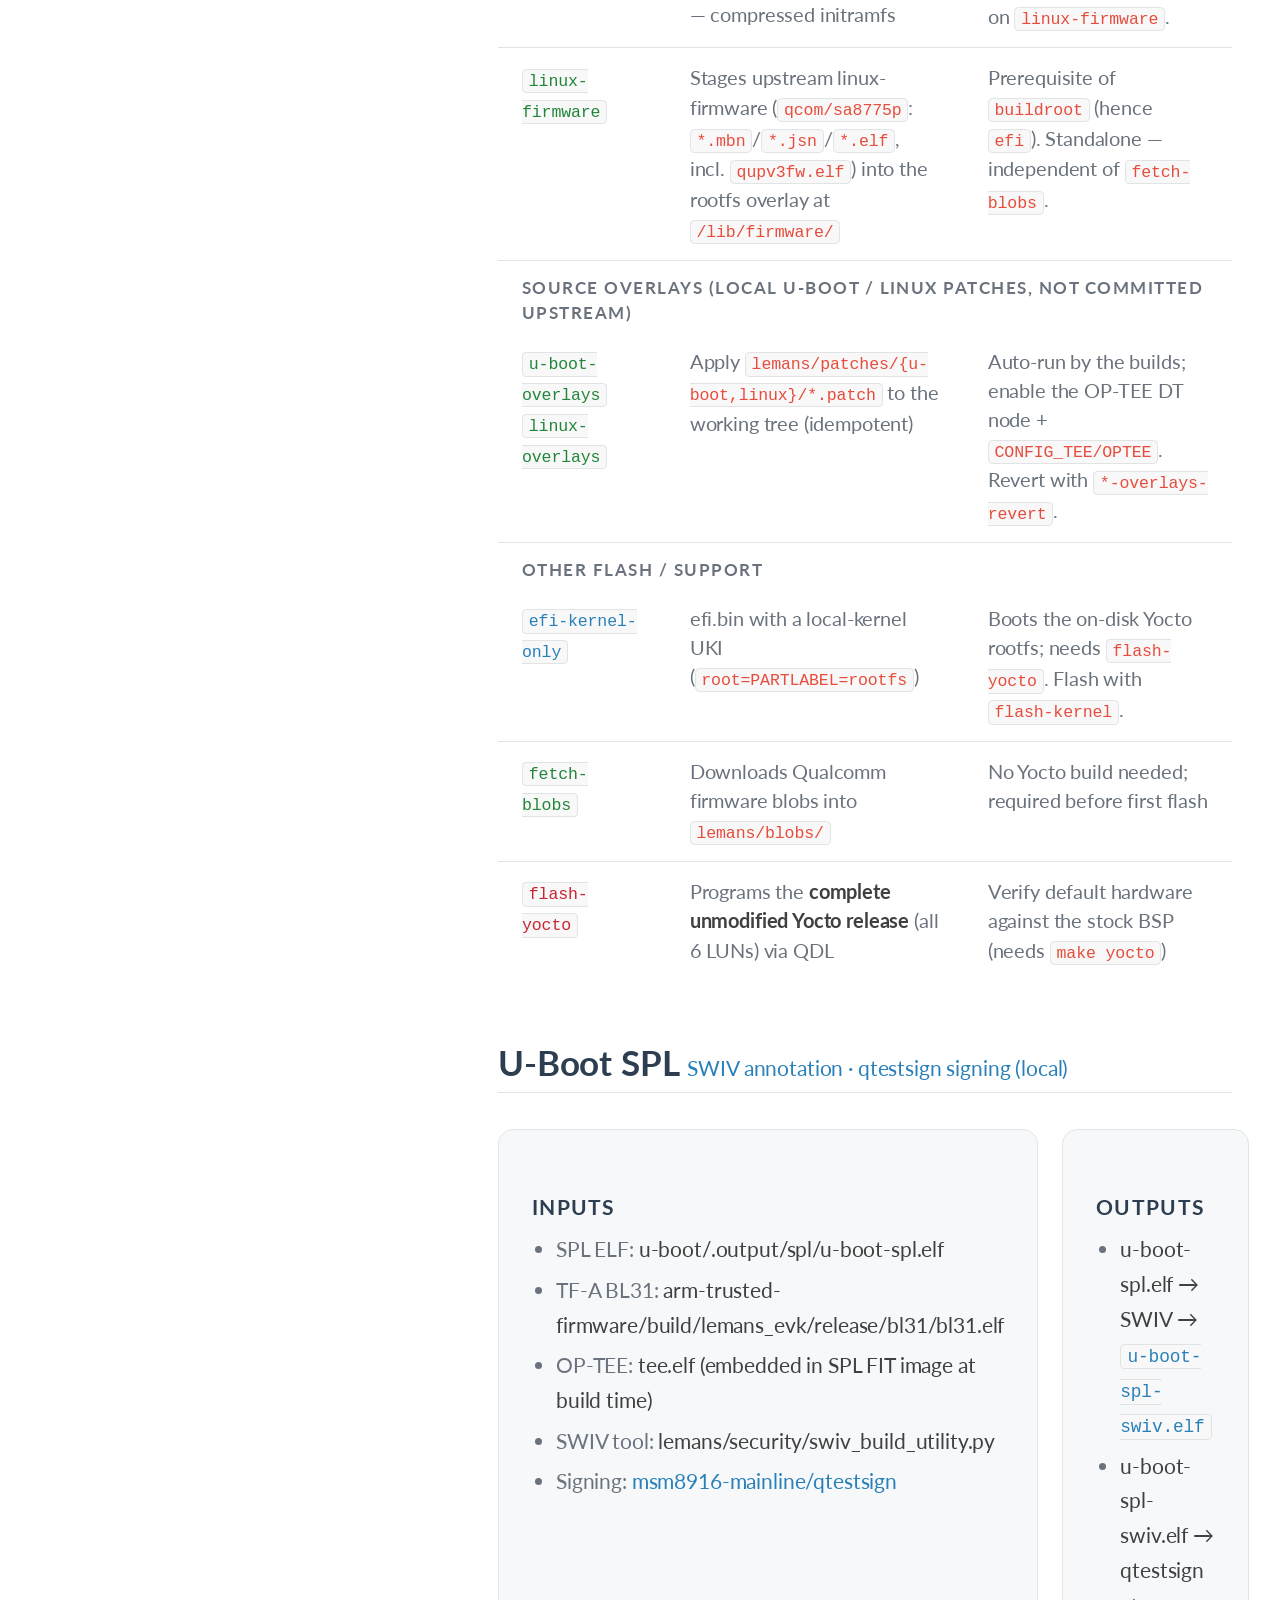
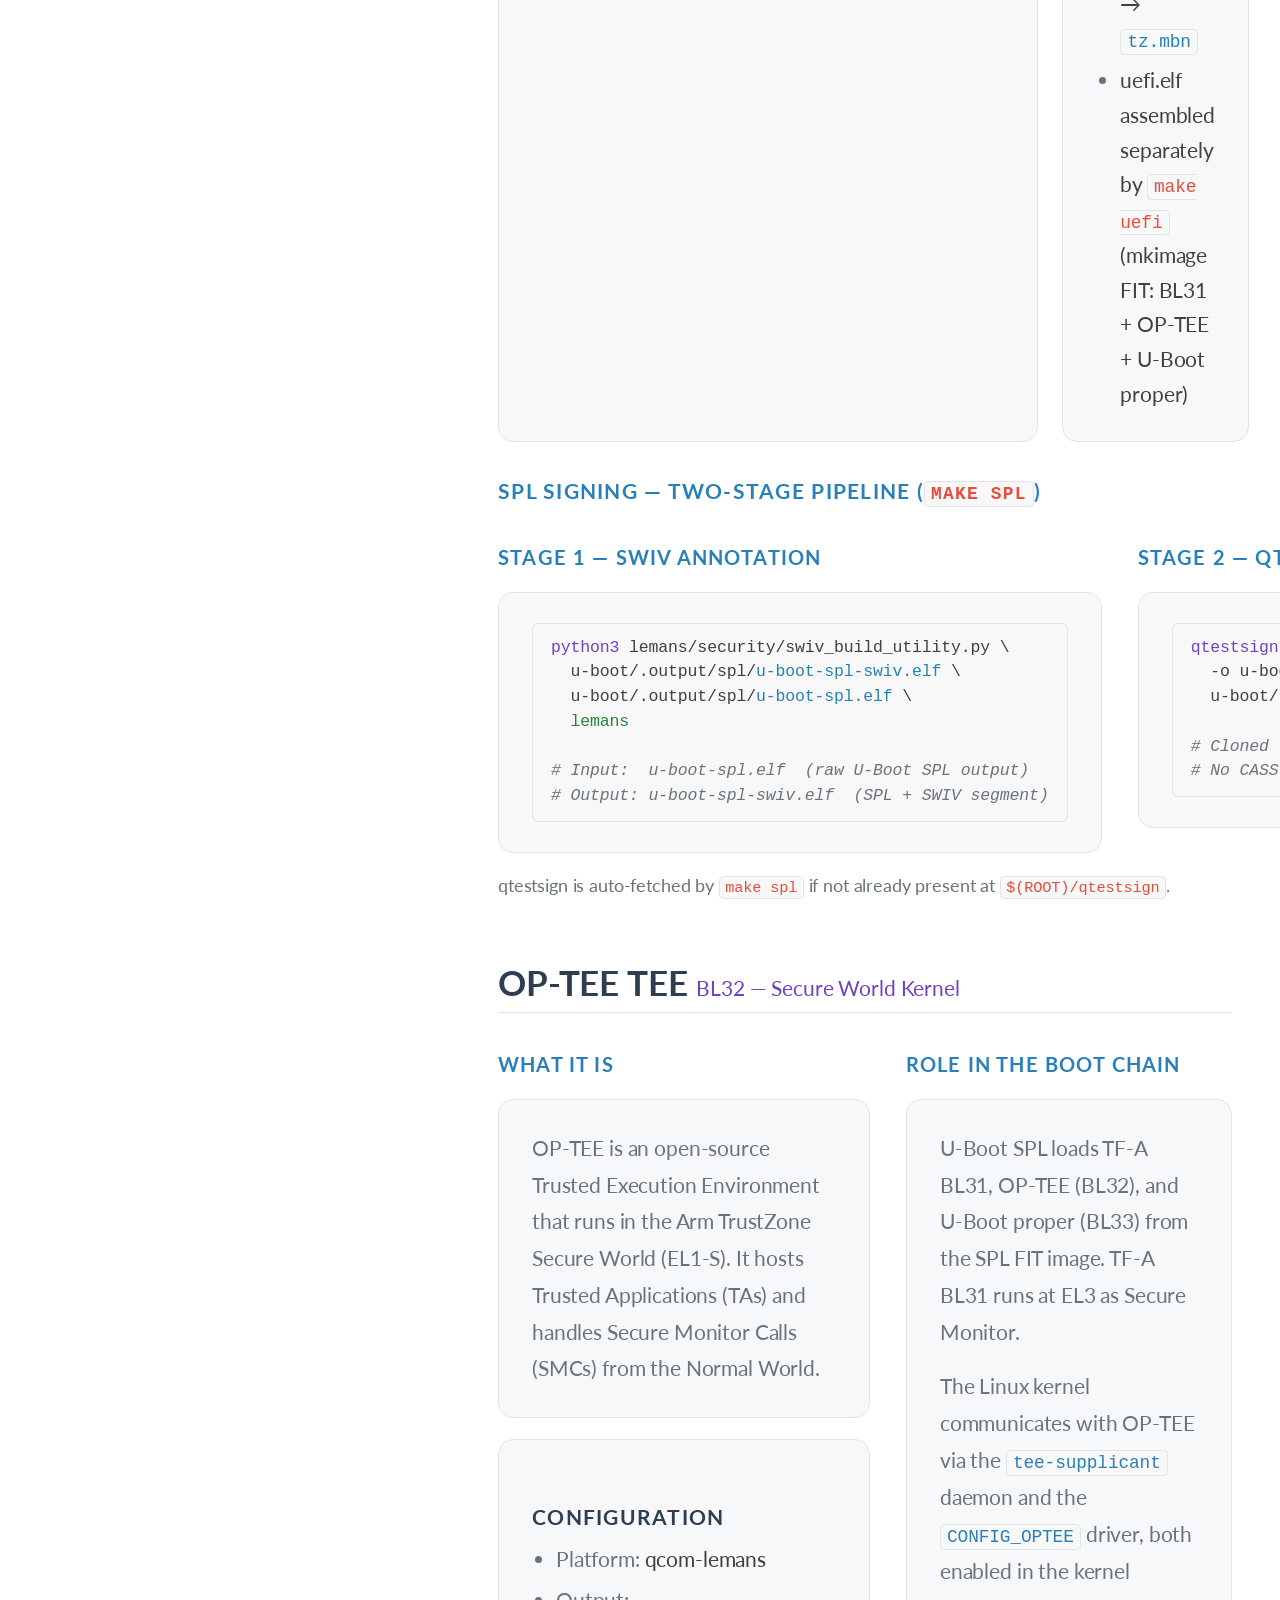
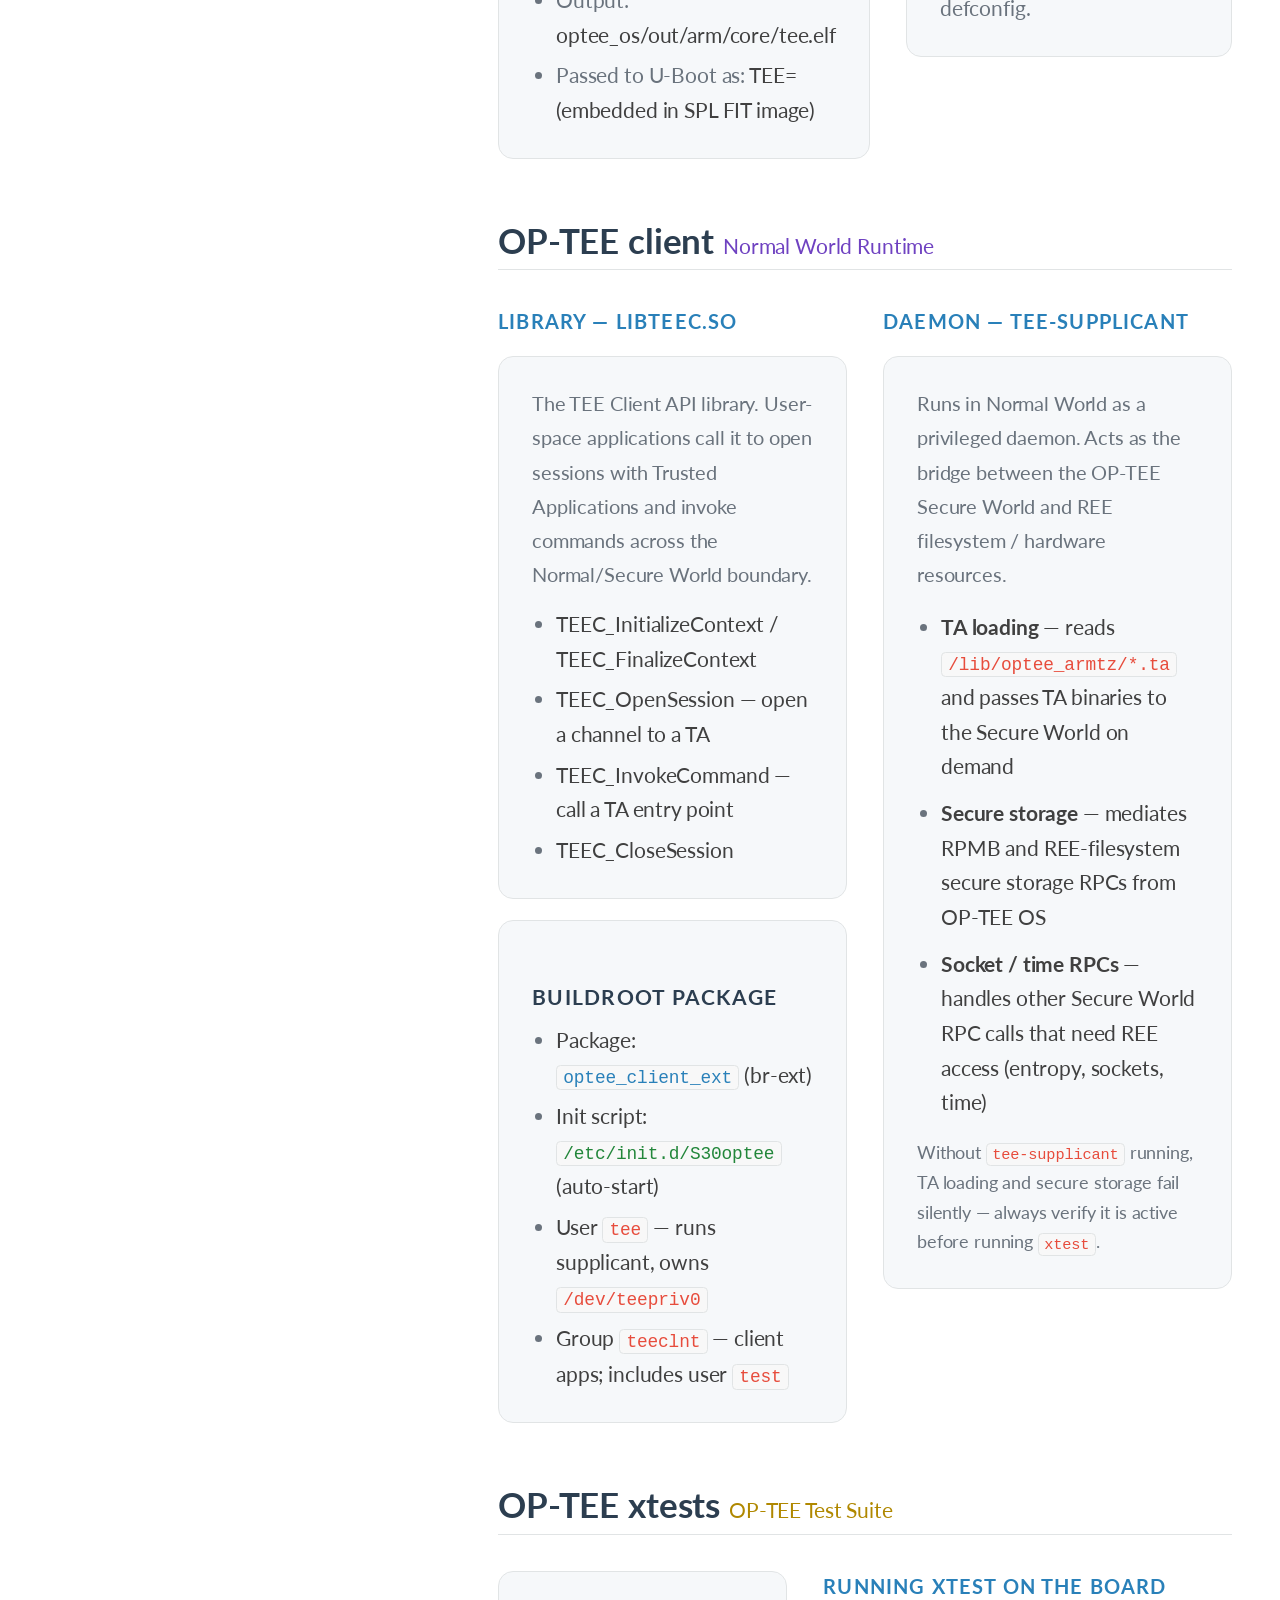
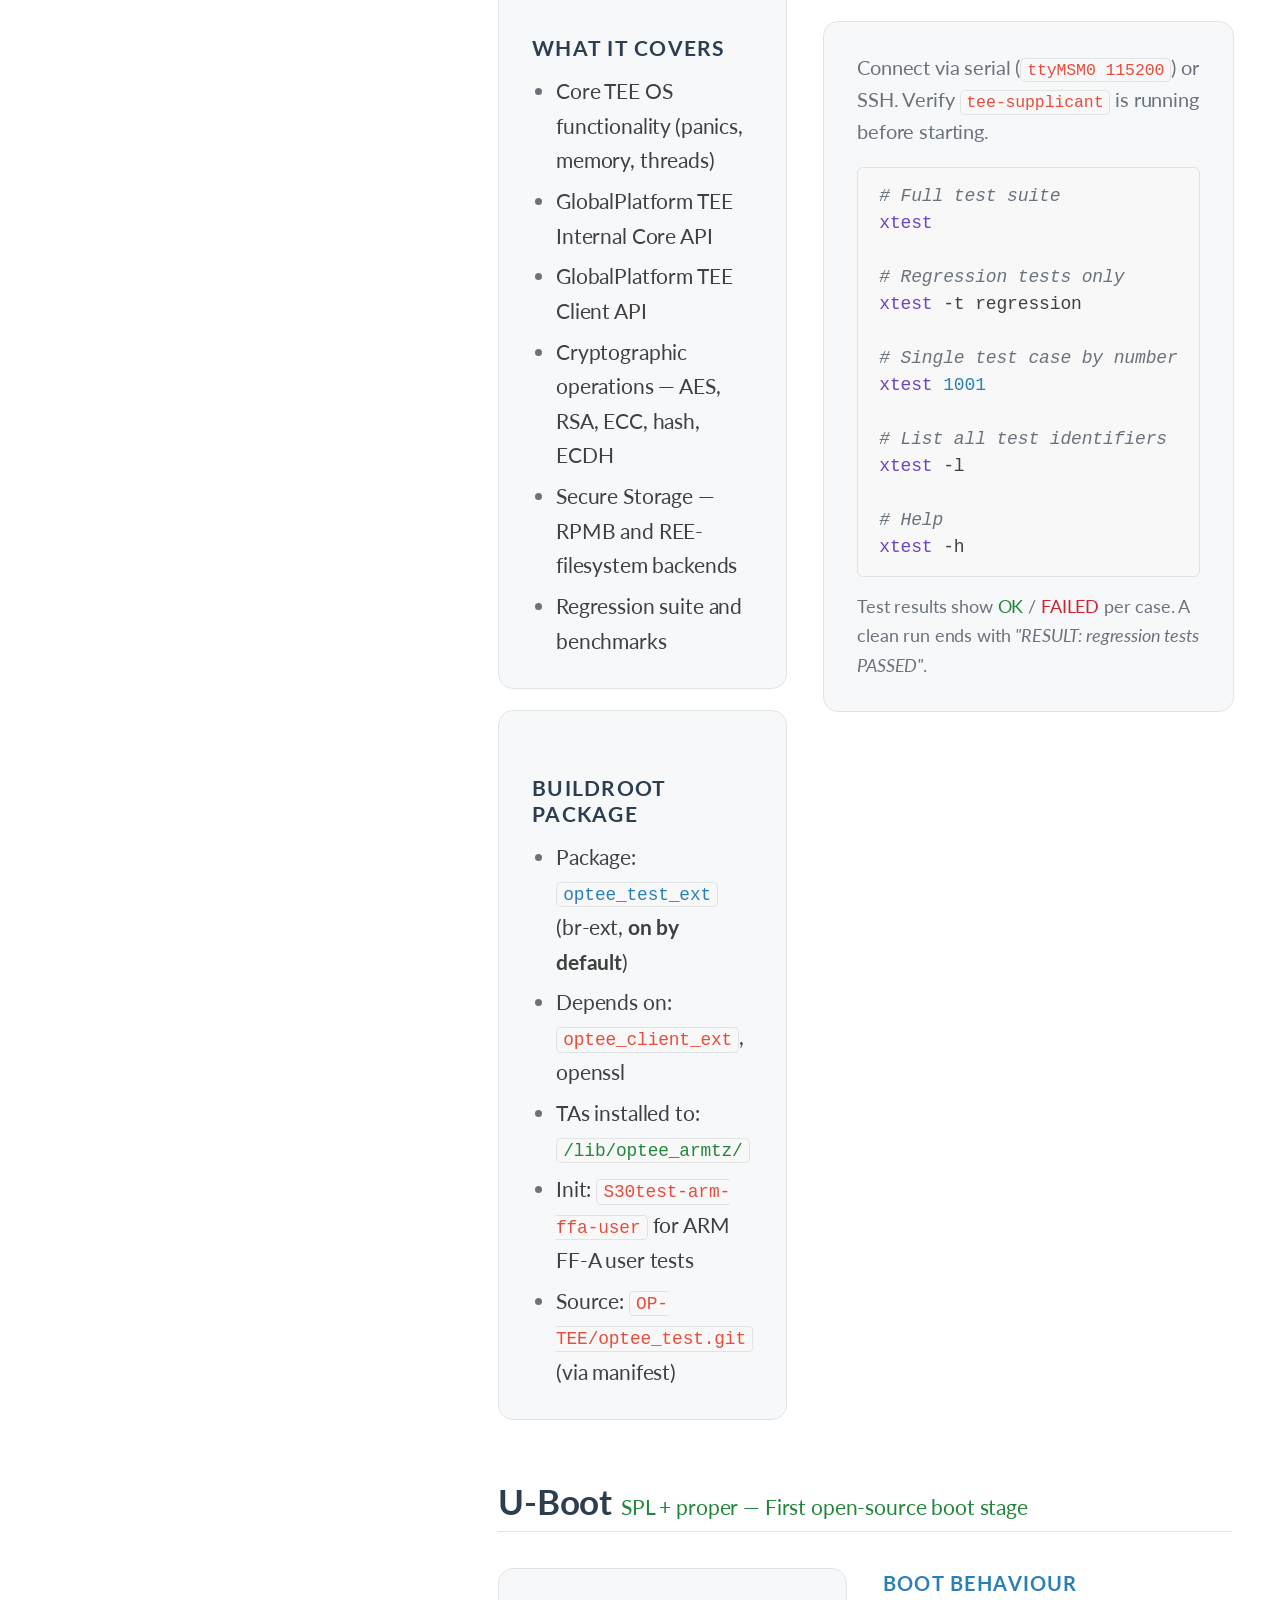
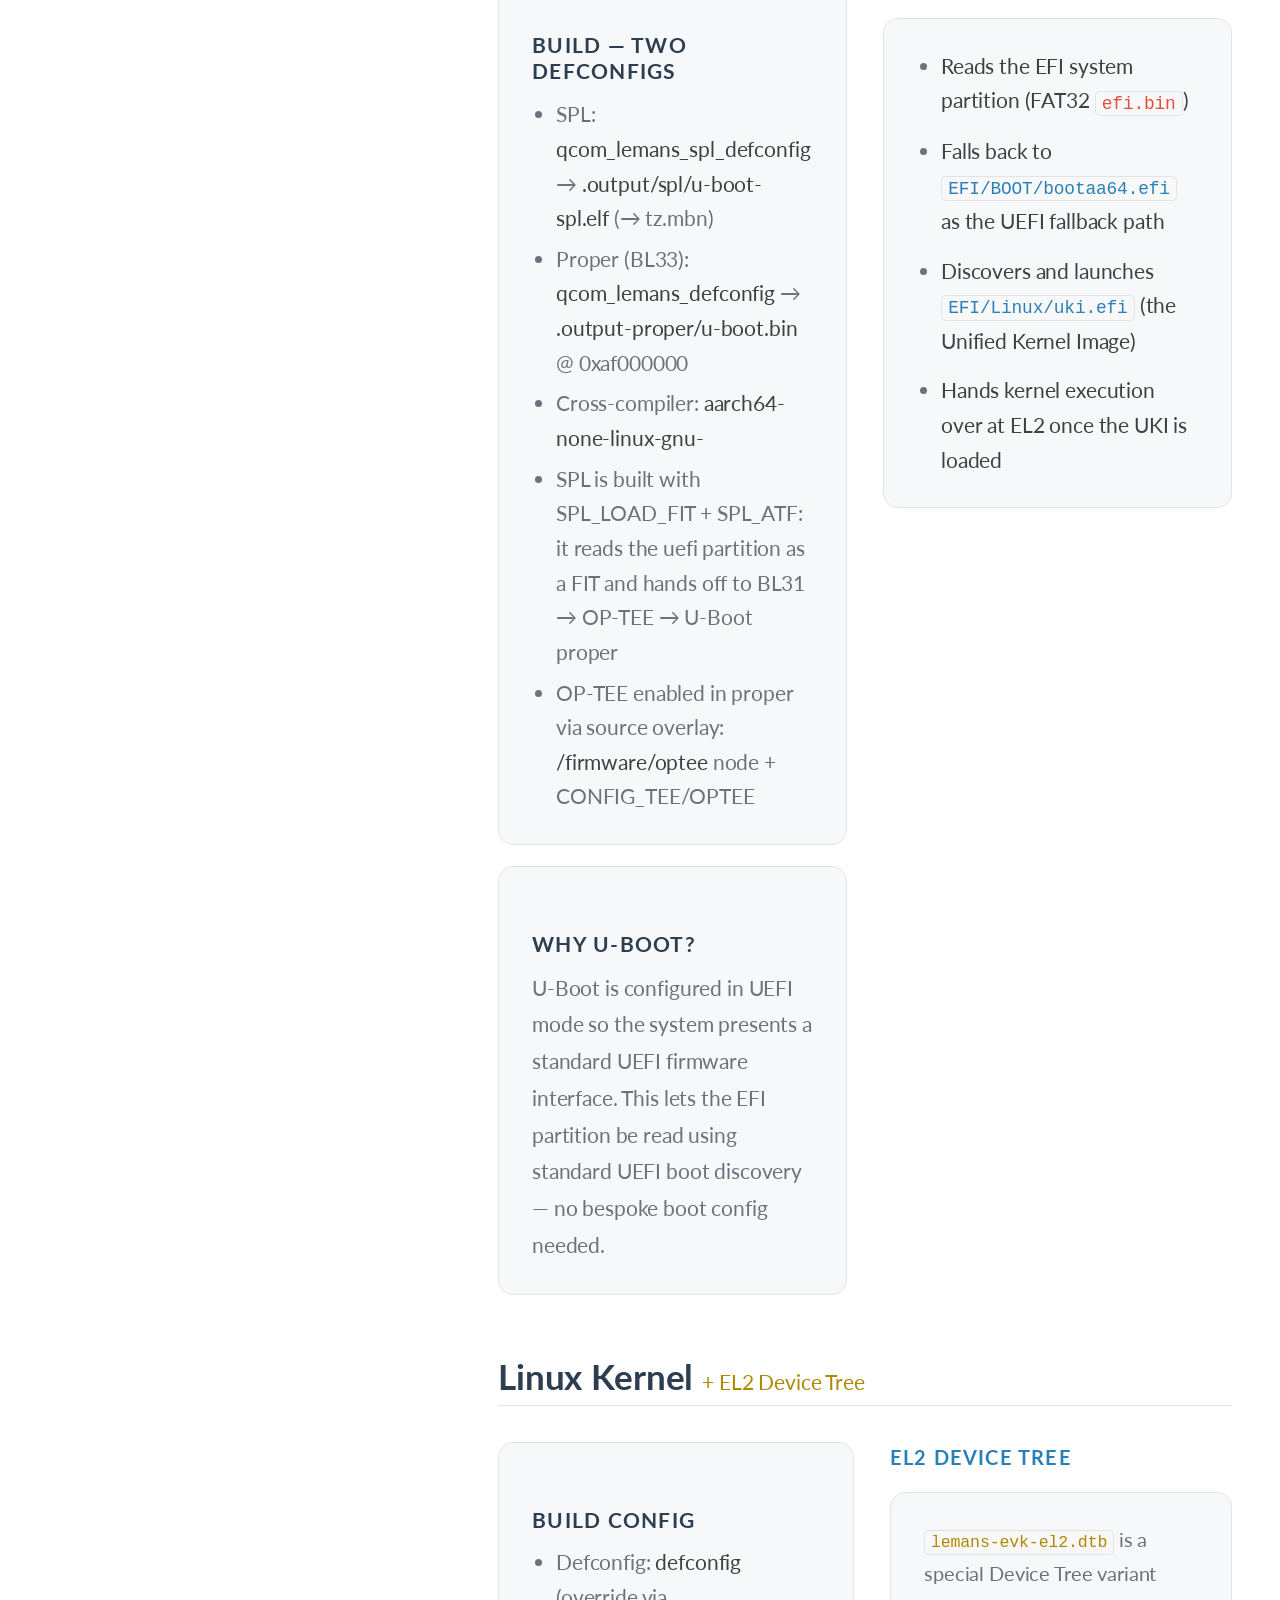
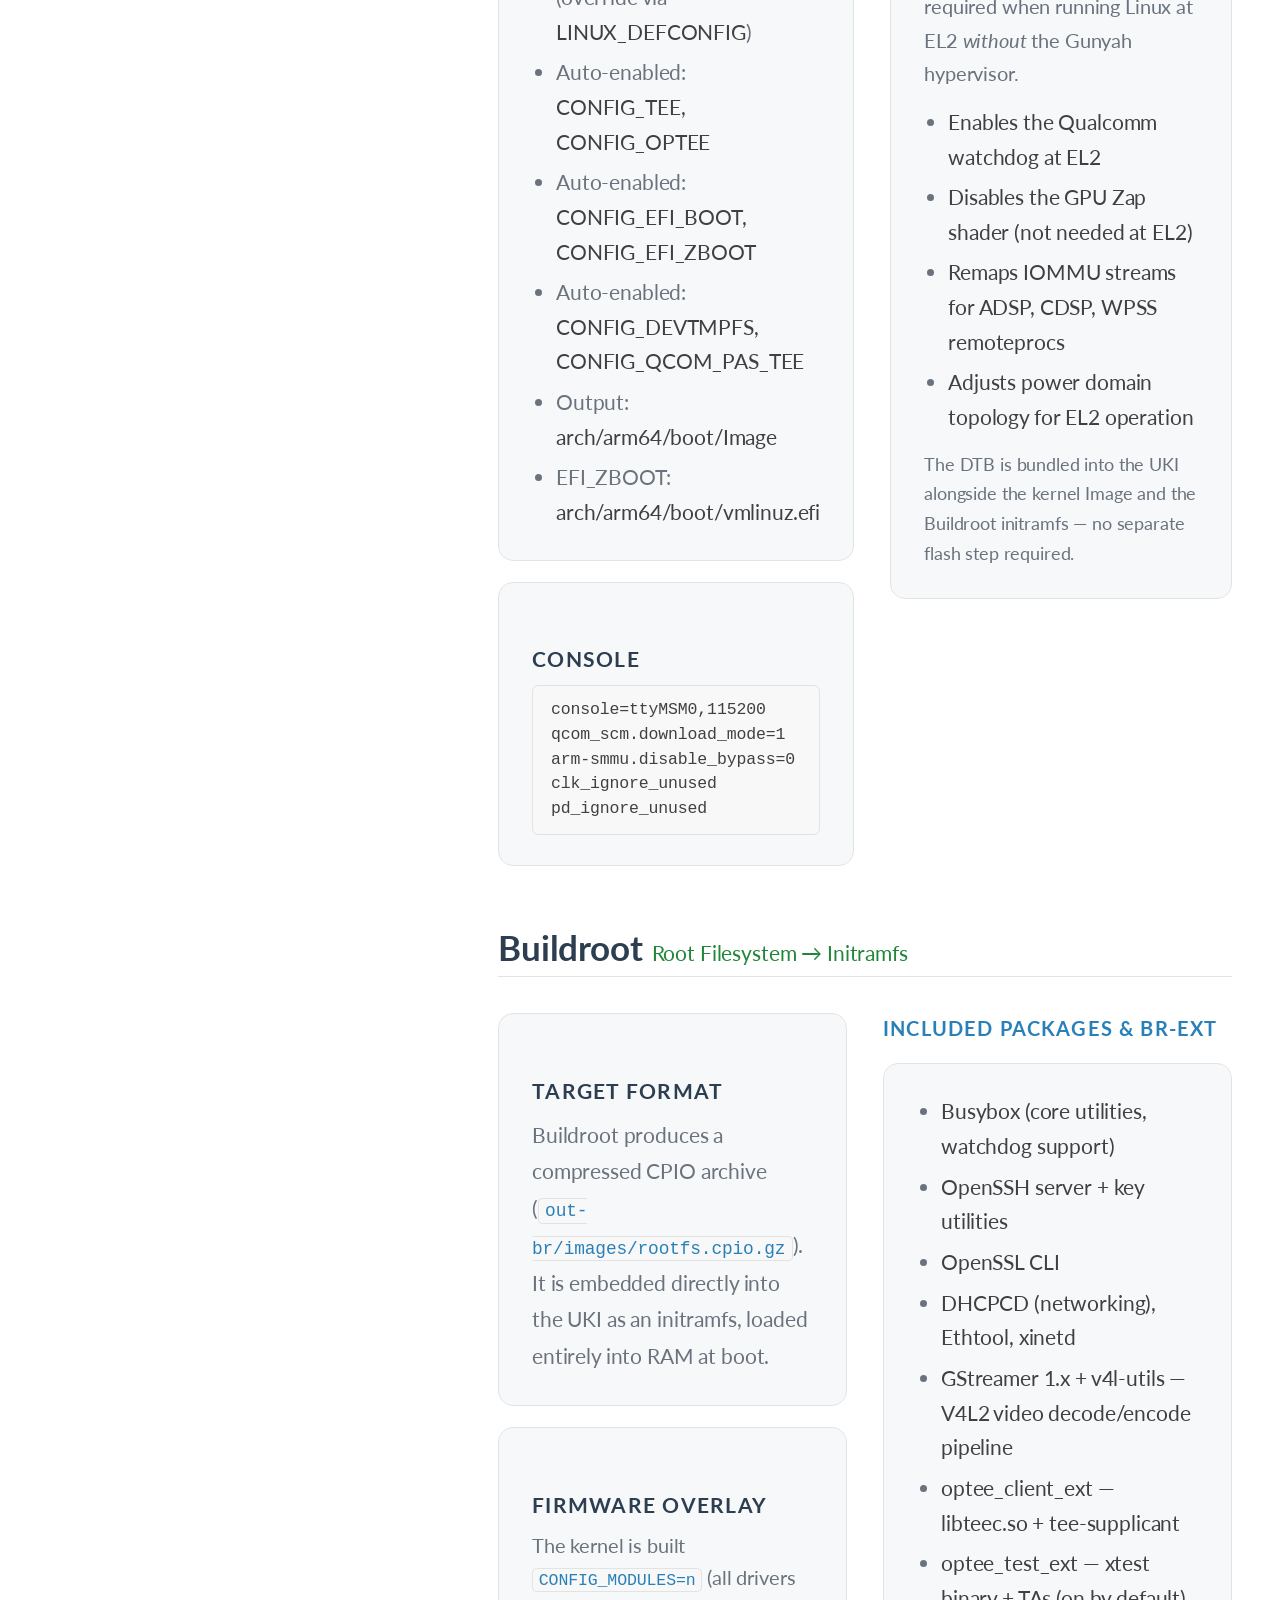
==== commit c1f4fea3: "lemans: flash a remote board via LAVA (flash-lava / flash-lava-yocto) flash-loader / flash-kernel / " ====
--- a/docs/lemans.html
+++ b/docs/lemans.html
@@ -420,10 +420,6 @@
       <h3 style="font-size:13px;margin-bottom:3px">U-Boot SPL</h3>
       <p style="font-size:11px;color:var(--muted)">SWIV · qtestsign (local, no CASS)</p>
     </div>
-    <div class="card" onclick="goTo('s-oem-secboot')" style="cursor:pointer;padding:12px 14px">
-      <h3 style="font-size:13px;margin-bottom:3px">OEM Secure-Boot Signing</h3>
-      <p style="font-size:11px;color:var(--muted)">edl-secure-bootloader · fused-EVK testing</p>
-    </div>
     <div class="card" onclick="goTo('s-optee')" style="cursor:pointer;padding:12px 14px">
       <h3 style="font-size:13px;margin-bottom:3px">OP-TEE TEE</h3>
       <p style="font-size:11px;color:var(--muted)">BL32 — Secure World Kernel</p>
@@ -457,6 +453,10 @@
     <div class="card" onclick="goTo('s-flash')" style="cursor:pointer;padding:12px 14px">
       <h3 style="font-size:13px;margin-bottom:3px">Flashing</h3>
       <p style="font-size:11px;color:var(--muted)">QDL / Firehose · flash-loader vs flash-kernel</p>
+    </div>
+    <div class="card" onclick="goTo('s-lava')" style="cursor:pointer;padding:12px 14px">
+      <h3 style="font-size:13px;margin-bottom:3px">Flashing via LAVA</h3>
+      <p style="font-size:11px;color:var(--muted)">Remote lab boards · flash-lava · flash-lava-yocto</p>
     </div>
 
     <div class="card" onclick="goTo('s-boot')" style="cursor:pointer;padding:12px 14px">
@@ -763,32 +763,6 @@
       <tr>
         <td colspan="3" style="background:var(--bg);color:var(--muted);font-size:11px;font-weight:700;
             text-transform:uppercase;letter-spacing:.09em;padding:10px 16px 4px;border-bottom:none">
-          OEM Secure-Boot Signing  (fused-EVK testing — see the dedicated section above)
-        </td>
-      </tr>
-      <tr>
-        <td><code style="color:var(--yellow)">spl-oem-sign</code></td>
-        <td class="muted">tz-secure.mbn — SWIV-annotated SPL, OEM-signed via <code>sectools --image-id TZ</code></td>
-        <td class="muted">Local sectools TEST key, no CASS. Kept separate from <code>tz.mbn</code> (qtestsign's output) — running <code>make spl</code> can't clobber it and vice versa.</td>
-      </tr>
-      <tr style="background:#e7f2fa;outline:1px solid var(--accent)">
-        <td>
-          <code style="color:var(--accent);font-size:13px">edl-secure-bootloader</code>
-        </td>
-        <td class="muted">Same as <code>edl-bootloader</code> (LUN1-4), with XBL/XBL-CONFIG/TZ all OEM-signed</td>
-        <td class="muted">Fast re-flash for OEM secure-boot testing — e.g. after cherry-picking new PAS auth commits into optee_os</td>
-      </tr>
-      <tr style="background:#e7f2fa;outline:1px solid var(--accent)">
-        <td>
-          <code style="color:var(--accent);font-size:13px">edl-secure-package</code>
-        </td>
-        <td class="muted">Same as <code>edl-package</code> (LUN0-5, full image), with XBL/XBL-CONFIG/TZ all OEM-signed</td>
-        <td class="muted">Full-image OEM secure-boot package. Both edl-secure-* targets leave <code>uefi.elf</code> unsigned — not required for this bootflow.</td>
-      </tr>
-
-      <tr>
-        <td colspan="3" style="background:var(--bg);color:var(--muted);font-size:11px;font-weight:700;
-            text-transform:uppercase;letter-spacing:.09em;padding:10px 16px 4px;border-bottom:none">
           Source Overlays  (local u-boot / linux patches, not committed upstream)
         </td>
       </tr>
@@ -877,112 +851,6 @@
   </div>
   <p style="max-width:960px; width:100%; font-size:12px; color:var(--muted); margin-top:12px">
     qtestsign is auto-fetched by <code>make spl</code> if not already present at <code>$(ROOT)/qtestsign</code>.
-  </p>
-</section>
-
-<!-- ─────────────────────────────────────────────────
-     SLIDE 6b — OEM SECURE-BOOT SIGNING
-───────────────────────────────────────────────── -->
-<section id="s-oem-secboot" data-sec data-sec-title="OEM Secure-Boot Signing">
-  <h2>OEM Secure-Boot Signing <span style="color:var(--red);font-weight:400;font-size:.6em">edl-secure-bootloader / edl-secure-package</span></h2>
-  <div class="rtd-note" style="max-width:960px; width:100%; margin-bottom:18px">
-    <strong>qtestsign does not produce a real signature.</strong> Its own docstring
-    says so directly: no signature is generated, and it only works on devices
-    with firmware secure boot <em>disabled</em>. On a Lemans EVK with
-    <code>OEM_SECURE_BOOT</code> + <code>PK_HASH_0</code> fused, PBL/XBL-SEC
-    authenticates every SBL1-loaded boot-chain image against the OEM root of
-    trust — an image signed by qtestsign (or unsigned) is silently truncated
-    to a bogus 148-byte stub instead of loaded. <code>edl-secure-bootloader</code>
-    / <code>edl-secure-package</code> exist to produce a package that actually
-    boots on a fused board.
-  </div>
-  <div class="card-grid cols2" style="max-width:960px; margin-bottom:18px">
-    <div class="card">
-      <h3>What gets OEM-signed</h3>
-      <ul>
-        <li><span>XBL — <code>lemans/blobs/xbl.elf</code> (stock Qualcomm blob, already OEM-signed as shipped)</span></li>
-        <li><span>XBL-CONFIG — <code>lemans/blobs/xbl_config.elf</code> (same, already OEM-signed as shipped)</span></li>
-        <li><span>TZ — the SPL, via <code>spl-oem-sign</code> → <code>tz-secure.mbn</code></span></li>
-      </ul>
-    </div>
-    <div class="card">
-      <h3>What does NOT need OEM-signing here</h3>
-      <ul>
-        <li><span>UEFI — <code>uefi.elf</code> (the SPL_ATF FIT: BL31 + OP-TEE + U-Boot proper)</span></li>
-      </ul>
-      <p style="font-size:12px; color:var(--muted); margin-top:8px; line-height:1.5">
-        This is platform-specific, not a general rule — see below. It also
-        differs from <code>sandbox.lemans</code>'s TF-A-BL2 bootflow, where
-        the FIP <strong style="color:var(--text)">does</strong> require OEM
-        signing.
-      </p>
-    </div>
-  </div>
-  <h3 style="max-width:960px; width:100%; font-size:14px; font-weight:700; color:var(--accent); text-transform:uppercase; letter-spacing:.06em; margin-bottom:12px">Why UEFI/FIP signing is required for TF-A BL2 but not for U-Boot SPL</h3>
-  <p style="max-width:960px; width:100%; font-size:13px; color:var(--muted); margin-bottom:14px; line-height:1.6">
-    This was confirmed on hardware, not assumed. In a successful U-Boot SPL
-    boot with <code>uefi.elf</code> deliberately left <strong style="color:var(--text)">unsigned</strong>,
-    the SBL1 boot profiler showed XBL-SEC truncating <code>APPSBL</code>
-    (its name for the uefi partition) to a 148-byte stub with no
-    <code>Segments hash check</code> line — the same rejection signature
-    seen for an unsigned TZ — and the board still booted to Linux. The two
-    bootflows differ in <strong style="color:var(--text)">who reads the FIT
-    and from where</strong>, not in XBL-SEC policy or firmware version
-    (both were investigated and ruled out):
-  </p>
-  <div class="card-grid cols2" style="max-width:960px">
-    <div class="card" style="border-color:var(--red)">
-      <h3 style="color:var(--red)">TF-A BL2 (sandbox.lemans)</h3>
-      <p style="font-size:13px; line-height:1.6; margin-bottom:8px">
-        BL2 trusts a fixed physical address (<code>PLAT_QTI_FIP_IOBASE =
-        0xaf000000</code>) that XBL-SEC is expected to have already loaded
-        the FIP into during SBL1. If XBL-SEC rejected an unsigned FIP, BL2
-        reads a 148-byte stub there and fails:
-        <code>BL2: Failed to load image id 3 (-2)</code>.
-      </p>
-      <p style="font-size:12px; color:var(--muted)">
-        That <code>-2</code> is <code>ENOENT</code> from a FIP
-        Table-of-Contents lookup miss (<code>io_fip.c</code>) — not a BL2
-        auth rejection. <code>TRUSTED_BOARD_BOOT</code> is 0 in this build,
-        so FIP signature checking is compiled out of BL2 entirely. The real
-        fault is one stage earlier, in XBL-SEC. <strong style="color:var(--text)">uefi.elf
-        must be OEM-signed</strong> for this bootflow to work.
-      </p>
-    </div>
-    <div class="card" style="border-color:var(--green)">
-      <h3 style="color:var(--green)">U-Boot SPL (this build root)</h3>
-      <p style="font-size:13px; line-height:1.6; margin-bottom:8px">
-        SPL (<code>SPL_LOAD_FIT</code> + <code>SPL_ATF</code>) does not rely
-        on an XBL-SEC-loaded DRAM copy at all — it reads the
-        <code>uefi</code> partition itself, directly off UFS, via U-Boot's
-        own FIT parser.
-      </p>
-      <p style="font-size:12px; color:var(--muted)">
-        A truncated/garbage copy sitting in DRAM from XBL-SEC's rejection
-        is irrelevant: SPL goes back to storage and gets the real FIT
-        regardless of whether XBL-SEC ever approved it. <strong style="color:var(--text)">uefi.elf
-        does not need OEM signing</strong> for this bootflow — signing it
-        anyway would be harmless, just not required.
-      </p>
-    </div>
-  </div>
-  <h3 style="max-width:960px; width:100%; font-size:14px; font-weight:700; color:var(--accent); text-transform:uppercase; letter-spacing:.06em; margin:24px 0 12px">Signing Command (<code>make spl-oem-sign</code>)</h3>
-  <div class="card" style="max-width:960px">
-    <pre style="font-size:11px; padding:8px 12px"><span class="fn">sectools</span> secure-image u-boot/.output/spl/<span class="val">u-boot-spl-swiv.elf</span> \
-  --outfile lemans/output/<span class="val">tz-secure.mbn</span> \
-  --image-id <span class="str">TZ</span> \
-  --security-profile lemans/security/<span class="val">lemans_tz_security_profile.xml</span> \
-  --sign --signing-mode <span class="str">TEST</span>
-
-<span class="cmt"># Local sectools TEST key — no CASS / QTI-REMOTE server needed</span>
-<span class="cmt"># Same command shape for XBL / XBL-CONFIG, just --image-id XBL / XBL-CONFIG</span></pre>
-  </div>
-  <p style="max-width:960px; width:100%; font-size:12px; color:var(--muted); margin-top:12px">
-    <code>edl-secure-bootloader</code> (LUN1-4, fast re-flash) and
-    <code>edl-secure-package</code> (LUN0-5, full image) both run this as
-    part of their build; verify with
-    <code>sectools secure-image --inspect lemans/output/edl-secure-bootloader/tz.mbn</code>
-    — look for <code>OEM Signature Size: 104 (bytes)</code>.
   </p>
 </section>
 
@@ -1409,6 +1277,28 @@
       </p>
       <p style="font-size:12px; color:var(--muted)">Boots the <strong>on-disk Yocto rootfs</strong> with your own kernel — unlike <code>make efi</code>, which boots the Buildroot initramfs. The matching Yocto <code>rootfs.img</code> must already be flashed (<code>make flash-yocto</code>).</p>
     </div>
+    <div class="card" style="border-color:var(--accent)">
+      <h3 style="color:var(--accent)">make flash-sail</h3>
+      <p style="margin-bottom:8px; line-height:1.6">
+        Programs the <strong style="color:var(--text)">SAIL safety-island NOR image</strong>.
+        SAIL boots from its own NOR flash, wholly independent of the UFS boot chain that
+        <code>flash-loader</code> / <code>flash-kernel</code> program. Runs a
+        <strong style="color:var(--text)">self-contained stock blob set</strong> (its own firehose,
+        <code>rawprogram0.xml</code> / <code>patch0.xml</code>, payload ELFs) straight from
+        <code>lemans/blobs/</code> — no local build artifacts, no staging into <code>lemans/output/</code>.
+      </p>
+      <p style="font-size:12px; color:var(--muted)">Independent of the UFS boot chain. Device must be in EDL mode; needs the fetched blob set (<code>make fetch-blobs</code>).</p>
+    </div>
+    <div class="card" style="border-color:var(--red)">
+      <h3 style="color:var(--red)">make flash-sail-wipe</h3>
+      <p style="margin-bottom:8px; line-height:1.6">
+        <strong style="color:var(--red)">Recovery only.</strong> Zeroes the MBR + primary/backup GPT
+        sectors on <strong style="color:var(--text)">every SAIL NOR physical partition</strong>,
+        invalidating the on-NOR layout. Use to recover a NOR left inconsistent by a bad flash, then
+        re-run <code>make flash-sail</code>.
+      </p>
+      <p style="font-size:12px; color:var(--muted)"><strong style="color:var(--red)">WARNING:</strong> destroys the SAIL NOR layout and all data on it. Device must be in EDL mode.</p>
+    </div>
   </div>
   <div class="card" style="max-width:860px; margin-top:16px">
     <h3>Flash Artifacts — Source</h3>
@@ -1469,6 +1359,120 @@
       </div>
     </li>
   </ul>
+</section>
+
+<!-- ─────────────────────────────────────────────────
+     SLIDE 15b — FLASHING VIA LAVA
+───────────────────────────────────────────────── -->
+<section id="s-lava" data-sec data-sec-title="Flashing via LAVA">
+  <h2>Flashing via LAVA <span style="color:var(--accent);font-weight:400;font-size:.6em">remote lab boards — no local USB</span></h2>
+  <p style="font-size:14px; color:var(--muted); margin-bottom:24px; max-width:760px; text-align:center">
+    <code>flash-loader</code> / <code>flash-kernel</code> run <code>qdl</code> over USB against a board
+    plugged into <strong style="color:var(--text)">your</strong> machine. The
+    <a href="https://lava.infra.foundries.io/" style="color:var(--accent)">LAVA</a> lab boards are remote
+    and not USB-reachable, so LAVA fetches a single flat flash <strong style="color:var(--text)">tarball</strong>
+    over HTTP onto its worker and runs <code>qdl</code> there
+    (<code>deploy: to: qdl</code> + <code>boot: method: qdl</code>, <code>storage: ufs</code>).
+    The <code>make</code> targets <em>package</em> the tarball and then submit it to a free
+    <code>lemans-evk</code> board via the LAVA API — one command, end to end (next slide).
+  </p>
+  <div class="card-grid cols2" style="max-width:860px">
+    <div class="card" style="border-color:var(--accent)">
+      <h3 style="color:var(--accent)">make flash-lava</h3>
+      <p style="margin-bottom:8px; line-height:1.6">
+        The LAVA counterpart of <code>flash-loader</code> + <code>flash-kernel</code> <strong style="color:var(--text)">combined</strong>.
+        Packages one flat <code>lemans-flash.qcomflash.tar.gz</code> uniting both sets:
+        LUNs 1–5 (boot chain: firehose, XBL, GPTs, <code>tz.mbn</code>, <code>uefi.elf</code>,
+        <code>rawprogram4-qupfw</code>) and LUN 0 (kernel: <code>rawprogram0-only-kernel</code>, <code>efi.bin</code>).
+      </p>
+      <p style="font-size:12px; color:var(--muted)"><strong>No rootfs.img</strong> — boots the flashed chain + kernel, but a login prompt needs a rootfs already on the board. Reuses the <code>stage-blobs-strict</code> / <code>patch-qupfw</code> / <code>strip-rootfs</code> macros.</p>
+    </div>
+    <div class="card" style="border-color:var(--green)">
+      <h3 style="color:var(--green)">make flash-lava-yocto</h3>
+      <p style="margin-bottom:8px; line-height:1.6">
+        The LAVA counterpart of <code>flash-yocto</code>. Packages the
+        <strong style="color:var(--text)">complete Yocto release</strong> — all 6 LUNs + every patch,
+        <strong style="color:var(--text)">including rootfs.img</strong> — straight from the built
+        <code>.qcomflash</code> directory, tarred as-is.
+      </p>
+      <p style="font-size:12px; color:var(--muted)">Self-sufficient: because rootfs.img is included, a job can boot to a login prompt on a bare board. Needs <code>make yocto</code>.</p>
+    </div>
+  </div>
+  <div class="card" style="max-width:860px; margin-top:16px">
+    <h3>Tarball layout — <code>path:</code> matters</h3>
+    <p style="font-size:13px; color:var(--muted); line-height:1.6">
+      <code>qdl</code> runs relative to the <code>path:</code> inside the tarball.
+      Both <code>make</code> targets emit a <strong style="color:var(--text)">flat</strong> tarball (files at the
+      root) → omit <code>path:</code>. Yocto's own emitted
+      <code>*.qcomflash.tar.gz</code> is <strong style="color:var(--text)">nested</strong> under
+      <code>core-image-base-iq-9075-evk/</code> → set <code>path:</code> to it. Wrong
+      <code>path:</code> ⇒ <code>qdl</code> fails instantly with <em>failed to open
+      "prog_firehose_ddr.elf"</em>.
+    </p>
+  </div>
+</section>
+
+<!-- ─────────────────────────────────────────────────
+     SLIDE 15c — LAVA SUBMIT WORKFLOW
+───────────────────────────────────────────────── -->
+<section id="s-lava2" data-sec data-sec-title="LAVA Workflow">
+  <h2>LAVA Flash — One Command <span style="color:var(--green);font-weight:400;font-size:.55em">make does it all</span></h2>
+  <div class="card" style="max-width:860px; margin-bottom:18px; border-color:var(--green)">
+    <p style="margin:0 0 6px; line-height:1.6">
+      <code style="color:var(--green)">make flash-lava</code> /
+      <code style="color:var(--green)">make flash-lava-yocto</code> package the tarball
+      <strong style="color:var(--text)">and</strong> drive the whole LAVA round-trip via
+      <code>lemans/lava/submit.sh</code> — upload, submit, monitor. Build only, no lab:
+      <code>make flash-lava-package</code>.
+    </p>
+  </div>
+  <p style="font-size:13px; color:var(--muted); margin-bottom:14px; max-width:860px; text-align:center">What the target runs, end to end:</p>
+  <ul class="steps" style="max-width:860px">
+    <li>
+      <div class="step-num">1</div>
+      <div class="step-body">
+        <strong>Package the tarball</strong>
+        <span>The <code>*-package</code> target assembles <code>lemans/output/*.qcomflash.tar.gz</code> (flat layout).</span>
+      </div>
+    </li>
+    <li>
+      <div class="step-num">2</div>
+      <div class="step-body">
+        <strong>Mint a lab-reachable upload URL</strong>
+        <span>The worker fetches over HTTPS, so the tarball needs a URL. Minting one is an <strong style="color:var(--text)">MCP-only</strong> op (<code>create_artifact_upload</code>) — LAVA's REST API has none and it won't answer plain curl. Since <code>make</code> can't speak MCP, <code>submit.sh</code> shells out to headless <code>claude -p</code>, which calls the tool and returns a token-guarded URL.</span>
+      </div>
+    </li>
+    <li>
+      <div class="step-num">3</div>
+      <div class="step-body">
+        <strong>Upload + submit</strong>
+        <span>curl <code>PUT</code>s the tarball, then the job YAML from <code>lemans/lava/</code> (with <code>&lt;ARTIFACT_URL&gt;</code>/<code>&lt;ARTIFACT_TOKEN&gt;</code> filled) is POSTed to a free <code>lemans-evk</code> via the REST API (<code>Authorization: Token</code>). The lab enters EDL automatically (<code>bootToEDL</code>) — no manual button.</span>
+      </div>
+    </li>
+    <li>
+      <div class="step-num">4</div>
+      <div class="step-body">
+        <strong>Deploy → flash → boot</strong>
+        <span>LAVA downloads + extracts the tarball, runs <code>qdl</code> across all LUNs (<code>storage: ufs</code>), then reboots and can auto-login to confirm.</span>
+      </div>
+    </li>
+    <li>
+      <div class="step-num">5</div>
+      <div class="step-body">
+        <strong>Monitor</strong>
+        <span><code>submit.sh</code> polls to completion and exits non-zero unless <code>health: Complete</code>. A healthy run shows <code>flash-qdl</code> taking real time (0&nbsp;s = failed). Full guide: <code>lemans/lava/README.md</code>.</span>
+      </div>
+    </li>
+  </ul>
+  <div class="card" style="max-width:860px; margin-top:8px">
+    <p style="font-size:12px; color:var(--muted); line-height:1.6; margin:0">
+      <strong style="color:var(--text)">Token &amp; MCP:</strong> mint a LAVA token at
+      <code>/api/tokens/</code>; <code>submit.sh</code> reads it from <code>~/.claude.json</code>
+      (the <code>C-Lava-Token</code> the <code>lava</code> MCP server uses) or <code>$LAVA_TOKEN</code>.
+      The MCP handles reads + the artifact upload; on this instance its <code>submit_job</code> is
+      unauthenticated, so the actual submit/monitor go through the REST API.
+    </p>
+  </div>
 </section>
 
 <!-- ─────────────────────────────────────────────────
--- a/docs/_rtd.css
+++ b/docs/_rtd.css
@@ -18,7 +18,26 @@
   font-family: Lato, -apple-system, BlinkMacSystemFont, 'Segoe UI', system-ui, sans-serif;
   font-size: 16px; line-height: 1.65;
   padding-left: var(--rtd-side-w);
+  /* Baked-in 1.5x enlargement (Chrome/Firefox `zoom`) so the docs read at a
+     comfortable size without manually setting the browser to 150%. */
+  zoom: 1.5;
 }
+/* Present mode: enlarge slides to 200% so the deck reads from across a room
+   (the fixed inset:0 sections stay full-viewport; content scales up). */
+body.rtd.presenting { zoom: 2; }
+
+/* Qualcomm logo (emblem + wordmark), fixed top-right on every page
+   (injected by _rtd.js). */
+.rtd-logo { position: fixed; top: 14px; right: 24px; z-index: 60;
+  display: flex; align-items: center; gap: 9px; line-height: 0; }
+.rtd-logo .mark { height: 56px; width: auto; display: block; }
+.rtd-logo .word { height: 26px; width: auto; display: block; }
+/* Keep it on the slides in present mode too — present mode is zoomed 2x, so
+   pin it to the real viewport corner and hold a slide-appropriate size. */
+body.rtd.presenting .rtd-logo { top: 22px; right: 30px; z-index: 100; gap: 7px; }
+body.rtd.presenting .rtd-logo .mark { height: 38px; }
+body.rtd.presenting .rtd-logo .word { height: 18px; }
+@media (max-width: 900px) { body.rtd:not(.presenting) .rtd-logo { display: none; } }
 /* Sidebar */
 .rtd-side {
   position: fixed; top: 0; left: 0; width: var(--rtd-side-w); height: 100vh;
@@ -45,7 +64,7 @@
 .rtd-side .rtd-subnav { padding: 0 0 0.5rem; }
 .rtd-side .rtd-subnav a { padding-left: 2.25rem; font-size: 0.82rem; }
 /* Content */
-main.rtd-doc { max-width: 800px; margin: 0 auto; padding: 1.5rem 2rem 4rem; }
+main.rtd-doc { max-width: 1180px; margin: 0 auto; padding: 1.5rem 2rem 4rem; }
 .rtd-breadcrumb { font-size: 0.85rem; color: #999; padding-bottom: 0.75rem; border-bottom: 1px solid var(--rtd-border); margin-bottom: 1.5rem; }
 .rtd-breadcrumb a { color: var(--rtd-accent); text-decoration: none; }
 .rtd-breadcrumb .sep { margin: 0 0.4rem; color: #ccc; }
@@ -96,7 +115,12 @@
   position: fixed; inset: 0; display: none;
   padding: 4vh 8vw; overflow: auto; background: #ffffff; color: var(--rtd-text, #404040);
 }
-body.rtd.presenting #deck section.active { display: block; }
+/* Center the active slide in the viewport (both axes) instead of top-left
+   block flow — restores the deck's designed layout in present mode. */
+body.rtd.presenting #deck section.active {
+  display: flex; flex-direction: column;
+  justify-content: center; align-items: center;
+}
 body.rtd.presenting #progress,
 body.rtd.presenting #counter,
 body.rtd.presenting #btn-prev,
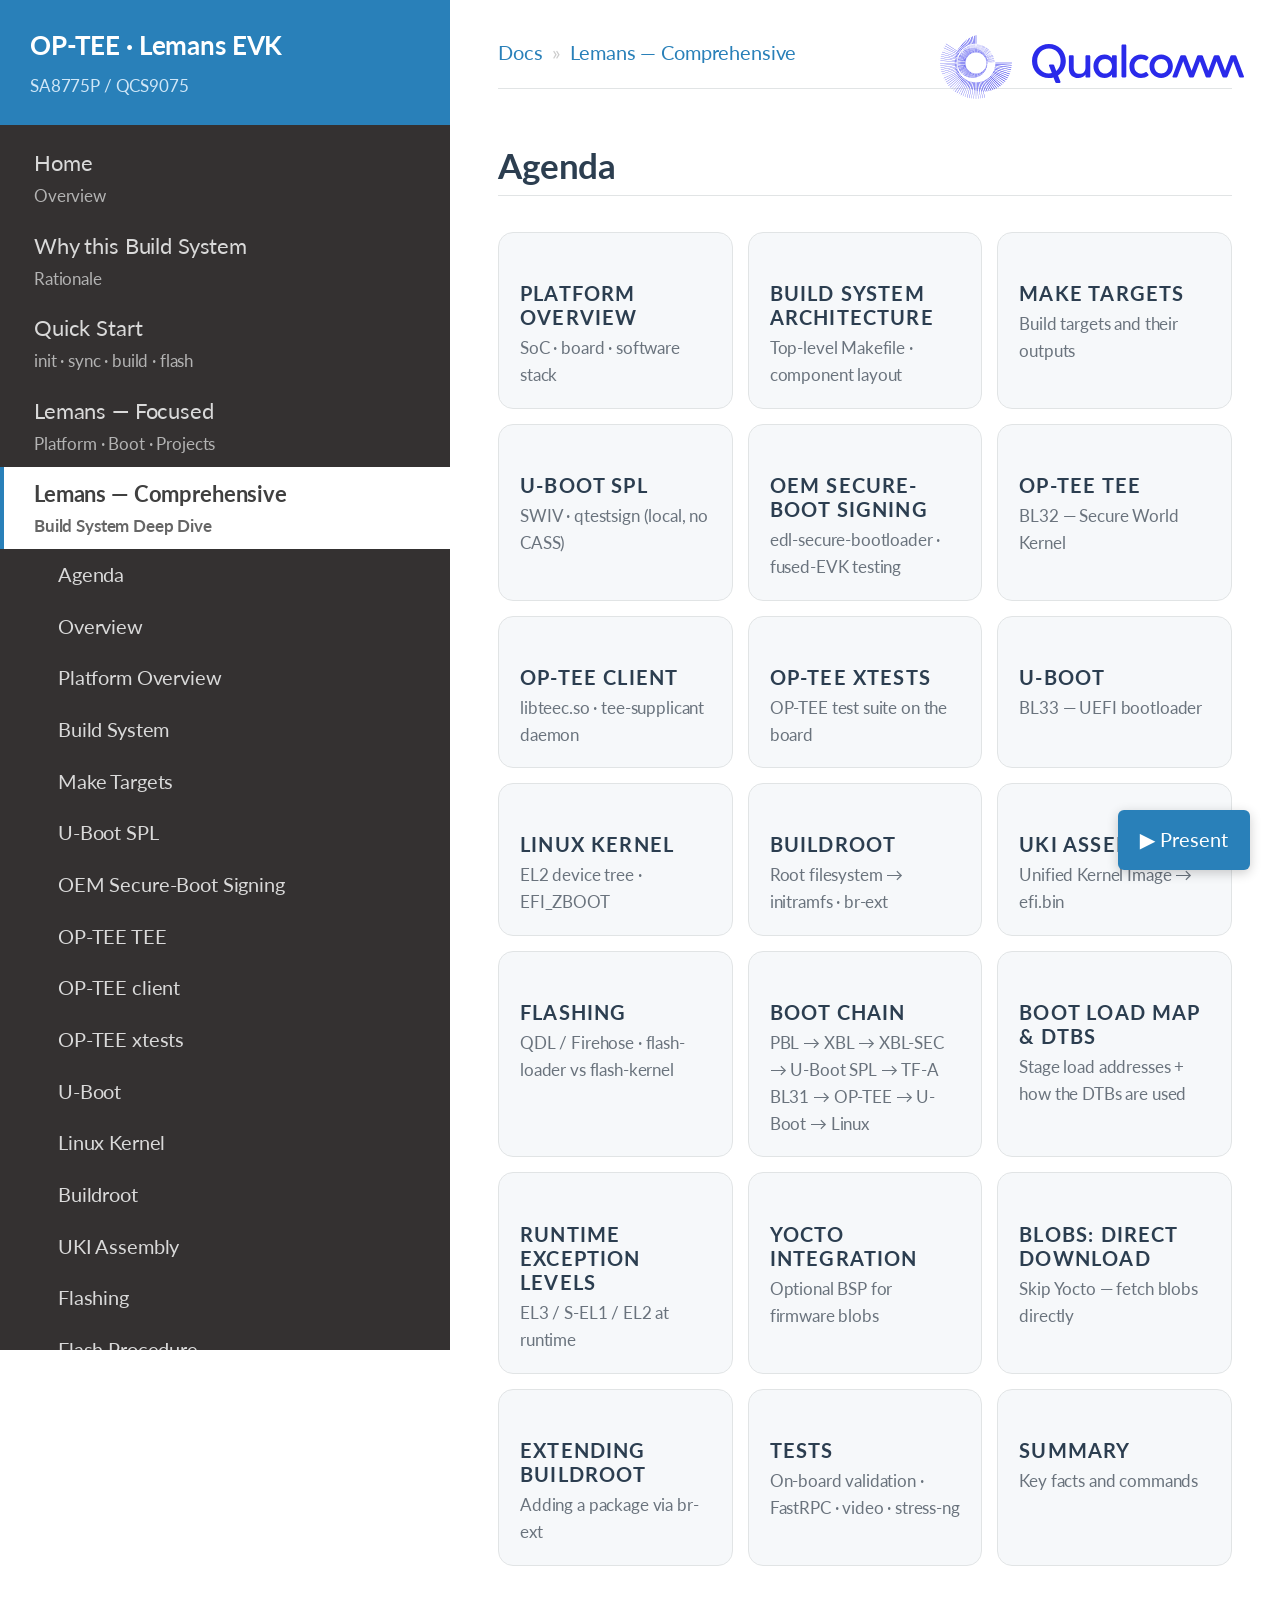
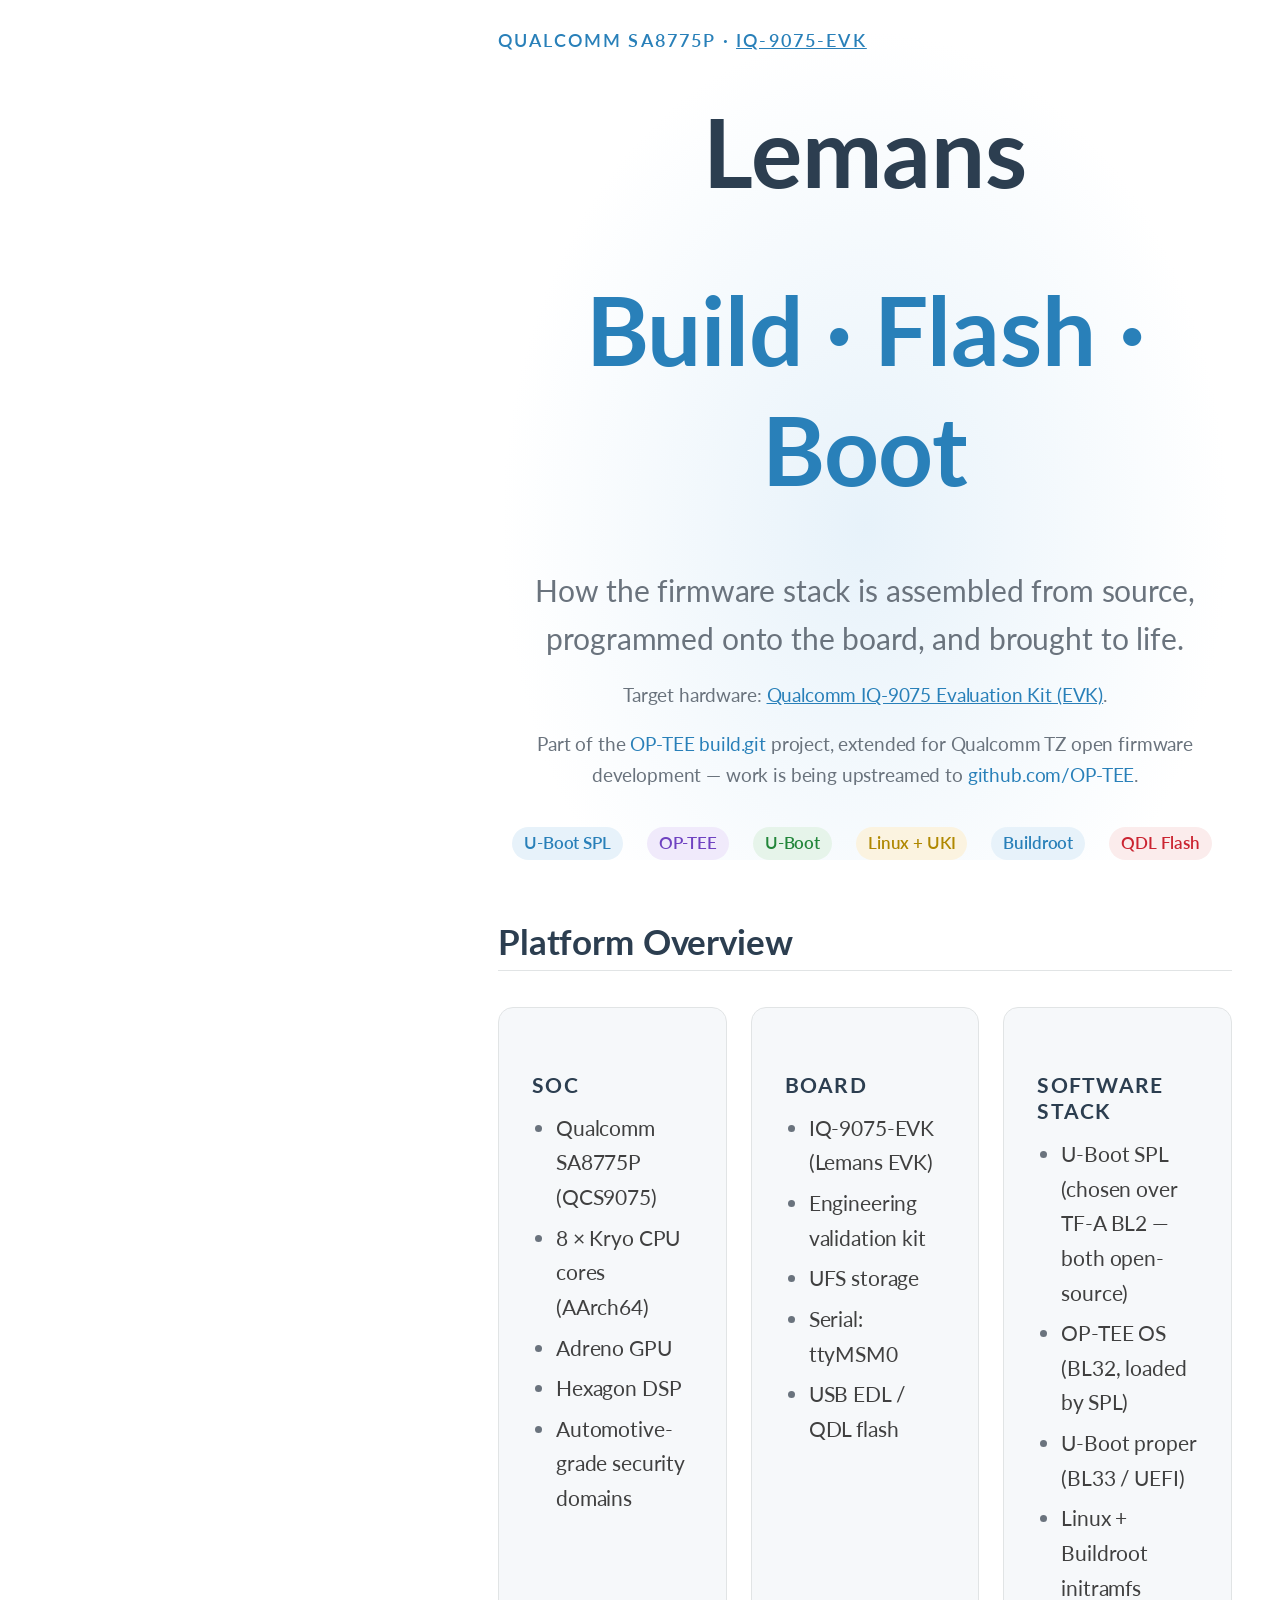
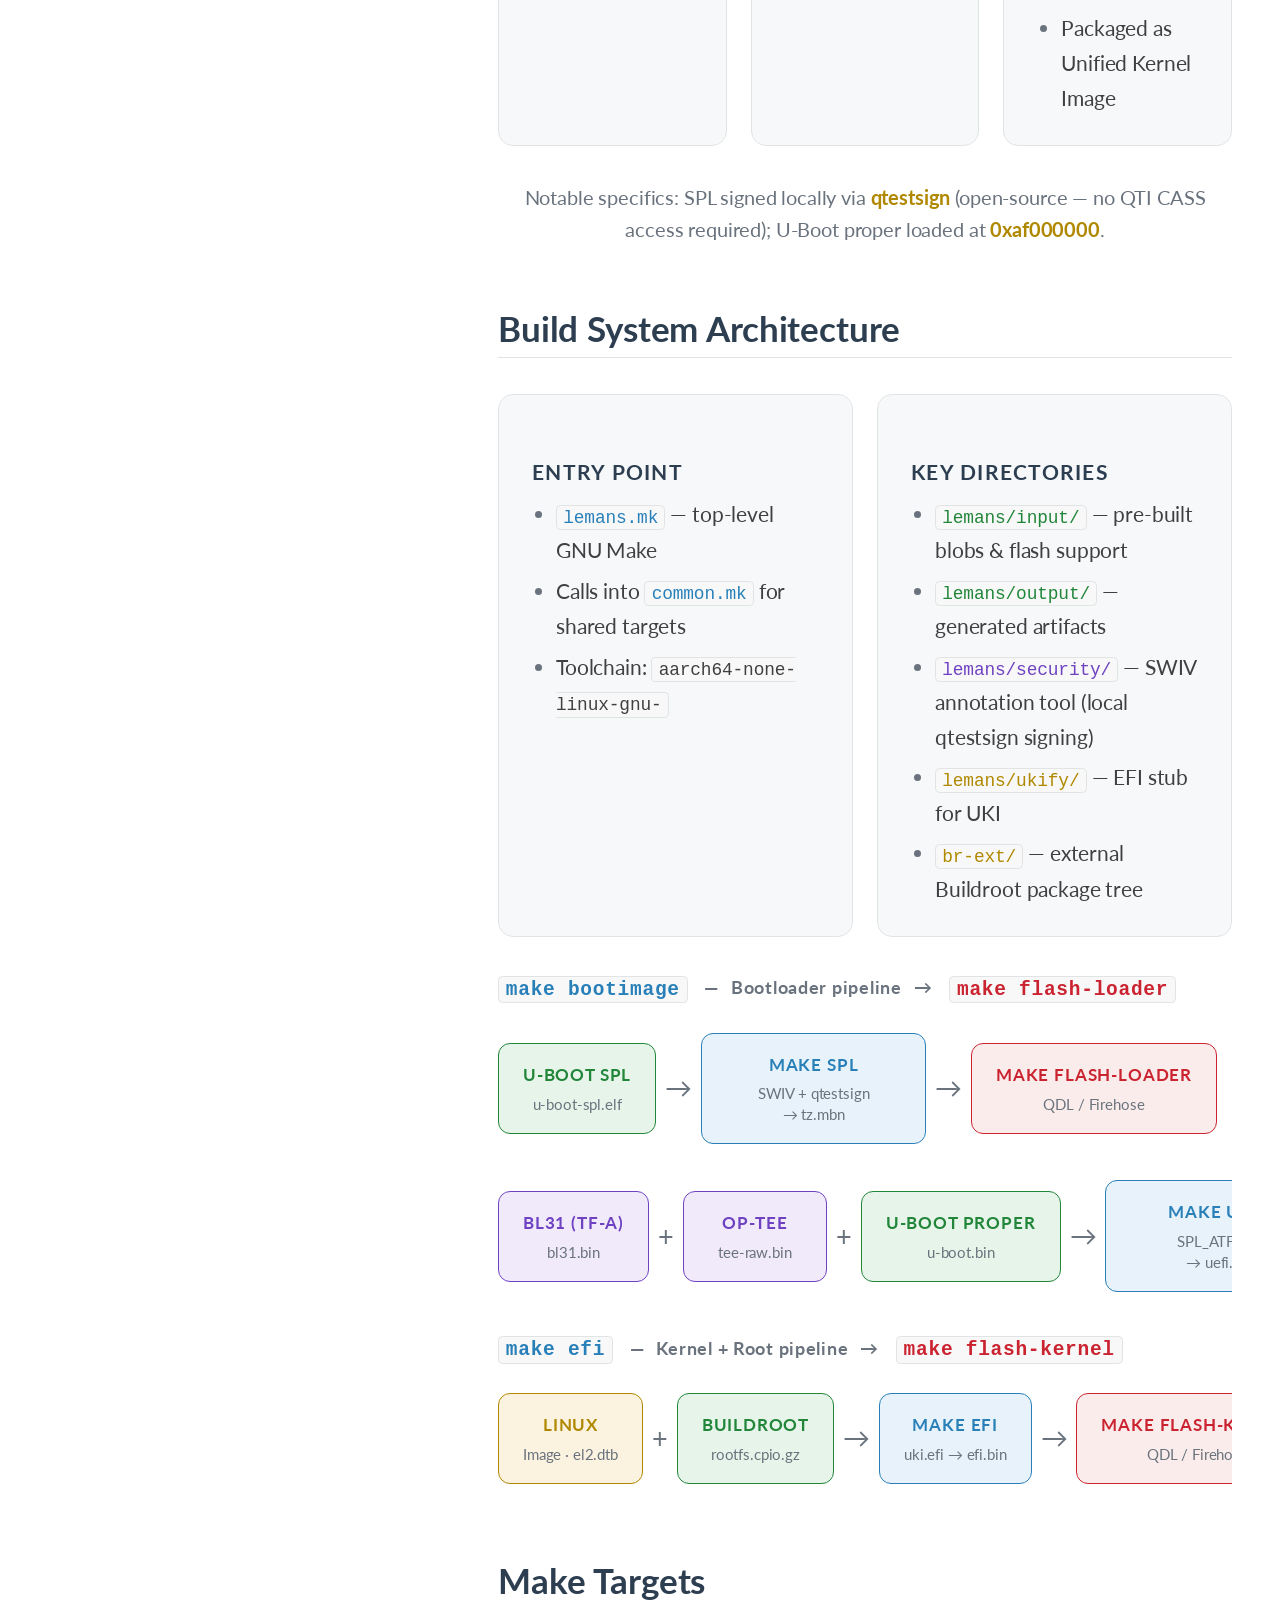
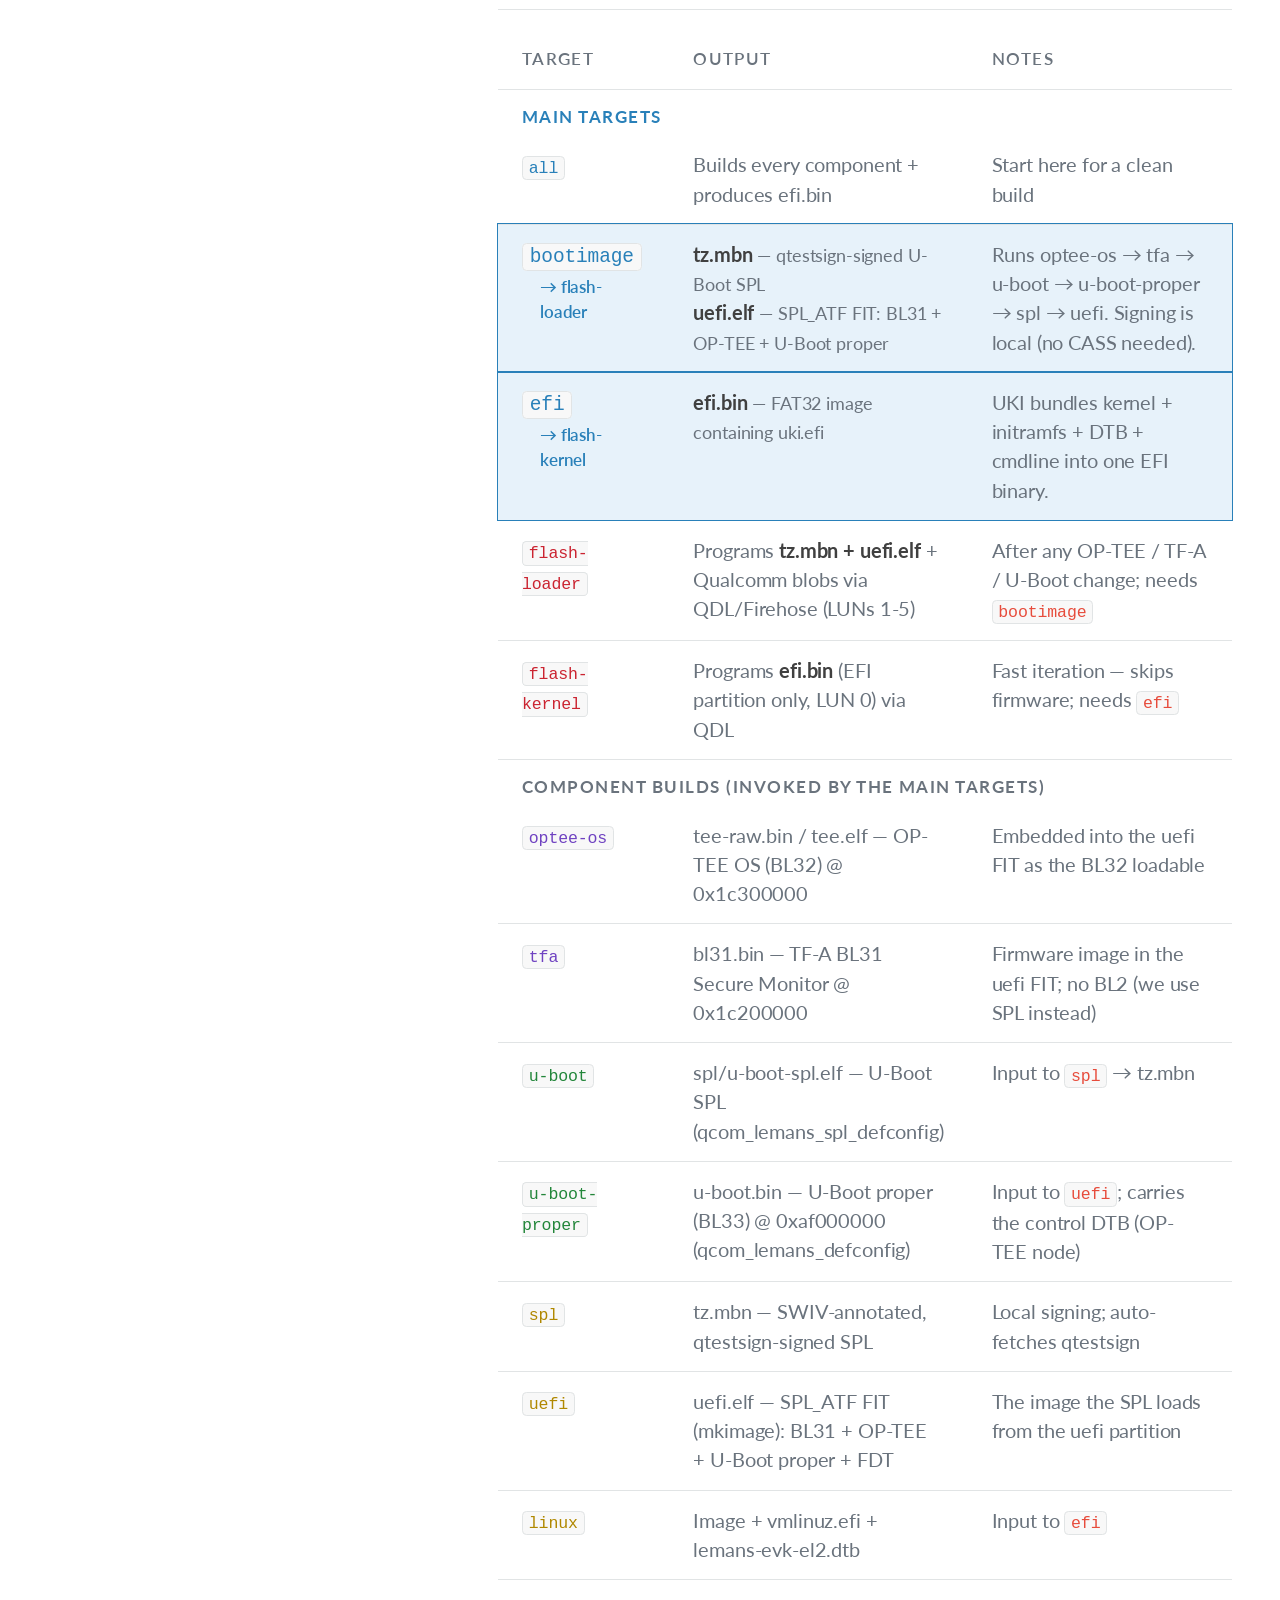
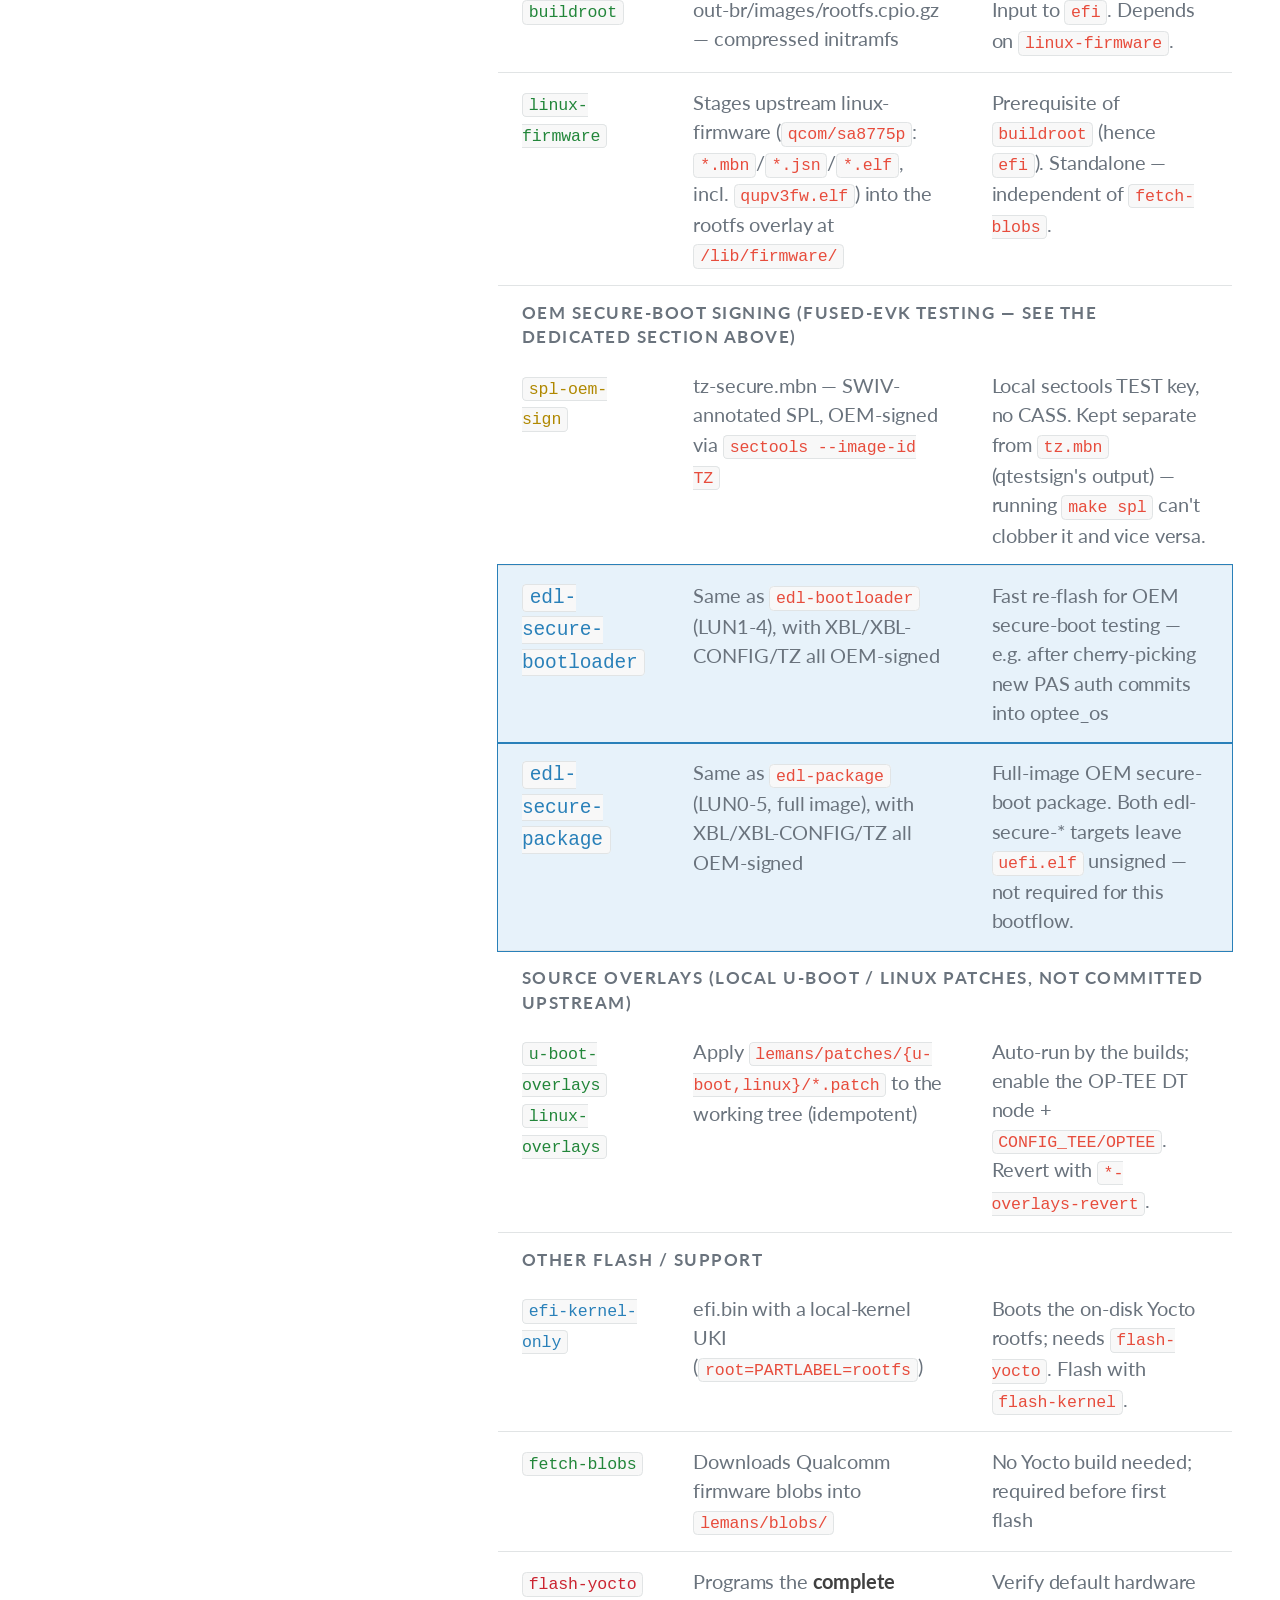
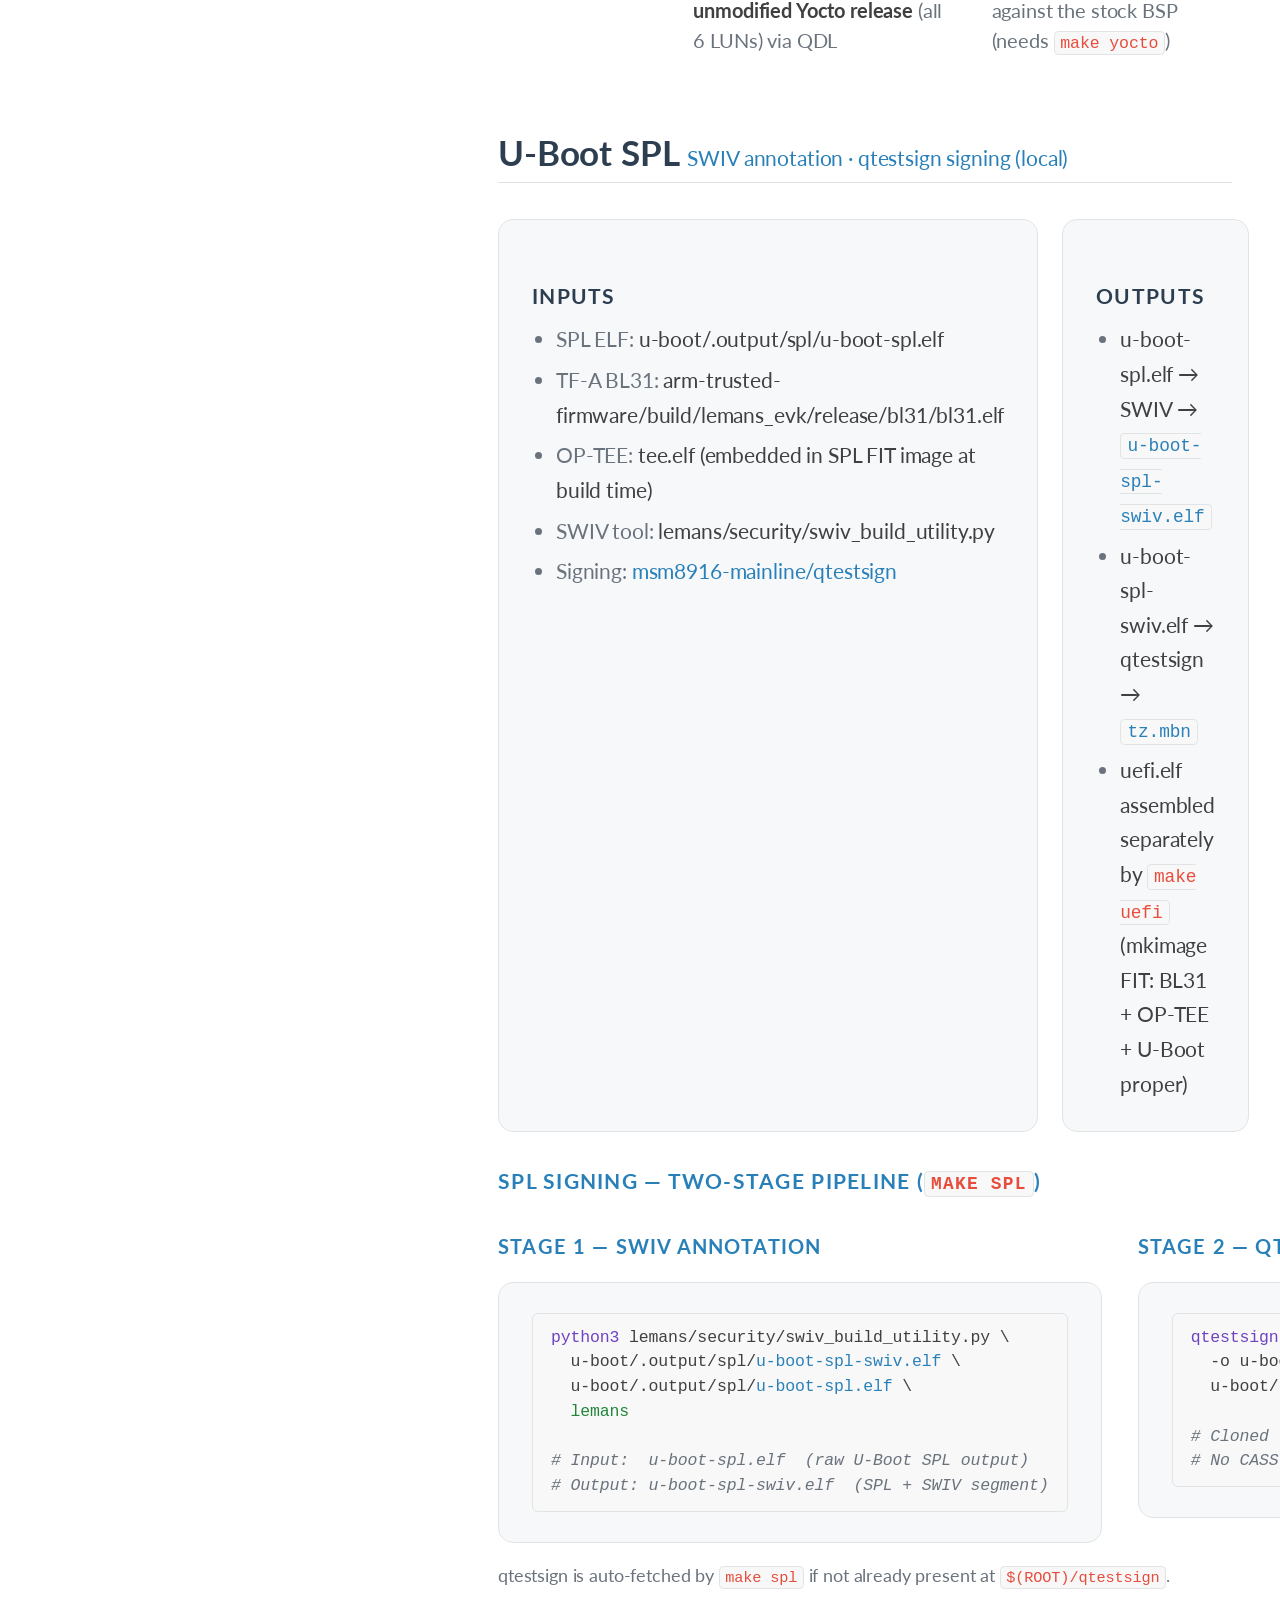
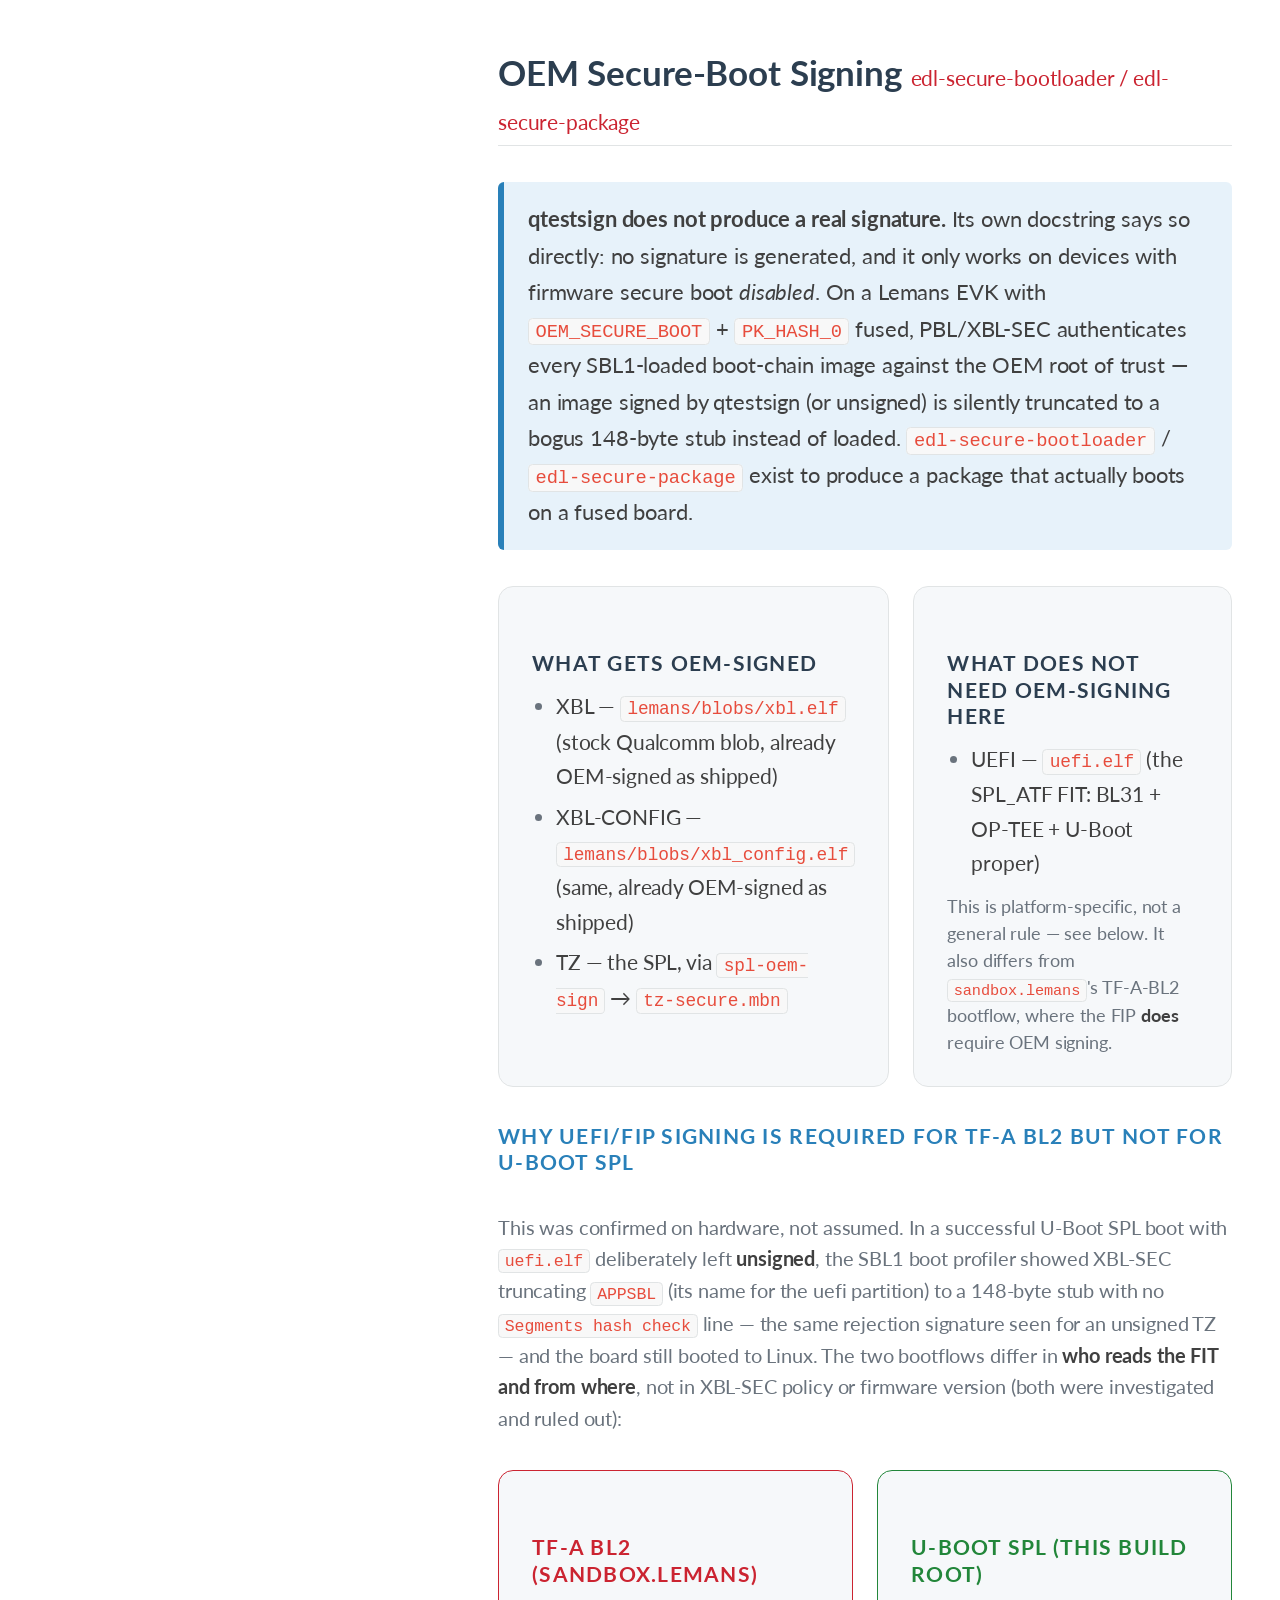
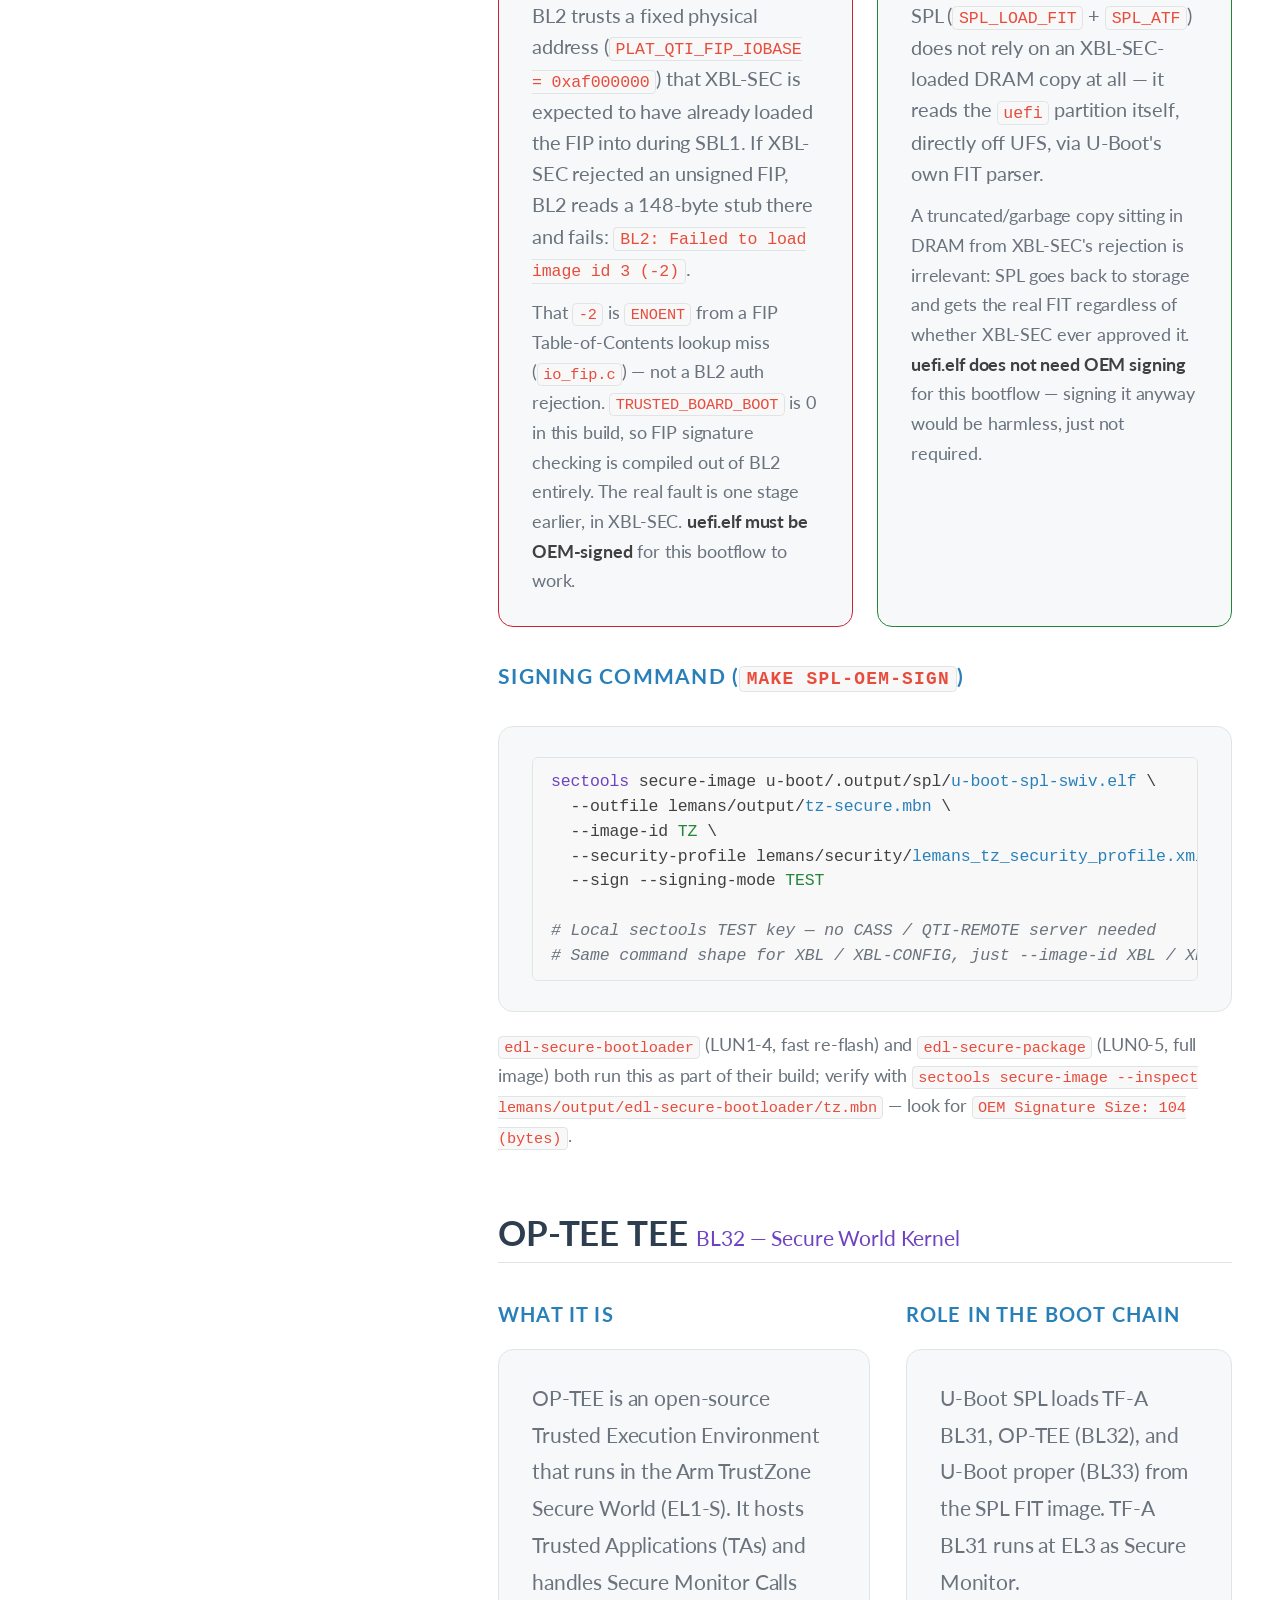
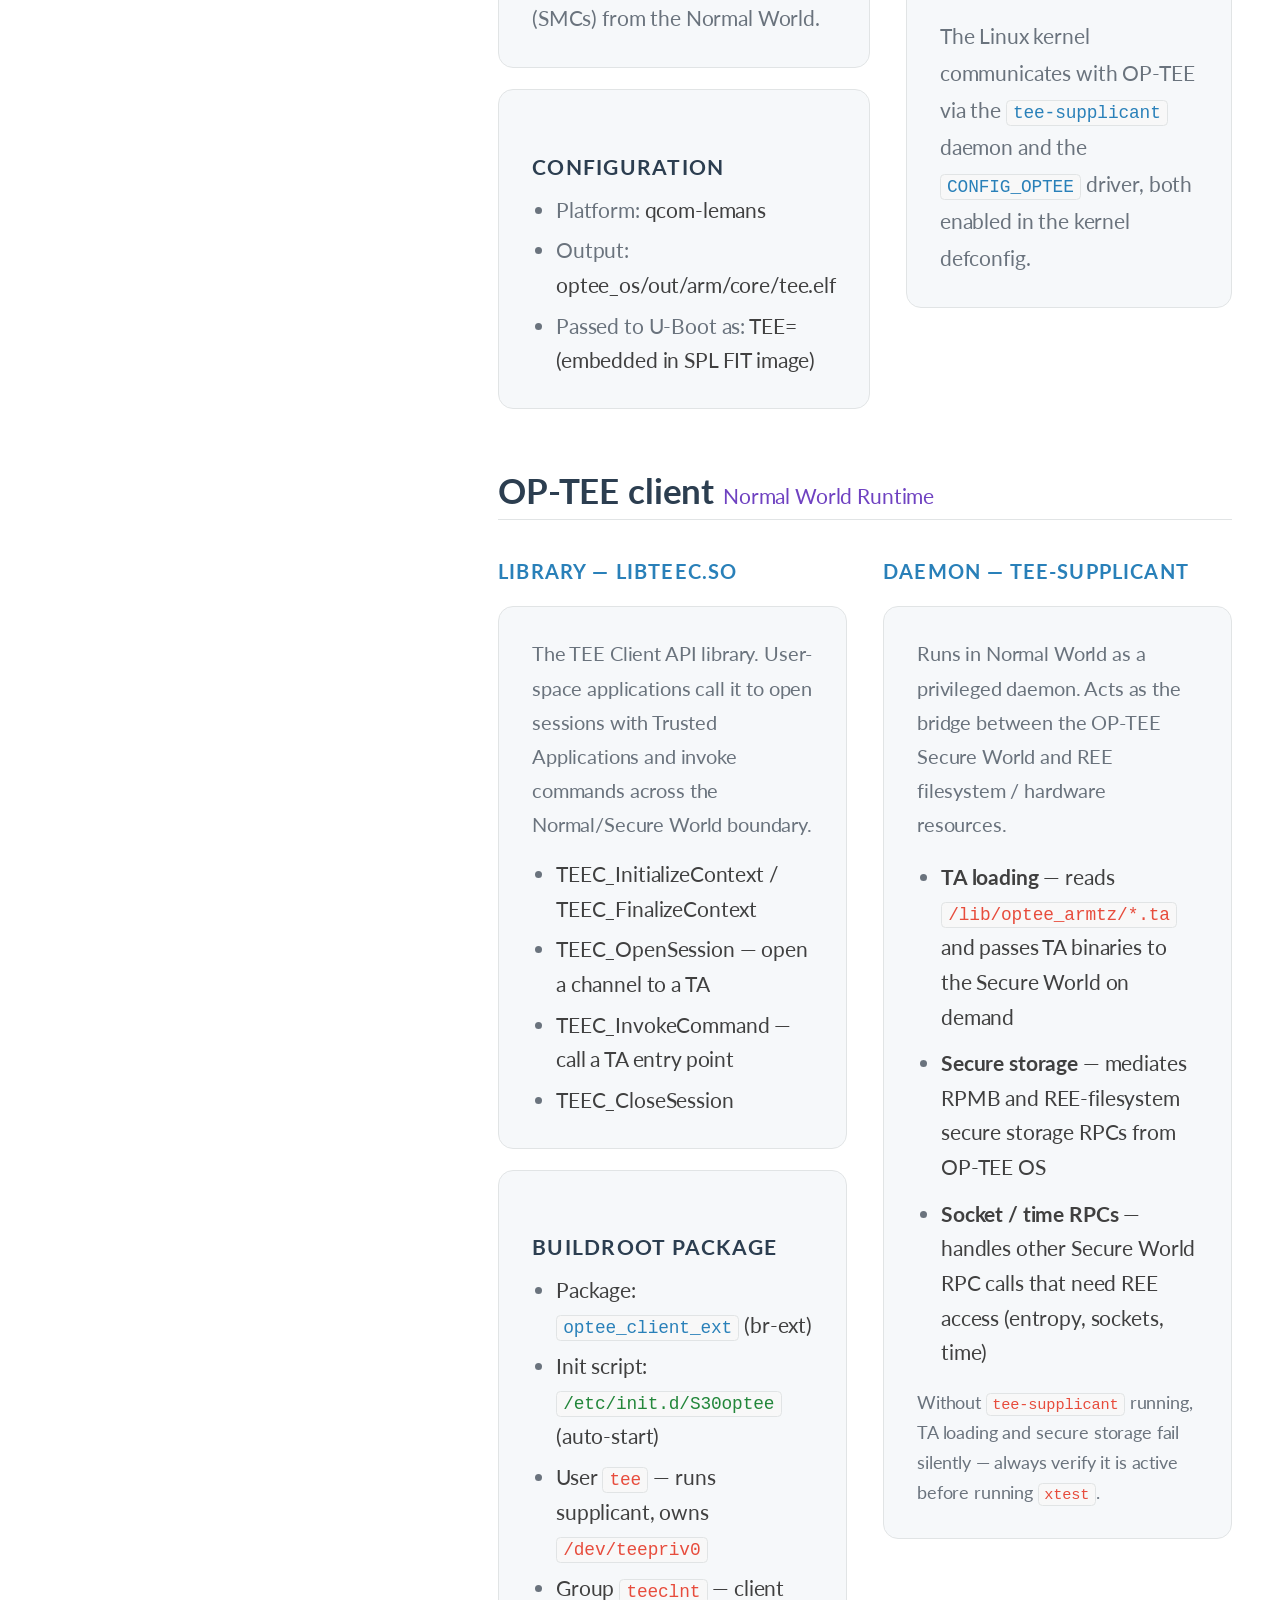
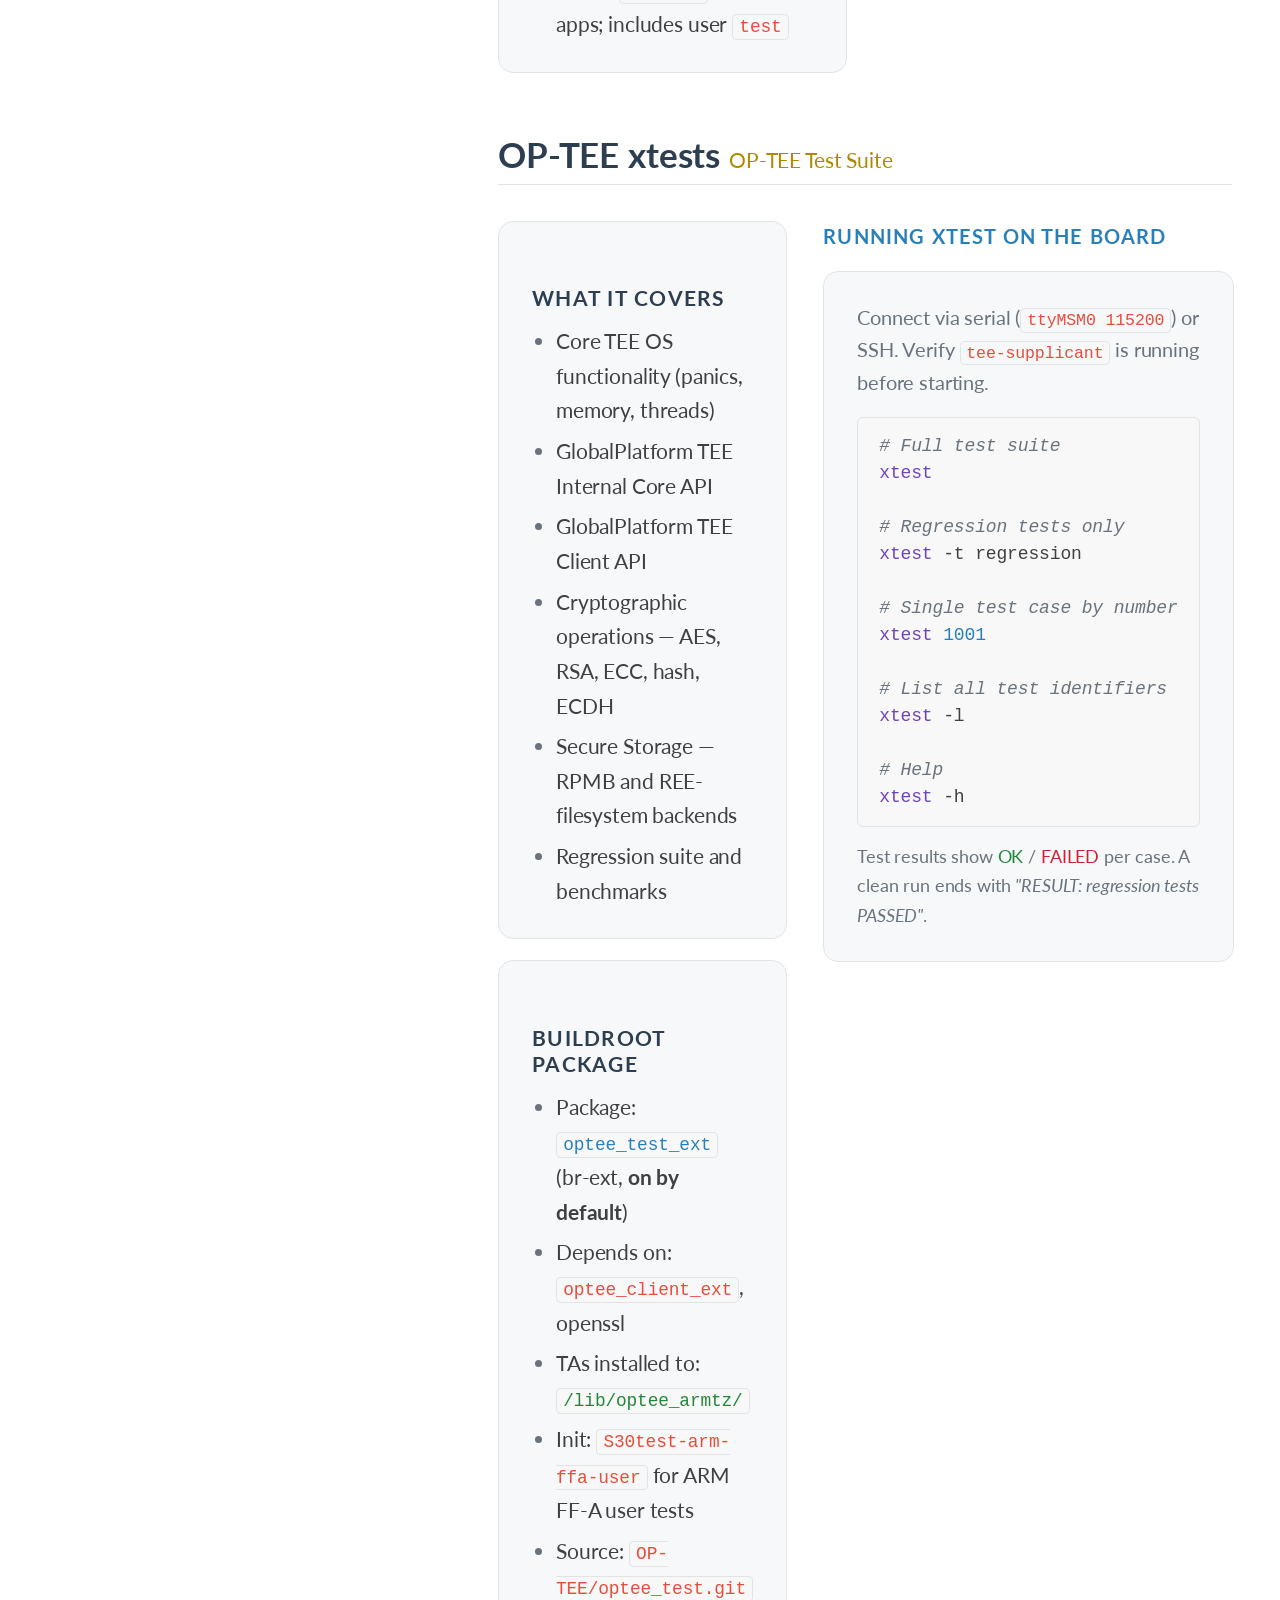
==== commit a5e0d4b3: "Merge 5ff79c944265ae19689bdde82cb5d6036ebb06a1 into 030db7d25b3b909b107093e3943a8d1740af48b0" ====
--- a/docs/lemans.html
+++ b/docs/lemans.html
@@ -420,6 +420,10 @@
       <h3 style="font-size:13px;margin-bottom:3px">U-Boot SPL</h3>
       <p style="font-size:11px;color:var(--muted)">SWIV · qtestsign (local, no CASS)</p>
     </div>
+    <div class="card" onclick="goTo('s-oem-secboot')" style="cursor:pointer;padding:12px 14px">
+      <h3 style="font-size:13px;margin-bottom:3px">OEM Secure-Boot Signing</h3>
+      <p style="font-size:11px;color:var(--muted)">edl-secure-bootloader · fused-EVK testing</p>
+    </div>
     <div class="card" onclick="goTo('s-optee')" style="cursor:pointer;padding:12px 14px">
       <h3 style="font-size:13px;margin-bottom:3px">OP-TEE TEE</h3>
       <p style="font-size:11px;color:var(--muted)">BL32 — Secure World Kernel</p>
@@ -453,10 +457,6 @@
     <div class="card" onclick="goTo('s-flash')" style="cursor:pointer;padding:12px 14px">
       <h3 style="font-size:13px;margin-bottom:3px">Flashing</h3>
       <p style="font-size:11px;color:var(--muted)">QDL / Firehose · flash-loader vs flash-kernel</p>
-    </div>
-    <div class="card" onclick="goTo('s-lava')" style="cursor:pointer;padding:12px 14px">
-      <h3 style="font-size:13px;margin-bottom:3px">Flashing via LAVA</h3>
-      <p style="font-size:11px;color:var(--muted)">Remote lab boards · flash-lava · flash-lava-yocto</p>
     </div>
 
     <div class="card" onclick="goTo('s-boot')" style="cursor:pointer;padding:12px 14px">
@@ -763,6 +763,32 @@
       <tr>
         <td colspan="3" style="background:var(--bg);color:var(--muted);font-size:11px;font-weight:700;
             text-transform:uppercase;letter-spacing:.09em;padding:10px 16px 4px;border-bottom:none">
+          OEM Secure-Boot Signing  (fused-EVK testing — see the dedicated section above)
+        </td>
+      </tr>
+      <tr>
+        <td><code style="color:var(--yellow)">spl-oem-sign</code></td>
+        <td class="muted">tz-secure.mbn — SWIV-annotated SPL, OEM-signed via <code>sectools --image-id TZ</code></td>
+        <td class="muted">Local sectools TEST key, no CASS. Kept separate from <code>tz.mbn</code> (qtestsign's output) — running <code>make spl</code> can't clobber it and vice versa.</td>
+      </tr>
+      <tr style="background:#e7f2fa;outline:1px solid var(--accent)">
+        <td>
+          <code style="color:var(--accent);font-size:13px">edl-secure-bootloader</code>
+        </td>
+        <td class="muted">Same as <code>edl-bootloader</code> (LUN1-4), with XBL/XBL-CONFIG/TZ all OEM-signed</td>
+        <td class="muted">Fast re-flash for OEM secure-boot testing — e.g. after cherry-picking new PAS auth commits into optee_os</td>
+      </tr>
+      <tr style="background:#e7f2fa;outline:1px solid var(--accent)">
+        <td>
+          <code style="color:var(--accent);font-size:13px">edl-secure-package</code>
+        </td>
+        <td class="muted">Same as <code>edl-package</code> (LUN0-5, full image), with XBL/XBL-CONFIG/TZ all OEM-signed</td>
+        <td class="muted">Full-image OEM secure-boot package. Both edl-secure-* targets leave <code>uefi.elf</code> unsigned — not required for this bootflow.</td>
+      </tr>
+
+      <tr>
+        <td colspan="3" style="background:var(--bg);color:var(--muted);font-size:11px;font-weight:700;
+            text-transform:uppercase;letter-spacing:.09em;padding:10px 16px 4px;border-bottom:none">
           Source Overlays  (local u-boot / linux patches, not committed upstream)
         </td>
       </tr>
@@ -851,6 +877,112 @@
   </div>
   <p style="max-width:960px; width:100%; font-size:12px; color:var(--muted); margin-top:12px">
     qtestsign is auto-fetched by <code>make spl</code> if not already present at <code>$(ROOT)/qtestsign</code>.
+  </p>
+</section>
+
+<!-- ─────────────────────────────────────────────────
+     SLIDE 6b — OEM SECURE-BOOT SIGNING
+───────────────────────────────────────────────── -->
+<section id="s-oem-secboot" data-sec data-sec-title="OEM Secure-Boot Signing">
+  <h2>OEM Secure-Boot Signing <span style="color:var(--red);font-weight:400;font-size:.6em">edl-secure-bootloader / edl-secure-package</span></h2>
+  <div class="rtd-note" style="max-width:960px; width:100%; margin-bottom:18px">
+    <strong>qtestsign does not produce a real signature.</strong> Its own docstring
+    says so directly: no signature is generated, and it only works on devices
+    with firmware secure boot <em>disabled</em>. On a Lemans EVK with
+    <code>OEM_SECURE_BOOT</code> + <code>PK_HASH_0</code> fused, PBL/XBL-SEC
+    authenticates every SBL1-loaded boot-chain image against the OEM root of
+    trust — an image signed by qtestsign (or unsigned) is silently truncated
+    to a bogus 148-byte stub instead of loaded. <code>edl-secure-bootloader</code>
+    / <code>edl-secure-package</code> exist to produce a package that actually
+    boots on a fused board.
+  </div>
+  <div class="card-grid cols2" style="max-width:960px; margin-bottom:18px">
+    <div class="card">
+      <h3>What gets OEM-signed</h3>
+      <ul>
+        <li><span>XBL — <code>lemans/blobs/xbl.elf</code> (stock Qualcomm blob, already OEM-signed as shipped)</span></li>
+        <li><span>XBL-CONFIG — <code>lemans/blobs/xbl_config.elf</code> (same, already OEM-signed as shipped)</span></li>
+        <li><span>TZ — the SPL, via <code>spl-oem-sign</code> → <code>tz-secure.mbn</code></span></li>
+      </ul>
+    </div>
+    <div class="card">
+      <h3>What does NOT need OEM-signing here</h3>
+      <ul>
+        <li><span>UEFI — <code>uefi.elf</code> (the SPL_ATF FIT: BL31 + OP-TEE + U-Boot proper)</span></li>
+      </ul>
+      <p style="font-size:12px; color:var(--muted); margin-top:8px; line-height:1.5">
+        This is platform-specific, not a general rule — see below. It also
+        differs from <code>sandbox.lemans</code>'s TF-A-BL2 bootflow, where
+        the FIP <strong style="color:var(--text)">does</strong> require OEM
+        signing.
+      </p>
+    </div>
+  </div>
+  <h3 style="max-width:960px; width:100%; font-size:14px; font-weight:700; color:var(--accent); text-transform:uppercase; letter-spacing:.06em; margin-bottom:12px">Why UEFI/FIP signing is required for TF-A BL2 but not for U-Boot SPL</h3>
+  <p style="max-width:960px; width:100%; font-size:13px; color:var(--muted); margin-bottom:14px; line-height:1.6">
+    This was confirmed on hardware, not assumed. In a successful U-Boot SPL
+    boot with <code>uefi.elf</code> deliberately left <strong style="color:var(--text)">unsigned</strong>,
+    the SBL1 boot profiler showed XBL-SEC truncating <code>APPSBL</code>
+    (its name for the uefi partition) to a 148-byte stub with no
+    <code>Segments hash check</code> line — the same rejection signature
+    seen for an unsigned TZ — and the board still booted to Linux. The two
+    bootflows differ in <strong style="color:var(--text)">who reads the FIT
+    and from where</strong>, not in XBL-SEC policy or firmware version
+    (both were investigated and ruled out):
+  </p>
+  <div class="card-grid cols2" style="max-width:960px">
+    <div class="card" style="border-color:var(--red)">
+      <h3 style="color:var(--red)">TF-A BL2 (sandbox.lemans)</h3>
+      <p style="font-size:13px; line-height:1.6; margin-bottom:8px">
+        BL2 trusts a fixed physical address (<code>PLAT_QTI_FIP_IOBASE =
+        0xaf000000</code>) that XBL-SEC is expected to have already loaded
+        the FIP into during SBL1. If XBL-SEC rejected an unsigned FIP, BL2
+        reads a 148-byte stub there and fails:
+        <code>BL2: Failed to load image id 3 (-2)</code>.
+      </p>
+      <p style="font-size:12px; color:var(--muted)">
+        That <code>-2</code> is <code>ENOENT</code> from a FIP
+        Table-of-Contents lookup miss (<code>io_fip.c</code>) — not a BL2
+        auth rejection. <code>TRUSTED_BOARD_BOOT</code> is 0 in this build,
+        so FIP signature checking is compiled out of BL2 entirely. The real
+        fault is one stage earlier, in XBL-SEC. <strong style="color:var(--text)">uefi.elf
+        must be OEM-signed</strong> for this bootflow to work.
+      </p>
+    </div>
+    <div class="card" style="border-color:var(--green)">
+      <h3 style="color:var(--green)">U-Boot SPL (this build root)</h3>
+      <p style="font-size:13px; line-height:1.6; margin-bottom:8px">
+        SPL (<code>SPL_LOAD_FIT</code> + <code>SPL_ATF</code>) does not rely
+        on an XBL-SEC-loaded DRAM copy at all — it reads the
+        <code>uefi</code> partition itself, directly off UFS, via U-Boot's
+        own FIT parser.
+      </p>
+      <p style="font-size:12px; color:var(--muted)">
+        A truncated/garbage copy sitting in DRAM from XBL-SEC's rejection
+        is irrelevant: SPL goes back to storage and gets the real FIT
+        regardless of whether XBL-SEC ever approved it. <strong style="color:var(--text)">uefi.elf
+        does not need OEM signing</strong> for this bootflow — signing it
+        anyway would be harmless, just not required.
+      </p>
+    </div>
+  </div>
+  <h3 style="max-width:960px; width:100%; font-size:14px; font-weight:700; color:var(--accent); text-transform:uppercase; letter-spacing:.06em; margin:24px 0 12px">Signing Command (<code>make spl-oem-sign</code>)</h3>
+  <div class="card" style="max-width:960px">
+    <pre style="font-size:11px; padding:8px 12px"><span class="fn">sectools</span> secure-image u-boot/.output/spl/<span class="val">u-boot-spl-swiv.elf</span> \
+  --outfile lemans/output/<span class="val">tz-secure.mbn</span> \
+  --image-id <span class="str">TZ</span> \
+  --security-profile lemans/security/<span class="val">lemans_tz_security_profile.xml</span> \
+  --sign --signing-mode <span class="str">TEST</span>
+
+<span class="cmt"># Local sectools TEST key — no CASS / QTI-REMOTE server needed</span>
+<span class="cmt"># Same command shape for XBL / XBL-CONFIG, just --image-id XBL / XBL-CONFIG</span></pre>
+  </div>
+  <p style="max-width:960px; width:100%; font-size:12px; color:var(--muted); margin-top:12px">
+    <code>edl-secure-bootloader</code> (LUN1-4, fast re-flash) and
+    <code>edl-secure-package</code> (LUN0-5, full image) both run this as
+    part of their build; verify with
+    <code>sectools secure-image --inspect lemans/output/edl-secure-bootloader/tz.mbn</code>
+    — look for <code>OEM Signature Size: 104 (bytes)</code>.
   </p>
 </section>
 
@@ -1359,120 +1491,6 @@
       </div>
     </li>
   </ul>
-</section>
-
-<!-- ─────────────────────────────────────────────────
-     SLIDE 15b — FLASHING VIA LAVA
-───────────────────────────────────────────────── -->
-<section id="s-lava" data-sec data-sec-title="Flashing via LAVA">
-  <h2>Flashing via LAVA <span style="color:var(--accent);font-weight:400;font-size:.6em">remote lab boards — no local USB</span></h2>
-  <p style="font-size:14px; color:var(--muted); margin-bottom:24px; max-width:760px; text-align:center">
-    <code>flash-loader</code> / <code>flash-kernel</code> run <code>qdl</code> over USB against a board
-    plugged into <strong style="color:var(--text)">your</strong> machine. The
-    <a href="https://lava.infra.foundries.io/" style="color:var(--accent)">LAVA</a> lab boards are remote
-    and not USB-reachable, so LAVA fetches a single flat flash <strong style="color:var(--text)">tarball</strong>
-    over HTTP onto its worker and runs <code>qdl</code> there
-    (<code>deploy: to: qdl</code> + <code>boot: method: qdl</code>, <code>storage: ufs</code>).
-    The <code>make</code> targets <em>package</em> the tarball and then submit it to a free
-    <code>lemans-evk</code> board via the LAVA API — one command, end to end (next slide).
-  </p>
-  <div class="card-grid cols2" style="max-width:860px">
-    <div class="card" style="border-color:var(--accent)">
-      <h3 style="color:var(--accent)">make flash-lava</h3>
-      <p style="margin-bottom:8px; line-height:1.6">
-        The LAVA counterpart of <code>flash-loader</code> + <code>flash-kernel</code> <strong style="color:var(--text)">combined</strong>.
-        Packages one flat <code>lemans-flash.qcomflash.tar.gz</code> uniting both sets:
-        LUNs 1–5 (boot chain: firehose, XBL, GPTs, <code>tz.mbn</code>, <code>uefi.elf</code>,
-        <code>rawprogram4-qupfw</code>) and LUN 0 (kernel: <code>rawprogram0-only-kernel</code>, <code>efi.bin</code>).
-      </p>
-      <p style="font-size:12px; color:var(--muted)"><strong>No rootfs.img</strong> — boots the flashed chain + kernel, but a login prompt needs a rootfs already on the board. Reuses the <code>stage-blobs-strict</code> / <code>patch-qupfw</code> / <code>strip-rootfs</code> macros.</p>
-    </div>
-    <div class="card" style="border-color:var(--green)">
-      <h3 style="color:var(--green)">make flash-lava-yocto</h3>
-      <p style="margin-bottom:8px; line-height:1.6">
-        The LAVA counterpart of <code>flash-yocto</code>. Packages the
-        <strong style="color:var(--text)">complete Yocto release</strong> — all 6 LUNs + every patch,
-        <strong style="color:var(--text)">including rootfs.img</strong> — straight from the built
-        <code>.qcomflash</code> directory, tarred as-is.
-      </p>
-      <p style="font-size:12px; color:var(--muted)">Self-sufficient: because rootfs.img is included, a job can boot to a login prompt on a bare board. Needs <code>make yocto</code>.</p>
-    </div>
-  </div>
-  <div class="card" style="max-width:860px; margin-top:16px">
-    <h3>Tarball layout — <code>path:</code> matters</h3>
-    <p style="font-size:13px; color:var(--muted); line-height:1.6">
-      <code>qdl</code> runs relative to the <code>path:</code> inside the tarball.
-      Both <code>make</code> targets emit a <strong style="color:var(--text)">flat</strong> tarball (files at the
-      root) → omit <code>path:</code>. Yocto's own emitted
-      <code>*.qcomflash.tar.gz</code> is <strong style="color:var(--text)">nested</strong> under
-      <code>core-image-base-iq-9075-evk/</code> → set <code>path:</code> to it. Wrong
-      <code>path:</code> ⇒ <code>qdl</code> fails instantly with <em>failed to open
-      "prog_firehose_ddr.elf"</em>.
-    </p>
-  </div>
-</section>
-
-<!-- ─────────────────────────────────────────────────
-     SLIDE 15c — LAVA SUBMIT WORKFLOW
-───────────────────────────────────────────────── -->
-<section id="s-lava2" data-sec data-sec-title="LAVA Workflow">
-  <h2>LAVA Flash — One Command <span style="color:var(--green);font-weight:400;font-size:.55em">make does it all</span></h2>
-  <div class="card" style="max-width:860px; margin-bottom:18px; border-color:var(--green)">
-    <p style="margin:0 0 6px; line-height:1.6">
-      <code style="color:var(--green)">make flash-lava</code> /
-      <code style="color:var(--green)">make flash-lava-yocto</code> package the tarball
-      <strong style="color:var(--text)">and</strong> drive the whole LAVA round-trip via
-      <code>lemans/lava/submit.sh</code> — upload, submit, monitor. Build only, no lab:
-      <code>make flash-lava-package</code>.
-    </p>
-  </div>
-  <p style="font-size:13px; color:var(--muted); margin-bottom:14px; max-width:860px; text-align:center">What the target runs, end to end:</p>
-  <ul class="steps" style="max-width:860px">
-    <li>
-      <div class="step-num">1</div>
-      <div class="step-body">
-        <strong>Package the tarball</strong>
-        <span>The <code>*-package</code> target assembles <code>lemans/output/*.qcomflash.tar.gz</code> (flat layout).</span>
-      </div>
-    </li>
-    <li>
-      <div class="step-num">2</div>
-      <div class="step-body">
-        <strong>Mint a lab-reachable upload URL</strong>
-        <span>The worker fetches over HTTPS, so the tarball needs a URL. Minting one is an <strong style="color:var(--text)">MCP-only</strong> op (<code>create_artifact_upload</code>) — LAVA's REST API has none and it won't answer plain curl. Since <code>make</code> can't speak MCP, <code>submit.sh</code> shells out to headless <code>claude -p</code>, which calls the tool and returns a token-guarded URL.</span>
-      </div>
-    </li>
-    <li>
-      <div class="step-num">3</div>
-      <div class="step-body">
-        <strong>Upload + submit</strong>
-        <span>curl <code>PUT</code>s the tarball, then the job YAML from <code>lemans/lava/</code> (with <code>&lt;ARTIFACT_URL&gt;</code>/<code>&lt;ARTIFACT_TOKEN&gt;</code> filled) is POSTed to a free <code>lemans-evk</code> via the REST API (<code>Authorization: Token</code>). The lab enters EDL automatically (<code>bootToEDL</code>) — no manual button.</span>
-      </div>
-    </li>
-    <li>
-      <div class="step-num">4</div>
-      <div class="step-body">
-        <strong>Deploy → flash → boot</strong>
-        <span>LAVA downloads + extracts the tarball, runs <code>qdl</code> across all LUNs (<code>storage: ufs</code>), then reboots and can auto-login to confirm.</span>
-      </div>
-    </li>
-    <li>
-      <div class="step-num">5</div>
-      <div class="step-body">
-        <strong>Monitor</strong>
-        <span><code>submit.sh</code> polls to completion and exits non-zero unless <code>health: Complete</code>. A healthy run shows <code>flash-qdl</code> taking real time (0&nbsp;s = failed). Full guide: <code>lemans/lava/README.md</code>.</span>
-      </div>
-    </li>
-  </ul>
-  <div class="card" style="max-width:860px; margin-top:8px">
-    <p style="font-size:12px; color:var(--muted); line-height:1.6; margin:0">
-      <strong style="color:var(--text)">Token &amp; MCP:</strong> mint a LAVA token at
-      <code>/api/tokens/</code>; <code>submit.sh</code> reads it from <code>~/.claude.json</code>
-      (the <code>C-Lava-Token</code> the <code>lava</code> MCP server uses) or <code>$LAVA_TOKEN</code>.
-      The MCP handles reads + the artifact upload; on this instance its <code>submit_job</code> is
-      unauthenticated, so the actual submit/monitor go through the REST API.
-    </p>
-  </div>
 </section>
 
 <!-- ─────────────────────────────────────────────────
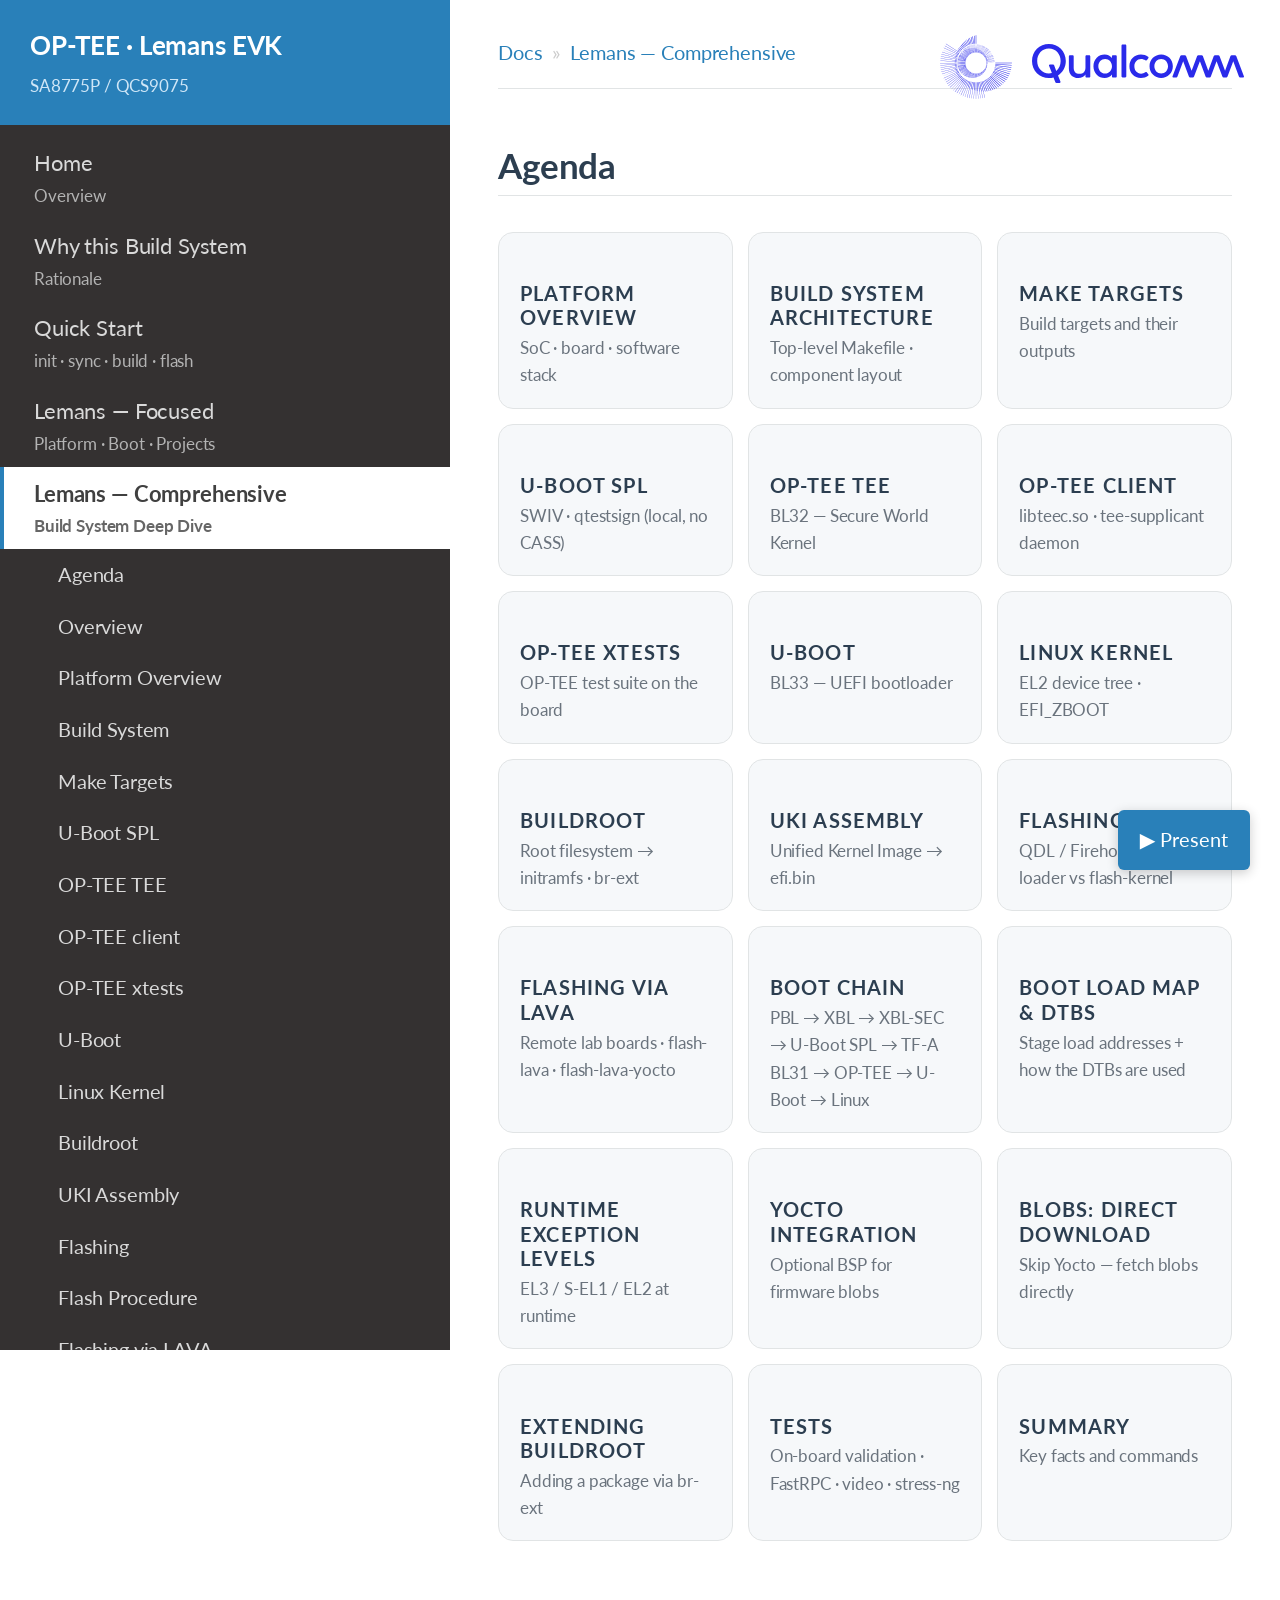
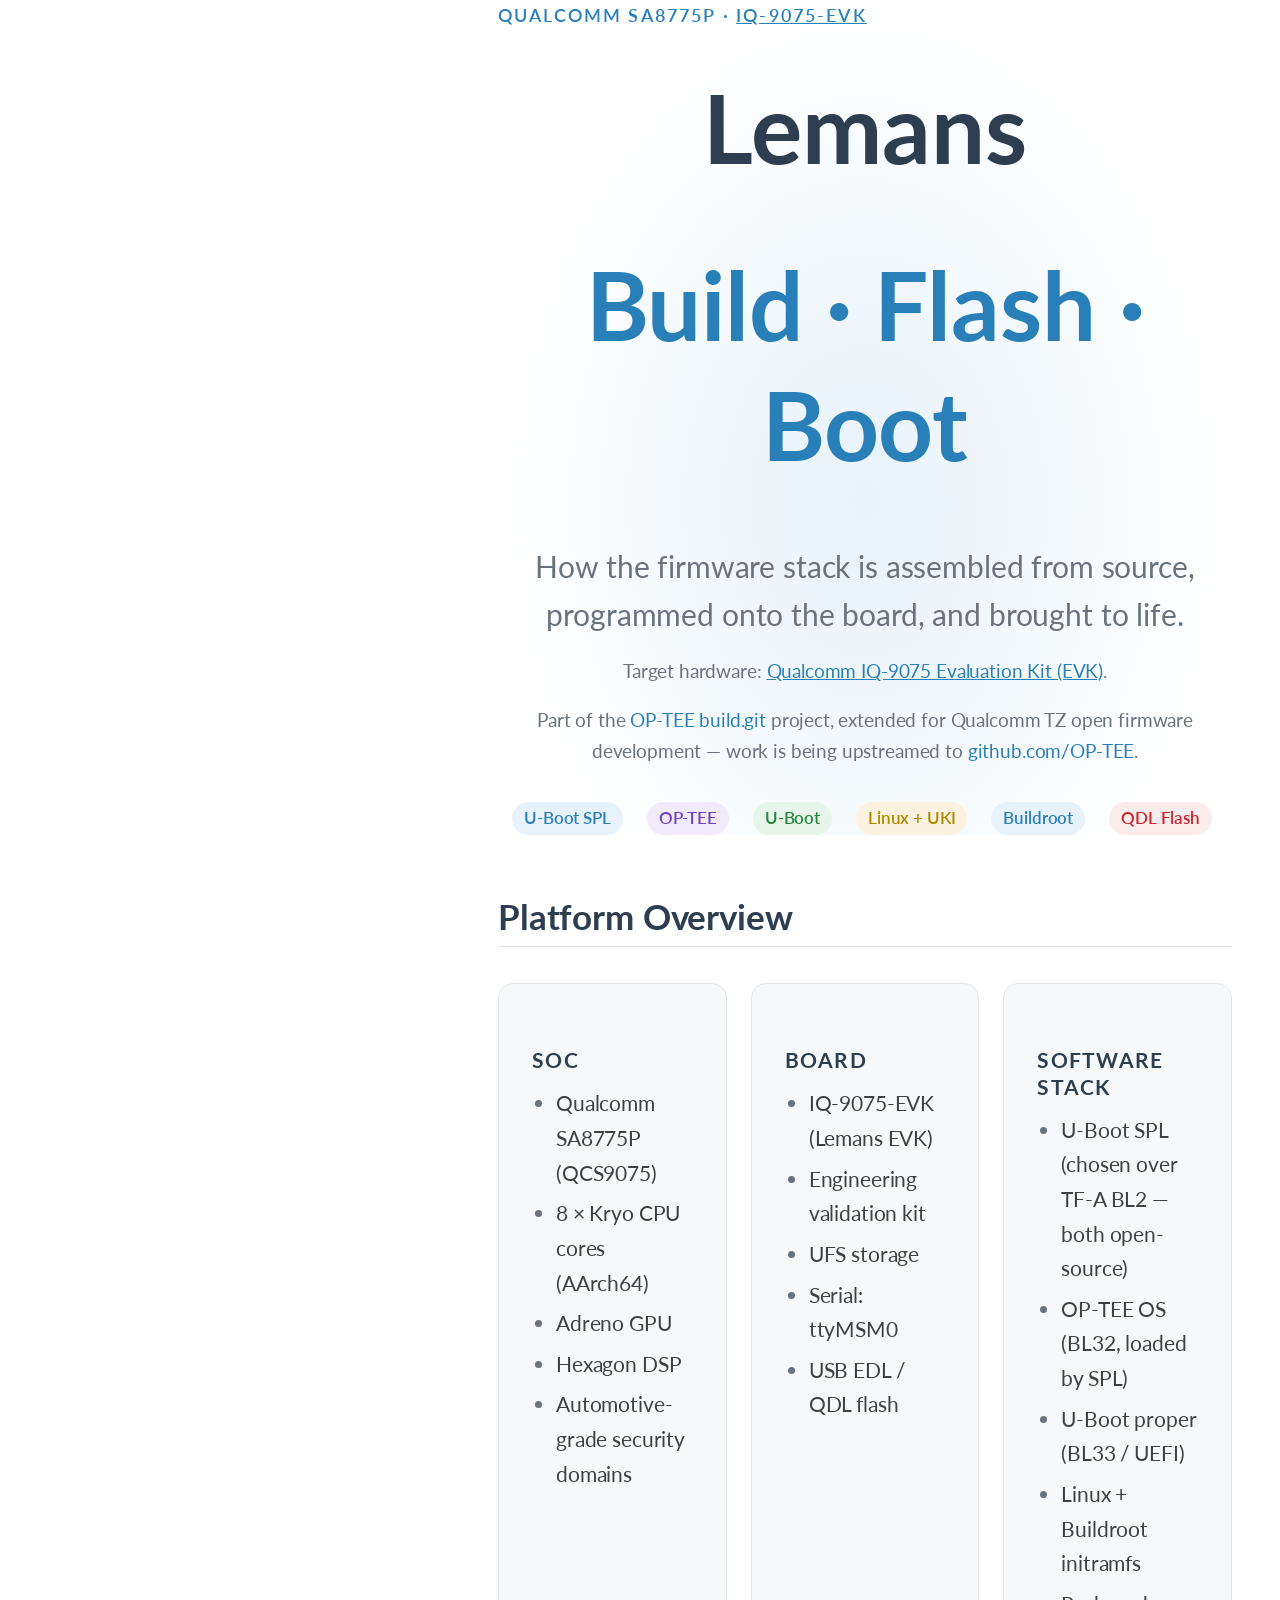
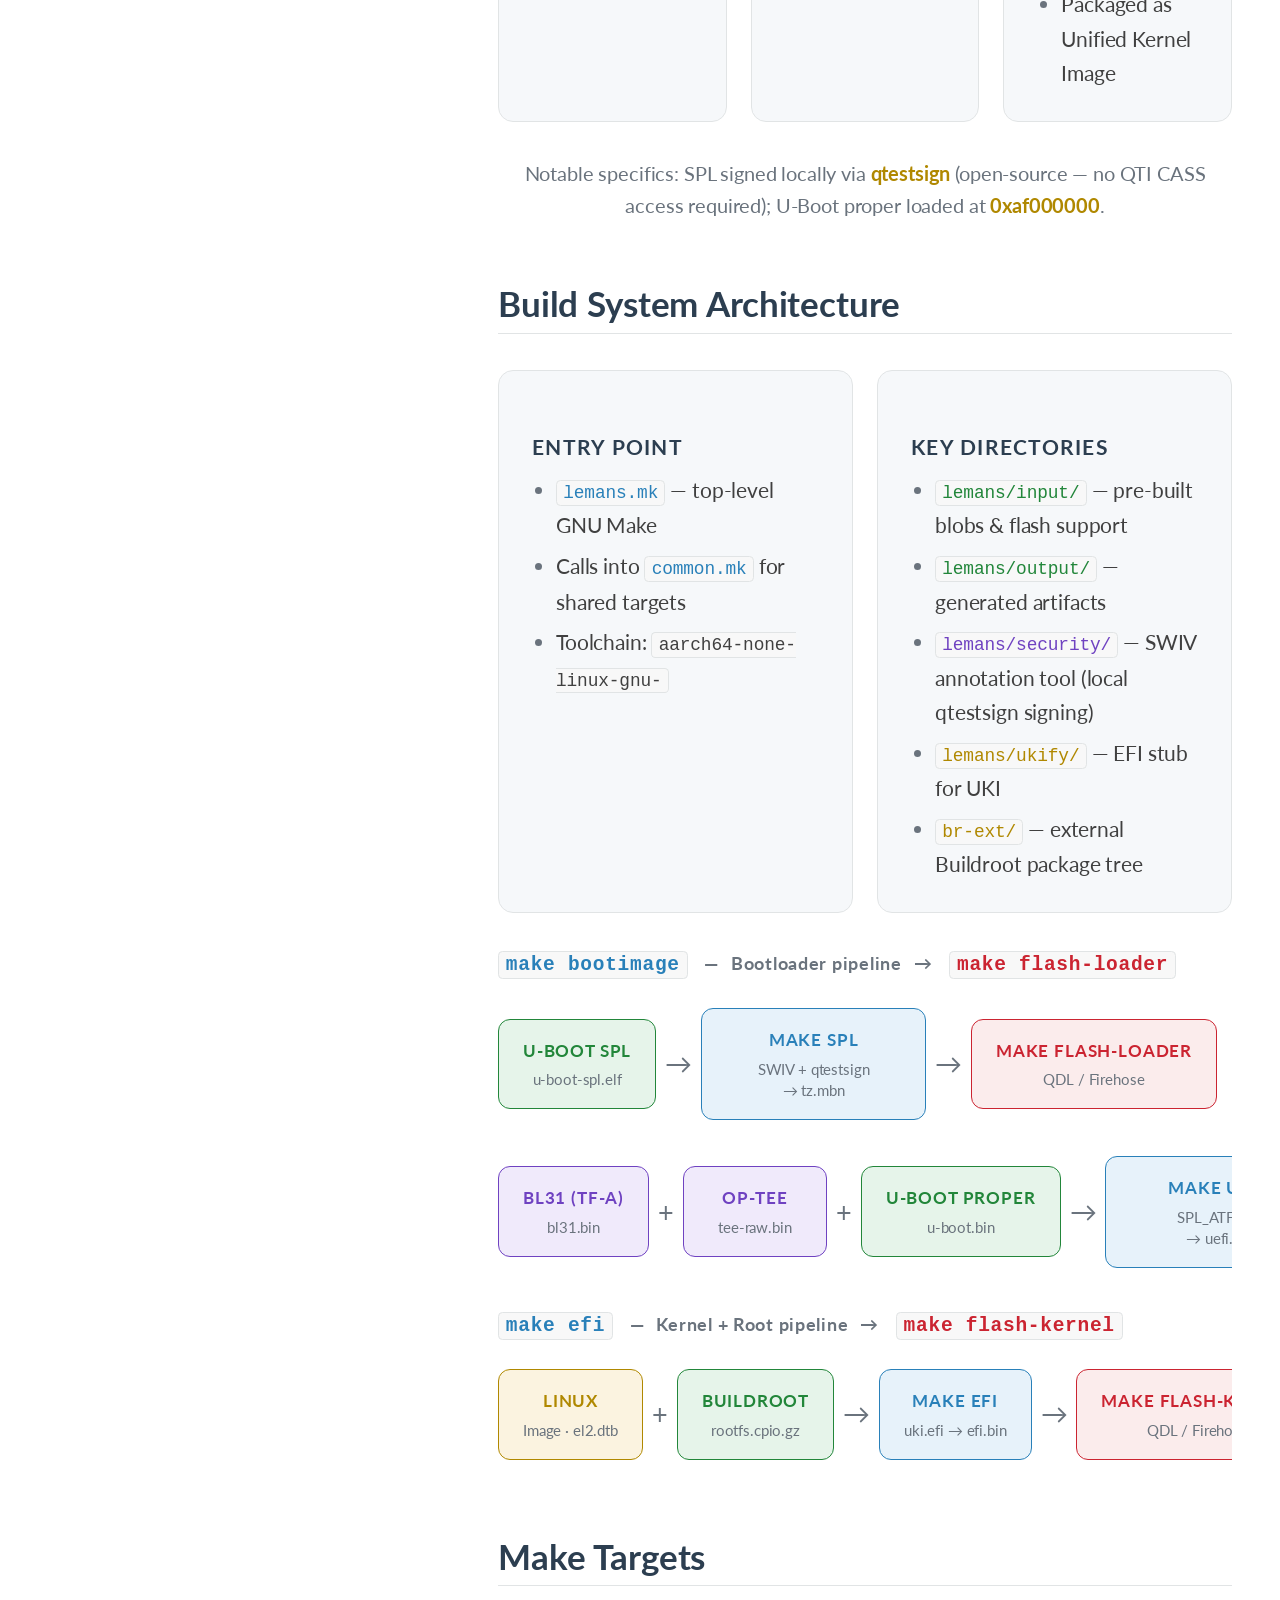
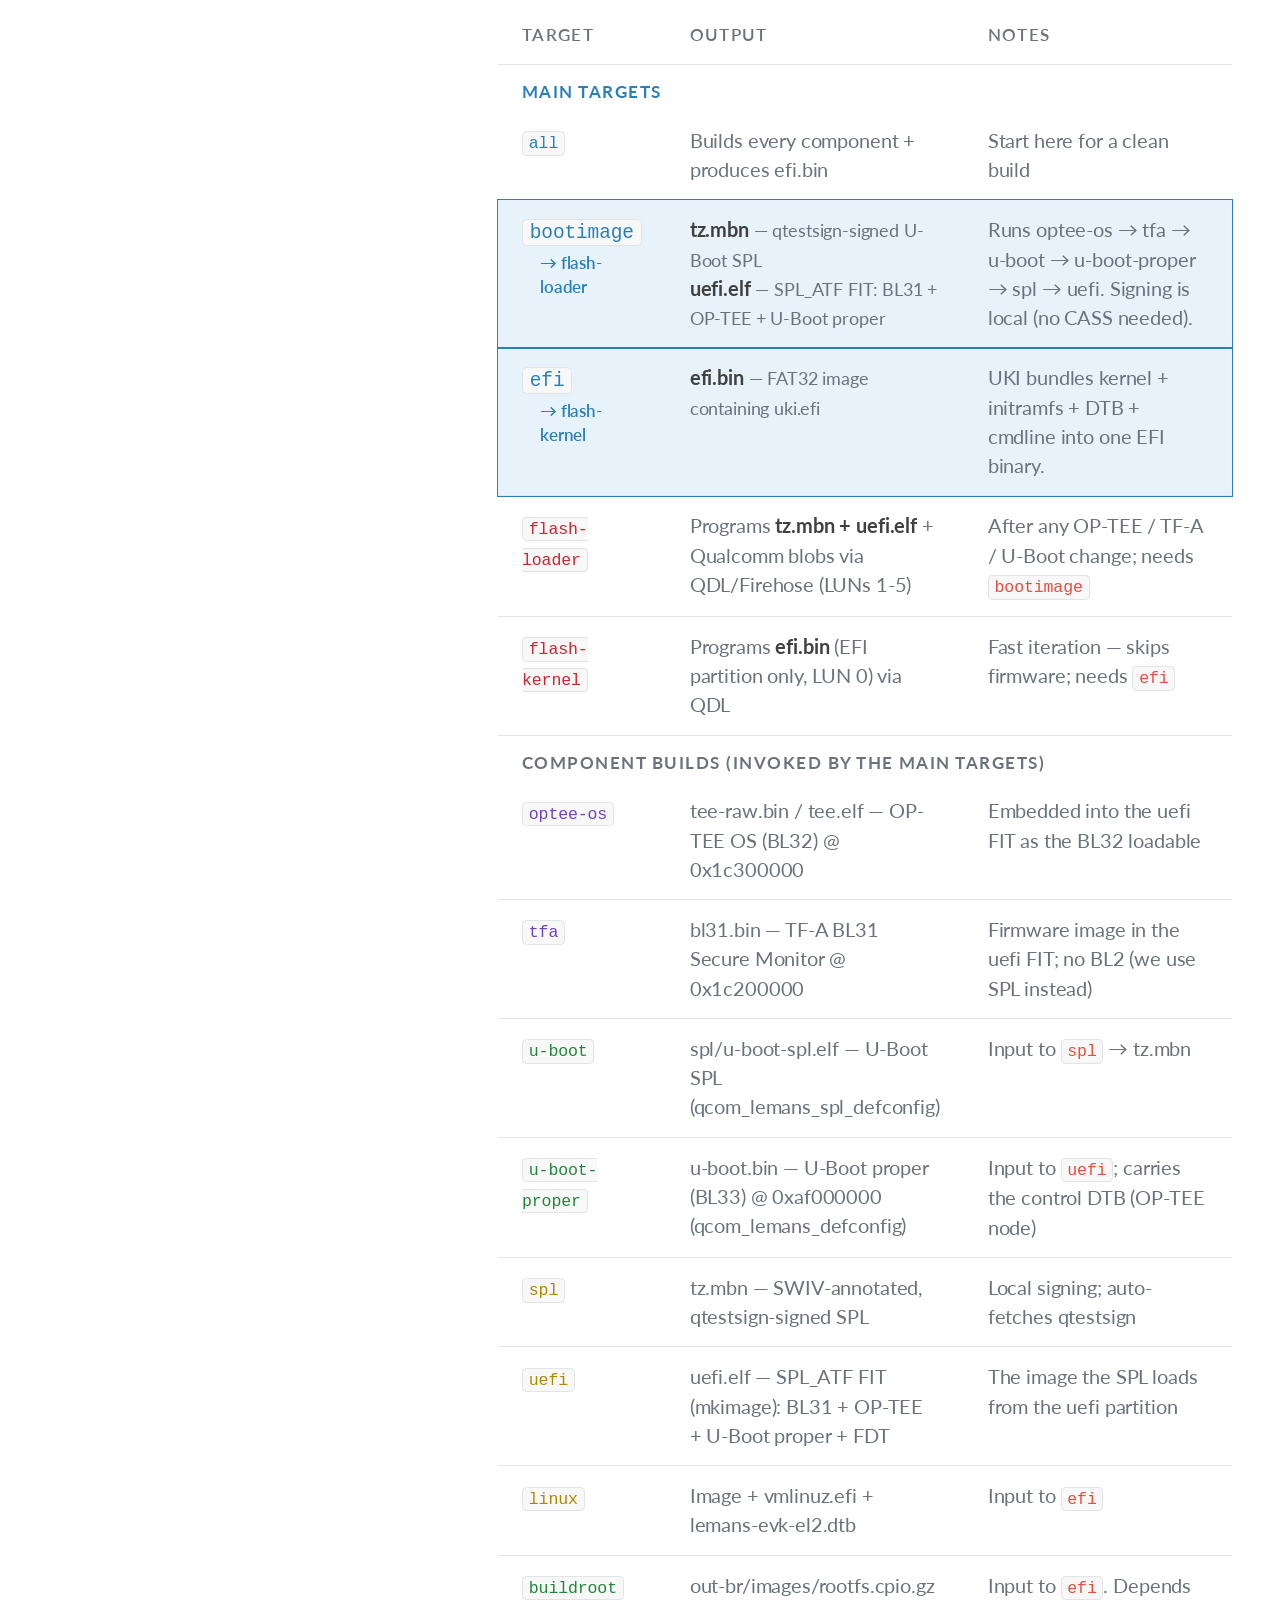
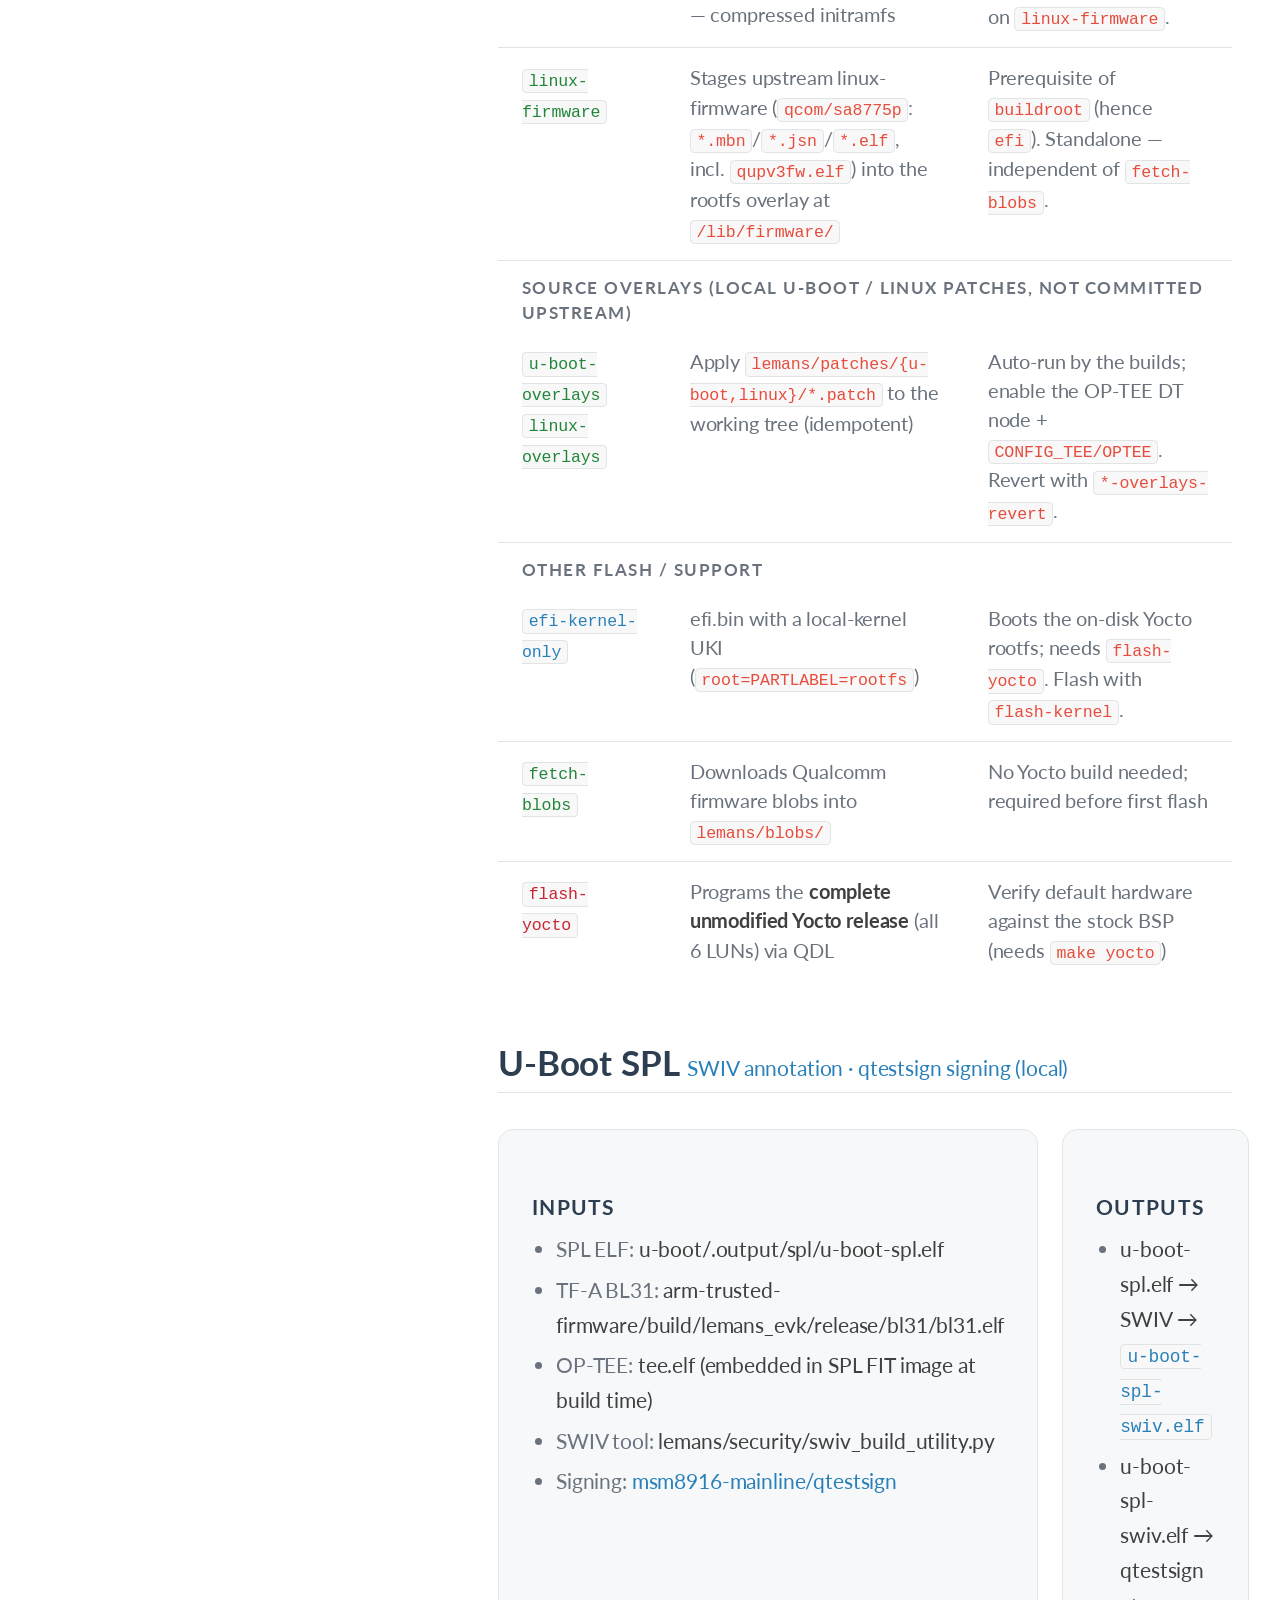
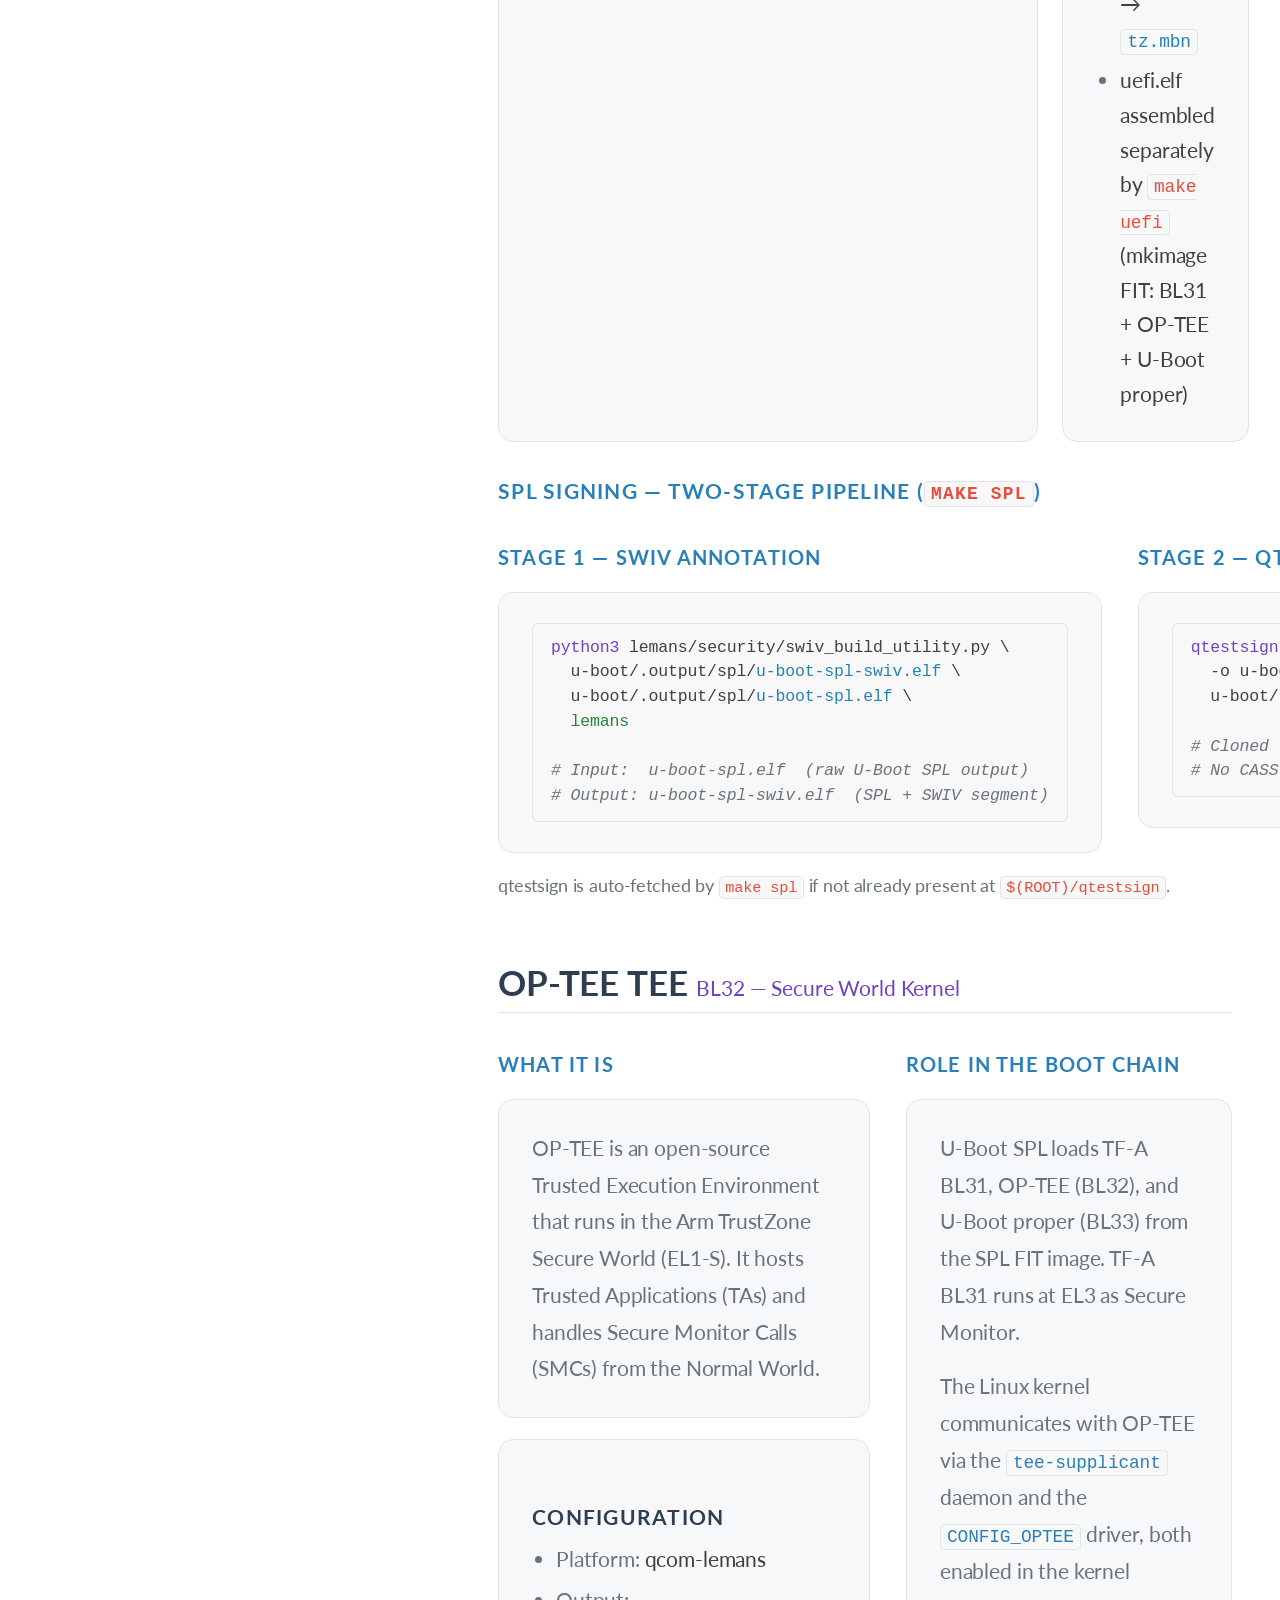
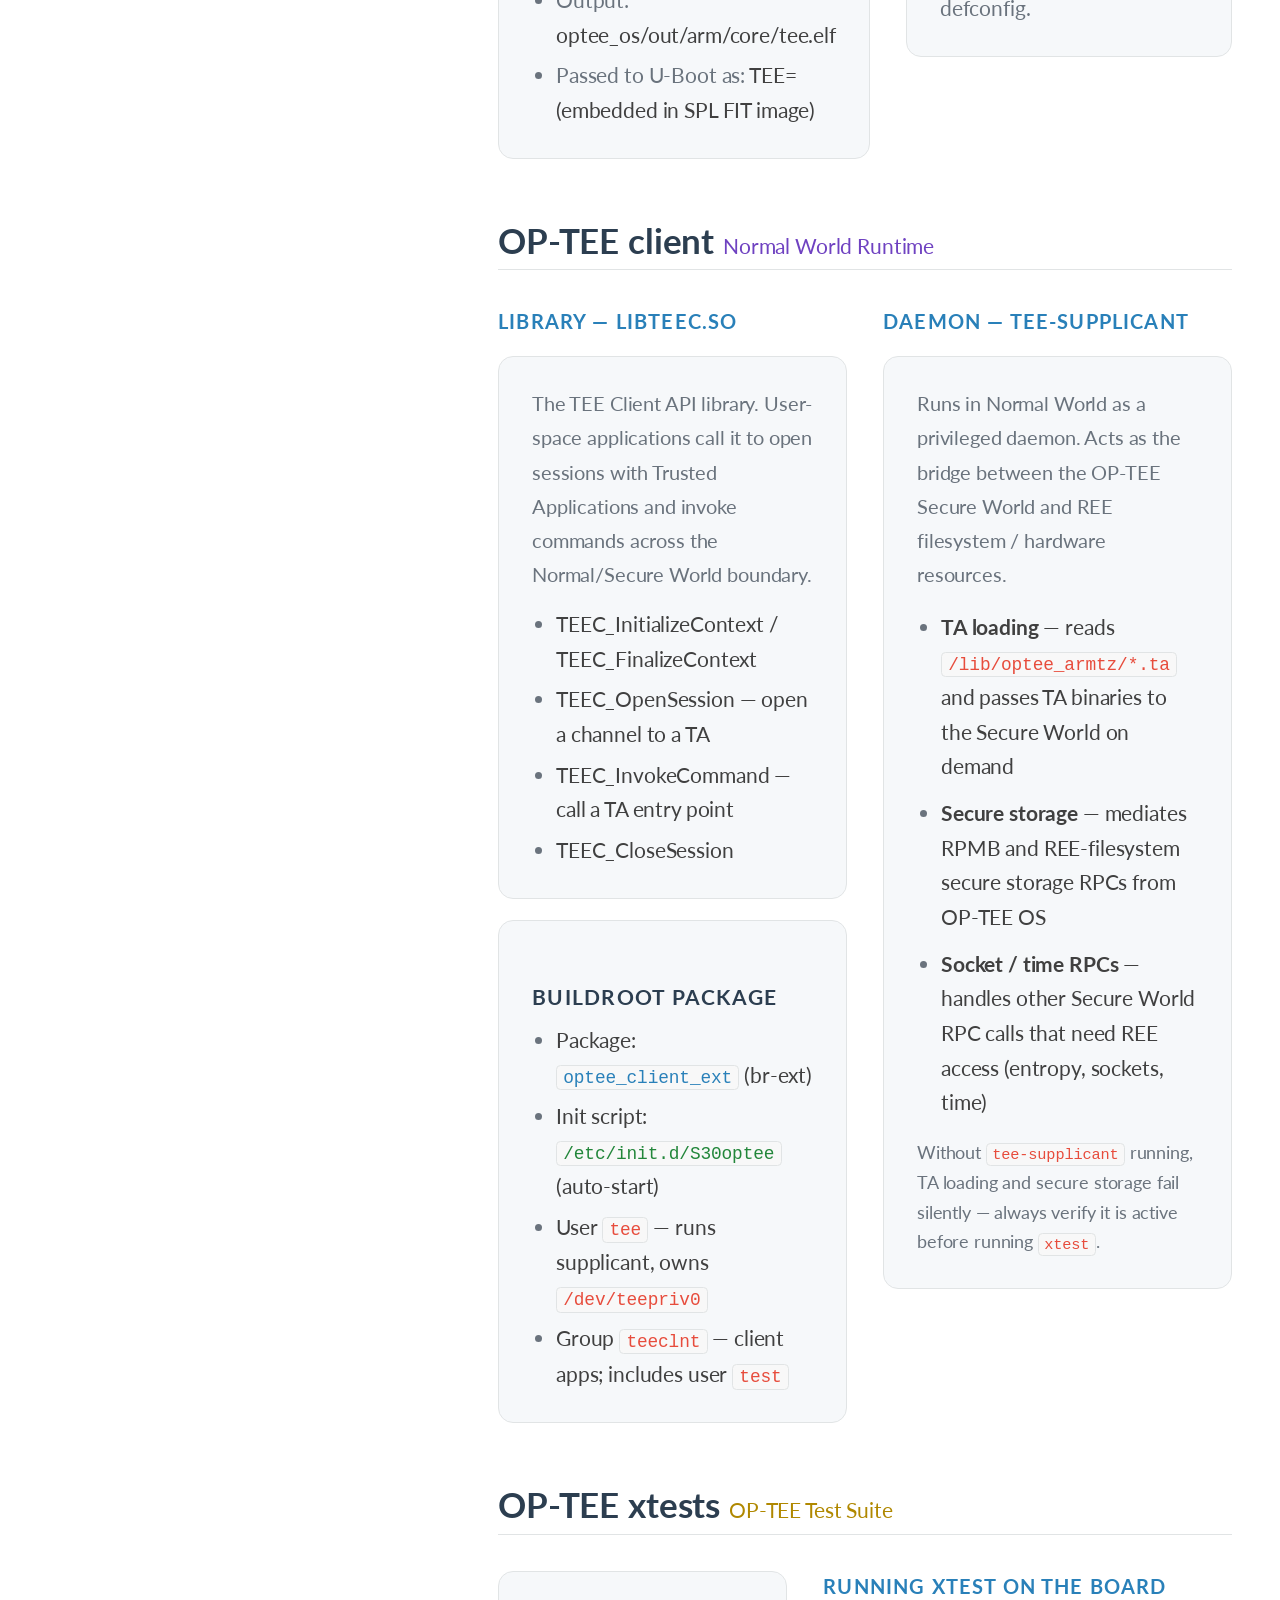
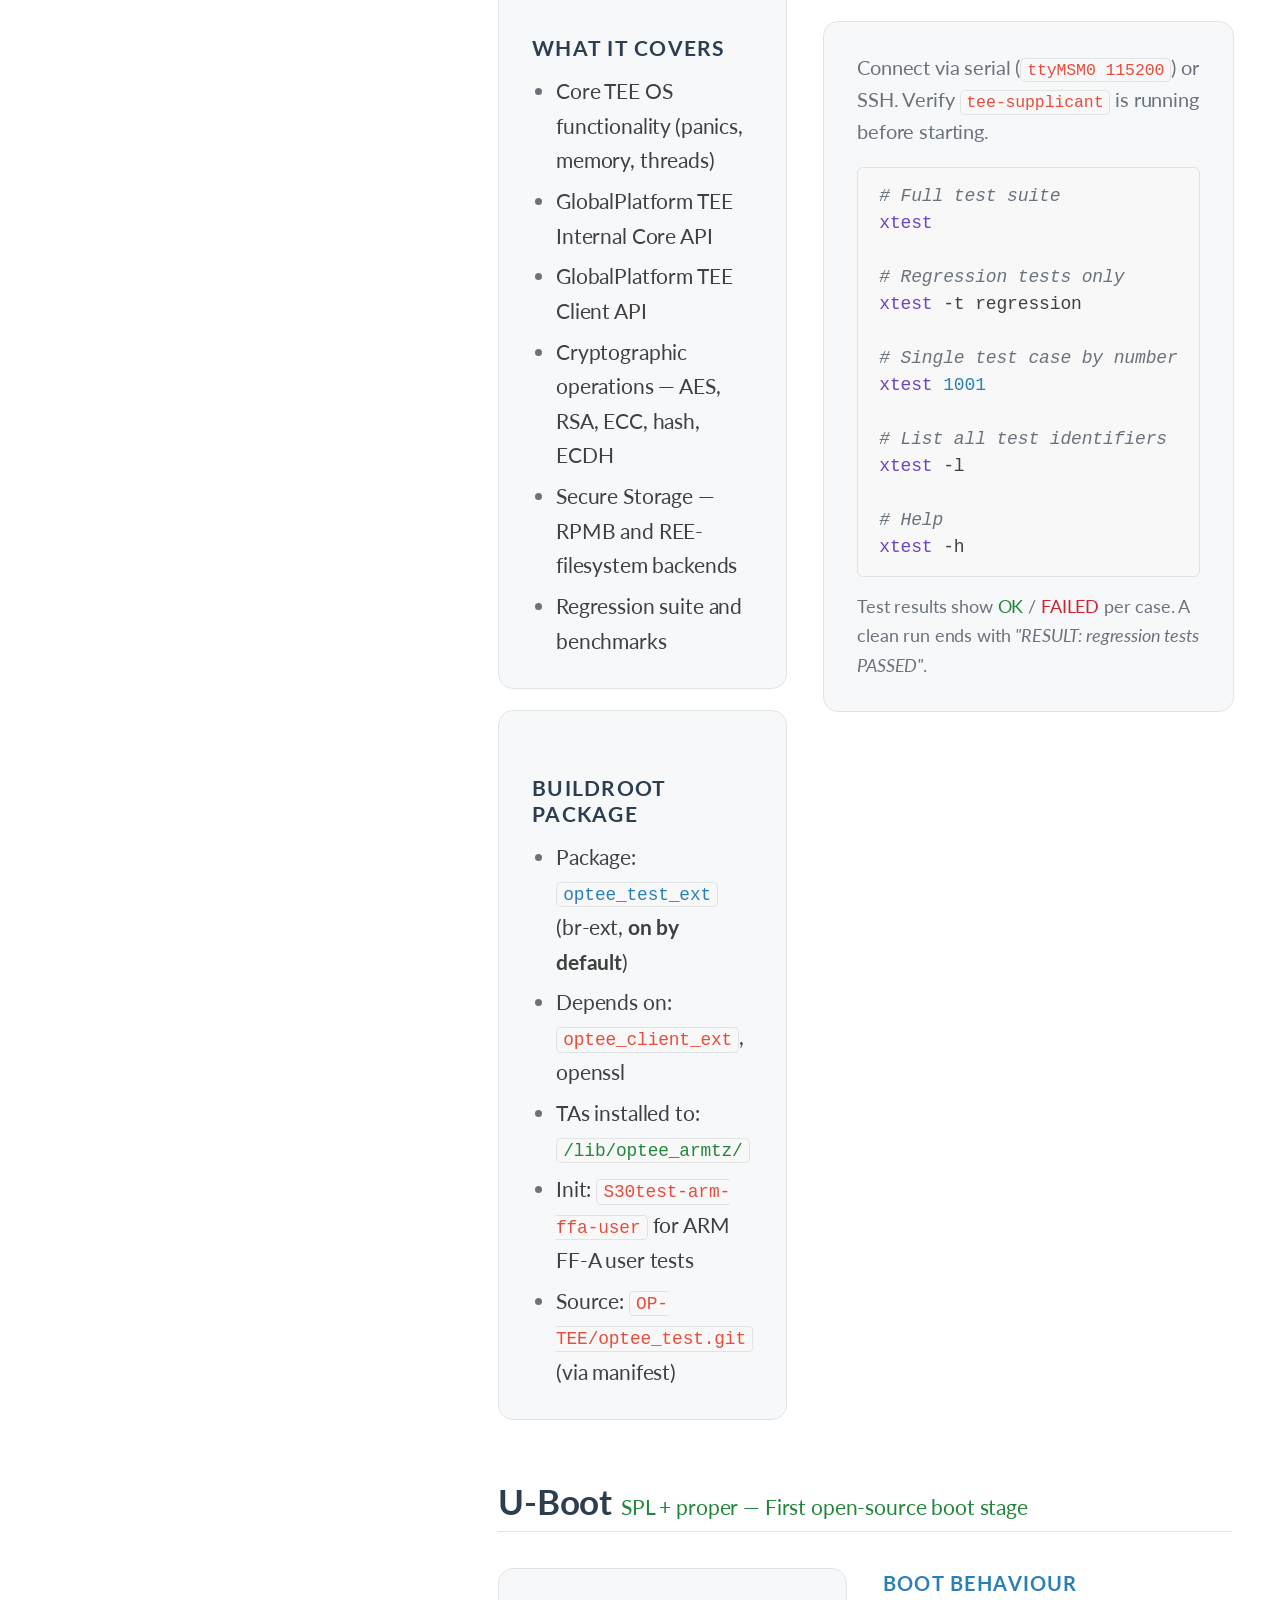
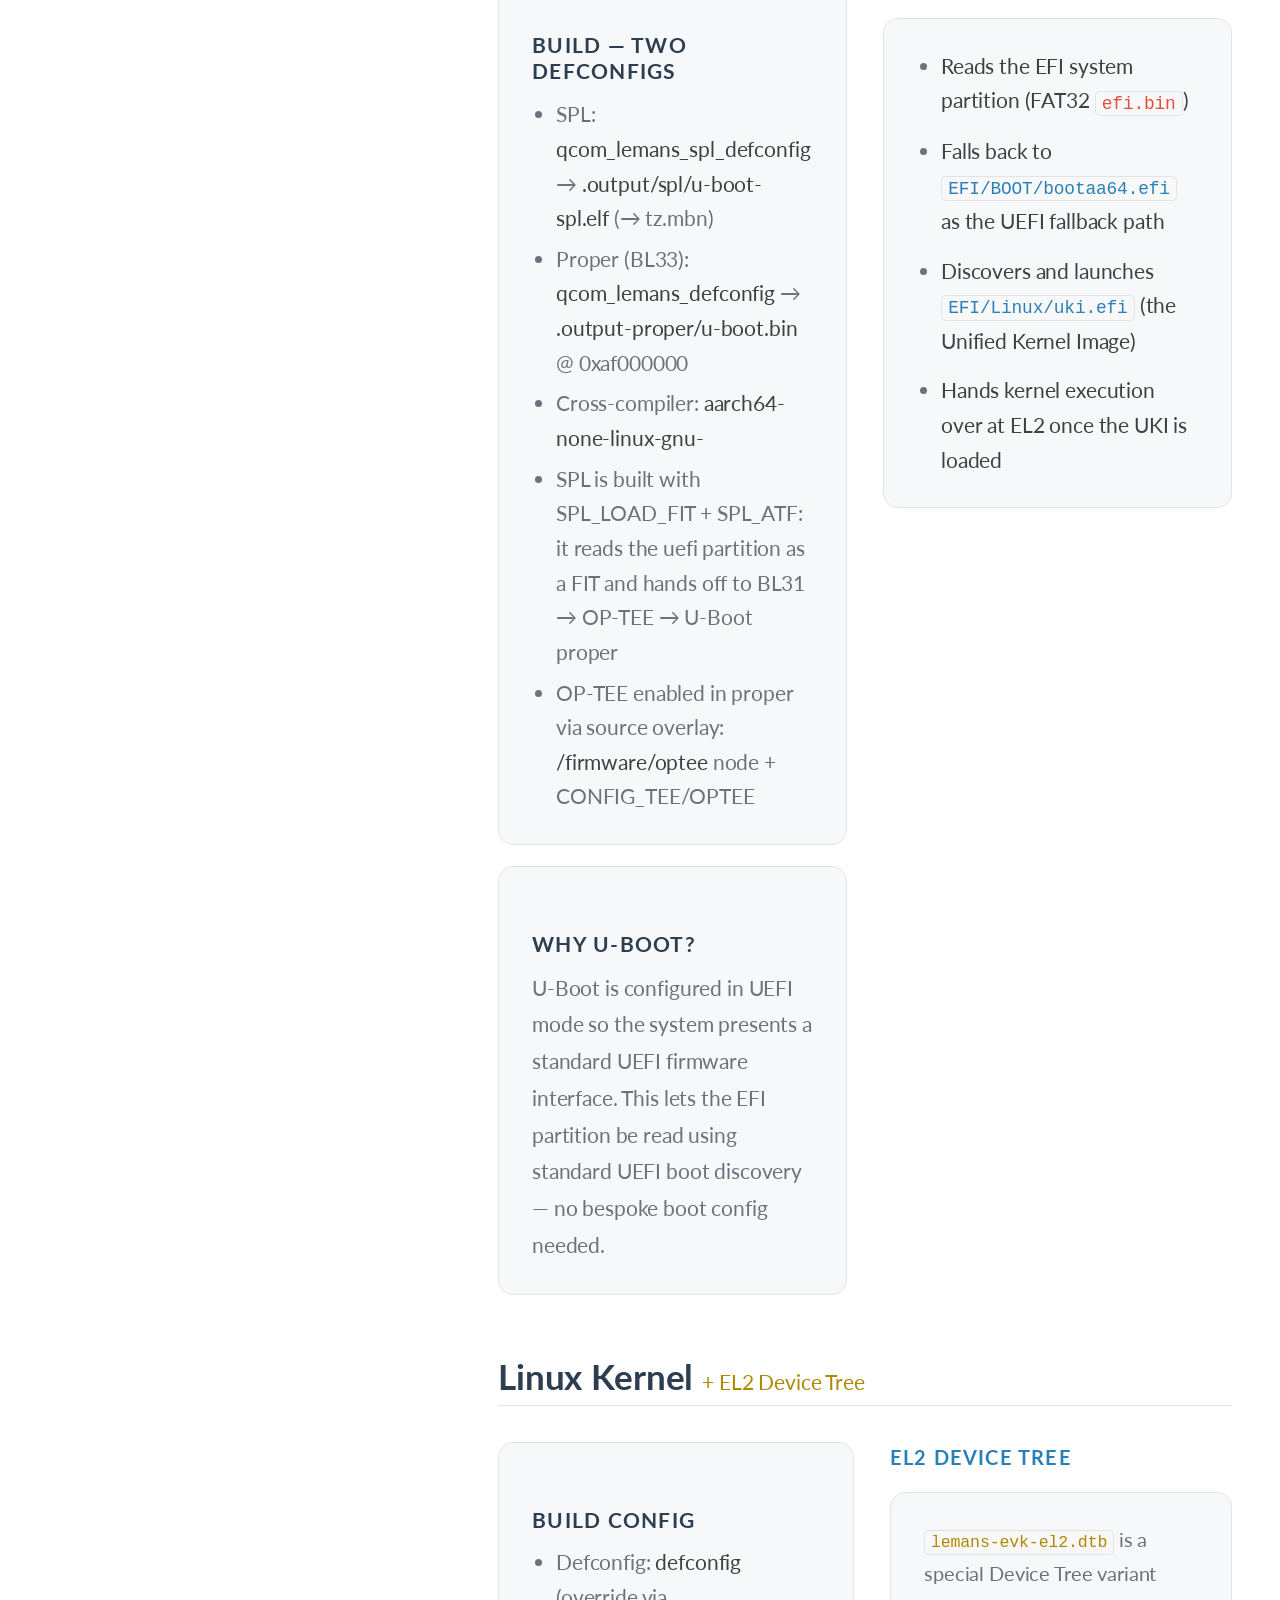
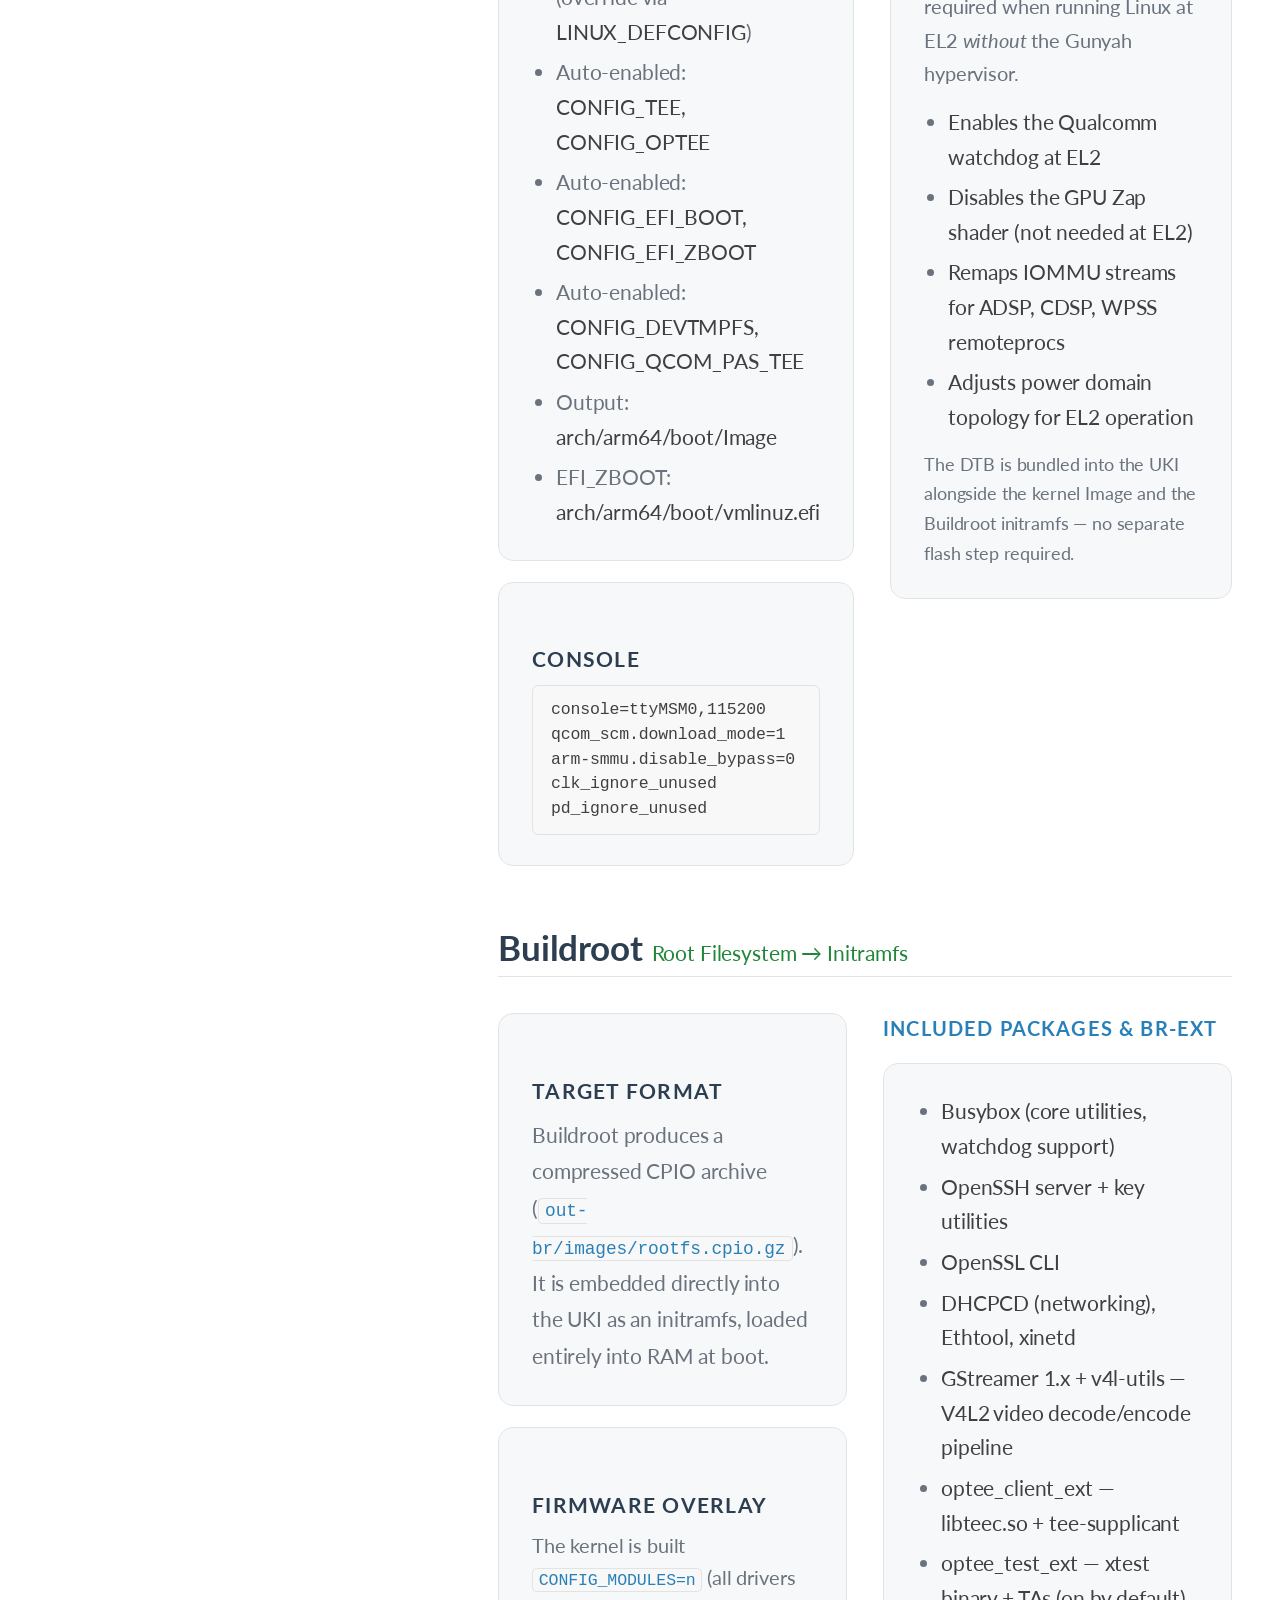
==== commit d32d586d: "Merge branch 'flash-lava' into main Bring in the LAVA remote flash/console workflow for the Lemans E" ====
--- a/docs/lemans.html
+++ b/docs/lemans.html
@@ -420,10 +420,6 @@
       <h3 style="font-size:13px;margin-bottom:3px">U-Boot SPL</h3>
       <p style="font-size:11px;color:var(--muted)">SWIV · qtestsign (local, no CASS)</p>
     </div>
-    <div class="card" onclick="goTo('s-oem-secboot')" style="cursor:pointer;padding:12px 14px">
-      <h3 style="font-size:13px;margin-bottom:3px">OEM Secure-Boot Signing</h3>
-      <p style="font-size:11px;color:var(--muted)">edl-secure-bootloader · fused-EVK testing</p>
-    </div>
     <div class="card" onclick="goTo('s-optee')" style="cursor:pointer;padding:12px 14px">
       <h3 style="font-size:13px;margin-bottom:3px">OP-TEE TEE</h3>
       <p style="font-size:11px;color:var(--muted)">BL32 — Secure World Kernel</p>
@@ -457,6 +453,10 @@
     <div class="card" onclick="goTo('s-flash')" style="cursor:pointer;padding:12px 14px">
       <h3 style="font-size:13px;margin-bottom:3px">Flashing</h3>
       <p style="font-size:11px;color:var(--muted)">QDL / Firehose · flash-loader vs flash-kernel</p>
+    </div>
+    <div class="card" onclick="goTo('s-lava')" style="cursor:pointer;padding:12px 14px">
+      <h3 style="font-size:13px;margin-bottom:3px">Flashing via LAVA</h3>
+      <p style="font-size:11px;color:var(--muted)">Remote lab boards · flash-lava · flash-lava-yocto</p>
     </div>
 
     <div class="card" onclick="goTo('s-boot')" style="cursor:pointer;padding:12px 14px">
@@ -763,32 +763,6 @@
       <tr>
         <td colspan="3" style="background:var(--bg);color:var(--muted);font-size:11px;font-weight:700;
             text-transform:uppercase;letter-spacing:.09em;padding:10px 16px 4px;border-bottom:none">
-          OEM Secure-Boot Signing  (fused-EVK testing — see the dedicated section above)
-        </td>
-      </tr>
-      <tr>
-        <td><code style="color:var(--yellow)">spl-oem-sign</code></td>
-        <td class="muted">tz-secure.mbn — SWIV-annotated SPL, OEM-signed via <code>sectools --image-id TZ</code></td>
-        <td class="muted">Local sectools TEST key, no CASS. Kept separate from <code>tz.mbn</code> (qtestsign's output) — running <code>make spl</code> can't clobber it and vice versa.</td>
-      </tr>
-      <tr style="background:#e7f2fa;outline:1px solid var(--accent)">
-        <td>
-          <code style="color:var(--accent);font-size:13px">edl-secure-bootloader</code>
-        </td>
-        <td class="muted">Same as <code>edl-bootloader</code> (LUN1-4), with XBL/XBL-CONFIG/TZ all OEM-signed</td>
-        <td class="muted">Fast re-flash for OEM secure-boot testing — e.g. after cherry-picking new PAS auth commits into optee_os</td>
-      </tr>
-      <tr style="background:#e7f2fa;outline:1px solid var(--accent)">
-        <td>
-          <code style="color:var(--accent);font-size:13px">edl-secure-package</code>
-        </td>
-        <td class="muted">Same as <code>edl-package</code> (LUN0-5, full image), with XBL/XBL-CONFIG/TZ all OEM-signed</td>
-        <td class="muted">Full-image OEM secure-boot package. Both edl-secure-* targets leave <code>uefi.elf</code> unsigned — not required for this bootflow.</td>
-      </tr>
-
-      <tr>
-        <td colspan="3" style="background:var(--bg);color:var(--muted);font-size:11px;font-weight:700;
-            text-transform:uppercase;letter-spacing:.09em;padding:10px 16px 4px;border-bottom:none">
           Source Overlays  (local u-boot / linux patches, not committed upstream)
         </td>
       </tr>
@@ -877,112 +851,6 @@
   </div>
   <p style="max-width:960px; width:100%; font-size:12px; color:var(--muted); margin-top:12px">
     qtestsign is auto-fetched by <code>make spl</code> if not already present at <code>$(ROOT)/qtestsign</code>.
-  </p>
-</section>
-
-<!-- ─────────────────────────────────────────────────
-     SLIDE 6b — OEM SECURE-BOOT SIGNING
-───────────────────────────────────────────────── -->
-<section id="s-oem-secboot" data-sec data-sec-title="OEM Secure-Boot Signing">
-  <h2>OEM Secure-Boot Signing <span style="color:var(--red);font-weight:400;font-size:.6em">edl-secure-bootloader / edl-secure-package</span></h2>
-  <div class="rtd-note" style="max-width:960px; width:100%; margin-bottom:18px">
-    <strong>qtestsign does not produce a real signature.</strong> Its own docstring
-    says so directly: no signature is generated, and it only works on devices
-    with firmware secure boot <em>disabled</em>. On a Lemans EVK with
-    <code>OEM_SECURE_BOOT</code> + <code>PK_HASH_0</code> fused, PBL/XBL-SEC
-    authenticates every SBL1-loaded boot-chain image against the OEM root of
-    trust — an image signed by qtestsign (or unsigned) is silently truncated
-    to a bogus 148-byte stub instead of loaded. <code>edl-secure-bootloader</code>
-    / <code>edl-secure-package</code> exist to produce a package that actually
-    boots on a fused board.
-  </div>
-  <div class="card-grid cols2" style="max-width:960px; margin-bottom:18px">
-    <div class="card">
-      <h3>What gets OEM-signed</h3>
-      <ul>
-        <li><span>XBL — <code>lemans/blobs/xbl.elf</code> (stock Qualcomm blob, already OEM-signed as shipped)</span></li>
-        <li><span>XBL-CONFIG — <code>lemans/blobs/xbl_config.elf</code> (same, already OEM-signed as shipped)</span></li>
-        <li><span>TZ — the SPL, via <code>spl-oem-sign</code> → <code>tz-secure.mbn</code></span></li>
-      </ul>
-    </div>
-    <div class="card">
-      <h3>What does NOT need OEM-signing here</h3>
-      <ul>
-        <li><span>UEFI — <code>uefi.elf</code> (the SPL_ATF FIT: BL31 + OP-TEE + U-Boot proper)</span></li>
-      </ul>
-      <p style="font-size:12px; color:var(--muted); margin-top:8px; line-height:1.5">
-        This is platform-specific, not a general rule — see below. It also
-        differs from <code>sandbox.lemans</code>'s TF-A-BL2 bootflow, where
-        the FIP <strong style="color:var(--text)">does</strong> require OEM
-        signing.
-      </p>
-    </div>
-  </div>
-  <h3 style="max-width:960px; width:100%; font-size:14px; font-weight:700; color:var(--accent); text-transform:uppercase; letter-spacing:.06em; margin-bottom:12px">Why UEFI/FIP signing is required for TF-A BL2 but not for U-Boot SPL</h3>
-  <p style="max-width:960px; width:100%; font-size:13px; color:var(--muted); margin-bottom:14px; line-height:1.6">
-    This was confirmed on hardware, not assumed. In a successful U-Boot SPL
-    boot with <code>uefi.elf</code> deliberately left <strong style="color:var(--text)">unsigned</strong>,
-    the SBL1 boot profiler showed XBL-SEC truncating <code>APPSBL</code>
-    (its name for the uefi partition) to a 148-byte stub with no
-    <code>Segments hash check</code> line — the same rejection signature
-    seen for an unsigned TZ — and the board still booted to Linux. The two
-    bootflows differ in <strong style="color:var(--text)">who reads the FIT
-    and from where</strong>, not in XBL-SEC policy or firmware version
-    (both were investigated and ruled out):
-  </p>
-  <div class="card-grid cols2" style="max-width:960px">
-    <div class="card" style="border-color:var(--red)">
-      <h3 style="color:var(--red)">TF-A BL2 (sandbox.lemans)</h3>
-      <p style="font-size:13px; line-height:1.6; margin-bottom:8px">
-        BL2 trusts a fixed physical address (<code>PLAT_QTI_FIP_IOBASE =
-        0xaf000000</code>) that XBL-SEC is expected to have already loaded
-        the FIP into during SBL1. If XBL-SEC rejected an unsigned FIP, BL2
-        reads a 148-byte stub there and fails:
-        <code>BL2: Failed to load image id 3 (-2)</code>.
-      </p>
-      <p style="font-size:12px; color:var(--muted)">
-        That <code>-2</code> is <code>ENOENT</code> from a FIP
-        Table-of-Contents lookup miss (<code>io_fip.c</code>) — not a BL2
-        auth rejection. <code>TRUSTED_BOARD_BOOT</code> is 0 in this build,
-        so FIP signature checking is compiled out of BL2 entirely. The real
-        fault is one stage earlier, in XBL-SEC. <strong style="color:var(--text)">uefi.elf
-        must be OEM-signed</strong> for this bootflow to work.
-      </p>
-    </div>
-    <div class="card" style="border-color:var(--green)">
-      <h3 style="color:var(--green)">U-Boot SPL (this build root)</h3>
-      <p style="font-size:13px; line-height:1.6; margin-bottom:8px">
-        SPL (<code>SPL_LOAD_FIT</code> + <code>SPL_ATF</code>) does not rely
-        on an XBL-SEC-loaded DRAM copy at all — it reads the
-        <code>uefi</code> partition itself, directly off UFS, via U-Boot's
-        own FIT parser.
-      </p>
-      <p style="font-size:12px; color:var(--muted)">
-        A truncated/garbage copy sitting in DRAM from XBL-SEC's rejection
-        is irrelevant: SPL goes back to storage and gets the real FIT
-        regardless of whether XBL-SEC ever approved it. <strong style="color:var(--text)">uefi.elf
-        does not need OEM signing</strong> for this bootflow — signing it
-        anyway would be harmless, just not required.
-      </p>
-    </div>
-  </div>
-  <h3 style="max-width:960px; width:100%; font-size:14px; font-weight:700; color:var(--accent); text-transform:uppercase; letter-spacing:.06em; margin:24px 0 12px">Signing Command (<code>make spl-oem-sign</code>)</h3>
-  <div class="card" style="max-width:960px">
-    <pre style="font-size:11px; padding:8px 12px"><span class="fn">sectools</span> secure-image u-boot/.output/spl/<span class="val">u-boot-spl-swiv.elf</span> \
-  --outfile lemans/output/<span class="val">tz-secure.mbn</span> \
-  --image-id <span class="str">TZ</span> \
-  --security-profile lemans/security/<span class="val">lemans_tz_security_profile.xml</span> \
-  --sign --signing-mode <span class="str">TEST</span>
-
-<span class="cmt"># Local sectools TEST key — no CASS / QTI-REMOTE server needed</span>
-<span class="cmt"># Same command shape for XBL / XBL-CONFIG, just --image-id XBL / XBL-CONFIG</span></pre>
-  </div>
-  <p style="max-width:960px; width:100%; font-size:12px; color:var(--muted); margin-top:12px">
-    <code>edl-secure-bootloader</code> (LUN1-4, fast re-flash) and
-    <code>edl-secure-package</code> (LUN0-5, full image) both run this as
-    part of their build; verify with
-    <code>sectools secure-image --inspect lemans/output/edl-secure-bootloader/tz.mbn</code>
-    — look for <code>OEM Signature Size: 104 (bytes)</code>.
   </p>
 </section>
 
@@ -1491,6 +1359,120 @@
       </div>
     </li>
   </ul>
+</section>
+
+<!-- ─────────────────────────────────────────────────
+     SLIDE 15b — FLASHING VIA LAVA
+───────────────────────────────────────────────── -->
+<section id="s-lava" data-sec data-sec-title="Flashing via LAVA">
+  <h2>Flashing via LAVA <span style="color:var(--accent);font-weight:400;font-size:.6em">remote lab boards — no local USB</span></h2>
+  <p style="font-size:14px; color:var(--muted); margin-bottom:24px; max-width:760px; text-align:center">
+    <code>flash-loader</code> / <code>flash-kernel</code> run <code>qdl</code> over USB against a board
+    plugged into <strong style="color:var(--text)">your</strong> machine. The
+    <a href="https://lava.infra.foundries.io/" style="color:var(--accent)">LAVA</a> lab boards are remote
+    and not USB-reachable, so LAVA fetches a single flat flash <strong style="color:var(--text)">tarball</strong>
+    over HTTP onto its worker and runs <code>qdl</code> there
+    (<code>deploy: to: qdl</code> + <code>boot: method: qdl</code>, <code>storage: ufs</code>).
+    The <code>make</code> targets <em>package</em> the tarball and then submit it to a free
+    <code>lemans-evk</code> board via the LAVA API — one command, end to end (next slide).
+  </p>
+  <div class="card-grid cols2" style="max-width:860px">
+    <div class="card" style="border-color:var(--accent)">
+      <h3 style="color:var(--accent)">make flash-lava</h3>
+      <p style="margin-bottom:8px; line-height:1.6">
+        The LAVA counterpart of <code>flash-loader</code> + <code>flash-kernel</code> <strong style="color:var(--text)">combined</strong>.
+        Packages one flat <code>lemans-flash.qcomflash.tar.gz</code> uniting both sets:
+        LUNs 1–5 (boot chain: firehose, XBL, GPTs, <code>tz.mbn</code>, <code>uefi.elf</code>,
+        <code>rawprogram4-qupfw</code>) and LUN 0 (kernel: <code>rawprogram0-only-kernel</code>, <code>efi.bin</code>).
+      </p>
+      <p style="font-size:12px; color:var(--muted)"><strong>No rootfs.img</strong> — boots the flashed chain + kernel, but a login prompt needs a rootfs already on the board. Reuses the <code>stage-blobs-strict</code> / <code>patch-qupfw</code> / <code>strip-rootfs</code> macros.</p>
+    </div>
+    <div class="card" style="border-color:var(--green)">
+      <h3 style="color:var(--green)">make flash-lava-yocto</h3>
+      <p style="margin-bottom:8px; line-height:1.6">
+        The LAVA counterpart of <code>flash-yocto</code>. Packages the
+        <strong style="color:var(--text)">complete Yocto release</strong> — all 6 LUNs + every patch,
+        <strong style="color:var(--text)">including rootfs.img</strong> — straight from the built
+        <code>.qcomflash</code> directory, tarred as-is.
+      </p>
+      <p style="font-size:12px; color:var(--muted)">Self-sufficient: because rootfs.img is included, a job can boot to a login prompt on a bare board. Needs <code>make yocto</code>.</p>
+    </div>
+  </div>
+  <div class="card" style="max-width:860px; margin-top:16px">
+    <h3>Tarball layout — <code>path:</code> matters</h3>
+    <p style="font-size:13px; color:var(--muted); line-height:1.6">
+      <code>qdl</code> runs relative to the <code>path:</code> inside the tarball.
+      Both <code>make</code> targets emit a <strong style="color:var(--text)">flat</strong> tarball (files at the
+      root) → omit <code>path:</code>. Yocto's own emitted
+      <code>*.qcomflash.tar.gz</code> is <strong style="color:var(--text)">nested</strong> under
+      <code>core-image-base-iq-9075-evk/</code> → set <code>path:</code> to it. Wrong
+      <code>path:</code> ⇒ <code>qdl</code> fails instantly with <em>failed to open
+      "prog_firehose_ddr.elf"</em>.
+    </p>
+  </div>
+</section>
+
+<!-- ─────────────────────────────────────────────────
+     SLIDE 15c — LAVA SUBMIT WORKFLOW
+───────────────────────────────────────────────── -->
+<section id="s-lava2" data-sec data-sec-title="LAVA Workflow">
+  <h2>LAVA Flash — One Command <span style="color:var(--green);font-weight:400;font-size:.55em">make does it all</span></h2>
+  <div class="card" style="max-width:860px; margin-bottom:18px; border-color:var(--green)">
+    <p style="margin:0 0 6px; line-height:1.6">
+      <code style="color:var(--green)">make flash-lava</code> /
+      <code style="color:var(--green)">make flash-lava-yocto</code> package the tarball
+      <strong style="color:var(--text)">and</strong> drive the whole LAVA round-trip via
+      <code>lemans/lava/submit.sh</code> — upload, submit, monitor. Build only, no lab:
+      <code>make flash-lava-package</code>.
+    </p>
+  </div>
+  <p style="font-size:13px; color:var(--muted); margin-bottom:14px; max-width:860px; text-align:center">What the target runs, end to end:</p>
+  <ul class="steps" style="max-width:860px">
+    <li>
+      <div class="step-num">1</div>
+      <div class="step-body">
+        <strong>Package the tarball</strong>
+        <span>The <code>*-package</code> target assembles <code>lemans/output/*.qcomflash.tar.gz</code> (flat layout).</span>
+      </div>
+    </li>
+    <li>
+      <div class="step-num">2</div>
+      <div class="step-body">
+        <strong>Mint a lab-reachable upload URL</strong>
+        <span>The worker fetches over HTTPS, so the tarball needs a URL. Minting one is an <strong style="color:var(--text)">MCP-only</strong> op (<code>create_artifact_upload</code>) — LAVA's REST API has none and it won't answer plain curl. Since <code>make</code> can't speak MCP, <code>submit.sh</code> shells out to headless <code>claude -p</code>, which calls the tool and returns a token-guarded URL.</span>
+      </div>
+    </li>
+    <li>
+      <div class="step-num">3</div>
+      <div class="step-body">
+        <strong>Upload + submit</strong>
+        <span>curl <code>PUT</code>s the tarball, then the job YAML from <code>lemans/lava/</code> (with <code>&lt;ARTIFACT_URL&gt;</code>/<code>&lt;ARTIFACT_TOKEN&gt;</code> filled) is POSTed to a free <code>lemans-evk</code> via the REST API (<code>Authorization: Token</code>). The lab enters EDL automatically (<code>bootToEDL</code>) — no manual button.</span>
+      </div>
+    </li>
+    <li>
+      <div class="step-num">4</div>
+      <div class="step-body">
+        <strong>Deploy → flash → boot</strong>
+        <span>LAVA downloads + extracts the tarball, runs <code>qdl</code> across all LUNs (<code>storage: ufs</code>), then reboots and can auto-login to confirm.</span>
+      </div>
+    </li>
+    <li>
+      <div class="step-num">5</div>
+      <div class="step-body">
+        <strong>Monitor</strong>
+        <span><code>submit.sh</code> polls to completion and exits non-zero unless <code>health: Complete</code>. A healthy run shows <code>flash-qdl</code> taking real time (0&nbsp;s = failed). Full guide: <code>lemans/lava/README.md</code>.</span>
+      </div>
+    </li>
+  </ul>
+  <div class="card" style="max-width:860px; margin-top:8px">
+    <p style="font-size:12px; color:var(--muted); line-height:1.6; margin:0">
+      <strong style="color:var(--text)">Token &amp; MCP:</strong> mint a LAVA token at
+      <code>/api/tokens/</code>; <code>submit.sh</code> reads it from <code>~/.claude.json</code>
+      (the <code>C-Lava-Token</code> the <code>lava</code> MCP server uses) or <code>$LAVA_TOKEN</code>.
+      The MCP handles reads + the artifact upload; on this instance its <code>submit_job</code> is
+      unauthenticated, so the actual submit/monitor go through the REST API.
+    </p>
+  </div>
 </section>
 
 <!-- ─────────────────────────────────────────────────
